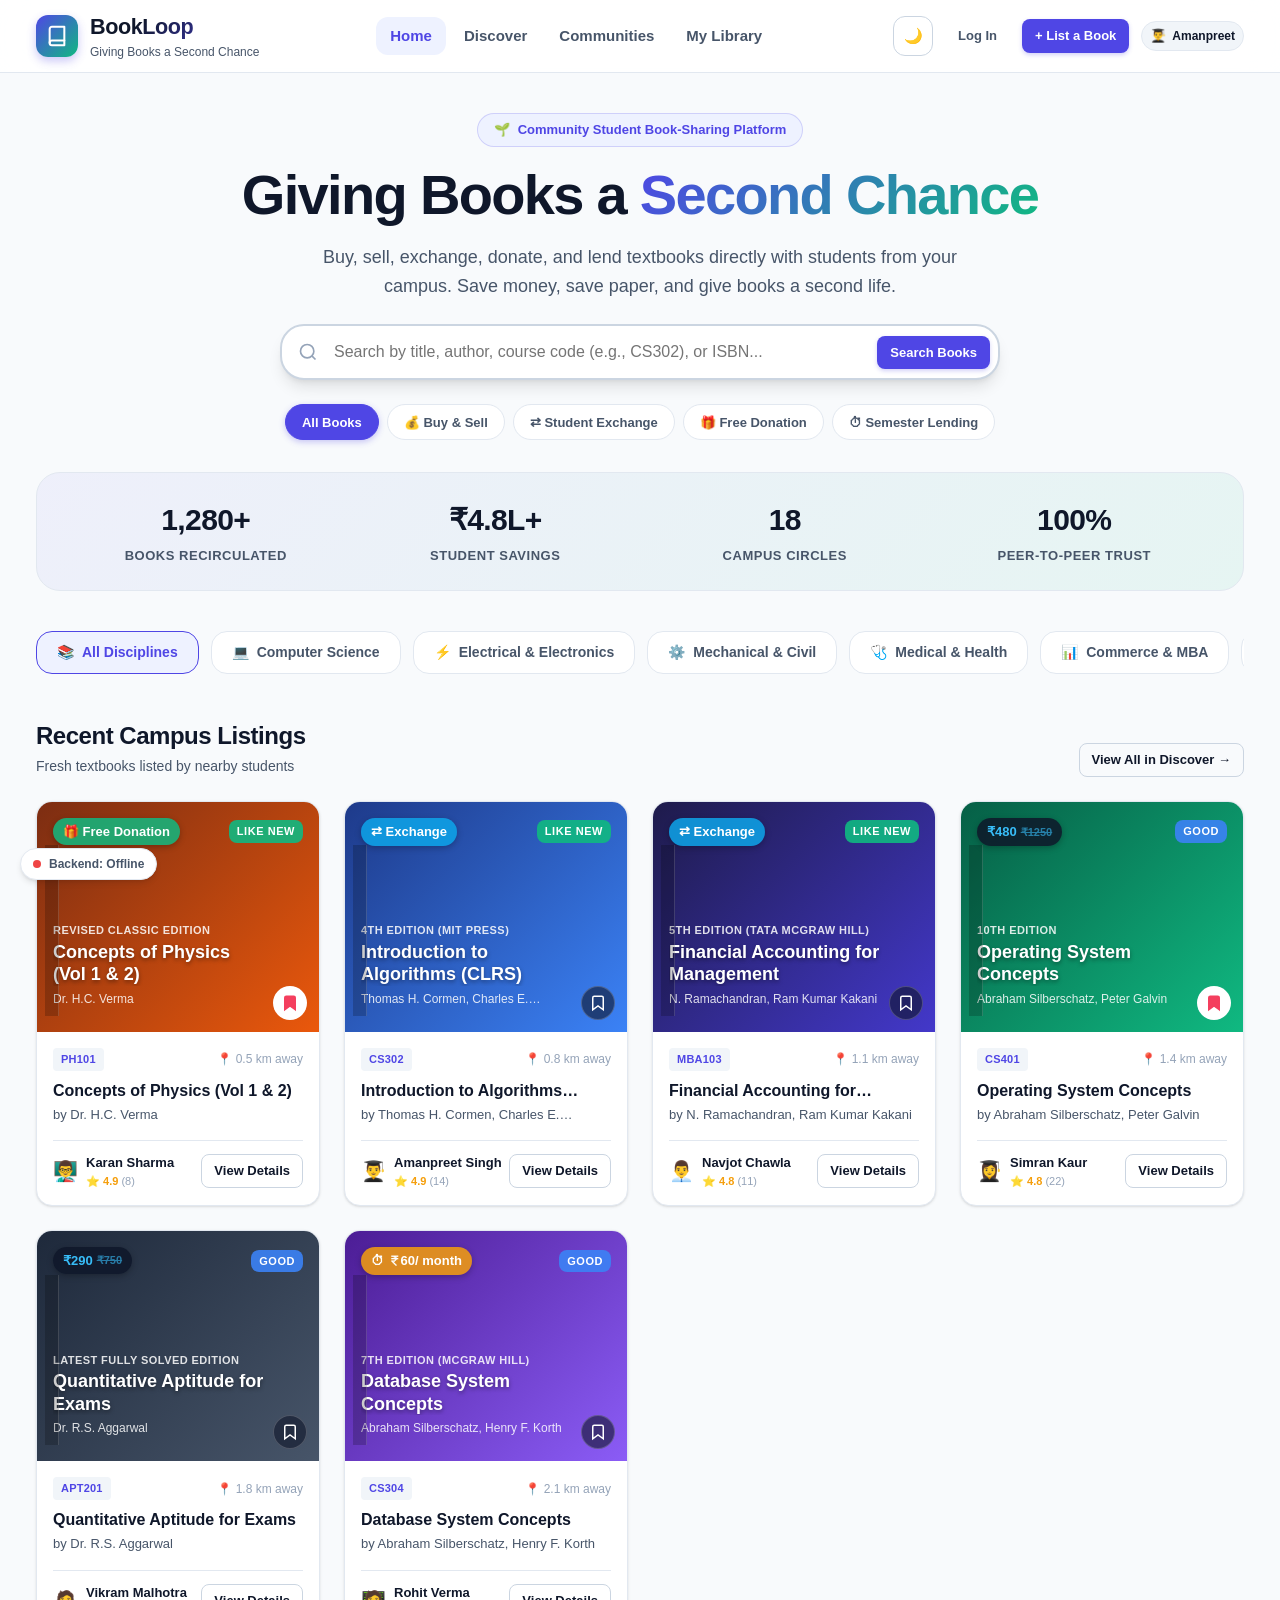
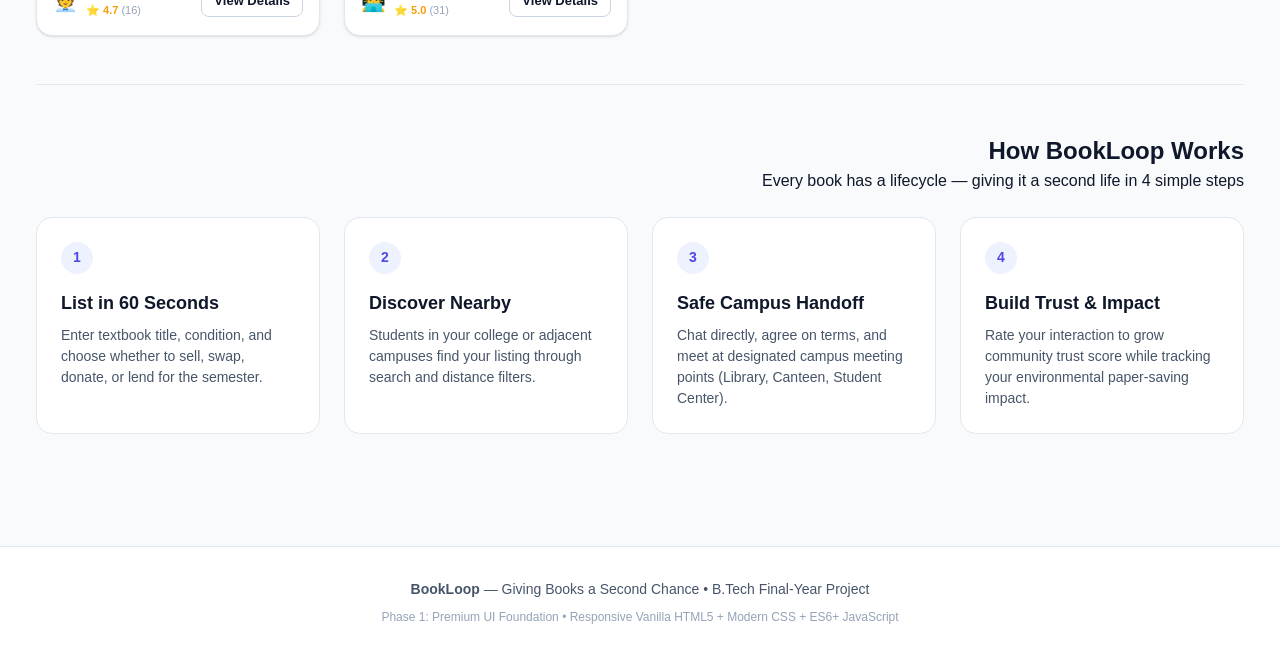
==== frontend/index.html @ 55fdfd6d "feat(phase-1): implement premium UI foundation with real student marketplace, attractive book cards," ====
<!DOCTYPE html>
<html lang="en">
<head>
  <meta charset="UTF-8">
  <meta name="viewport" content="width=device-width, initial-scale=1.0">
  <title>BookLoop — Giving Books a Second Chance</title>
  
  <!-- Modern Stylesheets -->
  <link rel="stylesheet" href="assets/css/variables.css">
  <link rel="stylesheet" href="assets/css/reset.css">
  <link rel="stylesheet" href="assets/css/components.css">
  <link rel="stylesheet" href="assets/css/style.css">
  
  <!-- Favicon -->
  <link rel="icon" href="data:image/svg+xml,<svg xmlns=%22http://www.w3.org/2000/svg%22 viewBox=%220 0 100 100%22><text y=%22.9em%22 font-size=%2290%22>📚</text></svg>">
</head>
<body>

  <!-- Splash Screen (Auto-fades out on load) -->
  <div id="splash-screen" class="splash-screen">
    <div class="splash-logo">📚</div>
    <div class="splash-title">BookLoop</div>
    <div class="splash-subtitle">Giving Books a Second Chance</div>
  </div>

  <!-- Sticky Modern Top Navigation -->
  <header class="app-header">
    <div class="app-container">
      <div class="nav-container">
        
        <!-- Brand Identity -->
        <a href="#/home" class="brand-group" title="BookLoop Home">
          <div class="brand-logo-icon">
            <svg width="22" height="22" viewBox="0 0 24 24" fill="none" stroke="currentColor" stroke-width="2.2" stroke-linecap="round" stroke-linejoin="round">
              <path d="M4 19.5A2.5 2.5 0 0 1 6.5 17H20"></path>
              <path d="M6.5 2H20v20H6.5A2.5 2.5 0 0 1 4 19.5v-15A2.5 2.5 0 0 1 6.5 2z"></path>
            </svg>
          </div>
          <div class="brand-info">
            <span class="brand-title">BookLoop</span>
            <span class="brand-tagline">Giving Books a Second Chance</span>
          </div>
        </a>

        <!-- Desktop Navigation Links -->
        <nav class="desktop-nav" aria-label="Main Navigation">
          <a href="#/home" class="nav-link active" data-nav-route="home">Home</a>
          <a href="#/discover" class="nav-link" data-nav-route="discover">Discover</a>
          <a href="#/communities" class="nav-link" data-nav-route="communities">Communities</a>
          <a href="#/profile" class="nav-link" data-nav-route="profile">My Library</a>
        </nav>

        <!-- Navigation Actions -->
        <div class="nav-actions">
          <!-- Theme Toggle -->
          <button id="theme-toggle-btn" class="btn btn-outline btn-icon" aria-label="Toggle Dark/Light Mode" title="Switch Theme">
            🌙
          </button>

          <!-- Auth Actions -->
          <button id="open-login-btn" class="btn btn-ghost btn-sm">Log In</button>
          <button id="open-signup-btn" class="btn btn-primary btn-sm">
            <span>+ List a Book</span>
          </button>

          <!-- User Profile Avatar Pill -->
          <a href="#/profile" class="user-avatar-pill" title="View Profile" style="display: flex; align-items: center; gap: 6px; padding: 4px 8px; border-radius: 9999px; background: var(--bg-surface-subtle); border: 1px solid var(--border-subtle); font-size: 0.8125rem; font-weight: 600;">
            <span>👨‍🎓</span>
            <span class="desktop-only" style="font-size: 0.75rem;">Amanpreet</span>
          </a>
        </div>

      </div>
    </div>
  </header>

  <!-- Main Views Container -->
  <main class="app-container" style="min-height: 75vh;">

    <!-- ====================================================================
         VIEW: HOME
         ==================================================================== -->
    <section id="view-home" class="app-view view-active">
      
      <!-- Hero Banner -->
      <div class="hero-section">
        <div class="hero-pill-badge">
          <span>🌱</span>
          <span>Community Student Book-Sharing Platform</span>
        </div>
        <h1 class="hero-title">
          Giving Books a <span>Second Chance</span>
        </h1>
        <p class="hero-desc">
          Buy, sell, exchange, donate, and lend textbooks directly with students from your campus. Save money, save paper, and give books a second life.
        </p>

        <!-- Search Bar -->
        <div class="hero-search-wrapper">
          <form id="hero-search-form" class="hero-search-box">
            <svg width="20" height="20" viewBox="0 0 24 24" fill="none" stroke="currentColor" stroke-width="2" style="color: var(--text-muted); margin-right: 8px;">
              <circle cx="11" cy="11" r="8"></circle>
              <line x1="21" y1="21" x2="16.65" y2="16.65"></line>
            </svg>
            <input type="text" id="hero-search-input" class="search-input-field" placeholder="Search by title, author, course code (e.g., CS302), or ISBN..." autocomplete="off">
            <button type="submit" class="btn btn-primary btn-sm">Search Books</button>
          </form>
        </div>

        <!-- Quick Listing Type Filter Pills -->
        <div class="hero-filter-pills">
          <button class="filter-pill active" data-type-filter="all">All Books</button>
          <button class="filter-pill" data-type-filter="sell">💰 Buy & Sell</button>
          <button class="filter-pill" data-type-filter="exchange">⇄ Student Exchange</button>
          <button class="filter-pill" data-type-filter="donate">🎁 Free Donation</button>
          <button class="filter-pill" data-type-filter="lend">⏱ Semester Lending</button>
        </div>
      </div>

      <!-- Campus Impact Micro-Banner -->
      <div class="impact-banner">
        <div class="impact-item">
          <span class="impact-num">1,280+</span>
          <span class="impact-label">Books Recirculated</span>
        </div>
        <div class="impact-item">
          <span class="impact-num">₹4.8L+</span>
          <span class="impact-label">Student Savings</span>
        </div>
        <div class="impact-item">
          <span class="impact-num">18</span>
          <span class="impact-label">Campus Circles</span>
        </div>
        <div class="impact-item">
          <span class="impact-num">100%</span>
          <span class="impact-label">Peer-to-Peer Trust</span>
        </div>
      </div>

      <!-- Disciplines / Category Carousel -->
      <div class="category-scroll-container" id="category-chips-bar">
        <!-- Injected via JS -->
      </div>

      <!-- Recent Listings Section -->
      <section style="margin-bottom: var(--space-12);">
        <div class="section-header">
          <div class="section-title-wrap">
            <h2>Recent Campus Listings</h2>
            <p>Fresh textbooks listed by nearby students</p>
          </div>
          <a href="#/discover" class="btn btn-outline btn-sm">View All in Discover →</a>
        </div>

        <!-- Book Cards Grid -->
        <div id="home-books-grid" class="book-grid">
          <!-- Injected via JS -->
        </div>
      </section>

      <!-- How BookLoop Works (Lifecycle) -->
      <section class="lifecycle-section">
        <div class="section-header" style="text-align: center; justify-content: center; flex-direction: column;">
          <h2>How BookLoop Works</h2>
          <p>Every book has a lifecycle — giving it a second life in 4 simple steps</p>
        </div>

        <div class="step-grid">
          <div class="step-card">
            <div class="step-number">1</div>
            <h3 class="step-title">List in 60 Seconds</h3>
            <p class="step-desc">Enter textbook title, condition, and choose whether to sell, swap, donate, or lend for the semester.</p>
          </div>
          <div class="step-card">
            <div class="step-number">2</div>
            <h3 class="step-title">Discover Nearby</h3>
            <p class="step-desc">Students in your college or adjacent campuses find your listing through search and distance filters.</p>
          </div>
          <div class="step-card">
            <div class="step-number">3</div>
            <h3 class="step-title">Safe Campus Handoff</h3>
            <p class="step-desc">Chat directly, agree on terms, and meet at designated campus meeting points (Library, Canteen, Student Center).</p>
          </div>
          <div class="step-card">
            <div class="step-number">4</div>
            <h3 class="step-title">Build Trust & Impact</h3>
            <p class="step-desc">Rate your interaction to grow community trust score while tracking your environmental paper-saving impact.</p>
          </div>
        </div>
      </section>

    </section>

    <!-- ====================================================================
         VIEW: DISCOVER
         ==================================================================== -->
    <section id="view-discover" class="app-view">
      <div class="section-header" style="margin-top: var(--space-6);">
        <div class="section-title-wrap">
          <h2>Discover Textbooks</h2>
          <p>Explore and filter books available across all student communities</p>
        </div>
        
        <!-- Skeleton Toggle for Testing Loading Animations -->
        <button id="toggle-skeleton-btn" class="btn btn-outline btn-sm" title="Preview Shimmer Loading Skeletons">
          <span>✨ Toggle Loading State</span>
        </button>
      </div>

      <!-- Discover Filter Bar -->
      <div class="discover-filter-bar">
        <div class="filter-left">
          <input type="text" id="discover-search-input" class="form-input" style="width: 240px; padding: 0.45rem 0.75rem;" placeholder="Search books...">
          
          <select id="filter-type-select" class="form-select" style="width: auto; padding: 0.45rem 0.75rem;">
            <option value="all">All Listing Types</option>
            <option value="sell">For Sale</option>
            <option value="exchange">Exchange</option>
            <option value="donate">Free Donation</option>
            <option value="lend">Semester Lending</option>
          </select>

          <select id="filter-category-select" class="form-select" style="width: auto; padding: 0.45rem 0.75rem;">
            <option value="all">All Disciplines</option>
            <option value="cse">Computer Science</option>
            <option value="ece-ee">Electrical & Electronics</option>
            <option value="mech-civil">Mechanical & Civil</option>
            <option value="medical">Medical & Health</option>
            <option value="commerce">Commerce & MBA</option>
            <option value="exams">GATE & Exams</option>
          </select>

          <select id="filter-condition-select" class="form-select" style="width: auto; padding: 0.45rem 0.75rem;">
            <option value="all">Any Condition</option>
            <option value="like_new">Like New</option>
            <option value="good">Good Condition</option>
            <option value="worn">Worn / Usable</option>
          </select>
        </div>

        <div class="filter-right">
          <select id="sort-by-select" class="form-select" style="width: auto; padding: 0.45rem 0.75rem;">
            <option value="nearest">Nearest First</option>
            <option value="price-low">Price: Low to High</option>
            <option value="price-high">Price: High to Low</option>
            <option value="rating">Highest Seller Trust</option>
          </select>
        </div>
      </div>

      <!-- Discover Books Grid -->
      <div id="discover-books-grid" class="book-grid">
        <!-- Injected via JS -->
      </div>

      <!-- Empty State -->
      <div id="discover-empty-state" class="empty-state" style="display: none;">
        <div class="empty-icon">🔍</div>
        <h3 class="empty-title">No matching books found</h3>
        <p class="empty-desc">Try loosening your search terms or clearing specific category and condition filters.</p>
        <button id="reset-filters-btn" class="btn btn-outline btn-sm">Reset All Filters</button>
      </div>
    </section>

    <!-- ====================================================================
         VIEW: COMMUNITIES
         ==================================================================== -->
    <section id="view-communities" class="app-view">
      <div class="section-header" style="margin-top: var(--space-6);">
        <div class="section-title-wrap">
          <h2>Student Communities</h2>
          <p>Join campus circles and subject groups to swap books directly with peers</p>
        </div>
        <button id="create-comm-btn" class="btn btn-primary btn-sm">+ Create Student Circle</button>
      </div>

      <div class="community-grid">
        <div class="community-card">
          <div class="comm-header">
            <div class="comm-icon">💻</div>
            <div>
              <span class="badge badge-emerald" style="margin-bottom: 4px;">Most Active</span>
              <h3 class="comm-title">B.Tech CSE Textbook Exchange</h3>
              <p class="comm-tagline">Algorithms, OS, DBMS, Compiler, and AI textbook exchanges across semesters.</p>
            </div>
          </div>
          <div class="comm-meta">
            <span>👥 420 Students</span>
            <span>📚 340 Books Swapped</span>
          </div>
          <button class="btn btn-primary btn-sm" onclick="alert('Community joined! You will now receive alerts for new CSE book listings.')">Join Community</button>
        </div>

        <div class="community-card">
          <div class="comm-header">
            <div class="comm-icon">📖</div>
            <div>
              <span class="badge badge-indigo" style="margin-bottom: 4px;">Literature & Novels</span>
              <h3 class="comm-title">Ludhiana Student Readers Circle</h3>
              <p class="comm-tagline">Non-fiction, self-growth, novels, and classics passed hand-to-hand.</p>
            </div>
          </div>
          <div class="comm-meta">
            <span>👥 285 Students</span>
            <span>📚 195 Books Swapped</span>
          </div>
          <button class="btn btn-outline btn-sm" onclick="alert('Community joined!')">Join Community</button>
        </div>

        <div class="community-card">
          <div class="comm-header">
            <div class="comm-icon">🎯</div>
            <div>
              <span class="badge badge-amber" style="margin-bottom: 4px;">Exam Prep</span>
              <h3 class="comm-title">GATE & Competitive Exam Aspirants</h3>
              <p class="comm-tagline">Previous Year Question banks, Made Easy notes, and aptitude reference materials.</p>
            </div>
          </div>
          <div class="comm-meta">
            <span>👥 512 Students</span>
            <span>📚 480 Books Swapped</span>
          </div>
          <button class="btn btn-outline btn-sm" onclick="alert('Community joined!')">Join Community</button>
        </div>
      </div>
    </section>

    <!-- ====================================================================
         VIEW: PROFILE / MY LIBRARY
         ==================================================================== -->
    <section id="view-profile" class="app-view">
      <div class="section-header" style="margin-top: var(--space-6);">
        <div class="section-title-wrap">
          <h2>Student Profile & Library</h2>
          <p>Manage your listed textbooks, saved wishlist, and personal green impact</p>
        </div>
      </div>

      <!-- Student Profile Card -->
      <div class="card" style="margin-bottom: var(--space-6);">
        <div style="display: flex; align-items: center; justify-content: space-between; flex-wrap: wrap; gap: var(--space-4);">
          <div style="display: flex; align-items: center; gap: var(--space-4);">
            <div style="width: 72px; height: 72px; border-radius: 50%; background: var(--primary-light); display: flex; align-items: center; justify-content: center; font-size: 2.25rem;">
              👨‍🎓
            </div>
            <div>
              <h3 style="font-size: 1.35rem; font-weight: 800; color: var(--text-primary);">Amanpreet Singh</h3>
              <p style="font-size: 0.875rem; color: var(--text-secondary);">GNDEC Ludhiana &bull; 3rd Year B.Tech Computer Science</p>
              <div style="display: flex; align-items: center; gap: var(--space-2); margin-top: 4px;">
                <span class="badge badge-emerald">Trust Score: ⭐ 4.9 (14 Reviews)</span>
                <span class="badge badge-indigo">Verified Student</span>
              </div>
            </div>
          </div>
          <div>
            <button class="btn btn-outline btn-sm" onclick="alert('Edit Profile modal scheduled for Phase 2!')">Edit Profile</button>
          </div>
        </div>

        <div class="impact-banner" style="margin-top: var(--space-6); margin-bottom: 0;">
          <div class="impact-item">
            <span class="impact-num">6</span>
            <span class="impact-label">Books Listed</span>
          </div>
          <div class="impact-item">
            <span class="impact-num">8</span>
            <span class="impact-label">Books Given Life</span>
          </div>
          <div class="impact-item">
            <span class="impact-num">3</span>
            <span class="impact-label">Saved Wishlist</span>
          </div>
          <div class="impact-item">
            <span class="impact-num">₹3,450</span>
            <span class="impact-label">Personal Savings</span>
          </div>
        </div>
      </div>

      <!-- Wishlist / My Books Section -->
      <div class="section-header">
        <div class="section-title-wrap">
          <h3 style="font-size: 1.125rem; font-weight: 700;">Saved Books (Wishlist)</h3>
        </div>
      </div>
      <div id="wishlist-books-grid" class="book-grid">
        <!-- Injected via JS -->
      </div>
    </section>

  </main>

  <!-- ====================================================================
       MODAL: Student Login & Sign Up (<dialog>)
       ==================================================================== -->
  <dialog id="auth-modal" class="app-modal">
    <div class="modal-box">
      <div class="modal-header">
        <div class="tabs-nav" style="width: 100%;">
          <button id="auth-tab-login" class="tab-btn active" data-auth-tab="login">Student Login</button>
          <button id="auth-tab-signup" class="tab-btn" data-auth-tab="signup">Create Account</button>
        </div>
        <button class="modal-close-btn" data-modal-close aria-label="Close Modal">&times;</button>
      </div>

      <div class="modal-body">
        <!-- Login Form -->
        <form id="login-form">
          <div class="form-group">
            <label class="form-label" for="login-email">Student Email Address</label>
            <input type="email" id="login-email" class="form-input" placeholder="student@college.edu" required>
          </div>
          <div class="form-group">
            <label class="form-label" for="login-password">Password</label>
            <input type="password" id="login-password" class="form-input" placeholder="••••••••" required>
          </div>
          <button type="submit" class="btn btn-primary" style="width: 100%; margin-top: var(--space-2);">Log In to BookLoop</button>
        </form>

        <!-- Sign-Up Form (Hidden initially) -->
        <form id="signup-form" style="display: none;">
          <div class="form-group">
            <label class="form-label" for="signup-name">Full Name</label>
            <input type="text" id="signup-name" class="form-input" placeholder="e.g. Amanpreet Singh" required>
          </div>
          <div class="form-group">
            <label class="form-label" for="signup-email">Student Email</label>
            <input type="email" id="signup-email" class="form-input" placeholder="student@college.edu" required>
          </div>
          <div class="form-row">
            <div class="form-group">
              <label class="form-label" for="signup-college">College / University</label>
              <input type="text" id="signup-college" class="form-input" placeholder="e.g. GNDEC Ludhiana" required>
            </div>
            <div class="form-group">
              <label class="form-label" for="signup-course">Degree / Course</label>
              <input type="text" id="signup-course" class="form-input" placeholder="e.g. B.Tech CSE" required>
            </div>
          </div>
          <div class="form-group">
            <label class="form-label" for="signup-password">Create Password</label>
            <input type="password" id="signup-password" class="form-input" placeholder="At least 8 characters" required>
          </div>
          <button type="submit" class="btn btn-secondary" style="width: 100%; margin-top: var(--space-2);">Join BookLoop Community</button>
        </form>
      </div>

      <div class="modal-footer" style="justify-content: center; font-size: 0.8125rem; color: var(--text-secondary);">
        <span>🔒 Secure verification designed for verified students</span>
      </div>
    </div>
  </dialog>

  <!-- ====================================================================
       MODAL: Book Details Preview (<dialog>)
       ==================================================================== -->
  <dialog id="book-detail-modal" class="app-modal" style="max-width: 620px;">
    <div class="modal-box">
      <div class="modal-header">
        <span id="detail-category-badge" class="badge badge-indigo">Category</span>
        <button class="modal-close-btn" data-modal-close aria-label="Close Details">&times;</button>
      </div>

      <div class="modal-body" id="book-detail-content">
        <!-- Injected via JS when clicking a book -->
      </div>
    </div>
  </dialog>

  <!-- ====================================================================
       MODAL: Developer Diagnostics Drawer (<dialog>)
       ==================================================================== -->
  <dialog id="dev-drawer-modal" class="app-modal" style="max-width: 680px;">
    <div class="modal-box">
      <div class="modal-header">
        <div class="card-title">
          <span class="pulse-indicator pulse-green"></span>
          System Foundation & Backend Monitor
        </div>
        <button class="modal-close-btn" data-modal-close aria-label="Close Developer Drawer">&times;</button>
      </div>
      <div class="modal-body">
        <p style="font-size: 0.8125rem; color: var(--text-secondary); margin-bottom: var(--space-4);">
          This diagnostics monitor is maintained for technical evaluation of the FastAPI + PostgreSQL + SQLAlchemy foundation.
        </p>
        <div class="stat-grid" style="margin-bottom: var(--space-4);">
          <div class="stat-tile">
            <span class="stat-label">FastAPI Status</span>
            <span id="dev-server-status" class="stat-value" style="font-size: 1rem;">Checking...</span>
          </div>
          <div class="stat-tile">
            <span class="stat-label">Latency</span>
            <span id="dev-server-latency" class="stat-value" style="font-size: 1rem;">—</span>
          </div>
          <div class="stat-tile">
            <span class="stat-label">PostgreSQL</span>
            <span id="dev-db-status" class="stat-value" style="font-size: 1rem;">—</span>
          </div>
        </div>
        <div class="card-title" style="font-size: 0.875rem; margin-bottom: var(--space-2);">Live JSON Payload (/api/v1/health)</div>
        <pre id="dev-json-box" class="code-box" style="max-height: 200px;">Connecting to backend...</pre>
      </div>
      <div class="modal-footer">
        <button id="dev-ping-btn" class="btn btn-primary btn-sm">Ping Again</button>
        <a href="http://127.0.0.1:8000/api/v1/docs" target="_blank" class="btn btn-outline btn-sm">Open Swagger Docs ↗</a>
      </div>
    </div>
  </dialog>

  <!-- ====================================================================
       Floating Developer Status Indicator (Non-intrusive)
       ==================================================================== -->
  <div id="floating-dev-badge" class="floating-dev-badge" title="Click to view Backend & Database Diagnostics">
    <span id="floating-status-pulse" class="pulse-indicator pulse-amber"></span>
    <span id="floating-status-text">Backend: Connecting...</span>
  </div>

  <!-- ====================================================================
       Mobile Bottom Navigation Bar
       ==================================================================== -->
  <nav class="mobile-bottom-nav">
    <a href="#/home" class="mobile-nav-item active" data-nav-route="home">
      <span>🏠</span>
      <span>Home</span>
    </a>
    <a href="#/discover" class="mobile-nav-item" data-nav-route="discover">
      <span>🔍</span>
      <span>Discover</span>
    </a>
    <a href="#/communities" class="mobile-nav-item" data-nav-route="communities">
      <span>👥</span>
      <span>Circles</span>
    </a>
    <a href="#/profile" class="mobile-nav-item" data-nav-route="profile">
      <span>📚</span>
      <span>Library</span>
    </a>
  </nav>

  <!-- Toast Notification Container -->
  <div id="toast-container" class="toast-container"></div>

  <!-- Footer -->
  <footer class="app-footer">
    <div class="app-container">
      <p><strong>BookLoop</strong> &mdash; Giving Books a Second Chance &bull; B.Tech Final-Year Project</p>
      <p style="font-size: 0.75rem; color: var(--text-muted); margin-top: var(--space-2);">
        Phase 1: Premium UI Foundation &bull; Responsive Vanilla HTML5 + Modern CSS + ES6+ JavaScript
      </p>
    </div>
  </footer>

  <!-- Main Application Script -->
  <script type="module" src="assets/js/app.js"></script>

</body>
</html>
---- frontend/assets/css/variables.css ----
/* BookLoop Design System — Modern CSS Variables & Design Tokens */

:root {
  /* Brand Palette */
  --primary: #4F46E5;
  --primary-hover: #4338CA;
  --primary-light: #EEF2FF;
  --primary-rgb: 79, 70, 229;

  /* Sustainability / Second Chance Green */
  --accent-green: #10B981;
  --accent-green-hover: #059669;
  --accent-green-light: #ECFDF5;
  --accent-green-rgb: 16, 185, 129;

  /* Secondary Accents */
  --accent-purple: #8B5CF6;
  --accent-amber: #F59E0B;
  --accent-sky: #0EA5E9;
  --accent-rose: #F43F5E;

  /* Listing Type Colors */
  --type-sell: #4F46E5;
  --type-sell-bg: #EEF2FF;
  --type-exchange: #0EA5E9;
  --type-exchange-bg: #E0F2FE;
  --type-donate: #10B981;
  --type-donate-bg: #ECFDF5;
  --type-lend: #F59E0B;
  --type-lend-bg: #FEF3C7;

  /* Condition Grades */
  --condition-new: #10B981;
  --condition-new-bg: #ECFDF5;
  --condition-good: #3B82F6;
  --condition-good-bg: #EFF6FF;
  --condition-worn: #8B5CF6;
  --condition-worn-bg: #F5F3FF;

  /* Status Colors */
  --color-success: #10B981;
  --color-warning: #F59E0B;
  --color-danger: #EF4444;
  --color-info: #3B82F6;

  /* Typography */
  --font-sans: 'Inter', -apple-system, BlinkMacSystemFont, 'Segoe UI', Roboto, 'Helvetica Neue', Arial, sans-serif;
  --font-mono: 'JetBrains Mono', 'Fira Code', Consolas, Monaco, monospace;

  /* Spacing Scale */
  --space-1: 0.25rem;
  --space-2: 0.5rem;
  --space-3: 0.75rem;
  --space-4: 1rem;
  --space-5: 1.25rem;
  --space-6: 1.5rem;
  --space-8: 2rem;
  --space-10: 2.5rem;
  --space-12: 3rem;
  --space-16: 4rem;

  /* Border Radii */
  --radius-xs: 4px;
  --radius-sm: 8px;
  --radius-md: 12px;
  --radius-lg: 16px;
  --radius-xl: 24px;
  --radius-full: 9999px;

  /* Shadows */
  --shadow-xs: 0 1px 2px 0 rgba(0, 0, 0, 0.05);
  --shadow-sm: 0 1px 3px 0 rgba(0, 0, 0, 0.1), 0 1px 2px -1px rgba(0, 0, 0, 0.1);
  --shadow-md: 0 4px 6px -1px rgba(0, 0, 0, 0.1), 0 2px 4px -2px rgba(0, 0, 0, 0.1);
  --shadow-lg: 0 10px 15px -3px rgba(0, 0, 0, 0.1), 0 4px 6px -4px rgba(0, 0, 0, 0.1);
  --shadow-xl: 0 20px 25px -5px rgba(0, 0, 0, 0.1), 0 8px 10px -6px rgba(0, 0, 0, 0.1);
  --shadow-glow: 0 0 20px rgba(79, 70, 229, 0.25);
  --shadow-cover: 0 8px 16px -4px rgba(0, 0, 0, 0.15), 0 2px 6px -1px rgba(0, 0, 0, 0.08);

  /* Transitions */
  --transition-fast: 150ms cubic-bezier(0.4, 0, 0.2, 1);
  --transition-normal: 250ms cubic-bezier(0.4, 0, 0.2, 1);
  --transition-slow: 350ms cubic-bezier(0.4, 0, 0.2, 1);

  /* Light Theme Palette (Default) */
  --bg-app: #F8FAFC;
  --bg-surface: #FFFFFF;
  --bg-surface-elevated: #FFFFFF;
  --bg-surface-subtle: #F1F5F9;
  --bg-glass: rgba(255, 255, 255, 0.88);

  --text-primary: #0F172A;
  --text-secondary: #475569;
  --text-muted: #94A3B8;
  --text-inverse: #FFFFFF;

  --border-subtle: #E2E8F0;
  --border-medium: #CBD5E1;
  --border-focus: #4F46E5;

  --shimmer-base: #E2E8F0;
  --shimmer-highlight: #F8FAFC;

  --code-bg: #1E293B;
  --code-text: #E2E8F0;
}

/* Dark Theme Palette */
[data-theme="dark"] {
  --bg-app: #0B0F19;
  --bg-surface: #111827;
  --bg-surface-elevated: #1F2937;
  --bg-surface-subtle: #182234;
  --bg-glass: rgba(17, 24, 39, 0.88);

  --text-primary: #F9FAFB;
  --text-secondary: #9CA3AF;
  --text-muted: #6B7280;
  --text-inverse: #111827;

  --border-subtle: #1F2937;
  --border-medium: #374151;
  --border-focus: #818CF8;

  --primary-light: rgba(79, 70, 229, 0.18);
  --accent-green-light: rgba(16, 185, 129, 0.18);

  --type-sell-bg: rgba(79, 70, 229, 0.2);
  --type-exchange-bg: rgba(14, 165, 233, 0.2);
  --type-donate-bg: rgba(16, 185, 129, 0.2);
  --type-lend-bg: rgba(245, 158, 11, 0.2);

  --condition-new-bg: rgba(16, 185, 129, 0.2);
  --condition-good-bg: rgba(59, 130, 246, 0.2);
  --condition-worn-bg: rgba(139, 92, 246, 0.2);

  --shadow-sm: 0 1px 3px 0 rgba(0, 0, 0, 0.5);
  --shadow-md: 0 4px 6px -1px rgba(0, 0, 0, 0.4);
  --shadow-lg: 0 10px 15px -3px rgba(0, 0, 0, 0.5);
  --shadow-xl: 0 20px 25px -5px rgba(0, 0, 0, 0.6);
  --shadow-glow: 0 0 25px rgba(99, 102, 241, 0.35);
  --shadow-cover: 0 8px 20px -4px rgba(0, 0, 0, 0.6);

  --shimmer-base: #1F2937;
  --shimmer-highlight: #374151;

  --code-bg: #030712;
  --code-text: #F3F4F6;
}
---- frontend/assets/css/components.css ----
/* BookLoop Reusable Component System — Phase 1 */

/* ==========================================================================
   Buttons
   ========================================================================== */
.btn {
  display: inline-flex;
  align-items: center;
  justify-content: center;
  gap: var(--space-2);
  padding: 0.625rem 1.25rem;
  font-size: 0.9375rem;
  font-weight: 600;
  border-radius: var(--radius-md);
  border: 1px solid transparent;
  transition: all var(--transition-fast);
  white-space: nowrap;
  user-select: none;
  cursor: pointer;
}

.btn:active {
  transform: translateY(1px);
}

.btn-primary {
  background-color: var(--primary);
  color: #FFFFFF;
  box-shadow: 0 2px 4px rgba(79, 70, 229, 0.25);
}

.btn-primary:hover {
  background-color: var(--primary-hover);
  box-shadow: 0 4px 10px rgba(79, 70, 229, 0.35);
}

.btn-secondary {
  background-color: var(--accent-green);
  color: #FFFFFF;
  box-shadow: 0 2px 4px rgba(16, 185, 129, 0.25);
}

.btn-secondary:hover {
  background-color: var(--accent-green-hover);
  box-shadow: 0 4px 10px rgba(16, 185, 129, 0.35);
}

.btn-outline {
  background-color: transparent;
  border-color: var(--border-medium);
  color: var(--text-primary);
}

.btn-outline:hover {
  background-color: var(--bg-surface-subtle);
  border-color: var(--text-muted);
}

.btn-ghost {
  background-color: transparent;
  color: var(--text-secondary);
}

.btn-ghost:hover {
  background-color: var(--bg-surface-subtle);
  color: var(--text-primary);
}

.btn-sm {
  padding: 0.375rem 0.75rem;
  font-size: 0.8125rem;
  border-radius: var(--radius-sm);
}

.btn-lg {
  padding: 0.875rem 1.75rem;
  font-size: 1.0625rem;
  border-radius: var(--radius-lg);
}

.btn-icon {
  width: 2.5rem;
  height: 2.5rem;
  padding: 0;
  border-radius: var(--radius-md);
}

/* ==========================================================================
   Badges, Tags & Chips
   ========================================================================== */
.badge {
  display: inline-flex;
  align-items: center;
  gap: var(--space-1);
  padding: 0.25rem 0.625rem;
  font-size: 0.75rem;
  font-weight: 600;
  border-radius: var(--radius-full);
  letter-spacing: 0.03em;
}

.badge-indigo {
  background-color: var(--primary-light);
  color: var(--primary);
}

.badge-emerald {
  background-color: var(--accent-green-light);
  color: var(--accent-green);
}

.badge-amber {
  background-color: rgba(245, 158, 11, 0.15);
  color: var(--color-warning);
}

.badge-rose {
  background-color: rgba(239, 68, 68, 0.15);
  color: var(--color-danger);
}

.badge-outline {
  border: 1px solid var(--border-medium);
  color: var(--text-secondary);
}

/* ==========================================================================
   Book Cards (Modern High Polish)
   ========================================================================== */
.book-grid {
  display: grid;
  grid-template-columns: repeat(auto-fill, minmax(270px, 1fr));
  gap: var(--space-6);
}

.book-card {
  background: var(--bg-surface);
  border: 1px solid var(--border-subtle);
  border-radius: var(--radius-lg);
  overflow: hidden;
  box-shadow: var(--shadow-sm);
  display: flex;
  flex-direction: column;
  transition: transform var(--transition-normal), box-shadow var(--transition-normal), border-color var(--transition-normal);
  position: relative;
}

.book-card:hover {
  transform: translateY(-5px);
  box-shadow: var(--shadow-xl);
  border-color: var(--border-medium);
}

/* Book Cover Styling */
.book-cover {
  position: relative;
  height: 230px;
  padding: var(--space-4);
  display: flex;
  flex-direction: column;
  justify-content: space-between;
  color: #FFFFFF;
  overflow: hidden;
}

.cover-top-bar {
  display: flex;
  align-items: center;
  justify-content: space-between;
  z-index: 2;
}

.book-badge {
  display: inline-flex;
  align-items: center;
  gap: var(--space-1);
  padding: 0.25rem 0.625rem;
  border-radius: var(--radius-full);
  font-size: 0.8125rem;
  font-weight: 700;
  backdrop-filter: blur(8px);
  -webkit-backdrop-filter: blur(8px);
  box-shadow: 0 2px 6px rgba(0, 0, 0, 0.25);
}

.badge-sell {
  background: rgba(15, 23, 42, 0.85);
  color: #38BDF8;
}

.badge-sell .price-orig {
  text-decoration: line-through;
  opacity: 0.6;
  font-size: 0.6875rem;
}

.badge-exchange {
  background: rgba(14, 165, 233, 0.85);
  color: #FFFFFF;
}

.badge-donate {
  background: rgba(16, 185, 129, 0.85);
  color: #FFFFFF;
}

.badge-lend {
  background: rgba(245, 158, 11, 0.85);
  color: #FFFFFF;
}

.condition-chip {
  font-size: 0.6875rem;
  font-weight: 700;
  padding: 0.2rem 0.5rem;
  border-radius: var(--radius-sm);
  text-transform: uppercase;
  letter-spacing: 0.05em;
}

.condition-new {
  background: rgba(16, 185, 129, 0.9);
  color: #FFFFFF;
}

.condition-good {
  background: rgba(59, 130, 246, 0.9);
  color: #FFFFFF;
}

.condition-worn {
  background: rgba(139, 92, 246, 0.9);
  color: #FFFFFF;
}

.cover-visual {
  position: relative;
  z-index: 1;
  display: flex;
  height: 100%;
  align-items: flex-end;
  padding-bottom: var(--space-2);
}

.cover-spine {
  position: absolute;
  top: 0;
  left: -8px;
  bottom: 0;
  width: 14px;
  background: rgba(0, 0, 0, 0.2);
  border-right: 1px solid rgba(255, 255, 255, 0.15);
}

.cover-title-block {
  max-width: 85%;
}

.cover-sub {
  font-size: 0.6875rem;
  opacity: 0.85;
  font-weight: 600;
  letter-spacing: 0.04em;
  text-transform: uppercase;
  display: block;
}

.cover-title {
  font-size: 1.125rem;
  font-weight: 800;
  line-height: 1.25;
  margin-top: 2px;
  text-shadow: 0 2px 4px rgba(0, 0, 0, 0.4);
  display: -webkit-box;
  -webkit-line-clamp: 2;
  -webkit-box-orient: vertical;
  overflow: hidden;
}

.cover-author {
  font-size: 0.75rem;
  opacity: 0.85;
  margin-top: 4px;
  display: -webkit-box;
  -webkit-line-clamp: 1;
  -webkit-box-orient: vertical;
  overflow: hidden;
}

.wishlist-btn {
  position: absolute;
  bottom: var(--space-3);
  right: var(--space-3);
  z-index: 3;
  width: 34px;
  height: 34px;
  border-radius: 50%;
  background: rgba(15, 23, 42, 0.6);
  backdrop-filter: blur(8px);
  -webkit-backdrop-filter: blur(8px);
  border: 1px solid rgba(255, 255, 255, 0.2);
  display: flex;
  align-items: center;
  justify-content: center;
  color: #FFFFFF;
  transition: all var(--transition-fast);
}

.wishlist-btn:hover {
  transform: scale(1.1);
  background: rgba(15, 23, 42, 0.9);
}

.wishlist-btn.active {
  color: var(--accent-rose);
  background: #FFFFFF;
}

/* Book Card Body */
.book-card-body {
  padding: var(--space-4);
  display: flex;
  flex-direction: column;
  flex-grow: 1;
}

.course-meta {
  display: flex;
  align-items: center;
  justify-content: space-between;
  margin-bottom: var(--space-2);
}

.course-tag {
  font-size: 0.6875rem;
  font-weight: 700;
  background: var(--bg-surface-subtle);
  padding: 0.2rem 0.5rem;
  border-radius: var(--radius-xs);
  color: var(--primary);
  letter-spacing: 0.02em;
}

.distance-tag {
  font-size: 0.75rem;
  font-weight: 500;
  color: var(--text-muted);
}

.book-card-title {
  font-size: 1rem;
  font-weight: 700;
  color: var(--text-primary);
  margin-bottom: 2px;
  display: -webkit-box;
  -webkit-line-clamp: 1;
  -webkit-box-orient: vertical;
  overflow: hidden;
}

.book-card-author {
  font-size: 0.8125rem;
  color: var(--text-secondary);
  margin-bottom: var(--space-4);
  display: -webkit-box;
  -webkit-line-clamp: 1;
  -webkit-box-orient: vertical;
  overflow: hidden;
}

.book-card-footer {
  margin-top: auto;
  display: flex;
  align-items: center;
  justify-content: space-between;
  padding-top: var(--space-3);
  border-top: 1px solid var(--border-subtle);
}

.seller-info {
  display: flex;
  align-items: center;
  gap: var(--space-2);
}

.seller-avatar {
  font-size: 1.25rem;
  line-height: 1;
}

.seller-text {
  display: flex;
  flex-direction: column;
}

.seller-name {
  font-size: 0.8125rem;
  font-weight: 600;
  color: var(--text-primary);
}

.seller-trust {
  font-size: 0.6875rem;
  font-weight: 600;
  color: var(--color-warning);
}

.seller-trust .reviews-count {
  color: var(--text-muted);
  font-weight: 400;
}

/* ==========================================================================
   Loading Skeletons (Smooth Shimmer Effect)
   ========================================================================== */
.skeleton {
  background: linear-gradient(90deg, var(--shimmer-base) 25%, var(--shimmer-highlight) 50%, var(--shimmer-base) 75%);
  background-size: 200% 100%;
  animation: shimmer 1.6s infinite;
  border-radius: var(--radius-sm);
}

@keyframes shimmer {
  0% { background-position: 200% 0; }
  100% { background-position: -200% 0; }
}

.skeleton-cover {
  height: 230px;
  border-top-left-radius: var(--radius-lg);
  border-top-right-radius: var(--radius-lg);
  border-bottom-left-radius: 0;
  border-bottom-right-radius: 0;
}

.skeleton-line {
  height: 16px;
}

/* ==========================================================================
   Modals & Dialogs (Modern Native HTML5 <dialog>)
   ========================================================================== */
dialog.app-modal {
  margin: auto;
  padding: 0;
  border: none;
  background: transparent;
  max-width: 540px;
  width: 90%;
  box-shadow: none;
  outline: none;
}

dialog.app-modal::backdrop {
  background: rgba(11, 15, 25, 0.7);
  backdrop-filter: blur(8px);
  -webkit-backdrop-filter: blur(8px);
  animation: fadeIn 0.2s ease-out;
}

dialog.app-modal .modal-box {
  background: var(--bg-surface);
  border: 1px solid var(--border-medium);
  border-radius: var(--radius-xl);
  box-shadow: var(--shadow-xl);
  overflow: hidden;
  animation: scaleIn 0.25s cubic-bezier(0.16, 1, 0.3, 1);
  display: flex;
  flex-direction: column;
}

@keyframes fadeIn {
  from { opacity: 0; }
  to { opacity: 1; }
}

@keyframes scaleIn {
  from { opacity: 0; transform: scale(0.94); }
  to { opacity: 1; transform: scale(1); }
}

.modal-header {
  padding: var(--space-5) var(--space-6);
  border-bottom: 1px solid var(--border-subtle);
  display: flex;
  align-items: center;
  justify-content: space-between;
}

.modal-title {
  font-size: 1.25rem;
  font-weight: 800;
  color: var(--text-primary);
}

.modal-close-btn {
  width: 32px;
  height: 32px;
  border-radius: 50%;
  display: flex;
  align-items: center;
  justify-content: center;
  font-size: 1.125rem;
  color: var(--text-muted);
  transition: all var(--transition-fast);
}

.modal-close-btn:hover {
  background: var(--bg-surface-subtle);
  color: var(--text-primary);
}

.modal-body {
  padding: var(--space-6);
  max-height: 80vh;
  overflow-y: auto;
}

.modal-footer {
  padding: var(--space-4) var(--space-6);
  border-top: 1px solid var(--border-subtle);
  display: flex;
  align-items: center;
  justify-content: flex-end;
  gap: var(--space-3);
  background: var(--bg-surface-subtle);
}

/* ==========================================================================
   Tabs
   ========================================================================== */
.tabs-nav {
  display: flex;
  background: var(--bg-surface-subtle);
  padding: 4px;
  border-radius: var(--radius-md);
  gap: 4px;
}

.tab-btn {
  flex: 1;
  padding: 0.5rem 1rem;
  font-size: 0.875rem;
  font-weight: 600;
  color: var(--text-secondary);
  border-radius: var(--radius-sm);
  transition: all var(--transition-fast);
  text-align: center;
}

.tab-btn.active {
  background: var(--bg-surface);
  color: var(--primary);
  box-shadow: var(--shadow-sm);
}

/* ==========================================================================
   Form Controls
   ========================================================================== */
.form-group {
  margin-bottom: var(--space-4);
}

.form-label {
  display: block;
  font-size: 0.8125rem;
  font-weight: 600;
  color: var(--text-secondary);
  margin-bottom: var(--space-1);
}

.form-input, .form-select {
  width: 100%;
  padding: 0.625rem 0.875rem;
  background: var(--bg-surface);
  border: 1px solid var(--border-medium);
  border-radius: var(--radius-md);
  color: var(--text-primary);
  font-size: 0.9375rem;
  transition: border-color var(--transition-fast), box-shadow var(--transition-fast);
}

.form-input:focus, .form-select:focus {
  outline: none;
  border-color: var(--primary);
  box-shadow: 0 0 0 3px var(--primary-light);
}

.form-row {
  display: grid;
  grid-template-columns: 1fr 1fr;
  gap: var(--space-3);
}

/* ==========================================================================
   Empty States
   ========================================================================== */
.empty-state {
  text-align: center;
  padding: var(--space-12) var(--space-4);
  background: var(--bg-surface);
  border: 1px dashed var(--border-medium);
  border-radius: var(--radius-xl);
  margin: var(--space-6) 0;
}

.empty-icon {
  font-size: 3rem;
  margin-bottom: var(--space-3);
}

.empty-title {
  font-size: 1.25rem;
  font-weight: 700;
  color: var(--text-primary);
  margin-bottom: var(--space-2);
}

.empty-desc {
  font-size: 0.9375rem;
  color: var(--text-secondary);
  max-width: 420px;
  margin: 0 auto var(--space-5);
}

/* ==========================================================================
   Floating Developer Indicator & Diagnostic Drawer
   ========================================================================== */
.floating-dev-badge {
  position: fixed;
  bottom: var(--space-5);
  left: var(--space-5);
  z-index: 900;
  display: flex;
  align-items: center;
  gap: var(--space-2);
  padding: 0.375rem 0.75rem;
  background: var(--bg-surface-elevated);
  border: 1px solid var(--border-subtle);
  border-radius: var(--radius-full);
  box-shadow: var(--shadow-md);
  font-size: 0.75rem;
  font-weight: 600;
  color: var(--text-secondary);
  cursor: pointer;
  transition: all var(--transition-fast);
}

.floating-dev-badge:hover {
  transform: translateY(-2px);
  border-color: var(--border-medium);
  box-shadow: var(--shadow-lg);
}

.pulse-indicator {
  position: relative;
  width: 8px;
  height: 8px;
  border-radius: 50%;
}

.pulse-green { background-color: var(--accent-green); }
.pulse-amber { background-color: var(--color-warning); }
.pulse-red { background-color: var(--color-danger); }
---- frontend/assets/css/style.css ----
/* BookLoop Main Application Styles — Phase 1 */

/* ==========================================================================
   Splash Screen / Initial Brand Reveal
   ========================================================================== */
.splash-screen {
  position: fixed;
  inset: 0;
  z-index: 9999;
  background: var(--bg-app);
  display: flex;
  flex-direction: column;
  align-items: center;
  justify-content: center;
  transition: opacity 0.5s cubic-bezier(0.4, 0, 0.2, 1), visibility 0.5s;
}

.splash-screen.fade-out {
  opacity: 0;
  visibility: hidden;
  pointer-events: none;
}

.splash-logo {
  width: 72px;
  height: 72px;
  background: linear-gradient(135deg, var(--primary) 0%, var(--accent-green) 100%);
  border-radius: var(--radius-xl);
  display: flex;
  align-items: center;
  justify-content: center;
  color: #FFFFFF;
  font-size: 2.25rem;
  box-shadow: var(--shadow-glow);
  animation: splashPulse 1.8s infinite alternate;
}

.splash-title {
  font-size: 1.75rem;
  font-weight: 800;
  margin-top: var(--space-4);
  background: linear-gradient(135deg, var(--text-primary) 30%, var(--primary) 100%);
  -webkit-background-clip: text;
  -webkit-text-fill-color: transparent;
}

.splash-subtitle {
  font-size: 0.875rem;
  color: var(--text-secondary);
  margin-top: var(--space-1);
}

@keyframes splashPulse {
  from { transform: scale(0.96); box-shadow: 0 0 15px rgba(79, 70, 229, 0.2); }
  to { transform: scale(1.04); box-shadow: 0 0 30px rgba(16, 185, 129, 0.4); }
}

/* ==========================================================================
   App Container & Header Navigation
   ========================================================================== */
.app-container {
  width: 100%;
  max-width: 1240px;
  margin: 0 auto;
  padding: 0 var(--space-4);
}

.app-header {
  position: sticky;
  top: 0;
  z-index: 100;
  background-color: var(--bg-glass);
  backdrop-filter: blur(16px);
  -webkit-backdrop-filter: blur(16px);
  border-bottom: 1px solid var(--border-subtle);
  transition: all var(--transition-normal);
}

.nav-container {
  display: flex;
  align-items: center;
  justify-content: space-between;
  height: 4.5rem;
  gap: var(--space-4);
}

.brand-group {
  display: flex;
  align-items: center;
  gap: var(--space-3);
  cursor: pointer;
  user-select: none;
}

.brand-logo-icon {
  width: 42px;
  height: 42px;
  background: linear-gradient(135deg, var(--primary) 0%, var(--accent-green) 100%);
  border-radius: var(--radius-md);
  display: flex;
  align-items: center;
  justify-content: center;
  color: #FFFFFF;
  box-shadow: 0 4px 10px rgba(79, 70, 229, 0.3);
}

.brand-info {
  display: flex;
  flex-direction: column;
}

.brand-title {
  font-size: 1.35rem;
  font-weight: 800;
  letter-spacing: -0.02em;
  background: linear-gradient(135deg, var(--text-primary) 30%, var(--primary) 100%);
  -webkit-background-clip: text;
  -webkit-text-fill-color: transparent;
}

.brand-tagline {
  font-size: 0.75rem;
  color: var(--text-secondary);
  font-weight: 500;
}

/* Nav Links */
.desktop-nav {
  display: flex;
  align-items: center;
  gap: var(--space-1);
}

.nav-link {
  padding: 0.5rem 0.875rem;
  font-size: 0.9375rem;
  font-weight: 600;
  color: var(--text-secondary);
  border-radius: var(--radius-md);
  transition: all var(--transition-fast);
}

.nav-link:hover {
  color: var(--text-primary);
  background: var(--bg-surface-subtle);
}

.nav-link.active {
  color: var(--primary);
  background: var(--primary-light);
}

/* Nav Actions */
.nav-actions {
  display: flex;
  align-items: center;
  gap: var(--space-3);
}

/* ==========================================================================
   Hero Section
   ========================================================================== */
.hero-section {
  padding: var(--space-10) 0 var(--space-8);
  text-align: center;
  position: relative;
}

.hero-pill-badge {
  display: inline-flex;
  align-items: center;
  gap: var(--space-2);
  padding: 0.375rem 1rem;
  background: var(--primary-light);
  border: 1px solid rgba(79, 70, 229, 0.2);
  border-radius: var(--radius-full);
  font-size: 0.8125rem;
  font-weight: 600;
  color: var(--primary);
  margin-bottom: var(--space-4);
}

.hero-title {
  font-size: clamp(2.1rem, 5vw, 3.5rem);
  font-weight: 800;
  line-height: 1.15;
  letter-spacing: -0.03em;
  color: var(--text-primary);
  max-width: 860px;
  margin: 0 auto var(--space-4);
}

.hero-title span {
  background: linear-gradient(135deg, var(--primary) 0%, var(--accent-green) 100%);
  -webkit-background-clip: text;
  -webkit-text-fill-color: transparent;
}

.hero-desc {
  font-size: 1.125rem;
  color: var(--text-secondary);
  max-width: 640px;
  margin: 0 auto var(--space-6);
  line-height: 1.6;
}

/* Hero Search Box */
.hero-search-wrapper {
  max-width: 720px;
  margin: 0 auto var(--space-6);
  position: relative;
}

.hero-search-box {
  display: flex;
  align-items: center;
  background: var(--bg-surface);
  border: 2px solid var(--border-medium);
  border-radius: var(--radius-xl);
  padding: 6px 8px 6px 16px;
  box-shadow: var(--shadow-lg);
  transition: all var(--transition-fast);
}

.hero-search-box:focus-within {
  border-color: var(--primary);
  box-shadow: 0 0 0 4px var(--primary-light), var(--shadow-xl);
}

.search-input-field {
  flex: 1;
  border: none;
  background: transparent;
  color: var(--text-primary);
  font-size: 1rem;
  padding: 0.5rem;
}

.search-input-field:focus {
  outline: none;
}

/* Quick Filter Pills Under Hero */
.hero-filter-pills {
  display: flex;
  align-items: center;
  justify-content: center;
  flex-wrap: wrap;
  gap: var(--space-2);
}

.filter-pill {
  padding: 0.45rem 1rem;
  background: var(--bg-surface);
  border: 1px solid var(--border-subtle);
  border-radius: var(--radius-full);
  font-size: 0.8125rem;
  font-weight: 600;
  color: var(--text-secondary);
  cursor: pointer;
  transition: all var(--transition-fast);
  user-select: none;
}

.filter-pill:hover {
  border-color: var(--border-medium);
  background: var(--bg-surface-subtle);
  color: var(--text-primary);
}

.filter-pill.active {
  background: var(--primary);
  color: #FFFFFF;
  border-color: var(--primary);
  box-shadow: 0 2px 6px rgba(79, 70, 229, 0.3);
}

/* ==========================================================================
   Campus Impact Banner
   ========================================================================== */
.impact-banner {
  background: linear-gradient(135deg, rgba(79, 70, 229, 0.06) 0%, rgba(16, 185, 129, 0.08) 100%);
  border: 1px solid var(--border-subtle);
  border-radius: var(--radius-xl);
  padding: var(--space-6) var(--space-8);
  margin-bottom: var(--space-10);
  display: grid;
  grid-template-columns: repeat(auto-fit, minmax(200px, 1fr));
  gap: var(--space-4);
  text-align: center;
}

.impact-item {
  display: flex;
  flex-direction: column;
  gap: var(--space-1);
}

.impact-num {
  font-size: 1.875rem;
  font-weight: 800;
  color: var(--text-primary);
  letter-spacing: -0.02em;
}

.impact-label {
  font-size: 0.8125rem;
  font-weight: 600;
  color: var(--text-secondary);
  text-transform: uppercase;
  letter-spacing: 0.04em;
}

/* ==========================================================================
   Categories Bar
   ========================================================================== */
.category-scroll-container {
  display: flex;
  gap: var(--space-3);
  overflow-x: auto;
  padding-bottom: var(--space-3);
  margin-bottom: var(--space-8);
  scrollbar-width: thin;
}

.category-chip {
  display: flex;
  align-items: center;
  gap: var(--space-2);
  padding: 0.625rem 1.25rem;
  background: var(--bg-surface);
  border: 1px solid var(--border-subtle);
  border-radius: var(--radius-lg);
  font-size: 0.875rem;
  font-weight: 600;
  color: var(--text-secondary);
  white-space: nowrap;
  cursor: pointer;
  transition: all var(--transition-fast);
}

.category-chip:hover {
  background: var(--bg-surface-subtle);
  border-color: var(--border-medium);
  color: var(--text-primary);
}

.category-chip.active {
  background: var(--primary-light);
  border-color: var(--primary);
  color: var(--primary);
}

/* ==========================================================================
   Section Headers
   ========================================================================== */
.section-header {
  display: flex;
  align-items: flex-end;
  justify-content: space-between;
  margin-bottom: var(--space-6);
}

.section-title-wrap h2 {
  font-size: 1.5rem;
  font-weight: 800;
  color: var(--text-primary);
  letter-spacing: -0.02em;
}

.section-title-wrap p {
  font-size: 0.875rem;
  color: var(--text-secondary);
  margin-top: 2px;
}

/* ==========================================================================
   How BookLoop Works (Lifecycle Section)
   ========================================================================== */
.lifecycle-section {
  padding: var(--space-12) 0;
  border-top: 1px solid var(--border-subtle);
  margin-top: var(--space-12);
}

.step-grid {
  display: grid;
  grid-template-columns: repeat(auto-fit, minmax(240px, 1fr));
  gap: var(--space-6);
}

.step-card {
  background: var(--bg-surface);
  border: 1px solid var(--border-subtle);
  border-radius: var(--radius-lg);
  padding: var(--space-6);
  position: relative;
  transition: all var(--transition-normal);
}

.step-card:hover {
  transform: translateY(-4px);
  box-shadow: var(--shadow-md);
}

.step-number {
  width: 32px;
  height: 32px;
  border-radius: 50%;
  background: var(--primary-light);
  color: var(--primary);
  font-weight: 800;
  font-size: 0.875rem;
  display: flex;
  align-items: center;
  justify-content: center;
  margin-bottom: var(--space-4);
}

.step-title {
  font-size: 1.125rem;
  font-weight: 700;
  color: var(--text-primary);
  margin-bottom: var(--space-2);
}

.step-desc {
  font-size: 0.875rem;
  color: var(--text-secondary);
  line-height: 1.5;
}

/* ==========================================================================
   Discover View Filter Controls
   ========================================================================== */
.discover-filter-bar {
  display: flex;
  align-items: center;
  justify-content: space-between;
  flex-wrap: wrap;
  gap: var(--space-4);
  background: var(--bg-surface);
  border: 1px solid var(--border-subtle);
  border-radius: var(--radius-lg);
  padding: var(--space-4);
  margin-bottom: var(--space-6);
}

.filter-left, .filter-right {
  display: flex;
  align-items: center;
  gap: var(--space-3);
  flex-wrap: wrap;
}

/* ==========================================================================
   Communities View Cards
   ========================================================================== */
.community-grid {
  display: grid;
  grid-template-columns: repeat(auto-fill, minmax(320px, 1fr));
  gap: var(--space-6);
}

.community-card {
  background: var(--bg-surface);
  border: 1px solid var(--border-subtle);
  border-radius: var(--radius-xl);
  padding: var(--space-6);
  box-shadow: var(--shadow-sm);
  display: flex;
  flex-direction: column;
  justify-content: space-between;
  gap: var(--space-4);
  transition: all var(--transition-normal);
}

.community-card:hover {
  transform: translateY(-3px);
  box-shadow: var(--shadow-md);
  border-color: var(--border-medium);
}

.comm-header {
  display: flex;
  align-items: flex-start;
  gap: var(--space-4);
}

.comm-icon {
  width: 52px;
  height: 52px;
  border-radius: var(--radius-lg);
  background: var(--primary-light);
  display: flex;
  align-items: center;
  justify-content: center;
  font-size: 1.75rem;
  flex-shrink: 0;
}

.comm-title {
  font-size: 1.125rem;
  font-weight: 700;
  color: var(--text-primary);
  margin-bottom: 2px;
}

.comm-tagline {
  font-size: 0.8125rem;
  color: var(--text-secondary);
}

.comm-meta {
  display: flex;
  align-items: center;
  gap: var(--space-4);
  font-size: 0.8125rem;
  color: var(--text-secondary);
}

/* ==========================================================================
   View Container / SPA Routing Views
   ========================================================================== */
.app-view {
  display: none;
}

.app-view.view-active {
  display: block;
  animation: viewFadeIn 0.25s ease-out;
}

@keyframes viewFadeIn {
  from { opacity: 0; transform: translateY(6px); }
  to { opacity: 1; transform: translateY(0); }
}

/* ==========================================================================
   Mobile Bottom Navigation
   ========================================================================== */
.mobile-bottom-nav {
  display: none;
  position: fixed;
  bottom: 0;
  left: 0;
  right: 0;
  height: 3.75rem;
  background: var(--bg-surface);
  border-top: 1px solid var(--border-subtle);
  z-index: 500;
  justify-content: space-around;
  align-items: center;
}

.mobile-nav-item {
  display: flex;
  flex-direction: column;
  align-items: center;
  justify-content: center;
  gap: 2px;
  font-size: 0.6875rem;
  font-weight: 600;
  color: var(--text-secondary);
}

.mobile-nav-item.active {
  color: var(--primary);
}

@media (max-width: 768px) {
  .desktop-nav { display: none; }
  .mobile-bottom-nav { display: flex; }
  body { padding-bottom: 4rem; }
}

/* ==========================================================================
   Footer
   ========================================================================== */
.app-footer {
  margin-top: var(--space-16);
  border-top: 1px solid var(--border-subtle);
  padding: var(--space-8) 0;
  background: var(--bg-surface);
  text-align: center;
  font-size: 0.875rem;
  color: var(--text-secondary);
}
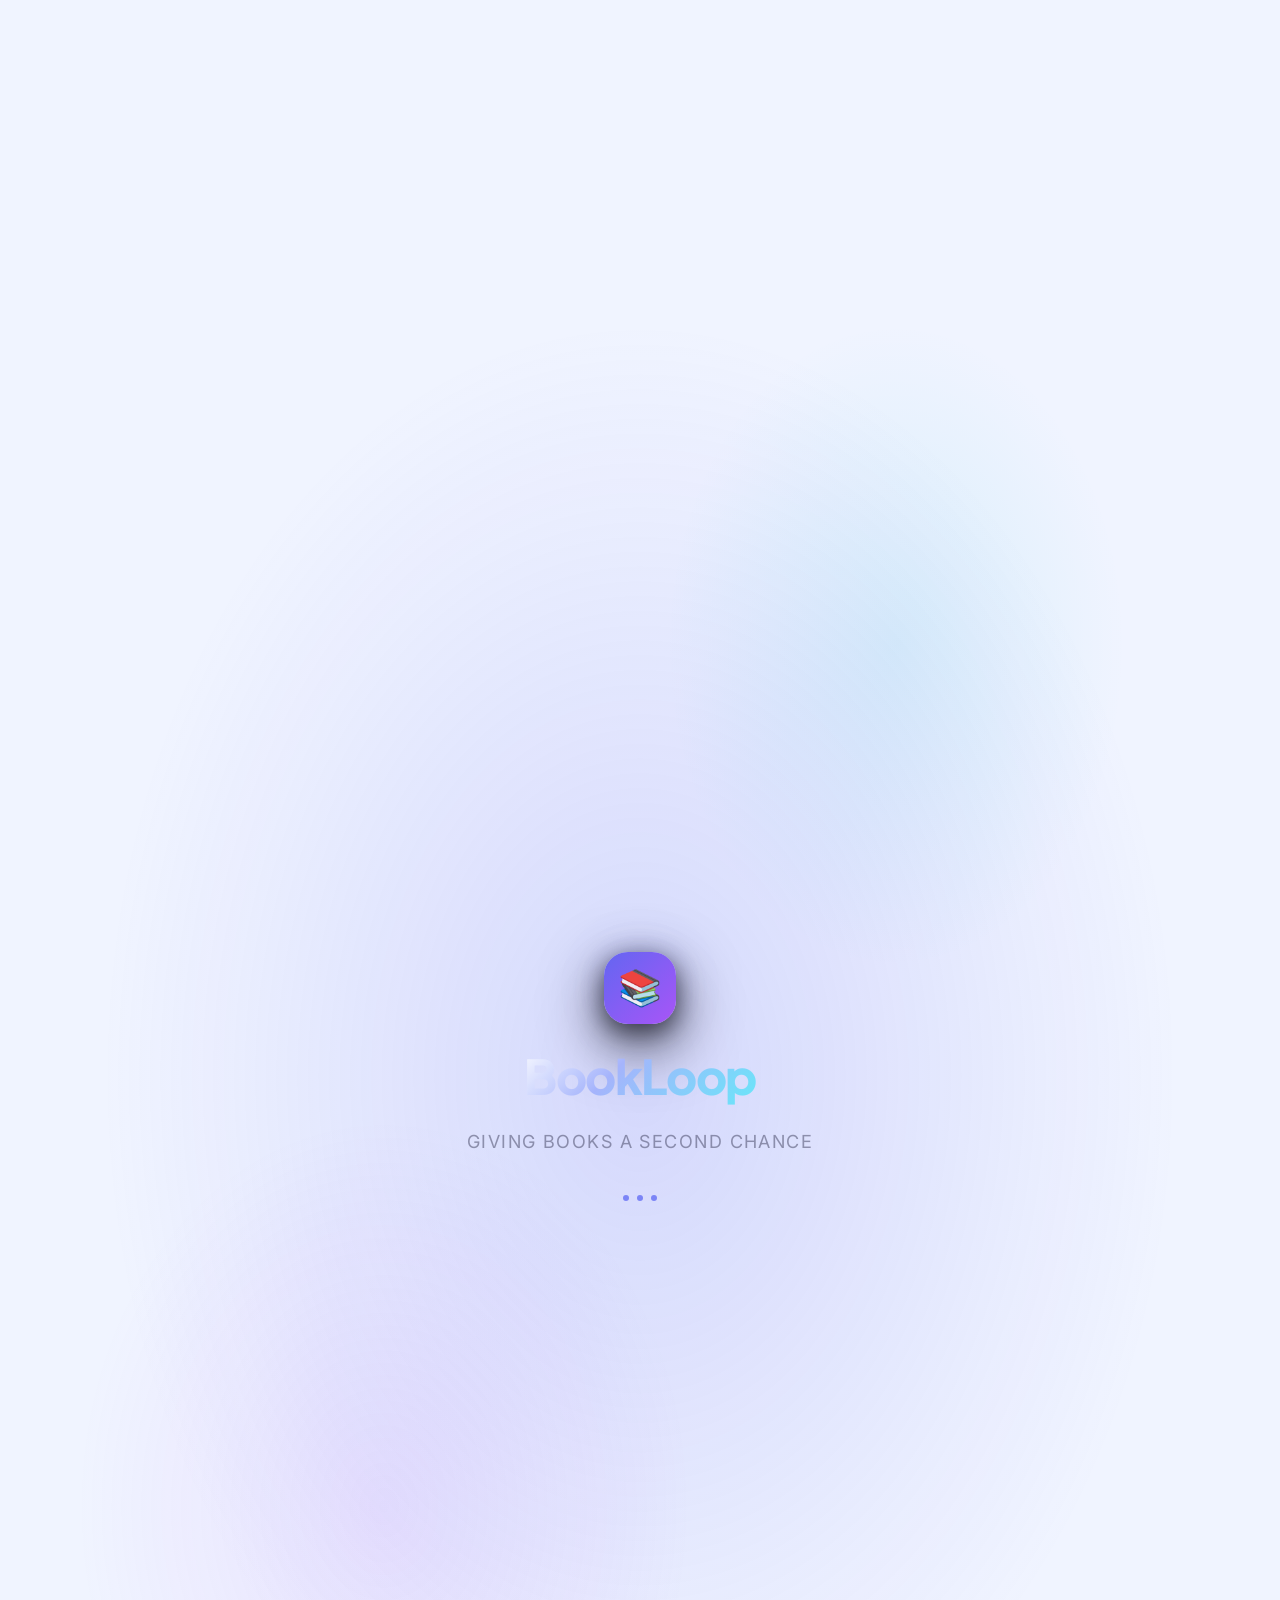
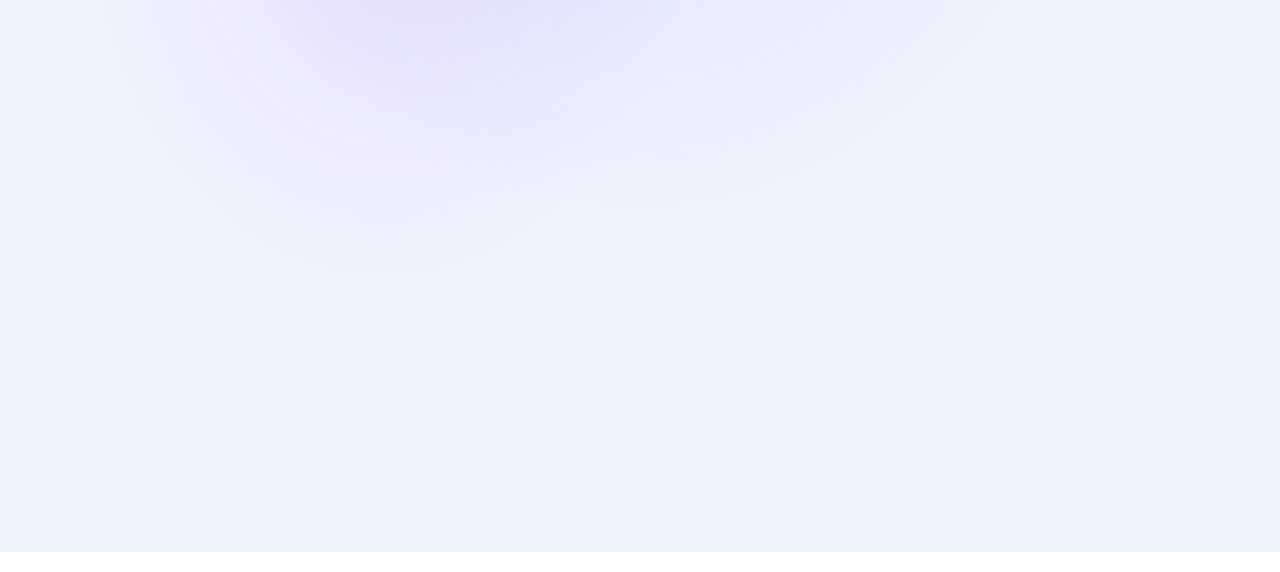
==== commit 32fc31fb: "Complete Phase 1 rebuild — premium animated glassmorphism frontend" ====
--- a/frontend/index.html
+++ b/frontend/index.html
@@ -1,557 +1,433 @@
 <!DOCTYPE html>
-<html lang="en">
+<html lang="en" data-theme="dark">
 <head>
   <meta charset="UTF-8">
   <meta name="viewport" content="width=device-width, initial-scale=1.0">
+  <meta name="theme-color" content="#070b18">
   <title>BookLoop — Giving Books a Second Chance</title>
-  
-  <!-- Modern Stylesheets -->
+  <meta name="description" content="BookLoop is a modern, student-driven book-sharing platform for buying, selling, exchanging, donating, and lending textbooks.">
+
+  <!-- Google Fonts: Plus Jakarta Sans & Inter & JetBrains Mono -->
+  <link rel="preconnect" href="https://fonts.googleapis.com">
+  <link rel="preconnect" href="https://fonts.gstatic.com" crossorigin>
+  <link href="https://fonts.googleapis.com/css2?family=Inter:wght@300;400;500;600;700&family=JetBrains+Mono:wght@400;500&family=Plus+Jakarta+Sans:wght@500;600;700;800&display=swap" rel="stylesheet">
+
+  <!-- Stylesheets -->
   <link rel="stylesheet" href="assets/css/variables.css">
   <link rel="stylesheet" href="assets/css/reset.css">
   <link rel="stylesheet" href="assets/css/components.css">
   <link rel="stylesheet" href="assets/css/style.css">
-  
+
   <!-- Favicon -->
   <link rel="icon" href="data:image/svg+xml,<svg xmlns=%22http://www.w3.org/2000/svg%22 viewBox=%220 0 100 100%22><text y=%22.9em%22 font-size=%2290%22>📚</text></svg>">
 </head>
 <body>
 
-  <!-- Splash Screen (Auto-fades out on load) -->
-  <div id="splash-screen" class="splash-screen">
-    <div class="splash-logo">📚</div>
-    <div class="splash-title">BookLoop</div>
-    <div class="splash-subtitle">Giving Books a Second Chance</div>
+  <!-- ============================================================
+       AURORA BACKGROUND CANVAS
+       ============================================================ -->
+  <div id="aurora-canvas" aria-hidden="true">
+    <div class="aurora-blob aurora-blob-1"></div>
+    <div class="aurora-blob aurora-blob-2"></div>
+    <div class="aurora-blob aurora-blob-3"></div>
+    <div class="aurora-blob aurora-blob-4"></div>
   </div>
 
-  <!-- Sticky Modern Top Navigation -->
-  <header class="app-header">
-    <div class="app-container">
-      <div class="nav-container">
-        
-        <!-- Brand Identity -->
-        <a href="#/home" class="brand-group" title="BookLoop Home">
-          <div class="brand-logo-icon">
-            <svg width="22" height="22" viewBox="0 0 24 24" fill="none" stroke="currentColor" stroke-width="2.2" stroke-linecap="round" stroke-linejoin="round">
-              <path d="M4 19.5A2.5 2.5 0 0 1 6.5 17H20"></path>
-              <path d="M6.5 2H20v20H6.5A2.5 2.5 0 0 1 4 19.5v-15A2.5 2.5 0 0 1 6.5 2z"></path>
-            </svg>
-          </div>
-          <div class="brand-info">
-            <span class="brand-title">BookLoop</span>
-            <span class="brand-tagline">Giving Books a Second Chance</span>
-          </div>
-        </a>
-
-        <!-- Desktop Navigation Links -->
-        <nav class="desktop-nav" aria-label="Main Navigation">
-          <a href="#/home" class="nav-link active" data-nav-route="home">Home</a>
-          <a href="#/discover" class="nav-link" data-nav-route="discover">Discover</a>
-          <a href="#/communities" class="nav-link" data-nav-route="communities">Communities</a>
-          <a href="#/profile" class="nav-link" data-nav-route="profile">My Library</a>
-        </nav>
-
-        <!-- Navigation Actions -->
-        <div class="nav-actions">
-          <!-- Theme Toggle -->
-          <button id="theme-toggle-btn" class="btn btn-outline btn-icon" aria-label="Toggle Dark/Light Mode" title="Switch Theme">
-            🌙
-          </button>
-
-          <!-- Auth Actions -->
-          <button id="open-login-btn" class="btn btn-ghost btn-sm">Log In</button>
-          <button id="open-signup-btn" class="btn btn-primary btn-sm">
-            <span>+ List a Book</span>
-          </button>
-
-          <!-- User Profile Avatar Pill -->
-          <a href="#/profile" class="user-avatar-pill" title="View Profile" style="display: flex; align-items: center; gap: 6px; padding: 4px 8px; border-radius: 9999px; background: var(--bg-surface-subtle); border: 1px solid var(--border-subtle); font-size: 0.8125rem; font-weight: 600;">
-            <span>👨‍🎓</span>
-            <span class="desktop-only" style="font-size: 0.75rem;">Amanpreet</span>
-          </a>
+  <!-- ============================================================
+       CINEMATIC SPLASH SCREEN (3-Step Brand Reveal)
+       ============================================================ -->
+  <div id="splash" aria-label="BookLoop Loading">
+    <div class="splash-ambient"></div>
+    <div class="splash-logo-wrap">
+      <div class="splash-icon">📚</div>
+      <div class="splash-name">BookLoop</div>
+      <div class="splash-tagline">Giving Books a Second Chance</div>
+    </div>
+    <div class="splash-dots">
+      <div class="splash-dot"></div>
+      <div class="splash-dot"></div>
+      <div class="splash-dot"></div>
+    </div>
+  </div>
+
+  <!-- ============================================================
+       FLOATING GLASS NAVIGATION PILL
+       ============================================================ -->
+  <nav id="nav-pill" class="nav-pill" aria-label="Main navigation">
+    <!-- Brand -->
+    <a href="#/home" class="nav-brand" title="BookLoop Home">
+      <div class="nav-brand-logo">📚</div>
+      <span class="nav-brand-text">BookLoop</span>
+    </a>
+
+    <!-- Nav links -->
+    <button class="nav-item active" data-route="home" title="Home View">
+      <span class="nav-item-icon">🏠</span>
+      <span class="nav-item-label">Home</span>
+    </button>
+
+    <button class="nav-item" data-route="discover" title="Discover Books">
+      <span class="nav-item-icon">🔍</span>
+      <span class="nav-item-label">Discover</span>
+    </button>
+
+    <button class="nav-item" data-route="communities" title="Student Communities">
+      <span class="nav-item-icon">👥</span>
+      <span class="nav-item-label">Communities</span>
+    </button>
+
+    <button class="nav-item" data-route="profile" title="My Profile & Library">
+      <span class="nav-item-icon">👤</span>
+      <span class="nav-item-label">Profile</span>
+    </button>
+
+    <!-- Actions -->
+    <div class="nav-actions">
+      <button id="theme-toggle" class="theme-toggle" title="Toggle theme" aria-label="Toggle dark/light mode">☀️</button>
+      <button class="btn btn-primary btn-sm" data-auth-signup>+ List Book</button>
+    </div>
+  </nav>
+
+  <!-- ============================================================
+       MAIN APP SHELL
+       ============================================================ -->
+  <div id="app">
+    <main id="main-content">
+      <div class="container">
+
+        <!-- ============================================================
+             VIEW 1: HOME
+             ============================================================ -->
+        <section id="view-home" class="view view-active">
+          
+          <!-- Hero Section -->
+          <div class="hero">
+            <!-- Left: Text & Search -->
+            <div class="hero-left">
+              <div class="hero-eyebrow">
+                <span>🌱</span> Student Book Exchange Platform
+              </div>
+              <h1 class="hero-title">
+                Give Books a <br>
+                <span class="hero-title-accent">Second Life</span>
+              </h1>
+              <p class="hero-subtitle">
+                Share, sell, exchange, or donate engineering, medical, and exam prep textbooks directly with students on your campus.
+              </p>
+
+              <!-- Hero Search Form -->
+              <form id="hero-search-form" class="hero-search-wrap">
+                <div class="hero-search">
+                  <span style="font-size:1.2rem;color:var(--text-tertiary);">🔍</span>
+                  <input type="text" id="hero-search-input" placeholder="Search title, author, course code (e.g. CS302)..." aria-label="Search books">
+                  <button type="submit" class="btn btn-primary btn-sm">Search</button>
+                </div>
+              </form>
+
+              <!-- Hero Pills -->
+              <div class="hero-pills">
+                <button class="filter-pill" data-hero-pill="exchange">🔄 Exchange</button>
+                <button class="filter-pill" data-hero-pill="donate">🎁 Free Donation</button>
+                <button class="filter-pill" data-hero-pill="lend">⏳ Lending</button>
+                <button class="filter-pill" data-hero-pill="cse">💻 B.Tech CSE</button>
+              </div>
+
+              <!-- Stats counters -->
+              <div class="stats-row">
+                <div class="stat-item">
+                  <span class="stat-value">1,420+</span>
+                  <span class="stat-label">Books Shared</span>
+                </div>
+                <div class="stat-divider"></div>
+                <div class="stat-item">
+                  <span class="stat-value">₹3.8L</span>
+                  <span class="stat-label">Student Savings</span>
+                </div>
+                <div class="stat-divider"></div>
+                <div class="stat-item">
+                  <span class="stat-value">98.4%</span>
+                  <span class="stat-label">Trust Score</span>
+                </div>
+              </div>
+            </div>
+
+            <!-- Right: Interactive 3D Showcase Card -->
+            <div class="hero-right">
+              <div class="hero-showcase">
+                <div class="hero-book-card">
+                  <span class="hero-book-emoji">📚</span>
+                  <div style="text-align:center;">
+                    <span class="badge badge-primary mb-6" style="margin-bottom:8px;">B.Tech Core Textbook</span>
+                    <h3 style="font-family:var(--font-display);font-size:var(--text-lg);font-weight:700;color:var(--text-primary);margin-bottom:4px;">Introduction to Algorithms</h3>
+                    <p style="font-size:var(--text-xs);color:var(--text-tertiary);margin-bottom:12px;">Thomas H. Cormen · 4th Edition</p>
+                    <div style="display:flex;align-items:center;justify-content:center;gap:8px;">
+                      <span class="badge badge-exchange">Exchange Available</span>
+                      <span style="font-size:var(--text-xs);color:var(--success-400);font-weight:600;">0.8 km away</span>
+                    </div>
+                  </div>
+                </div>
+
+                <!-- Floating satellite badges -->
+                <div class="badge-satellite badge-satellite-1">
+                  <span>👨‍🎓</span> Amanpreet · Trust 4.9 ★
+                </div>
+                <div class="badge-satellite badge-satellite-2">
+                  <span>⚡</span> Instant Chat Available
+                </div>
+                <div class="badge-satellite badge-satellite-3">
+                  <span>📍</span> GNDEC Campus
+                </div>
+              </div>
+            </div>
+          </div>
+
+          <div class="section-divider"></div>
+
+          <!-- Featured Listings Section -->
+          <div class="section">
+            <div class="section-header">
+              <div>
+                <h2 class="section-title">Recently Listed Books</h2>
+                <p class="section-subtitle">Freshly added by verified campus students near you</p>
+              </div>
+              <a href="#/discover" class="section-link">Explore all books →</a>
+            </div>
+
+            <div id="home-books-grid" class="books-grid">
+              <!-- Rendered via JS -->
+            </div>
+          </div>
+
+          <div class="section-divider"></div>
+
+          <!-- Impact Section -->
+          <div class="section">
+            <div class="impact-section">
+              <div class="demo-label" style="margin-bottom:16px;">
+                <span>📊</span> Platform Metrics · Real-time Impact
+              </div>
+              <h2 class="section-title" style="margin-bottom:8px;">BookLoop Impact Dashboard</h2>
+              <p class="section-subtitle" style="max-width:500px;margin:0 auto;">Giving textbooks a second life saves money, builds campus community, and reduces paper waste.</p>
+
+              <div class="impact-grid">
+                <div class="impact-item">
+                  <span class="impact-icon">♻️</span>
+                  <span class="impact-num">1,420</span>
+                  <span class="impact-lbl">Books Given Second Life</span>
+                </div>
+                <div class="impact-item">
+                  <span class="impact-icon">🌱</span>
+                  <span class="impact-num">4.2 Tons</span>
+                  <span class="impact-lbl">Paper Saved</span>
+                </div>
+                <div class="impact-item">
+                  <span class="impact-icon">🤝</span>
+                  <span class="impact-num">890+</span>
+                  <span class="impact-lbl">Students Connected</span>
+                </div>
+              </div>
+            </div>
+          </div>
+
+        </section>
+
+
+        <!-- ============================================================
+             VIEW 2: DISCOVER
+             ============================================================ -->
+        <section id="view-discover" class="view">
+          <div class="discover-header">
+            <h1 class="discover-title">Discover Textbooks</h1>
+            <p class="discover-subtitle">Filter by subject, course, price, distance, or listing type</p>
+
+            <!-- Search & Controls -->
+            <div class="discover-controls">
+              <div class="input-search-wrap discover-search">
+                <span class="search-icon">🔍</span>
+                <input type="text" id="discover-search-input" class="input" placeholder="Search by title, author, course, ISBN...">
+              </div>
+
+              <select id="discover-sort" class="discover-sort" aria-label="Sort books">
+                <option value="newest">✨ Newest First</option>
+                <option value="price-asc">🏷️ Price: Low to High</option>
+                <option value="price-desc">🏷️ Price: High to Low</option>
+                <option value="nearest">📍 Nearest First</option>
+              </select>
+            </div>
+
+            <!-- Filter Pills -->
+            <div id="discover-pills" class="filter-pills" style="margin-bottom:16px;">
+              <!-- Rendered via JS -->
+            </div>
+
+            <!-- Results count info -->
+            <div id="discover-result-info" class="discover-results-info">
+              Showing <span>8</span> listings · <span class="badge badge-demo">⚠️ Demo data</span>
+            </div>
+          </div>
+
+          <!-- Books Grid -->
+          <div id="discover-grid" class="books-grid">
+            <!-- Rendered via JS -->
+          </div>
+        </section>
+
+
+        <!-- ============================================================
+             VIEW 3: COMMUNITIES
+             ============================================================ -->
+        <section id="view-communities" class="view">
+          <div class="communities-header">
+            <div class="demo-label" style="margin-bottom:12px;">
+              <span>👥</span> Student Hubs · Campus Circles
+            </div>
+            <h1 class="discover-title">Student Communities</h1>
+            <p class="discover-subtitle">Join department & subject groups to request, exchange, and recommend books</p>
+          </div>
+
+          <div id="communities-list" class="communities-list">
+            <!-- Rendered via JS -->
+          </div>
+        </section>
+
+
+        <!-- ============================================================
+             VIEW 4: PROFILE
+             ============================================================ -->
+        <section id="view-profile" class="view">
+          <div class="profile-header">
+            <div class="profile-card reveal">
+              <div class="profile-avatar">👨‍🎓</div>
+              <div class="profile-info">
+                <h1 class="profile-name">Amanpreet Singh</h1>
+                <p class="profile-college">GNDEC Engineering College · Ludhiana</p>
+                <p class="profile-course">B.Tech Computer Science & Engineering (3rd Year)</p>
+                <div style="display:flex;gap:8px;margin-top:12px;flex-wrap:wrap;">
+                  <span class="badge badge-primary">★ 4.9 Trust Score</span>
+                  <span class="badge badge-success">14 Interactions</span>
+                  <span class="badge badge-cyan">CSE Member</span>
+                </div>
+              </div>
+              <button class="btn btn-glass btn-sm" data-auth-login style="align-self:flex-start;">Switch Persona</button>
+            </div>
+
+            <!-- Profile Stats -->
+            <div class="profile-stats reveal reveal-delay-1">
+              <div class="profile-stat-card">
+                <div class="profile-stat-num">8</div>
+                <div class="profile-stat-lbl">Books Shared</div>
+              </div>
+              <div class="profile-stat-card">
+                <div class="profile-stat-num">3</div>
+                <div class="profile-stat-lbl">Exchanges Made</div>
+              </div>
+              <div class="profile-stat-card">
+                <div class="profile-stat-num">₹2,400</div>
+                <div class="profile-stat-lbl">Saved on Books</div>
+              </div>
+            </div>
+
+            <!-- My Listings section preview -->
+            <div class="section reveal reveal-delay-2" style="padding-top:0;">
+              <div class="section-header">
+                <div>
+                  <h2 class="section-title" style="font-size:var(--text-xl);">My Active Listings</h2>
+                  <p class="section-subtitle">Books you currently have listed for swap or sale</p>
+                </div>
+                <button class="btn btn-primary btn-sm" data-auth-signup>+ New Listing</button>
+              </div>
+
+              <div class="card card-elevated" style="padding:var(--space-6);display:flex;align-items:center;gap:var(--space-4);">
+                <div style="font-size:2.5rem;">📖</div>
+                <div style="flex:1;">
+                  <h3 style="font-size:var(--text-base);font-weight:600;color:var(--text-primary);">Introduction to Algorithms (CLRS)</h3>
+                  <p style="font-size:var(--text-xs);color:var(--text-tertiary);">Exchange · 4th Edition · 89 views</p>
+                </div>
+                <span class="badge badge-success">Active</span>
+              </div>
+            </div>
+          </div>
+        </section>
+
+      </div>
+    </main>
+  </div>
+
+  <!-- ============================================================
+       STATUS INDICATOR (Bottom-left floating)
+       ============================================================ -->
+  <div id="status-dot" title="Click to view FastAPI backend diagnostic">
+    <div class="status-indicator degraded"></div>
+    <span class="status-label">API Health</span>
+  </div>
+
+  <!-- ============================================================
+       MODAL 1: AUTHENTICATION (Login / Sign Up)
+       ============================================================ -->
+  <dialog id="modal-auth" class="modal">
+    <div class="modal-panel">
+      <button class="modal-close" aria-label="Close modal">✕</button>
+
+      <div class="modal-header text-center">
+        <div style="font-size:2.5rem;margin-bottom:8px;">📚</div>
+        <h2 class="modal-title">Welcome to BookLoop</h2>
+        <p class="modal-subtitle">Give textbooks a second life on your campus</p>
+      </div>
+
+      <!-- Auth Tabs -->
+      <div class="auth-tabs">
+        <button class="auth-tab active" data-panel="login">Log In</button>
+        <button class="auth-tab" data-panel="signup">Create Account</button>
+      </div>
+
+      <!-- Login Form -->
+      <form id="auth-login-form">
+        <div class="input-group mb-4">
+          <label class="input-label" for="login-email">Student Email</label>
+          <input type="email" id="login-email" class="input" placeholder="student@gndec.ac.in" required>
         </div>
-
-      </div>
+        <div class="input-group mb-6">
+          <label class="input-label" for="login-pass">Password</label>
+          <input type="password" id="login-pass" class="input" placeholder="••••••••" required>
+        </div>
+        <button type="submit" class="btn btn-primary" style="width:100%;">Log In</button>
+      </form>
+
+      <!-- Signup Form -->
+      <form id="auth-signup-form" hidden>
+        <div class="input-group mb-4">
+          <label class="input-label" for="signup-name">Full Name</label>
+          <input type="text" id="signup-name" class="input" placeholder="Amanpreet Singh" required>
+        </div>
+        <div class="input-group mb-4">
+          <label class="input-label" for="signup-email">Student Email</label>
+          <input type="email" id="signup-email" class="input" placeholder="student@gndec.ac.in" required>
+        </div>
+        <div class="input-group mb-6">
+          <label class="input-label" for="signup-pass">Password</label>
+          <input type="password" id="signup-pass" class="input" placeholder="••••••••" required>
+        </div>
+        <button type="submit" class="btn btn-primary" style="width:100%;">Create Account</button>
+      </form>
+
+      <div class="divider"><span>DEMO MODE</span></div>
+      <p style="font-size:var(--text-xs);color:var(--text-tertiary);text-align:center;">Real user authentication will be wired in Phase 2.</p>
     </div>
-  </header>
-
-  <!-- Main Views Container -->
-  <main class="app-container" style="min-height: 75vh;">
-
-    <!-- ====================================================================
-         VIEW: HOME
-         ==================================================================== -->
-    <section id="view-home" class="app-view view-active">
-      
-      <!-- Hero Banner -->
-      <div class="hero-section">
-        <div class="hero-pill-badge">
-          <span>🌱</span>
-          <span>Community Student Book-Sharing Platform</span>
-        </div>
-        <h1 class="hero-title">
-          Giving Books a <span>Second Chance</span>
-        </h1>
-        <p class="hero-desc">
-          Buy, sell, exchange, donate, and lend textbooks directly with students from your campus. Save money, save paper, and give books a second life.
-        </p>
-
-        <!-- Search Bar -->
-        <div class="hero-search-wrapper">
-          <form id="hero-search-form" class="hero-search-box">
-            <svg width="20" height="20" viewBox="0 0 24 24" fill="none" stroke="currentColor" stroke-width="2" style="color: var(--text-muted); margin-right: 8px;">
-              <circle cx="11" cy="11" r="8"></circle>
-              <line x1="21" y1="21" x2="16.65" y2="16.65"></line>
-            </svg>
-            <input type="text" id="hero-search-input" class="search-input-field" placeholder="Search by title, author, course code (e.g., CS302), or ISBN..." autocomplete="off">
-            <button type="submit" class="btn btn-primary btn-sm">Search Books</button>
-          </form>
-        </div>
-
-        <!-- Quick Listing Type Filter Pills -->
-        <div class="hero-filter-pills">
-          <button class="filter-pill active" data-type-filter="all">All Books</button>
-          <button class="filter-pill" data-type-filter="sell">💰 Buy & Sell</button>
-          <button class="filter-pill" data-type-filter="exchange">⇄ Student Exchange</button>
-          <button class="filter-pill" data-type-filter="donate">🎁 Free Donation</button>
-          <button class="filter-pill" data-type-filter="lend">⏱ Semester Lending</button>
-        </div>
-      </div>
-
-      <!-- Campus Impact Micro-Banner -->
-      <div class="impact-banner">
-        <div class="impact-item">
-          <span class="impact-num">1,280+</span>
-          <span class="impact-label">Books Recirculated</span>
-        </div>
-        <div class="impact-item">
-          <span class="impact-num">₹4.8L+</span>
-          <span class="impact-label">Student Savings</span>
-        </div>
-        <div class="impact-item">
-          <span class="impact-num">18</span>
-          <span class="impact-label">Campus Circles</span>
-        </div>
-        <div class="impact-item">
-          <span class="impact-num">100%</span>
-          <span class="impact-label">Peer-to-Peer Trust</span>
-        </div>
-      </div>
-
-      <!-- Disciplines / Category Carousel -->
-      <div class="category-scroll-container" id="category-chips-bar">
-        <!-- Injected via JS -->
-      </div>
-
-      <!-- Recent Listings Section -->
-      <section style="margin-bottom: var(--space-12);">
-        <div class="section-header">
-          <div class="section-title-wrap">
-            <h2>Recent Campus Listings</h2>
-            <p>Fresh textbooks listed by nearby students</p>
-          </div>
-          <a href="#/discover" class="btn btn-outline btn-sm">View All in Discover →</a>
-        </div>
-
-        <!-- Book Cards Grid -->
-        <div id="home-books-grid" class="book-grid">
-          <!-- Injected via JS -->
-        </div>
-      </section>
-
-      <!-- How BookLoop Works (Lifecycle) -->
-      <section class="lifecycle-section">
-        <div class="section-header" style="text-align: center; justify-content: center; flex-direction: column;">
-          <h2>How BookLoop Works</h2>
-          <p>Every book has a lifecycle — giving it a second life in 4 simple steps</p>
-        </div>
-
-        <div class="step-grid">
-          <div class="step-card">
-            <div class="step-number">1</div>
-            <h3 class="step-title">List in 60 Seconds</h3>
-            <p class="step-desc">Enter textbook title, condition, and choose whether to sell, swap, donate, or lend for the semester.</p>
-          </div>
-          <div class="step-card">
-            <div class="step-number">2</div>
-            <h3 class="step-title">Discover Nearby</h3>
-            <p class="step-desc">Students in your college or adjacent campuses find your listing through search and distance filters.</p>
-          </div>
-          <div class="step-card">
-            <div class="step-number">3</div>
-            <h3 class="step-title">Safe Campus Handoff</h3>
-            <p class="step-desc">Chat directly, agree on terms, and meet at designated campus meeting points (Library, Canteen, Student Center).</p>
-          </div>
-          <div class="step-card">
-            <div class="step-number">4</div>
-            <h3 class="step-title">Build Trust & Impact</h3>
-            <p class="step-desc">Rate your interaction to grow community trust score while tracking your environmental paper-saving impact.</p>
-          </div>
-        </div>
-      </section>
-
-    </section>
-
-    <!-- ====================================================================
-         VIEW: DISCOVER
-         ==================================================================== -->
-    <section id="view-discover" class="app-view">
-      <div class="section-header" style="margin-top: var(--space-6);">
-        <div class="section-title-wrap">
-          <h2>Discover Textbooks</h2>
-          <p>Explore and filter books available across all student communities</p>
-        </div>
-        
-        <!-- Skeleton Toggle for Testing Loading Animations -->
-        <button id="toggle-skeleton-btn" class="btn btn-outline btn-sm" title="Preview Shimmer Loading Skeletons">
-          <span>✨ Toggle Loading State</span>
-        </button>
-      </div>
-
-      <!-- Discover Filter Bar -->
-      <div class="discover-filter-bar">
-        <div class="filter-left">
-          <input type="text" id="discover-search-input" class="form-input" style="width: 240px; padding: 0.45rem 0.75rem;" placeholder="Search books...">
-          
-          <select id="filter-type-select" class="form-select" style="width: auto; padding: 0.45rem 0.75rem;">
-            <option value="all">All Listing Types</option>
-            <option value="sell">For Sale</option>
-            <option value="exchange">Exchange</option>
-            <option value="donate">Free Donation</option>
-            <option value="lend">Semester Lending</option>
-          </select>
-
-          <select id="filter-category-select" class="form-select" style="width: auto; padding: 0.45rem 0.75rem;">
-            <option value="all">All Disciplines</option>
-            <option value="cse">Computer Science</option>
-            <option value="ece-ee">Electrical & Electronics</option>
-            <option value="mech-civil">Mechanical & Civil</option>
-            <option value="medical">Medical & Health</option>
-            <option value="commerce">Commerce & MBA</option>
-            <option value="exams">GATE & Exams</option>
-          </select>
-
-          <select id="filter-condition-select" class="form-select" style="width: auto; padding: 0.45rem 0.75rem;">
-            <option value="all">Any Condition</option>
-            <option value="like_new">Like New</option>
-            <option value="good">Good Condition</option>
-            <option value="worn">Worn / Usable</option>
-          </select>
-        </div>
-
-        <div class="filter-right">
-          <select id="sort-by-select" class="form-select" style="width: auto; padding: 0.45rem 0.75rem;">
-            <option value="nearest">Nearest First</option>
-            <option value="price-low">Price: Low to High</option>
-            <option value="price-high">Price: High to Low</option>
-            <option value="rating">Highest Seller Trust</option>
-          </select>
-        </div>
-      </div>
-
-      <!-- Discover Books Grid -->
-      <div id="discover-books-grid" class="book-grid">
-        <!-- Injected via JS -->
-      </div>
-
-      <!-- Empty State -->
-      <div id="discover-empty-state" class="empty-state" style="display: none;">
-        <div class="empty-icon">🔍</div>
-        <h3 class="empty-title">No matching books found</h3>
-        <p class="empty-desc">Try loosening your search terms or clearing specific category and condition filters.</p>
-        <button id="reset-filters-btn" class="btn btn-outline btn-sm">Reset All Filters</button>
-      </div>
-    </section>
-
-    <!-- ====================================================================
-         VIEW: COMMUNITIES
-         ==================================================================== -->
-    <section id="view-communities" class="app-view">
-      <div class="section-header" style="margin-top: var(--space-6);">
-        <div class="section-title-wrap">
-          <h2>Student Communities</h2>
-          <p>Join campus circles and subject groups to swap books directly with peers</p>
-        </div>
-        <button id="create-comm-btn" class="btn btn-primary btn-sm">+ Create Student Circle</button>
-      </div>
-
-      <div class="community-grid">
-        <div class="community-card">
-          <div class="comm-header">
-            <div class="comm-icon">💻</div>
-            <div>
-              <span class="badge badge-emerald" style="margin-bottom: 4px;">Most Active</span>
-              <h3 class="comm-title">B.Tech CSE Textbook Exchange</h3>
-              <p class="comm-tagline">Algorithms, OS, DBMS, Compiler, and AI textbook exchanges across semesters.</p>
-            </div>
-          </div>
-          <div class="comm-meta">
-            <span>👥 420 Students</span>
-            <span>📚 340 Books Swapped</span>
-          </div>
-          <button class="btn btn-primary btn-sm" onclick="alert('Community joined! You will now receive alerts for new CSE book listings.')">Join Community</button>
-        </div>
-
-        <div class="community-card">
-          <div class="comm-header">
-            <div class="comm-icon">📖</div>
-            <div>
-              <span class="badge badge-indigo" style="margin-bottom: 4px;">Literature & Novels</span>
-              <h3 class="comm-title">Ludhiana Student Readers Circle</h3>
-              <p class="comm-tagline">Non-fiction, self-growth, novels, and classics passed hand-to-hand.</p>
-            </div>
-          </div>
-          <div class="comm-meta">
-            <span>👥 285 Students</span>
-            <span>📚 195 Books Swapped</span>
-          </div>
-          <button class="btn btn-outline btn-sm" onclick="alert('Community joined!')">Join Community</button>
-        </div>
-
-        <div class="community-card">
-          <div class="comm-header">
-            <div class="comm-icon">🎯</div>
-            <div>
-              <span class="badge badge-amber" style="margin-bottom: 4px;">Exam Prep</span>
-              <h3 class="comm-title">GATE & Competitive Exam Aspirants</h3>
-              <p class="comm-tagline">Previous Year Question banks, Made Easy notes, and aptitude reference materials.</p>
-            </div>
-          </div>
-          <div class="comm-meta">
-            <span>👥 512 Students</span>
-            <span>📚 480 Books Swapped</span>
-          </div>
-          <button class="btn btn-outline btn-sm" onclick="alert('Community joined!')">Join Community</button>
-        </div>
-      </div>
-    </section>
-
-    <!-- ====================================================================
-         VIEW: PROFILE / MY LIBRARY
-         ==================================================================== -->
-    <section id="view-profile" class="app-view">
-      <div class="section-header" style="margin-top: var(--space-6);">
-        <div class="section-title-wrap">
-          <h2>Student Profile & Library</h2>
-          <p>Manage your listed textbooks, saved wishlist, and personal green impact</p>
-        </div>
-      </div>
-
-      <!-- Student Profile Card -->
-      <div class="card" style="margin-bottom: var(--space-6);">
-        <div style="display: flex; align-items: center; justify-content: space-between; flex-wrap: wrap; gap: var(--space-4);">
-          <div style="display: flex; align-items: center; gap: var(--space-4);">
-            <div style="width: 72px; height: 72px; border-radius: 50%; background: var(--primary-light); display: flex; align-items: center; justify-content: center; font-size: 2.25rem;">
-              👨‍🎓
-            </div>
-            <div>
-              <h3 style="font-size: 1.35rem; font-weight: 800; color: var(--text-primary);">Amanpreet Singh</h3>
-              <p style="font-size: 0.875rem; color: var(--text-secondary);">GNDEC Ludhiana &bull; 3rd Year B.Tech Computer Science</p>
-              <div style="display: flex; align-items: center; gap: var(--space-2); margin-top: 4px;">
-                <span class="badge badge-emerald">Trust Score: ⭐ 4.9 (14 Reviews)</span>
-                <span class="badge badge-indigo">Verified Student</span>
-              </div>
-            </div>
-          </div>
-          <div>
-            <button class="btn btn-outline btn-sm" onclick="alert('Edit Profile modal scheduled for Phase 2!')">Edit Profile</button>
-          </div>
-        </div>
-
-        <div class="impact-banner" style="margin-top: var(--space-6); margin-bottom: 0;">
-          <div class="impact-item">
-            <span class="impact-num">6</span>
-            <span class="impact-label">Books Listed</span>
-          </div>
-          <div class="impact-item">
-            <span class="impact-num">8</span>
-            <span class="impact-label">Books Given Life</span>
-          </div>
-          <div class="impact-item">
-            <span class="impact-num">3</span>
-            <span class="impact-label">Saved Wishlist</span>
-          </div>
-          <div class="impact-item">
-            <span class="impact-num">₹3,450</span>
-            <span class="impact-label">Personal Savings</span>
-          </div>
-        </div>
-      </div>
-
-      <!-- Wishlist / My Books Section -->
-      <div class="section-header">
-        <div class="section-title-wrap">
-          <h3 style="font-size: 1.125rem; font-weight: 700;">Saved Books (Wishlist)</h3>
-        </div>
-      </div>
-      <div id="wishlist-books-grid" class="book-grid">
-        <!-- Injected via JS -->
-      </div>
-    </section>
-
-  </main>
-
-  <!-- ====================================================================
-       MODAL: Student Login & Sign Up (<dialog>)
-       ==================================================================== -->
-  <dialog id="auth-modal" class="app-modal">
-    <div class="modal-box">
-      <div class="modal-header">
-        <div class="tabs-nav" style="width: 100%;">
-          <button id="auth-tab-login" class="tab-btn active" data-auth-tab="login">Student Login</button>
-          <button id="auth-tab-signup" class="tab-btn" data-auth-tab="signup">Create Account</button>
-        </div>
-        <button class="modal-close-btn" data-modal-close aria-label="Close Modal">&times;</button>
-      </div>
-
-      <div class="modal-body">
-        <!-- Login Form -->
-        <form id="login-form">
-          <div class="form-group">
-            <label class="form-label" for="login-email">Student Email Address</label>
-            <input type="email" id="login-email" class="form-input" placeholder="student@college.edu" required>
-          </div>
-          <div class="form-group">
-            <label class="form-label" for="login-password">Password</label>
-            <input type="password" id="login-password" class="form-input" placeholder="••••••••" required>
-          </div>
-          <button type="submit" class="btn btn-primary" style="width: 100%; margin-top: var(--space-2);">Log In to BookLoop</button>
-        </form>
-
-        <!-- Sign-Up Form (Hidden initially) -->
-        <form id="signup-form" style="display: none;">
-          <div class="form-group">
-            <label class="form-label" for="signup-name">Full Name</label>
-            <input type="text" id="signup-name" class="form-input" placeholder="e.g. Amanpreet Singh" required>
-          </div>
-          <div class="form-group">
-            <label class="form-label" for="signup-email">Student Email</label>
-            <input type="email" id="signup-email" class="form-input" placeholder="student@college.edu" required>
-          </div>
-          <div class="form-row">
-            <div class="form-group">
-              <label class="form-label" for="signup-college">College / University</label>
-              <input type="text" id="signup-college" class="form-input" placeholder="e.g. GNDEC Ludhiana" required>
-            </div>
-            <div class="form-group">
-              <label class="form-label" for="signup-course">Degree / Course</label>
-              <input type="text" id="signup-course" class="form-input" placeholder="e.g. B.Tech CSE" required>
-            </div>
-          </div>
-          <div class="form-group">
-            <label class="form-label" for="signup-password">Create Password</label>
-            <input type="password" id="signup-password" class="form-input" placeholder="At least 8 characters" required>
-          </div>
-          <button type="submit" class="btn btn-secondary" style="width: 100%; margin-top: var(--space-2);">Join BookLoop Community</button>
-        </form>
-      </div>
-
-      <div class="modal-footer" style="justify-content: center; font-size: 0.8125rem; color: var(--text-secondary);">
-        <span>🔒 Secure verification designed for verified students</span>
+  </dialog>
+
+  <!-- ============================================================
+       MODAL 2: BOOK DETAILS
+       ============================================================ -->
+  <dialog id="modal-book" class="modal" style="max-width:min(600px, calc(100vw - 2rem));">
+    <div class="modal-panel">
+      <button class="modal-close" aria-label="Close modal">✕</button>
+      <div id="modal-book-content">
+        <!-- Rendered via JS in modal.js -->
       </div>
     </div>
   </dialog>
 
-  <!-- ====================================================================
-       MODAL: Book Details Preview (<dialog>)
-       ==================================================================== -->
-  <dialog id="book-detail-modal" class="app-modal" style="max-width: 620px;">
-    <div class="modal-box">
-      <div class="modal-header">
-        <span id="detail-category-badge" class="badge badge-indigo">Category</span>
-        <button class="modal-close-btn" data-modal-close aria-label="Close Details">&times;</button>
-      </div>
-
-      <div class="modal-body" id="book-detail-content">
-        <!-- Injected via JS when clicking a book -->
-      </div>
-    </div>
-  </dialog>
-
-  <!-- ====================================================================
-       MODAL: Developer Diagnostics Drawer (<dialog>)
-       ==================================================================== -->
-  <dialog id="dev-drawer-modal" class="app-modal" style="max-width: 680px;">
-    <div class="modal-box">
-      <div class="modal-header">
-        <div class="card-title">
-          <span class="pulse-indicator pulse-green"></span>
-          System Foundation & Backend Monitor
-        </div>
-        <button class="modal-close-btn" data-modal-close aria-label="Close Developer Drawer">&times;</button>
-      </div>
-      <div class="modal-body">
-        <p style="font-size: 0.8125rem; color: var(--text-secondary); margin-bottom: var(--space-4);">
-          This diagnostics monitor is maintained for technical evaluation of the FastAPI + PostgreSQL + SQLAlchemy foundation.
-        </p>
-        <div class="stat-grid" style="margin-bottom: var(--space-4);">
-          <div class="stat-tile">
-            <span class="stat-label">FastAPI Status</span>
-            <span id="dev-server-status" class="stat-value" style="font-size: 1rem;">Checking...</span>
-          </div>
-          <div class="stat-tile">
-            <span class="stat-label">Latency</span>
-            <span id="dev-server-latency" class="stat-value" style="font-size: 1rem;">—</span>
-          </div>
-          <div class="stat-tile">
-            <span class="stat-label">PostgreSQL</span>
-            <span id="dev-db-status" class="stat-value" style="font-size: 1rem;">—</span>
-          </div>
-        </div>
-        <div class="card-title" style="font-size: 0.875rem; margin-bottom: var(--space-2);">Live JSON Payload (/api/v1/health)</div>
-        <pre id="dev-json-box" class="code-box" style="max-height: 200px;">Connecting to backend...</pre>
-      </div>
-      <div class="modal-footer">
-        <button id="dev-ping-btn" class="btn btn-primary btn-sm">Ping Again</button>
-        <a href="http://127.0.0.1:8000/api/v1/docs" target="_blank" class="btn btn-outline btn-sm">Open Swagger Docs ↗</a>
-      </div>
-    </div>
-  </dialog>
-
-  <!-- ====================================================================
-       Floating Developer Status Indicator (Non-intrusive)
-       ==================================================================== -->
-  <div id="floating-dev-badge" class="floating-dev-badge" title="Click to view Backend & Database Diagnostics">
-    <span id="floating-status-pulse" class="pulse-indicator pulse-amber"></span>
-    <span id="floating-status-text">Backend: Connecting...</span>
-  </div>
-
-  <!-- ====================================================================
-       Mobile Bottom Navigation Bar
-       ==================================================================== -->
-  <nav class="mobile-bottom-nav">
-    <a href="#/home" class="mobile-nav-item active" data-nav-route="home">
-      <span>🏠</span>
-      <span>Home</span>
-    </a>
-    <a href="#/discover" class="mobile-nav-item" data-nav-route="discover">
-      <span>🔍</span>
-      <span>Discover</span>
-    </a>
-    <a href="#/communities" class="mobile-nav-item" data-nav-route="communities">
-      <span>👥</span>
-      <span>Circles</span>
-    </a>
-    <a href="#/profile" class="mobile-nav-item" data-nav-route="profile">
-      <span>📚</span>
-      <span>Library</span>
-    </a>
-  </nav>
-
-  <!-- Toast Notification Container -->
-  <div id="toast-container" class="toast-container"></div>
-
-  <!-- Footer -->
-  <footer class="app-footer">
-    <div class="app-container">
-      <p><strong>BookLoop</strong> &mdash; Giving Books a Second Chance &bull; B.Tech Final-Year Project</p>
-      <p style="font-size: 0.75rem; color: var(--text-muted); margin-top: var(--space-2);">
-        Phase 1: Premium UI Foundation &bull; Responsive Vanilla HTML5 + Modern CSS + ES6+ JavaScript
-      </p>
-    </div>
-  </footer>
-
-  <!-- Main Application Script -->
+  <!-- Application Entry Point -->
   <script type="module" src="assets/js/app.js"></script>
-
 </body>
 </html>
--- a/frontend/assets/css/variables.css
+++ b/frontend/assets/css/variables.css
@@ -1,148 +1,197 @@
-/* BookLoop Design System — Modern CSS Variables & Design Tokens */
+/**
+ * BookLoop Design System — CSS Custom Properties
+ * Dark-first premium design with glassmorphism and aurora aesthetics.
+ * Phase 1 — Premium UI Foundation
+ */
 
 :root {
-  /* Brand Palette */
-  --primary: #4F46E5;
-  --primary-hover: #4338CA;
-  --primary-light: #EEF2FF;
-  --primary-rgb: 79, 70, 229;
+  /* ==================== AURORA COLOR PALETTE ==================== */
+  /* Background layers — deep midnight indigo */
+  --bg-void:        #04050d;
+  --bg-base:        #070b18;
+  --bg-surface:     #0b1023;
+  --bg-raised:      #0f1530;
+  --bg-overlay:     #141a38;
 
-  /* Sustainability / Second Chance Green */
-  --accent-green: #10B981;
-  --accent-green-hover: #059669;
-  --accent-green-light: #ECFDF5;
-  --accent-green-rgb: 16, 185, 129;
+  /* Glass surfaces */
+  --glass-1: rgba(255,255,255,0.04);
+  --glass-2: rgba(255,255,255,0.07);
+  --glass-3: rgba(255,255,255,0.10);
+  --glass-4: rgba(255,255,255,0.14);
+  --glass-border:   rgba(255,255,255,0.08);
+  --glass-border-h: rgba(255,255,255,0.16);
 
-  /* Secondary Accents */
-  --accent-purple: #8B5CF6;
-  --accent-amber: #F59E0B;
-  --accent-sky: #0EA5E9;
-  --accent-rose: #F43F5E;
+  /* Primary — electric indigo/violet */
+  --primary-50:  #eef2ff;
+  --primary-100: #e0e7ff;
+  --primary-200: #c7d2fe;
+  --primary-300: #a5b4fc;
+  --primary-400: #818cf8;
+  --primary-500: #6366f1;
+  --primary-600: #4f46e5;
+  --primary-700: #4338ca;
+  --primary-800: #3730a3;
+  --primary-900: #312e81;
 
-  /* Listing Type Colors */
-  --type-sell: #4F46E5;
-  --type-sell-bg: #EEF2FF;
-  --type-exchange: #0EA5E9;
-  --type-exchange-bg: #E0F2FE;
-  --type-donate: #10B981;
-  --type-donate-bg: #ECFDF5;
-  --type-lend: #F59E0B;
-  --type-lend-bg: #FEF3C7;
+  /* Accent — electric cyan */
+  --accent-cyan-300:  #67e8f9;
+  --accent-cyan-400:  #22d3ee;
+  --accent-cyan-500:  #06b6d4;
 
-  /* Condition Grades */
-  --condition-new: #10B981;
-  --condition-new-bg: #ECFDF5;
-  --condition-good: #3B82F6;
-  --condition-good-bg: #EFF6FF;
-  --condition-worn: #8B5CF6;
-  --condition-worn-bg: #F5F3FF;
+  /* Accent — neon purple */
+  --accent-purple-300: #d8b4fe;
+  --accent-purple-400: #c084fc;
+  --accent-purple-500: #a855f7;
+  --accent-purple-600: #9333ea;
 
-  /* Status Colors */
-  --color-success: #10B981;
-  --color-warning: #F59E0B;
-  --color-danger: #EF4444;
-  --color-info: #3B82F6;
+  /* Accent — magenta glow */
+  --accent-pink-300:  #f9a8d4;
+  --accent-pink-400:  #f472b6;
+  --accent-pink-500:  #ec4899;
 
-  /* Typography */
-  --font-sans: 'Inter', -apple-system, BlinkMacSystemFont, 'Segoe UI', Roboto, 'Helvetica Neue', Arial, sans-serif;
-  --font-mono: 'JetBrains Mono', 'Fira Code', Consolas, Monaco, monospace;
+  /* Semantic colors */
+  --success-400:  #4ade80;
+  --success-500:  #22c55e;
+  --warning-400:  #facc15;
+  --warning-500:  #eab308;
+  --danger-400:   #f87171;
+  --danger-500:   #ef4444;
+  --info-400:     #38bdf8;
+  --info-500:     #0ea5e9;
 
-  /* Spacing Scale */
-  --space-1: 0.25rem;
-  --space-2: 0.5rem;
-  --space-3: 0.75rem;
-  --space-4: 1rem;
-  --space-5: 1.25rem;
-  --space-6: 1.5rem;
-  --space-8: 2rem;
-  --space-10: 2.5rem;
-  --space-12: 3rem;
-  --space-16: 4rem;
+  /* ==================== AURORA BLOB COLORS ==================== */
+  --aurora-1: rgba(99, 102, 241, 0.35);   /* indigo */
+  --aurora-2: rgba(168, 85, 247, 0.25);   /* purple */
+  --aurora-3: rgba(6, 182, 212, 0.20);    /* cyan */
+  --aurora-4: rgba(236, 72, 153, 0.15);   /* pink */
 
-  /* Border Radii */
-  --radius-xs: 4px;
-  --radius-sm: 8px;
-  --radius-md: 12px;
-  --radius-lg: 16px;
-  --radius-xl: 24px;
-  --radius-full: 9999px;
+  /* ==================== TEXT COLORS ==================== */
+  --text-primary:    rgba(255,255,255,0.95);
+  --text-secondary:  rgba(255,255,255,0.65);
+  --text-tertiary:   rgba(255,255,255,0.40);
+  --text-muted:      rgba(255,255,255,0.25);
+  --text-inverse:    rgba(5,5,20,0.95);
 
-  /* Shadows */
-  --shadow-xs: 0 1px 2px 0 rgba(0, 0, 0, 0.05);
-  --shadow-sm: 0 1px 3px 0 rgba(0, 0, 0, 0.1), 0 1px 2px -1px rgba(0, 0, 0, 0.1);
-  --shadow-md: 0 4px 6px -1px rgba(0, 0, 0, 0.1), 0 2px 4px -2px rgba(0, 0, 0, 0.1);
-  --shadow-lg: 0 10px 15px -3px rgba(0, 0, 0, 0.1), 0 4px 6px -4px rgba(0, 0, 0, 0.1);
-  --shadow-xl: 0 20px 25px -5px rgba(0, 0, 0, 0.1), 0 8px 10px -6px rgba(0, 0, 0, 0.1);
-  --shadow-glow: 0 0 20px rgba(79, 70, 229, 0.25);
-  --shadow-cover: 0 8px 16px -4px rgba(0, 0, 0, 0.15), 0 2px 6px -1px rgba(0, 0, 0, 0.08);
+  /* ==================== TYPOGRAPHY ==================== */
+  --font-display:  'Plus Jakarta Sans', 'Inter', system-ui, sans-serif;
+  --font-body:     'Inter', system-ui, -apple-system, sans-serif;
+  --font-mono:     'JetBrains Mono', 'Fira Code', ui-monospace, monospace;
 
-  /* Transitions */
-  --transition-fast: 150ms cubic-bezier(0.4, 0, 0.2, 1);
-  --transition-normal: 250ms cubic-bezier(0.4, 0, 0.2, 1);
-  --transition-slow: 350ms cubic-bezier(0.4, 0, 0.2, 1);
+  --text-xs:   0.75rem;    /* 12px */
+  --text-sm:   0.875rem;   /* 14px */
+  --text-base: 1rem;       /* 16px */
+  --text-md:   1.125rem;   /* 18px */
+  --text-lg:   1.25rem;    /* 20px */
+  --text-xl:   1.5rem;     /* 24px */
+  --text-2xl:  1.875rem;   /* 30px */
+  --text-3xl:  2.25rem;    /* 36px */
+  --text-4xl:  3rem;       /* 48px */
+  --text-5xl:  3.75rem;    /* 60px */
+  --text-6xl:  4.5rem;     /* 72px */
 
-  /* Light Theme Palette (Default) */
-  --bg-app: #F8FAFC;
-  --bg-surface: #FFFFFF;
-  --bg-surface-elevated: #FFFFFF;
-  --bg-surface-subtle: #F1F5F9;
-  --bg-glass: rgba(255, 255, 255, 0.88);
+  --leading-tight:  1.2;
+  --leading-snug:   1.375;
+  --leading-normal: 1.5;
+  --leading-relaxed:1.65;
 
-  --text-primary: #0F172A;
-  --text-secondary: #475569;
-  --text-muted: #94A3B8;
-  --text-inverse: #FFFFFF;
+  --weight-light:   300;
+  --weight-normal:  400;
+  --weight-medium:  500;
+  --weight-semibold:600;
+  --weight-bold:    700;
+  --weight-extrabold:800;
 
-  --border-subtle: #E2E8F0;
-  --border-medium: #CBD5E1;
-  --border-focus: #4F46E5;
+  /* ==================== SPACING ==================== */
+  --space-1:  0.25rem;  /* 4px */
+  --space-2:  0.5rem;   /* 8px */
+  --space-3:  0.75rem;  /* 12px */
+  --space-4:  1rem;     /* 16px */
+  --space-5:  1.25rem;  /* 20px */
+  --space-6:  1.5rem;   /* 24px */
+  --space-8:  2rem;     /* 32px */
+  --space-10: 2.5rem;   /* 40px */
+  --space-12: 3rem;     /* 48px */
+  --space-14: 3.5rem;   /* 56px */
+  --space-16: 4rem;     /* 64px */
+  --space-20: 5rem;     /* 80px */
+  --space-24: 6rem;     /* 96px */
+  --space-32: 8rem;     /* 128px */
 
-  --shimmer-base: #E2E8F0;
-  --shimmer-highlight: #F8FAFC;
+  /* ==================== BORDER RADIUS ==================== */
+  --radius-sm:   0.375rem;  /* 6px */
+  --radius-md:   0.625rem;  /* 10px */
+  --radius-lg:   1rem;      /* 16px */
+  --radius-xl:   1.25rem;   /* 20px */
+  --radius-2xl:  1.5rem;    /* 24px */
+  --radius-3xl:  2rem;      /* 32px */
+  --radius-pill: 999px;
 
-  --code-bg: #1E293B;
-  --code-text: #E2E8F0;
+  /* ==================== SHADOWS & GLOWS ==================== */
+  --shadow-sm:  0 1px 3px rgba(0,0,0,0.4), 0 1px 2px rgba(0,0,0,0.3);
+  --shadow-md:  0 4px 16px rgba(0,0,0,0.5), 0 2px 6px rgba(0,0,0,0.4);
+  --shadow-lg:  0 10px 40px rgba(0,0,0,0.6), 0 4px 16px rgba(0,0,0,0.5);
+  --shadow-xl:  0 20px 60px rgba(0,0,0,0.7), 0 8px 24px rgba(0,0,0,0.5);
+
+  --glow-primary: 0 0 24px rgba(99,102,241,0.35), 0 0 60px rgba(99,102,241,0.15);
+  --glow-cyan:    0 0 24px rgba(6,182,212,0.35), 0 0 60px rgba(6,182,212,0.15);
+  --glow-purple:  0 0 24px rgba(168,85,247,0.35), 0 0 60px rgba(168,85,247,0.15);
+  --glow-pink:    0 0 24px rgba(236,72,153,0.30), 0 0 60px rgba(236,72,153,0.12);
+  --glow-card:    0 8px 32px rgba(0,0,0,0.5), 0 0 0 1px rgba(255,255,255,0.06);
+
+  /* ==================== ANIMATION ==================== */
+  --ease-out-expo:   cubic-bezier(0.16, 1, 0.3, 1);
+  --ease-out-quart:  cubic-bezier(0.25, 1, 0.5, 1);
+  --ease-in-out-circ:cubic-bezier(0.785, 0.135, 0.15, 0.86);
+  --ease-spring:     cubic-bezier(0.34, 1.56, 0.64, 1);
+
+  --dur-instant: 80ms;
+  --dur-fast:    150ms;
+  --dur-normal:  250ms;
+  --dur-slow:    400ms;
+  --dur-slower:  600ms;
+  --dur-slowest: 900ms;
+
+  /* ==================== Z-INDEX LAYERS ==================== */
+  --z-base:     0;
+  --z-raised:   10;
+  --z-overlay:  100;
+  --z-modal:    1000;
+  --z-toast:    2000;
+  --z-nav:      500;
+  --z-splash:   9999;
+
+  /* ==================== NAV ==================== */
+  --nav-height:  72px;
+  --nav-width:   260px;
 }
 
-/* Dark Theme Palette */
-[data-theme="dark"] {
-  --bg-app: #0B0F19;
-  --bg-surface: #111827;
-  --bg-surface-elevated: #1F2937;
-  --bg-surface-subtle: #182234;
-  --bg-glass: rgba(17, 24, 39, 0.88);
+/* ==================== LIGHT MODE ==================== */
+[data-theme="light"] {
+  --bg-void:     #f0f4ff;
+  --bg-base:     #f4f6fb;
+  --bg-surface:  #ffffff;
+  --bg-raised:   #f8f9ff;
+  --bg-overlay:  #eef0fa;
 
-  --text-primary: #F9FAFB;
-  --text-secondary: #9CA3AF;
-  --text-muted: #6B7280;
-  --text-inverse: #111827;
+  --glass-1: rgba(255,255,255,0.6);
+  --glass-2: rgba(255,255,255,0.75);
+  --glass-3: rgba(255,255,255,0.85);
+  --glass-4: rgba(255,255,255,0.95);
+  --glass-border:   rgba(99,102,241,0.12);
+  --glass-border-h: rgba(99,102,241,0.25);
 
-  --border-subtle: #1F2937;
-  --border-medium: #374151;
-  --border-focus: #818CF8;
+  --text-primary:   rgba(10,10,40,0.95);
+  --text-secondary: rgba(10,10,40,0.60);
+  --text-tertiary:  rgba(10,10,40,0.38);
+  --text-muted:     rgba(10,10,40,0.22);
 
-  --primary-light: rgba(79, 70, 229, 0.18);
-  --accent-green-light: rgba(16, 185, 129, 0.18);
+  --aurora-1: rgba(99, 102, 241, 0.12);
+  --aurora-2: rgba(168, 85, 247, 0.08);
+  --aurora-3: rgba(6, 182, 212, 0.08);
+  --aurora-4: rgba(236, 72, 153, 0.06);
 
-  --type-sell-bg: rgba(79, 70, 229, 0.2);
-  --type-exchange-bg: rgba(14, 165, 233, 0.2);
-  --type-donate-bg: rgba(16, 185, 129, 0.2);
-  --type-lend-bg: rgba(245, 158, 11, 0.2);
-
-  --condition-new-bg: rgba(16, 185, 129, 0.2);
-  --condition-good-bg: rgba(59, 130, 246, 0.2);
-  --condition-worn-bg: rgba(139, 92, 246, 0.2);
-
-  --shadow-sm: 0 1px 3px 0 rgba(0, 0, 0, 0.5);
-  --shadow-md: 0 4px 6px -1px rgba(0, 0, 0, 0.4);
-  --shadow-lg: 0 10px 15px -3px rgba(0, 0, 0, 0.5);
-  --shadow-xl: 0 20px 25px -5px rgba(0, 0, 0, 0.6);
-  --shadow-glow: 0 0 25px rgba(99, 102, 241, 0.35);
-  --shadow-cover: 0 8px 20px -4px rgba(0, 0, 0, 0.6);
-
-  --shimmer-base: #1F2937;
-  --shimmer-highlight: #374151;
-
-  --code-bg: #030712;
-  --code-text: #F3F4F6;
+  --glow-primary: 0 0 24px rgba(99,102,241,0.20), 0 0 60px rgba(99,102,241,0.08);
+  --glow-card:    0 4px 20px rgba(99,102,241,0.10), 0 0 0 1px rgba(99,102,241,0.08);
+  --shadow-md:  0 4px 16px rgba(99,102,241,0.10), 0 2px 6px rgba(0,0,0,0.06);
+  --shadow-lg:  0 10px 40px rgba(99,102,241,0.12), 0 4px 16px rgba(0,0,0,0.08);
 }
--- a/frontend/assets/css/components.css
+++ b/frontend/assets/css/components.css
@@ -1,664 +1,1000 @@
-/* BookLoop Reusable Component System — Phase 1 */
-
-/* ==========================================================================
-   Buttons
-   ========================================================================== */
+/**
+ * BookLoop Component Library
+ * Reusable UI components: buttons, cards, badges, inputs, modals, nav, toasts, skeletons.
+ * Phase 1 — Premium UI Foundation
+ */
+
+/* ============================================================
+   BUTTONS
+   ============================================================ */
+
 .btn {
   display: inline-flex;
   align-items: center;
   justify-content: center;
   gap: var(--space-2);
-  padding: 0.625rem 1.25rem;
-  font-size: 0.9375rem;
-  font-weight: 600;
-  border-radius: var(--radius-md);
-  border: 1px solid transparent;
-  transition: all var(--transition-fast);
+  padding: 0.625rem var(--space-5);
+  border-radius: var(--radius-pill);
+  font-weight: var(--weight-semibold);
+  font-size: var(--text-sm);
+  letter-spacing: 0.01em;
+  transition:
+    transform var(--dur-fast) var(--ease-spring),
+    box-shadow var(--dur-normal) ease,
+    background var(--dur-normal) ease,
+    opacity var(--dur-fast) ease;
   white-space: nowrap;
   user-select: none;
+  position: relative;
+  overflow: hidden;
+}
+
+.btn::after {
+  content: '';
+  position: absolute;
+  inset: 0;
+  opacity: 0;
+  background: rgba(255,255,255,0.12);
+  transition: opacity var(--dur-fast) ease;
+  border-radius: inherit;
+}
+
+.btn:hover::after { opacity: 1; }
+.btn:active { transform: scale(0.96); }
+
+/* Primary gradient */
+.btn-primary {
+  background: linear-gradient(135deg, var(--primary-500) 0%, var(--accent-purple-500) 100%);
+  color: white;
+  box-shadow: 0 4px 16px rgba(99,102,241,0.35), var(--glow-primary);
+}
+.btn-primary:hover {
+  transform: translateY(-2px);
+  box-shadow: 0 8px 28px rgba(99,102,241,0.50), var(--glow-primary);
+}
+
+/* Cyan accent */
+.btn-cyan {
+  background: linear-gradient(135deg, var(--accent-cyan-500) 0%, var(--primary-500) 100%);
+  color: white;
+  box-shadow: 0 4px 16px rgba(6,182,212,0.30);
+}
+.btn-cyan:hover { transform: translateY(-2px); box-shadow: 0 8px 28px rgba(6,182,212,0.45); }
+
+/* Glass / ghost */
+.btn-glass {
+  background: var(--glass-2);
+  color: var(--text-primary);
+  border: 1px solid var(--glass-border);
+  backdrop-filter: blur(12px);
+  -webkit-backdrop-filter: blur(12px);
+}
+.btn-glass:hover {
+  background: var(--glass-3);
+  border-color: var(--glass-border-h);
+  transform: translateY(-1px);
+}
+
+/* Outline */
+.btn-outline {
+  background: transparent;
+  color: var(--primary-400);
+  border: 1.5px solid rgba(99,102,241,0.45);
+}
+.btn-outline:hover {
+  background: rgba(99,102,241,0.10);
+  border-color: var(--primary-400);
+}
+
+/* Danger */
+.btn-danger {
+  background: linear-gradient(135deg, #dc2626, #ef4444);
+  color: white;
+  box-shadow: 0 4px 16px rgba(239,68,68,0.30);
+}
+
+/* Icon only */
+.btn-icon {
+  width: 40px; height: 40px;
+  padding: 0;
+  border-radius: var(--radius-lg);
+}
+
+/* Sizes */
+.btn-sm { padding: 0.45rem 0.9rem; font-size: var(--text-xs); }
+.btn-lg { padding: 0.875rem 2rem; font-size: var(--text-md); }
+.btn-xl { padding: 1.1rem 2.5rem; font-size: var(--text-lg); }
+
+/* Loading state */
+.btn.loading { pointer-events: none; opacity: 0.7; }
+.btn.loading::before {
+  content: '';
+  width: 14px; height: 14px;
+  border: 2px solid rgba(255,255,255,0.3);
+  border-top-color: white;
+  border-radius: 50%;
+  animation: spin 0.7s linear infinite;
+}
+
+@keyframes spin { to { transform: rotate(360deg); } }
+
+/* ============================================================
+   GLASS CARD
+   ============================================================ */
+
+.card {
+  background: var(--glass-1);
+  border: 1px solid var(--glass-border);
+  border-radius: var(--radius-2xl);
+  backdrop-filter: blur(20px);
+  -webkit-backdrop-filter: blur(20px);
+  overflow: hidden;
+  transition:
+    transform var(--dur-slow) var(--ease-out-expo),
+    box-shadow var(--dur-slow) ease,
+    border-color var(--dur-normal) ease;
+}
+
+.card:hover {
+  transform: translateY(-4px);
+  box-shadow: var(--shadow-lg), 0 0 40px rgba(99,102,241,0.12);
+  border-color: var(--glass-border-h);
+}
+
+.card-elevated {
+  background: var(--glass-2);
+  border-color: var(--glass-border-h);
+  box-shadow: var(--shadow-md);
+}
+
+/* ============================================================
+   BOOK CARD — THE STAR COMPONENT
+   ============================================================ */
+
+.book-card {
+  background: var(--glass-1);
+  border: 1px solid var(--glass-border);
+  border-radius: var(--radius-2xl);
+  backdrop-filter: blur(20px);
+  -webkit-backdrop-filter: blur(20px);
+  overflow: hidden;
+  display: flex;
+  flex-direction: column;
   cursor: pointer;
-}
-
-.btn:active {
-  transform: translateY(1px);
-}
-
-.btn-primary {
-  background-color: var(--primary);
-  color: #FFFFFF;
-  box-shadow: 0 2px 4px rgba(79, 70, 229, 0.25);
-}
-
-.btn-primary:hover {
-  background-color: var(--primary-hover);
-  box-shadow: 0 4px 10px rgba(79, 70, 229, 0.35);
-}
-
-.btn-secondary {
-  background-color: var(--accent-green);
-  color: #FFFFFF;
-  box-shadow: 0 2px 4px rgba(16, 185, 129, 0.25);
-}
-
-.btn-secondary:hover {
-  background-color: var(--accent-green-hover);
-  box-shadow: 0 4px 10px rgba(16, 185, 129, 0.35);
-}
-
-.btn-outline {
-  background-color: transparent;
-  border-color: var(--border-medium);
-  color: var(--text-primary);
-}
-
-.btn-outline:hover {
-  background-color: var(--bg-surface-subtle);
-  border-color: var(--text-muted);
-}
-
-.btn-ghost {
-  background-color: transparent;
-  color: var(--text-secondary);
-}
-
-.btn-ghost:hover {
-  background-color: var(--bg-surface-subtle);
-  color: var(--text-primary);
-}
-
-.btn-sm {
-  padding: 0.375rem 0.75rem;
-  font-size: 0.8125rem;
-  border-radius: var(--radius-sm);
-}
-
-.btn-lg {
-  padding: 0.875rem 1.75rem;
-  font-size: 1.0625rem;
-  border-radius: var(--radius-lg);
-}
-
-.btn-icon {
-  width: 2.5rem;
-  height: 2.5rem;
-  padding: 0;
-  border-radius: var(--radius-md);
-}
-
-/* ==========================================================================
-   Badges, Tags & Chips
-   ========================================================================== */
-.badge {
-  display: inline-flex;
-  align-items: center;
-  gap: var(--space-1);
-  padding: 0.25rem 0.625rem;
-  font-size: 0.75rem;
-  font-weight: 600;
-  border-radius: var(--radius-full);
-  letter-spacing: 0.03em;
-}
-
-.badge-indigo {
-  background-color: var(--primary-light);
-  color: var(--primary);
-}
-
-.badge-emerald {
-  background-color: var(--accent-green-light);
-  color: var(--accent-green);
-}
-
-.badge-amber {
-  background-color: rgba(245, 158, 11, 0.15);
-  color: var(--color-warning);
-}
-
-.badge-rose {
-  background-color: rgba(239, 68, 68, 0.15);
-  color: var(--color-danger);
-}
-
-.badge-outline {
-  border: 1px solid var(--border-medium);
-  color: var(--text-secondary);
-}
-
-/* ==========================================================================
-   Book Cards (Modern High Polish)
-   ========================================================================== */
-.book-grid {
-  display: grid;
-  grid-template-columns: repeat(auto-fill, minmax(270px, 1fr));
-  gap: var(--space-6);
-}
-
-.book-card {
-  background: var(--bg-surface);
-  border: 1px solid var(--border-subtle);
-  border-radius: var(--radius-lg);
-  overflow: hidden;
-  box-shadow: var(--shadow-sm);
-  display: flex;
-  flex-direction: column;
-  transition: transform var(--transition-normal), box-shadow var(--transition-normal), border-color var(--transition-normal);
+  transition:
+    transform var(--dur-slow) var(--ease-out-expo),
+    box-shadow var(--dur-slow) ease,
+    border-color var(--dur-normal) ease;
   position: relative;
 }
 
 .book-card:hover {
-  transform: translateY(-5px);
-  box-shadow: var(--shadow-xl);
-  border-color: var(--border-medium);
-}
-
-/* Book Cover Styling */
-.book-cover {
-  position: relative;
-  height: 230px;
-  padding: var(--space-4);
-  display: flex;
-  flex-direction: column;
-  justify-content: space-between;
-  color: #FFFFFF;
-  overflow: hidden;
-}
-
-.cover-top-bar {
-  display: flex;
-  align-items: center;
-  justify-content: space-between;
-  z-index: 2;
-}
-
-.book-badge {
-  display: inline-flex;
-  align-items: center;
-  gap: var(--space-1);
-  padding: 0.25rem 0.625rem;
-  border-radius: var(--radius-full);
-  font-size: 0.8125rem;
-  font-weight: 700;
+  transform: translateY(-8px);
+  box-shadow: var(--shadow-xl), 0 0 60px rgba(99,102,241,0.18);
+  border-color: rgba(99,102,241,0.30);
+}
+
+/* Wishlist corner button */
+.book-card__wishlist {
+  position: absolute;
+  top: var(--space-3);
+  right: var(--space-3);
+  width: 34px; height: 34px;
+  display: flex; align-items: center; justify-content: center;
+  background: rgba(0,0,0,0.40);
   backdrop-filter: blur(8px);
   -webkit-backdrop-filter: blur(8px);
-  box-shadow: 0 2px 6px rgba(0, 0, 0, 0.25);
-}
-
-.badge-sell {
-  background: rgba(15, 23, 42, 0.85);
-  color: #38BDF8;
-}
-
-.badge-sell .price-orig {
-  text-decoration: line-through;
-  opacity: 0.6;
-  font-size: 0.6875rem;
-}
-
-.badge-exchange {
-  background: rgba(14, 165, 233, 0.85);
-  color: #FFFFFF;
-}
-
-.badge-donate {
-  background: rgba(16, 185, 129, 0.85);
-  color: #FFFFFF;
-}
-
-.badge-lend {
-  background: rgba(245, 158, 11, 0.85);
-  color: #FFFFFF;
-}
-
-.condition-chip {
-  font-size: 0.6875rem;
-  font-weight: 700;
-  padding: 0.2rem 0.5rem;
-  border-radius: var(--radius-sm);
-  text-transform: uppercase;
-  letter-spacing: 0.05em;
-}
-
-.condition-new {
-  background: rgba(16, 185, 129, 0.9);
-  color: #FFFFFF;
-}
-
-.condition-good {
-  background: rgba(59, 130, 246, 0.9);
-  color: #FFFFFF;
-}
-
-.condition-worn {
-  background: rgba(139, 92, 246, 0.9);
-  color: #FFFFFF;
-}
-
-.cover-visual {
+  border-radius: 50%;
+  border: 1px solid rgba(255,255,255,0.12);
+  font-size: 16px;
+  z-index: 2;
+  transition: transform var(--dur-fast) var(--ease-spring), background var(--dur-fast) ease;
+  cursor: pointer;
+}
+.book-card__wishlist:hover { transform: scale(1.18); background: rgba(236,72,153,0.40); }
+.book-card__wishlist.active { background: rgba(236,72,153,0.55); }
+
+/* Cover area */
+.book-card__cover {
+  height: 180px;
+  position: relative;
+  display: flex;
+  align-items: center;
+  justify-content: center;
+  overflow: hidden;
+  flex-shrink: 0;
+}
+
+.book-card__cover-bg {
+  position: absolute; inset: 0;
+  background-size: cover; background-position: center;
+  transition: transform var(--dur-slower) var(--ease-out-expo);
+}
+.book-card:hover .book-card__cover-bg { transform: scale(1.06); }
+
+/* Frosted overlay on cover */
+.book-card__cover::after {
+  content: '';
+  position: absolute; inset: 0;
+  background: linear-gradient(to bottom, transparent 40%, rgba(0,0,0,0.55) 100%);
+}
+
+/* Book emoji / initials */
+.book-card__icon {
   position: relative;
   z-index: 1;
-  display: flex;
-  height: 100%;
-  align-items: flex-end;
-  padding-bottom: var(--space-2);
-}
-
-.cover-spine {
+  font-size: 3.5rem;
+  filter: drop-shadow(0 4px 16px rgba(0,0,0,0.5));
+  transition: transform var(--dur-slow) var(--ease-spring);
+}
+.book-card:hover .book-card__icon { transform: scale(1.10) rotate(-3deg); }
+
+/* Listing type badge on cover */
+.book-card__type-badge {
   position: absolute;
-  top: 0;
-  left: -8px;
-  bottom: 0;
-  width: 14px;
-  background: rgba(0, 0, 0, 0.2);
-  border-right: 1px solid rgba(255, 255, 255, 0.15);
-}
-
-.cover-title-block {
-  max-width: 85%;
-}
-
-.cover-sub {
-  font-size: 0.6875rem;
-  opacity: 0.85;
-  font-weight: 600;
-  letter-spacing: 0.04em;
-  text-transform: uppercase;
-  display: block;
-}
-
-.cover-title {
-  font-size: 1.125rem;
-  font-weight: 800;
-  line-height: 1.25;
-  margin-top: 2px;
-  text-shadow: 0 2px 4px rgba(0, 0, 0, 0.4);
+  bottom: var(--space-3);
+  left: var(--space-3);
+  z-index: 2;
+}
+
+/* Content area */
+.book-card__body {
+  padding: var(--space-4) var(--space-5) var(--space-5);
+  display: flex;
+  flex-direction: column;
+  gap: var(--space-3);
+  flex: 1;
+}
+
+.book-card__title {
+  font-family: var(--font-display);
+  font-weight: var(--weight-bold);
+  font-size: var(--text-base);
+  line-height: var(--leading-snug);
+  color: var(--text-primary);
   display: -webkit-box;
   -webkit-line-clamp: 2;
   -webkit-box-orient: vertical;
   overflow: hidden;
 }
 
-.cover-author {
-  font-size: 0.75rem;
-  opacity: 0.85;
-  margin-top: 4px;
-  display: -webkit-box;
-  -webkit-line-clamp: 1;
-  -webkit-box-orient: vertical;
+.book-card__author {
+  font-size: var(--text-xs);
+  color: var(--text-tertiary);
+  white-space: nowrap;
   overflow: hidden;
-}
-
-.wishlist-btn {
+  text-overflow: ellipsis;
+}
+
+.book-card__meta {
+  display: flex;
+  align-items: center;
+  gap: var(--space-2);
+  flex-wrap: wrap;
+}
+
+.book-card__price {
+  font-family: var(--font-display);
+  font-weight: var(--weight-bold);
+  font-size: var(--text-lg);
+  color: var(--text-primary);
+}
+.book-card__price.free { color: var(--success-400); }
+.book-card__price.lend { color: var(--accent-cyan-400); }
+
+.book-card__original-price {
+  font-size: var(--text-xs);
+  color: var(--text-muted);
+  text-decoration: line-through;
+}
+
+.book-card__distance {
+  margin-left: auto;
+  font-size: var(--text-xs);
+  color: var(--text-tertiary);
+  display: flex;
+  align-items: center;
+  gap: 3px;
+}
+
+/* Seller row */
+.book-card__seller {
+  display: flex;
+  align-items: center;
+  gap: var(--space-2);
+  padding-top: var(--space-3);
+  border-top: 1px solid var(--glass-border);
+}
+.book-card__seller-avatar {
+  width: 28px; height: 28px;
+  border-radius: 50%;
+  background: var(--glass-3);
+  display: flex; align-items: center; justify-content: center;
+  font-size: 14px;
+  flex-shrink: 0;
+}
+.book-card__seller-name {
+  font-size: var(--text-xs);
+  color: var(--text-secondary);
+  font-weight: var(--weight-medium);
+  flex: 1;
+  white-space: nowrap;
+  overflow: hidden;
+  text-overflow: ellipsis;
+}
+.book-card__seller-trust {
+  font-size: var(--text-xs);
+  color: var(--warning-400);
+  display: flex;
+  align-items: center;
+  gap: 2px;
+  flex-shrink: 0;
+}
+
+/* Action buttons revealed on card hover */
+.book-card__actions {
+  display: grid;
+  grid-template-columns: 1fr 1fr;
+  gap: var(--space-2);
+  padding: 0 var(--space-5) var(--space-4);
+  opacity: 0;
+  transform: translateY(8px);
+  transition:
+    opacity var(--dur-normal) ease,
+    transform var(--dur-normal) var(--ease-out-quart);
+  pointer-events: none;
+}
+.book-card:hover .book-card__actions {
+  opacity: 1;
+  transform: translateY(0);
+  pointer-events: auto;
+}
+
+/* ============================================================
+   BADGE / CHIP
+   ============================================================ */
+
+.badge {
+  display: inline-flex;
+  align-items: center;
+  gap: 4px;
+  padding: 0.2rem 0.55rem;
+  border-radius: var(--radius-pill);
+  font-size: var(--text-xs);
+  font-weight: var(--weight-semibold);
+  letter-spacing: 0.02em;
+  white-space: nowrap;
+}
+
+.badge-primary  { background: rgba(99,102,241,0.20);  color: var(--primary-300); border: 1px solid rgba(99,102,241,0.30); }
+.badge-cyan     { background: rgba(6,182,212,0.20);   color: var(--accent-cyan-300); border: 1px solid rgba(6,182,212,0.30); }
+.badge-purple   { background: rgba(168,85,247,0.20);  color: var(--accent-purple-300); border: 1px solid rgba(168,85,247,0.30); }
+.badge-pink     { background: rgba(236,72,153,0.20);  color: var(--accent-pink-300); border: 1px solid rgba(236,72,153,0.30); }
+.badge-success  { background: rgba(34,197,94,0.20);   color: var(--success-400); border: 1px solid rgba(34,197,94,0.30); }
+.badge-warning  { background: rgba(234,179,8,0.20);   color: var(--warning-400); border: 1px solid rgba(234,179,8,0.30); }
+.badge-danger   { background: rgba(239,68,68,0.20);   color: var(--danger-400); border: 1px solid rgba(239,68,68,0.30); }
+.badge-glass    { background: var(--glass-2); color: var(--text-secondary); border: 1px solid var(--glass-border); }
+.badge-demo     { background: rgba(234,179,8,0.15); color: var(--warning-400); border: 1px solid rgba(234,179,8,0.25); }
+
+/* Listing type badges */
+.badge-sell     { background: rgba(99,102,241,0.20); color: var(--primary-300);  border: 1px solid rgba(99,102,241,0.30); }
+.badge-exchange { background: rgba(6,182,212,0.20);  color: var(--accent-cyan-300); border: 1px solid rgba(6,182,212,0.30); }
+.badge-donate   { background: rgba(34,197,94,0.20);  color: var(--success-400); border: 1px solid rgba(34,197,94,0.30); }
+.badge-lend     { background: rgba(168,85,247,0.20); color: var(--accent-purple-300); border: 1px solid rgba(168,85,247,0.30); }
+
+/* Condition badges */
+.badge-like_new { background: rgba(34,197,94,0.15);  color: var(--success-400); }
+.badge-good     { background: rgba(234,179,8,0.15);   color: var(--warning-400); }
+.badge-worn     { background: rgba(239,68,68,0.15);   color: var(--danger-400); }
+
+/* ============================================================
+   FORM INPUTS
+   ============================================================ */
+
+.input-group { display: flex; flex-direction: column; gap: var(--space-2); }
+.input-label { font-size: var(--text-sm); font-weight: var(--weight-medium); color: var(--text-secondary); }
+
+.input {
+  width: 100%;
+  padding: 0.75rem var(--space-4);
+  background: var(--glass-2);
+  border: 1.5px solid var(--glass-border);
+  border-radius: var(--radius-lg);
+  color: var(--text-primary);
+  font-size: var(--text-base);
+  backdrop-filter: blur(12px);
+  -webkit-backdrop-filter: blur(12px);
+  transition: border-color var(--dur-fast) ease, box-shadow var(--dur-fast) ease, background var(--dur-fast) ease;
+  outline: none;
+}
+.input::placeholder { color: var(--text-muted); }
+.input:focus {
+  border-color: var(--primary-500);
+  background: var(--glass-3);
+  box-shadow: 0 0 0 3px rgba(99,102,241,0.18);
+}
+.input:hover:not(:focus) { border-color: var(--glass-border-h); }
+
+/* Search input with icon */
+.input-search-wrap {
+  position: relative;
+  display: flex;
+  align-items: center;
+}
+.input-search-wrap .search-icon {
   position: absolute;
-  bottom: var(--space-3);
-  right: var(--space-3);
-  z-index: 3;
-  width: 34px;
-  height: 34px;
+  left: var(--space-4);
+  color: var(--text-tertiary);
+  pointer-events: none;
+  font-size: 1.1rem;
+}
+.input-search-wrap .input { padding-left: 3rem; }
+
+/* ============================================================
+   FILTER PILLS / TABS
+   ============================================================ */
+
+.filter-pills {
+  display: flex;
+  gap: var(--space-2);
+  flex-wrap: wrap;
+}
+
+.filter-pill {
+  padding: 0.4rem 0.9rem;
+  border-radius: var(--radius-pill);
+  font-size: var(--text-sm);
+  font-weight: var(--weight-medium);
+  color: var(--text-secondary);
+  background: var(--glass-1);
+  border: 1px solid var(--glass-border);
+  cursor: pointer;
+  transition:
+    background var(--dur-fast) ease,
+    color var(--dur-fast) ease,
+    border-color var(--dur-fast) ease,
+    transform var(--dur-fast) var(--ease-spring),
+    box-shadow var(--dur-fast) ease;
+  user-select: none;
+}
+.filter-pill:hover {
+  background: var(--glass-2);
+  color: var(--text-primary);
+  transform: translateY(-1px);
+}
+.filter-pill.active {
+  background: rgba(99,102,241,0.20);
+  color: var(--primary-300);
+  border-color: rgba(99,102,241,0.40);
+  box-shadow: 0 0 12px rgba(99,102,241,0.20);
+}
+
+/* ============================================================
+   NAV PILL (floating glass navigation)
+   ============================================================ */
+
+.nav-pill {
+  position: fixed;
+  top: var(--space-5);
+  left: 50%;
+  transform: translateX(-50%);
+  z-index: var(--z-nav);
+  display: flex;
+  align-items: center;
+  gap: var(--space-1);
+  padding: var(--space-2) var(--space-3);
+  background: rgba(7,11,24,0.75);
+  backdrop-filter: blur(24px) saturate(180%);
+  -webkit-backdrop-filter: blur(24px) saturate(180%);
+  border: 1px solid var(--glass-border);
+  border-radius: var(--radius-pill);
+  box-shadow: var(--shadow-lg), 0 0 0 1px rgba(255,255,255,0.04);
+  transition: transform var(--dur-slow) var(--ease-out-expo), opacity var(--dur-slow) ease;
+}
+[data-theme="light"] .nav-pill {
+  background: rgba(255,255,255,0.80);
+  border-color: rgba(99,102,241,0.15);
+}
+
+.nav-pill.hidden { transform: translateX(-50%) translateY(-100px); opacity: 0; pointer-events: none; }
+
+/* Brand mark in nav */
+.nav-brand {
+  display: flex;
+  align-items: center;
+  gap: var(--space-2);
+  padding: var(--space-1) var(--space-3);
+  margin-right: var(--space-2);
+}
+.nav-brand-logo {
+  width: 28px; height: 28px;
+  background: linear-gradient(135deg, var(--primary-500), var(--accent-purple-500));
+  border-radius: var(--radius-md);
+  display: flex; align-items: center; justify-content: center;
+  font-size: 14px;
+  box-shadow: var(--glow-primary);
+}
+.nav-brand-text {
+  font-family: var(--font-display);
+  font-weight: var(--weight-extrabold);
+  font-size: var(--text-md);
+  background: linear-gradient(135deg, var(--primary-300), var(--accent-cyan-300));
+  -webkit-background-clip: text;
+  -webkit-text-fill-color: transparent;
+  background-clip: text;
+}
+
+/* Nav items */
+.nav-item {
+  display: flex;
+  flex-direction: column;
+  align-items: center;
+  gap: 2px;
+  padding: var(--space-2) var(--space-3);
+  border-radius: var(--radius-lg);
+  cursor: pointer;
+  transition:
+    background var(--dur-fast) ease,
+    transform var(--dur-fast) var(--ease-spring);
+  position: relative;
+  min-width: 52px;
+}
+.nav-item:hover { background: var(--glass-2); transform: translateY(-1px); }
+.nav-item.active { background: rgba(99,102,241,0.18); }
+.nav-item.active::after {
+  content: '';
+  position: absolute;
+  bottom: -8px;
+  left: 50%; transform: translateX(-50%);
+  width: 4px; height: 4px;
   border-radius: 50%;
-  background: rgba(15, 23, 42, 0.6);
+  background: var(--primary-400);
+  box-shadow: var(--glow-primary);
+}
+
+.nav-item-icon { font-size: 1.2rem; line-height: 1; }
+.nav-item-label {
+  font-size: 0.65rem;
+  font-weight: var(--weight-medium);
+  color: var(--text-tertiary);
+  letter-spacing: 0.03em;
+}
+.nav-item.active .nav-item-label { color: var(--primary-300); }
+.nav-item.active .nav-item-icon { filter: drop-shadow(0 0 6px rgba(99,102,241,0.6)); }
+
+/* Nav end actions */
+.nav-actions {
+  display: flex;
+  align-items: center;
+  gap: var(--space-1);
+  margin-left: var(--space-2);
+  padding-left: var(--space-2);
+  border-left: 1px solid var(--glass-border);
+}
+
+/* ============================================================
+   MODAL (native <dialog> element)
+   ============================================================ */
+
+dialog.modal {
+  border: none;
+  background: transparent;
+  padding: 0;
+  max-width: min(480px, calc(100vw - 2rem));
+  width: 100%;
+  border-radius: var(--radius-2xl);
+  box-shadow: var(--shadow-xl), 0 0 80px rgba(99,102,241,0.25);
+  outline: none;
+}
+dialog.modal::backdrop {
+  background: rgba(4,5,13,0.80);
   backdrop-filter: blur(8px);
   -webkit-backdrop-filter: blur(8px);
-  border: 1px solid rgba(255, 255, 255, 0.2);
-  display: flex;
-  align-items: center;
-  justify-content: center;
-  color: #FFFFFF;
-  transition: all var(--transition-fast);
-}
-
-.wishlist-btn:hover {
-  transform: scale(1.1);
-  background: rgba(15, 23, 42, 0.9);
-}
-
-.wishlist-btn.active {
-  color: var(--accent-rose);
-  background: #FFFFFF;
-}
-
-/* Book Card Body */
-.book-card-body {
-  padding: var(--space-4);
+  animation: fade-in var(--dur-normal) ease;
+}
+
+.modal-panel {
+  background: linear-gradient(145deg, var(--bg-raised) 0%, var(--bg-overlay) 100%);
+  border: 1px solid var(--glass-border-h);
+  border-radius: var(--radius-2xl);
+  padding: var(--space-8);
+  position: relative;
+  overflow: hidden;
+}
+[data-theme="light"] .modal-panel {
+  background: linear-gradient(145deg, #fff 0%, #f4f6ff 100%);
+}
+
+/* Aurora shimmer inside modal */
+.modal-panel::before {
+  content: '';
+  position: absolute;
+  top: -60%;
+  left: -30%;
+  width: 200%;
+  height: 200%;
+  background: conic-gradient(from 0deg at 50% 0%, rgba(99,102,241,0.08) 0deg, transparent 60deg, rgba(168,85,247,0.06) 120deg, transparent 180deg);
+  pointer-events: none;
+}
+
+.modal-close {
+  position: absolute;
+  top: var(--space-4);
+  right: var(--space-4);
+  width: 32px; height: 32px;
+  display: flex; align-items: center; justify-content: center;
+  background: var(--glass-2);
+  border: 1px solid var(--glass-border);
+  border-radius: 50%;
+  color: var(--text-secondary);
+  font-size: 1rem;
+  cursor: pointer;
+  transition: background var(--dur-fast) ease, transform var(--dur-fast) var(--ease-spring);
+}
+.modal-close:hover { background: var(--glass-3); transform: scale(1.1); }
+
+.modal-header {
   display: flex;
   flex-direction: column;
-  flex-grow: 1;
-}
-
-.course-meta {
-  display: flex;
-  align-items: center;
-  justify-content: space-between;
-  margin-bottom: var(--space-2);
-}
-
-.course-tag {
-  font-size: 0.6875rem;
-  font-weight: 700;
-  background: var(--bg-surface-subtle);
-  padding: 0.2rem 0.5rem;
-  border-radius: var(--radius-xs);
-  color: var(--primary);
-  letter-spacing: 0.02em;
-}
-
-.distance-tag {
-  font-size: 0.75rem;
-  font-weight: 500;
-  color: var(--text-muted);
-}
-
-.book-card-title {
-  font-size: 1rem;
-  font-weight: 700;
-  color: var(--text-primary);
-  margin-bottom: 2px;
-  display: -webkit-box;
-  -webkit-line-clamp: 1;
-  -webkit-box-orient: vertical;
-  overflow: hidden;
-}
-
-.book-card-author {
-  font-size: 0.8125rem;
-  color: var(--text-secondary);
-  margin-bottom: var(--space-4);
-  display: -webkit-box;
-  -webkit-line-clamp: 1;
-  -webkit-box-orient: vertical;
-  overflow: hidden;
-}
-
-.book-card-footer {
-  margin-top: auto;
-  display: flex;
-  align-items: center;
-  justify-content: space-between;
-  padding-top: var(--space-3);
-  border-top: 1px solid var(--border-subtle);
-}
-
-.seller-info {
-  display: flex;
-  align-items: center;
   gap: var(--space-2);
-}
-
-.seller-avatar {
-  font-size: 1.25rem;
-  line-height: 1;
-}
-
-.seller-text {
+  margin-bottom: var(--space-6);
+}
+.modal-title {
+  font-family: var(--font-display);
+  font-size: var(--text-2xl);
+  font-weight: var(--weight-bold);
+  color: var(--text-primary);
+}
+.modal-subtitle { font-size: var(--text-sm); color: var(--text-secondary); }
+
+/* Modal animation */
+@keyframes modal-in {
+  from { opacity: 0; transform: scale(0.93) translateY(20px); }
+  to   { opacity: 1; transform: scale(1) translateY(0); }
+}
+dialog.modal[open] { animation: modal-in var(--dur-slow) var(--ease-out-expo); }
+@keyframes fade-in { from { opacity: 0; } to { opacity: 1; } }
+
+/* Auth tabs inside modal */
+.auth-tabs { display: flex; gap: 0; border-radius: var(--radius-pill); background: var(--glass-1); padding: var(--space-1); margin-bottom: var(--space-6); }
+.auth-tab {
+  flex: 1; text-align: center; padding: 0.55rem;
+  border-radius: var(--radius-pill);
+  font-size: var(--text-sm); font-weight: var(--weight-medium);
+  color: var(--text-tertiary);
+  cursor: pointer;
+  transition: all var(--dur-fast) ease;
+}
+.auth-tab.active { background: rgba(99,102,241,0.25); color: var(--primary-300); }
+
+/* Divider with text */
+.divider {
+  display: flex; align-items: center; gap: var(--space-3); margin: var(--space-5) 0;
+}
+.divider::before, .divider::after { content: ''; flex: 1; height: 1px; background: var(--glass-border); }
+.divider span { font-size: var(--text-xs); color: var(--text-muted); }
+
+/* ============================================================
+   TOAST NOTIFICATION
+   ============================================================ */
+
+#toast-container {
+  position: fixed;
+  bottom: var(--space-6);
+  right: var(--space-6);
+  z-index: var(--z-toast);
   display: flex;
   flex-direction: column;
-}
-
-.seller-name {
-  font-size: 0.8125rem;
-  font-weight: 600;
-  color: var(--text-primary);
-}
-
-.seller-trust {
-  font-size: 0.6875rem;
-  font-weight: 600;
-  color: var(--color-warning);
-}
-
-.seller-trust .reviews-count {
-  color: var(--text-muted);
-  font-weight: 400;
-}
-
-/* ==========================================================================
-   Loading Skeletons (Smooth Shimmer Effect)
-   ========================================================================== */
-.skeleton {
-  background: linear-gradient(90deg, var(--shimmer-base) 25%, var(--shimmer-highlight) 50%, var(--shimmer-base) 75%);
-  background-size: 200% 100%;
-  animation: shimmer 1.6s infinite;
-  border-radius: var(--radius-sm);
-}
-
-@keyframes shimmer {
-  0% { background-position: 200% 0; }
-  100% { background-position: -200% 0; }
-}
-
-.skeleton-cover {
-  height: 230px;
-  border-top-left-radius: var(--radius-lg);
-  border-top-right-radius: var(--radius-lg);
-  border-bottom-left-radius: 0;
-  border-bottom-right-radius: 0;
-}
-
-.skeleton-line {
-  height: 16px;
-}
-
-/* ==========================================================================
-   Modals & Dialogs (Modern Native HTML5 <dialog>)
-   ========================================================================== */
-dialog.app-modal {
-  margin: auto;
-  padding: 0;
-  border: none;
-  background: transparent;
-  max-width: 540px;
-  width: 90%;
-  box-shadow: none;
-  outline: none;
-}
-
-dialog.app-modal::backdrop {
-  background: rgba(11, 15, 25, 0.7);
-  backdrop-filter: blur(8px);
-  -webkit-backdrop-filter: blur(8px);
-  animation: fadeIn 0.2s ease-out;
-}
-
-dialog.app-modal .modal-box {
-  background: var(--bg-surface);
-  border: 1px solid var(--border-medium);
+  gap: var(--space-3);
+  pointer-events: none;
+}
+
+.toast {
+  display: flex;
+  align-items: center;
+  gap: var(--space-3);
+  padding: var(--space-4) var(--space-5);
+  background: var(--bg-overlay);
+  border: 1px solid var(--glass-border);
   border-radius: var(--radius-xl);
   box-shadow: var(--shadow-xl);
+  backdrop-filter: blur(24px);
+  -webkit-backdrop-filter: blur(24px);
+  font-size: var(--text-sm);
+  color: var(--text-primary);
+  pointer-events: auto;
+  min-width: 260px;
+  max-width: 380px;
+  animation: toast-in var(--dur-slow) var(--ease-out-expo);
+}
+.toast.out { animation: toast-out var(--dur-normal) ease forwards; }
+
+@keyframes toast-in  { from { opacity: 0; transform: translateX(100%) scale(0.85); } to { opacity: 1; transform: translateX(0) scale(1); } }
+@keyframes toast-out { from { opacity: 1; transform: translateX(0) scale(1); }  to  { opacity: 0; transform: translateX(40px) scale(0.9); } }
+
+.toast-icon { font-size: 1.2rem; flex-shrink: 0; }
+.toast-msg  { flex: 1; line-height: var(--leading-snug); }
+.toast-success { border-color: rgba(34,197,94,0.30);  }
+.toast-error   { border-color: rgba(239,68,68,0.30);  }
+.toast-info    { border-color: rgba(99,102,241,0.30); }
+.toast-warning { border-color: rgba(234,179,8,0.30);  }
+
+/* ============================================================
+   SKELETON LOADER
+   ============================================================ */
+
+@keyframes shimmer {
+  from { background-position: -400px 0; }
+  to   { background-position: 400px 0; }
+}
+
+.skeleton {
+  border-radius: var(--radius-md);
+  background: linear-gradient(90deg,
+    var(--glass-1) 0%,
+    var(--glass-3) 30%,
+    var(--glass-1) 60%
+  );
+  background-size: 800px 100%;
+  animation: shimmer 1.6s ease-in-out infinite;
+}
+
+.skeleton-card {
+  background: var(--glass-1);
+  border: 1px solid var(--glass-border);
+  border-radius: var(--radius-2xl);
   overflow: hidden;
-  animation: scaleIn 0.25s cubic-bezier(0.16, 1, 0.3, 1);
   display: flex;
   flex-direction: column;
 }
 
-@keyframes fadeIn {
-  from { opacity: 0; }
-  to { opacity: 1; }
-}
-
-@keyframes scaleIn {
-  from { opacity: 0; transform: scale(0.94); }
-  to { opacity: 1; transform: scale(1); }
-}
-
-.modal-header {
+.skeleton-cover { height: 180px; background: var(--glass-2); }
+.skeleton-body  { padding: var(--space-4) var(--space-5); display: flex; flex-direction: column; gap: var(--space-3); }
+.skeleton-line  { height: 12px; border-radius: var(--radius-sm); }
+.skeleton-line-long  { width: 100%; }
+.skeleton-line-med   { width: 70%; }
+.skeleton-line-short { width: 40%; }
+
+/* ============================================================
+   SECTION HEADINGS & LAYOUT HELPERS
+   ============================================================ */
+
+.section-header {
+  display: flex;
+  align-items: flex-end;
+  justify-content: space-between;
+  gap: var(--space-4);
+  margin-bottom: var(--space-6);
+}
+.section-title {
+  font-family: var(--font-display);
+  font-size: var(--text-2xl);
+  font-weight: var(--weight-bold);
+  color: var(--text-primary);
+  line-height: var(--leading-tight);
+}
+.section-subtitle {
+  font-size: var(--text-sm);
+  color: var(--text-tertiary);
+  margin-top: var(--space-1);
+}
+.section-link {
+  font-size: var(--text-sm);
+  font-weight: var(--weight-semibold);
+  color: var(--primary-400);
+  display: flex; align-items: center; gap: 4px;
+  white-space: nowrap;
+  transition: color var(--dur-fast) ease;
+}
+.section-link:hover { color: var(--accent-cyan-400); }
+
+/* Grid layouts */
+.books-grid {
+  display: grid;
+  grid-template-columns: repeat(auto-fill, minmax(250px, 1fr));
+  gap: var(--space-5);
+}
+
+/* ============================================================
+   COMMUNITY CARD
+   ============================================================ */
+
+.community-card {
+  background: var(--glass-1);
+  border: 1px solid var(--glass-border);
+  border-radius: var(--radius-2xl);
   padding: var(--space-5) var(--space-6);
-  border-bottom: 1px solid var(--border-subtle);
-  display: flex;
-  align-items: center;
-  justify-content: space-between;
-}
-
-.modal-title {
-  font-size: 1.25rem;
-  font-weight: 800;
-  color: var(--text-primary);
-}
-
-.modal-close-btn {
-  width: 32px;
-  height: 32px;
-  border-radius: 50%;
-  display: flex;
+  display: flex;
+  align-items: center;
+  gap: var(--space-4);
+  cursor: pointer;
+  transition:
+    background var(--dur-normal) ease,
+    border-color var(--dur-normal) ease,
+    transform var(--dur-slow) var(--ease-out-expo),
+    box-shadow var(--dur-slow) ease;
+}
+.community-card:hover {
+  background: var(--glass-2);
+  border-color: rgba(99,102,241,0.25);
+  transform: translateX(6px);
+  box-shadow: var(--shadow-md);
+}
+
+.community-icon {
+  width: 52px; height: 52px;
+  border-radius: var(--radius-xl);
+  background: linear-gradient(135deg, rgba(99,102,241,0.25), rgba(168,85,247,0.25));
+  border: 1px solid rgba(99,102,241,0.20);
+  display: flex; align-items: center; justify-content: center;
+  font-size: 1.6rem;
+  flex-shrink: 0;
+}
+
+.community-info { flex: 1; min-width: 0; }
+.community-name {
+  font-family: var(--font-display);
+  font-weight: var(--weight-semibold);
+  font-size: var(--text-base);
+  color: var(--text-primary);
+  white-space: nowrap; overflow: hidden; text-overflow: ellipsis;
+}
+.community-tagline {
+  font-size: var(--text-xs);
+  color: var(--text-tertiary);
+  margin-top: 3px;
+  white-space: nowrap; overflow: hidden; text-overflow: ellipsis;
+}
+.community-stats {
+  display: flex;
+  flex-direction: column;
+  align-items: flex-end;
+  gap: 3px;
+  flex-shrink: 0;
+}
+.community-stat-val {
+  font-family: var(--font-display);
+  font-weight: var(--weight-bold);
+  font-size: var(--text-md);
+  color: var(--text-primary);
+}
+.community-stat-lbl {
+  font-size: var(--text-xs);
+  color: var(--text-muted);
+}
+
+/* ============================================================
+   EMPTY STATE
+   ============================================================ */
+
+.empty-state {
+  display: flex;
+  flex-direction: column;
   align-items: center;
   justify-content: center;
-  font-size: 1.125rem;
-  color: var(--text-muted);
-  transition: all var(--transition-fast);
-}
-
-.modal-close-btn:hover {
-  background: var(--bg-surface-subtle);
-  color: var(--text-primary);
-}
-
-.modal-body {
-  padding: var(--space-6);
-  max-height: 80vh;
-  overflow-y: auto;
-}
-
-.modal-footer {
-  padding: var(--space-4) var(--space-6);
-  border-top: 1px solid var(--border-subtle);
-  display: flex;
-  align-items: center;
-  justify-content: flex-end;
-  gap: var(--space-3);
-  background: var(--bg-surface-subtle);
-}
-
-/* ==========================================================================
-   Tabs
-   ========================================================================== */
-.tabs-nav {
-  display: flex;
-  background: var(--bg-surface-subtle);
-  padding: 4px;
-  border-radius: var(--radius-md);
-  gap: 4px;
-}
-
-.tab-btn {
-  flex: 1;
-  padding: 0.5rem 1rem;
-  font-size: 0.875rem;
-  font-weight: 600;
-  color: var(--text-secondary);
-  border-radius: var(--radius-sm);
-  transition: all var(--transition-fast);
+  gap: var(--space-4);
+  padding: var(--space-16) var(--space-8);
   text-align: center;
 }
-
-.tab-btn.active {
-  background: var(--bg-surface);
-  color: var(--primary);
-  box-shadow: var(--shadow-sm);
-}
-
-/* ==========================================================================
-   Form Controls
-   ========================================================================== */
-.form-group {
-  margin-bottom: var(--space-4);
-}
-
-.form-label {
-  display: block;
-  font-size: 0.8125rem;
-  font-weight: 600;
-  color: var(--text-secondary);
-  margin-bottom: var(--space-1);
-}
-
-.form-input, .form-select {
+.empty-state-icon { font-size: 4rem; opacity: 0.5; }
+.empty-state-title {
+  font-family: var(--font-display);
+  font-weight: var(--weight-bold);
+  font-size: var(--text-xl);
+  color: var(--text-primary);
+}
+.empty-state-desc { font-size: var(--text-sm); color: var(--text-tertiary); max-width: 320px; }
+
+/* ============================================================
+   HERO BOOK SHOWCASE CARD (right-side hero visual)
+   ============================================================ */
+
+.hero-showcase {
+  position: relative;
   width: 100%;
-  padding: 0.625rem 0.875rem;
-  background: var(--bg-surface);
-  border: 1px solid var(--border-medium);
-  border-radius: var(--radius-md);
-  color: var(--text-primary);
-  font-size: 0.9375rem;
-  transition: border-color var(--transition-fast), box-shadow var(--transition-fast);
-}
-
-.form-input:focus, .form-select:focus {
-  outline: none;
-  border-color: var(--primary);
-  box-shadow: 0 0 0 3px var(--primary-light);
-}
-
-.form-row {
-  display: grid;
-  grid-template-columns: 1fr 1fr;
-  gap: var(--space-3);
-}
-
-/* ==========================================================================
-   Empty States
-   ========================================================================== */
-.empty-state {
-  text-align: center;
-  padding: var(--space-12) var(--space-4);
-  background: var(--bg-surface);
-  border: 1px dashed var(--border-medium);
+  max-width: 400px;
+}
+
+.hero-book-card {
+  background: var(--glass-2);
+  border: 1px solid var(--glass-border-h);
+  border-radius: var(--radius-3xl);
+  padding: var(--space-8);
+  backdrop-filter: blur(24px);
+  -webkit-backdrop-filter: blur(24px);
+  box-shadow: var(--shadow-xl), var(--glow-purple);
+  position: relative;
+  overflow: hidden;
+  animation: float 5s ease-in-out infinite;
+}
+
+@keyframes float {
+  0%, 100% { transform: translateY(0px); }
+  50%       { transform: translateY(-12px); }
+}
+
+.hero-book-card::before {
+  content: '';
+  position: absolute;
+  top: -50%; left: -50%;
+  width: 200%; height: 200%;
+  background: conic-gradient(from 45deg at 50% 50%,
+    rgba(99,102,241,0.10) 0deg,
+    transparent 60deg,
+    rgba(168,85,247,0.08) 120deg,
+    transparent 180deg,
+    rgba(6,182,212,0.06) 240deg,
+    transparent 300deg
+  );
+  animation: rotate-glow 12s linear infinite;
+}
+@keyframes rotate-glow { to { transform: rotate(360deg); } }
+
+.hero-book-emoji { font-size: 5rem; text-align: center; display: block; margin-bottom: var(--space-4); filter: drop-shadow(0 8px 24px rgba(99,102,241,0.5)); animation: float 5s ease-in-out infinite; animation-delay: -2.5s; }
+
+/* Satellite info badges floating around */
+.badge-satellite {
+  position: absolute;
+  background: var(--glass-3);
+  border: 1px solid var(--glass-border-h);
   border-radius: var(--radius-xl);
-  margin: var(--space-6) 0;
-}
-
-.empty-icon {
-  font-size: 3rem;
-  margin-bottom: var(--space-3);
-}
-
-.empty-title {
-  font-size: 1.25rem;
-  font-weight: 700;
-  color: var(--text-primary);
-  margin-bottom: var(--space-2);
-}
-
-.empty-desc {
-  font-size: 0.9375rem;
-  color: var(--text-secondary);
-  max-width: 420px;
-  margin: 0 auto var(--space-5);
-}
-
-/* ==========================================================================
-   Floating Developer Indicator & Diagnostic Drawer
-   ========================================================================== */
-.floating-dev-badge {
-  position: fixed;
-  bottom: var(--space-5);
-  left: var(--space-5);
-  z-index: 900;
+  padding: var(--space-2) var(--space-3);
+  backdrop-filter: blur(16px);
+  -webkit-backdrop-filter: blur(16px);
+  font-size: var(--text-xs);
+  font-weight: var(--weight-semibold);
+  color: var(--text-primary);
   display: flex;
   align-items: center;
   gap: var(--space-2);
-  padding: 0.375rem 0.75rem;
-  background: var(--bg-surface-elevated);
-  border: 1px solid var(--border-subtle);
-  border-radius: var(--radius-full);
   box-shadow: var(--shadow-md);
-  font-size: 0.75rem;
-  font-weight: 600;
-  color: var(--text-secondary);
-  cursor: pointer;
-  transition: all var(--transition-fast);
-}
-
-.floating-dev-badge:hover {
-  transform: translateY(-2px);
-  border-color: var(--border-medium);
-  box-shadow: var(--shadow-lg);
-}
-
-.pulse-indicator {
-  position: relative;
-  width: 8px;
-  height: 8px;
-  border-radius: 50%;
-}
-
-.pulse-green { background-color: var(--accent-green); }
-.pulse-amber { background-color: var(--color-warning); }
-.pulse-red { background-color: var(--color-danger); }
+  white-space: nowrap;
+}
+.badge-satellite-1 { top: 8%; right: -18%; animation: float-badge1 4s ease-in-out infinite; }
+.badge-satellite-2 { bottom: 20%; left: -22%; animation: float-badge2 5s ease-in-out infinite; }
+.badge-satellite-3 { bottom: -6%; right: 10%; animation: float-badge1 6s ease-in-out infinite; animation-delay: -2s; }
+
+@keyframes float-badge1 { 0%,100%{transform:translateY(0) rotate(-2deg);} 50%{transform:translateY(-8px) rotate(1deg);} }
+@keyframes float-badge2 { 0%,100%{transform:translateY(0) rotate(2deg);}  50%{transform:translateY(-10px) rotate(-1deg);} }
+
+/* ============================================================
+   STAT COUNTERS (hero area)
+   ============================================================ */
+
+.stats-row {
+  display: flex;
+  gap: var(--space-6);
+  align-items: center;
+}
+.stat-item { display: flex; flex-direction: column; gap: 2px; }
+.stat-value {
+  font-family: var(--font-display);
+  font-weight: var(--weight-extrabold);
+  font-size: var(--text-2xl);
+  color: var(--text-primary);
+  line-height: 1;
+}
+.stat-label { font-size: var(--text-xs); color: var(--text-tertiary); letter-spacing: 0.04em; }
+
+.stat-divider { width: 1px; height: 40px; background: var(--glass-border); }
+
+/* ============================================================
+   SCROLL REVEAL ANIMATION
+   ============================================================ */
+
+.reveal {
+  opacity: 0;
+  transform: translateY(30px);
+  transition:
+    opacity var(--dur-slower) var(--ease-out-expo),
+    transform var(--dur-slower) var(--ease-out-expo);
+}
+.reveal.visible {
+  opacity: 1;
+  transform: translateY(0);
+}
+.reveal-delay-1 { transition-delay: 100ms; }
+.reveal-delay-2 { transition-delay: 200ms; }
+.reveal-delay-3 { transition-delay: 300ms; }
+.reveal-delay-4 { transition-delay: 400ms; }
+.reveal-delay-5 { transition-delay: 500ms; }
--- a/frontend/assets/css/style.css
+++ b/frontend/assets/css/style.css
@@ -1,588 +1,659 @@
-/* BookLoop Main Application Styles — Phase 1 */
-
-/* ==========================================================================
-   Splash Screen / Initial Brand Reveal
-   ========================================================================== */
-.splash-screen {
+/**
+ * BookLoop Main Layout & Section Styles
+ * Aurora background, splash, hero, views, and page-level layout.
+ * Phase 1 — Premium UI Foundation
+ */
+
+/* ============================================================
+   AURORA BACKGROUND CANVAS
+   ============================================================ */
+
+#aurora-canvas {
   position: fixed;
   inset: 0;
-  z-index: 9999;
-  background: var(--bg-app);
-  display: flex;
+  z-index: -1;
+  pointer-events: none;
+  overflow: hidden;
+}
+
+.aurora-blob {
+  position: absolute;
+  border-radius: 50%;
+  filter: blur(90px);
+  opacity: 0;
+  will-change: transform;
+  transition: opacity var(--dur-slowest) ease;
+}
+.aurora-blob.visible { opacity: 1; }
+
+.aurora-blob-1 {
+  width: 700px; height: 700px;
+  top: -20%; left: -10%;
+  background: radial-gradient(circle, var(--aurora-1) 0%, transparent 70%);
+  animation: aurora-drift-1 22s ease-in-out infinite;
+}
+.aurora-blob-2 {
+  width: 600px; height: 600px;
+  top: 10%; right: -15%;
+  background: radial-gradient(circle, var(--aurora-2) 0%, transparent 70%);
+  animation: aurora-drift-2 28s ease-in-out infinite;
+}
+.aurora-blob-3 {
+  width: 500px; height: 500px;
+  bottom: -10%; left: 30%;
+  background: radial-gradient(circle, var(--aurora-3) 0%, transparent 70%);
+  animation: aurora-drift-3 20s ease-in-out infinite;
+}
+.aurora-blob-4 {
+  width: 400px; height: 400px;
+  top: 50%; right: 20%;
+  background: radial-gradient(circle, var(--aurora-4) 0%, transparent 70%);
+  animation: aurora-drift-4 25s ease-in-out infinite;
+}
+
+@keyframes aurora-drift-1 {
+  0%   { transform: translate(0px, 0px) scale(1); }
+  33%  { transform: translate(60px, 40px) scale(1.08); }
+  66%  { transform: translate(-30px, 70px) scale(0.95); }
+  100% { transform: translate(0px, 0px) scale(1); }
+}
+@keyframes aurora-drift-2 {
+  0%   { transform: translate(0px, 0px) scale(1); }
+  33%  { transform: translate(-80px, 60px) scale(1.05); }
+  66%  { transform: translate(50px, -40px) scale(1.10); }
+  100% { transform: translate(0px, 0px) scale(1); }
+}
+@keyframes aurora-drift-3 {
+  0%   { transform: translate(0px, 0px) scale(1); }
+  50%  { transform: translate(70px, -50px) scale(1.12); }
+  100% { transform: translate(0px, 0px) scale(1); }
+}
+@keyframes aurora-drift-4 {
+  0%   { transform: translate(0px, 0px) scale(1); }
+  40%  { transform: translate(-60px, -30px) scale(0.90); }
+  80%  { transform: translate(40px, 60px) scale(1.08); }
+  100% { transform: translate(0px, 0px) scale(1); }
+}
+
+/* ============================================================
+   SPLASH SCREEN (STEP 1 — ambient dark → STEP 2 — brand reveal → STEP 3 — enter)
+   ============================================================ */
+
+#splash {
+  position: fixed;
+  inset: 0;
+  z-index: var(--z-splash);
+  display: flex;
+  align-items: center;
+  justify-content: center;
   flex-direction: column;
-  align-items: center;
-  justify-content: center;
-  transition: opacity 0.5s cubic-bezier(0.4, 0, 0.2, 1), visibility 0.5s;
-}
-
-.splash-screen.fade-out {
+  gap: var(--space-4);
+  background: var(--bg-void);
+  transition: opacity 0.8s ease, transform 0.8s var(--ease-out-expo);
+}
+#splash.exit {
   opacity: 0;
-  visibility: hidden;
+  transform: scale(1.04);
   pointer-events: none;
 }
-
-.splash-logo {
-  width: 72px;
-  height: 72px;
-  background: linear-gradient(135deg, var(--primary) 0%, var(--accent-green) 100%);
-  border-radius: var(--radius-xl);
-  display: flex;
-  align-items: center;
-  justify-content: center;
-  color: #FFFFFF;
-  font-size: 2.25rem;
-  box-shadow: var(--shadow-glow);
-  animation: splashPulse 1.8s infinite alternate;
-}
-
-.splash-title {
-  font-size: 1.75rem;
-  font-weight: 800;
-  margin-top: var(--space-4);
-  background: linear-gradient(135deg, var(--text-primary) 30%, var(--primary) 100%);
+#splash.done { display: none; }
+
+/* Ambient radial glow behind brand */
+.splash-ambient {
+  position: absolute;
+  inset: 0;
+  background:
+    radial-gradient(ellipse 60% 50% at 50% 50%, rgba(99,102,241,0.20) 0%, transparent 70%),
+    radial-gradient(ellipse 40% 30% at 30% 70%, rgba(168,85,247,0.12) 0%, transparent 60%),
+    radial-gradient(ellipse 30% 25% at 70% 30%, rgba(6,182,212,0.10) 0%, transparent 60%);
+  pointer-events: none;
+}
+
+/* Brand mark */
+.splash-logo-wrap {
+  position: relative;
+  z-index: 1;
+  display: flex;
+  flex-direction: column;
+  align-items: center;
+  gap: var(--space-4);
+  opacity: 0;
+  transform: translateY(20px) scale(0.95);
+  transition:
+    opacity 0.8s var(--ease-out-expo),
+    transform 0.8s var(--ease-out-expo);
+}
+.splash-logo-wrap.visible { opacity: 1; transform: translateY(0) scale(1); }
+
+.splash-icon {
+  width: 72px; height: 72px;
+  background: linear-gradient(135deg, var(--primary-500) 0%, var(--accent-purple-500) 100%);
+  border-radius: var(--radius-2xl);
+  display: flex; align-items: center; justify-content: center;
+  font-size: 2.2rem;
+  box-shadow: var(--shadow-xl), var(--glow-primary);
+  animation: pulse-glow 3s ease-in-out infinite;
+}
+@keyframes pulse-glow {
+  0%, 100% { box-shadow: var(--shadow-xl), 0 0 30px rgba(99,102,241,0.35), 0 0 80px rgba(99,102,241,0.12); }
+  50%       { box-shadow: var(--shadow-xl), 0 0 50px rgba(99,102,241,0.55), 0 0 120px rgba(99,102,241,0.20); }
+}
+
+.splash-name {
+  font-family: var(--font-display);
+  font-size: var(--text-4xl);
+  font-weight: var(--weight-extrabold);
+  letter-spacing: -0.03em;
+  background: linear-gradient(135deg, #fff 0%, var(--primary-300) 40%, var(--accent-cyan-300) 100%);
   -webkit-background-clip: text;
   -webkit-text-fill-color: transparent;
-}
-
-.splash-subtitle {
-  font-size: 0.875rem;
+  background-clip: text;
+}
+
+.splash-tagline {
+  font-size: var(--text-md);
+  color: var(--text-tertiary);
+  letter-spacing: 0.08em;
+  text-transform: uppercase;
+}
+
+/* Loading dots */
+.splash-dots {
+  display: flex; gap: var(--space-2); margin-top: var(--space-6);
+  opacity: 0;
+  transition: opacity 0.5s ease 0.6s;
+}
+.splash-dots.visible { opacity: 1; }
+.splash-dot {
+  width: 6px; height: 6px;
+  border-radius: 50%;
+  background: var(--primary-400);
+  animation: dot-bounce 1.2s ease-in-out infinite;
+}
+.splash-dot:nth-child(2) { animation-delay: 0.2s; }
+.splash-dot:nth-child(3) { animation-delay: 0.4s; }
+@keyframes dot-bounce { 0%,100%{transform:translateY(0);opacity:0.4;} 50%{transform:translateY(-8px);opacity:1;} }
+
+/* ============================================================
+   APP SHELL
+   ============================================================ */
+
+#app {
+  opacity: 0;
+  transform: translateY(20px);
+  transition: opacity 0.8s var(--ease-out-expo), transform 0.8s var(--ease-out-expo);
+  min-height: 100dvh;
+}
+#app.visible { opacity: 1; transform: translateY(0); }
+
+/* Main content area — padded for nav pill at top */
+#main-content {
+  padding-top: calc(var(--nav-height) + var(--space-10));
+  min-height: 100dvh;
+}
+
+/* Container widths */
+.container {
+  width: 100%;
+  max-width: 1280px;
+  margin: 0 auto;
+  padding: 0 var(--space-6);
+}
+.container-sm  { max-width: 720px; }
+.container-md  { max-width: 960px; }
+.container-lg  { max-width: 1120px; }
+
+/* ============================================================
+   VIEW SYSTEM (hash-based router)
+   ============================================================ */
+
+.view {
+  display: none;
+  animation: view-enter var(--dur-slow) var(--ease-out-expo) both;
+}
+.view.view-active { display: block; }
+
+@keyframes view-enter {
+  from { opacity: 0; transform: translateY(16px); }
+  to   { opacity: 1; transform: translateY(0); }
+}
+
+/* ============================================================
+   HOME VIEW — HERO SECTION
+   ============================================================ */
+
+.hero {
+  min-height: calc(100dvh - var(--nav-height) - var(--space-10));
+  display: grid;
+  grid-template-columns: 1fr 1fr;
+  align-items: center;
+  gap: var(--space-16);
+  padding: var(--space-16) 0 var(--space-24);
+}
+
+@media (max-width: 900px) {
+  .hero {
+    grid-template-columns: 1fr;
+    text-align: center;
+    gap: var(--space-12);
+    padding: var(--space-10) 0 var(--space-16);
+  }
+  .hero-right { order: -1; display: flex; justify-content: center; }
+  .stats-row  { justify-content: center; }
+  .hero-actions { justify-content: center; }
+}
+
+/* Left — text content */
+.hero-eyebrow {
+  display: inline-flex;
+  align-items: center;
+  gap: var(--space-2);
+  padding: 0.35rem 0.9rem;
+  border-radius: var(--radius-pill);
+  background: rgba(99,102,241,0.12);
+  border: 1px solid rgba(99,102,241,0.25);
+  font-size: var(--text-xs);
+  font-weight: var(--weight-semibold);
+  color: var(--primary-300);
+  letter-spacing: 0.06em;
+  text-transform: uppercase;
+  margin-bottom: var(--space-5);
+}
+
+.hero-title {
+  font-family: var(--font-display);
+  font-size: clamp(var(--text-3xl), 5vw, var(--text-6xl));
+  font-weight: var(--weight-extrabold);
+  line-height: 1.07;
+  letter-spacing: -0.03em;
+  color: var(--text-primary);
+  margin-bottom: var(--space-6);
+}
+
+.hero-title-accent {
+  background: linear-gradient(135deg, var(--primary-300) 0%, var(--accent-cyan-300) 50%, var(--accent-purple-300) 100%);
+  -webkit-background-clip: text;
+  -webkit-text-fill-color: transparent;
+  background-clip: text;
+}
+
+.hero-subtitle {
+  font-size: clamp(var(--text-base), 1.5vw, var(--text-lg));
   color: var(--text-secondary);
-  margin-top: var(--space-1);
-}
-
-@keyframes splashPulse {
-  from { transform: scale(0.96); box-shadow: 0 0 15px rgba(79, 70, 229, 0.2); }
-  to { transform: scale(1.04); box-shadow: 0 0 30px rgba(16, 185, 129, 0.4); }
-}
-
-/* ==========================================================================
-   App Container & Header Navigation
-   ========================================================================== */
-.app-container {
-  width: 100%;
-  max-width: 1240px;
-  margin: 0 auto;
-  padding: 0 var(--space-4);
-}
-
-.app-header {
-  position: sticky;
-  top: 0;
-  z-index: 100;
-  background-color: var(--bg-glass);
+  line-height: var(--leading-relaxed);
+  margin-bottom: var(--space-6);
+  max-width: 480px;
+}
+
+.hero-search-wrap {
+  margin-bottom: var(--space-6);
+  max-width: 520px;
+}
+.hero-search {
+  display: flex;
+  align-items: center;
+  background: var(--glass-2);
+  border: 1.5px solid var(--glass-border);
+  border-radius: var(--radius-pill);
+  padding: var(--space-2) var(--space-2) var(--space-2) var(--space-6);
+  gap: var(--space-2);
+  backdrop-filter: blur(20px);
+  -webkit-backdrop-filter: blur(20px);
+  transition: border-color var(--dur-fast) ease, box-shadow var(--dur-fast) ease;
+}
+.hero-search:focus-within {
+  border-color: var(--primary-500);
+  box-shadow: 0 0 0 3px rgba(99,102,241,0.18), var(--shadow-lg);
+}
+.hero-search input {
+  flex: 1;
+  background: none;
+  border: none;
+  outline: none;
+  color: var(--text-primary);
+  font-size: var(--text-base);
+}
+.hero-search input::placeholder { color: var(--text-muted); }
+
+.hero-pills {
+  display: flex;
+  gap: var(--space-2);
+  flex-wrap: wrap;
+  margin-bottom: var(--space-8);
+}
+
+.hero-actions {
+  display: flex;
+  align-items: center;
+  gap: var(--space-4);
+  flex-wrap: wrap;
+}
+
+/* ============================================================
+   FEATURED LISTINGS SECTION
+   ============================================================ */
+
+.section {
+  padding: var(--space-16) 0;
+}
+.section-divider {
+  height: 1px;
+  background: linear-gradient(90deg, transparent, var(--glass-border) 30%, var(--glass-border) 70%, transparent);
+  margin: var(--space-2) 0;
+}
+
+/* ============================================================
+   DISCOVER VIEW
+   ============================================================ */
+
+.discover-header {
+  padding: var(--space-10) 0 var(--space-6);
+}
+.discover-title {
+  font-family: var(--font-display);
+  font-size: var(--text-3xl);
+  font-weight: var(--weight-bold);
+  color: var(--text-primary);
+  margin-bottom: var(--space-2);
+}
+.discover-subtitle { font-size: var(--text-sm); color: var(--text-tertiary); margin-bottom: var(--space-5); }
+
+.discover-controls {
+  display: flex;
+  gap: var(--space-3);
+  align-items: center;
+  flex-wrap: wrap;
+  margin-bottom: var(--space-5);
+}
+
+.discover-search { flex: 1; min-width: 240px; }
+
+.discover-sort {
+  padding: 0.65rem var(--space-4);
+  background: var(--glass-2);
+  border: 1.5px solid var(--glass-border);
+  border-radius: var(--radius-lg);
+  color: var(--text-primary);
+  font-size: var(--text-sm);
+  outline: none;
+  cursor: pointer;
+  backdrop-filter: blur(12px);
+  -webkit-backdrop-filter: blur(12px);
+  transition: border-color var(--dur-fast) ease;
+  -webkit-appearance: none;
+  appearance: none;
+  background-image: url("data:image/svg+xml,%3Csvg xmlns='http://www.w3.org/2000/svg' width='12' height='12' viewBox='0 0 24 24' fill='none' stroke='rgba(255,255,255,0.4)' stroke-width='2'%3E%3Cpolyline points='6 9 12 15 18 9'%3E%3C/polyline%3E%3C/svg%3E");
+  background-repeat: no-repeat;
+  background-position: right 12px center;
+  padding-right: 36px;
+}
+.discover-sort:focus { border-color: var(--primary-500); }
+[data-theme="light"] .discover-sort {
+  background-image: url("data:image/svg+xml,%3Csvg xmlns='http://www.w3.org/2000/svg' width='12' height='12' viewBox='0 0 24 24' fill='none' stroke='rgba(10,10,40,0.5)' stroke-width='2'%3E%3Cpolyline points='6 9 12 15 18 9'%3E%3C/polyline%3E%3C/svg%3E");
+}
+
+/* Results count */
+.discover-results-info {
+  font-size: var(--text-sm);
+  color: var(--text-tertiary);
+  margin-bottom: var(--space-5);
+}
+.discover-results-info span { color: var(--primary-300); font-weight: var(--weight-semibold); }
+
+/* ============================================================
+   COMMUNITIES VIEW
+   ============================================================ */
+
+.communities-header { padding: var(--space-10) 0 var(--space-6); }
+.communities-list { display: flex; flex-direction: column; gap: var(--space-4); }
+
+/* ============================================================
+   PROFILE VIEW
+   ============================================================ */
+
+.profile-header {
+  padding: var(--space-10) 0 var(--space-6);
+}
+.profile-card {
+  background: var(--glass-1);
+  border: 1px solid var(--glass-border);
+  border-radius: var(--radius-3xl);
+  padding: var(--space-10) var(--space-8);
+  display: flex;
+  align-items: center;
+  gap: var(--space-8);
+  backdrop-filter: blur(20px);
+  -webkit-backdrop-filter: blur(20px);
+  margin-bottom: var(--space-8);
+  flex-wrap: wrap;
+}
+.profile-avatar {
+  width: 90px; height: 90px;
+  border-radius: 50%;
+  background: linear-gradient(135deg, var(--primary-600), var(--accent-purple-600));
+  display: flex; align-items: center; justify-content: center;
+  font-size: 2.5rem;
+  box-shadow: var(--glow-primary);
+  flex-shrink: 0;
+}
+.profile-info { flex: 1; min-width: 0; }
+.profile-name {
+  font-family: var(--font-display);
+  font-size: var(--text-2xl);
+  font-weight: var(--weight-bold);
+  color: var(--text-primary);
+  margin-bottom: var(--space-1);
+}
+.profile-college, .profile-course { font-size: var(--text-sm); color: var(--text-secondary); }
+
+.profile-stats {
+  display: grid;
+  grid-template-columns: repeat(3, 1fr);
+  gap: var(--space-4);
+  margin-bottom: var(--space-8);
+}
+.profile-stat-card {
+  background: var(--glass-1);
+  border: 1px solid var(--glass-border);
+  border-radius: var(--radius-xl);
+  padding: var(--space-5);
+  text-align: center;
   backdrop-filter: blur(16px);
   -webkit-backdrop-filter: blur(16px);
-  border-bottom: 1px solid var(--border-subtle);
-  transition: all var(--transition-normal);
-}
-
-.nav-container {
-  display: flex;
-  align-items: center;
-  justify-content: space-between;
-  height: 4.5rem;
-  gap: var(--space-4);
-}
-
-.brand-group {
-  display: flex;
-  align-items: center;
-  gap: var(--space-3);
-  cursor: pointer;
-  user-select: none;
-}
-
-.brand-logo-icon {
-  width: 42px;
-  height: 42px;
-  background: linear-gradient(135deg, var(--primary) 0%, var(--accent-green) 100%);
-  border-radius: var(--radius-md);
-  display: flex;
-  align-items: center;
-  justify-content: center;
-  color: #FFFFFF;
-  box-shadow: 0 4px 10px rgba(79, 70, 229, 0.3);
-}
-
-.brand-info {
-  display: flex;
-  flex-direction: column;
-}
-
-.brand-title {
-  font-size: 1.35rem;
-  font-weight: 800;
-  letter-spacing: -0.02em;
-  background: linear-gradient(135deg, var(--text-primary) 30%, var(--primary) 100%);
+  transition: transform var(--dur-slow) var(--ease-out-expo), border-color var(--dur-normal) ease;
+}
+.profile-stat-card:hover { transform: translateY(-3px); border-color: rgba(99,102,241,0.25); }
+.profile-stat-num {
+  font-family: var(--font-display);
+  font-size: var(--text-3xl);
+  font-weight: var(--weight-extrabold);
+  color: var(--text-primary);
+  line-height: 1;
+  margin-bottom: var(--space-1);
+}
+.profile-stat-lbl { font-size: var(--text-xs); color: var(--text-tertiary); }
+
+/* ============================================================
+   IMPACT SECTION
+   ============================================================ */
+
+.impact-section {
+  background: linear-gradient(135deg, rgba(99,102,241,0.08) 0%, rgba(168,85,247,0.05) 50%, rgba(6,182,212,0.05) 100%);
+  border: 1px solid rgba(99,102,241,0.12);
+  border-radius: var(--radius-3xl);
+  padding: var(--space-12) var(--space-8);
+  text-align: center;
+  position: relative;
+  overflow: hidden;
+}
+.impact-section::before {
+  content: '';
+  position: absolute; inset: 0;
+  background: url("data:image/svg+xml,%3Csvg xmlns='http://www.w3.org/2000/svg' width='60' height='60' viewBox='0 0 60 60'%3E%3Ccircle cx='30' cy='30' r='1' fill='rgba(255,255,255,0.04)'/%3E%3C/svg%3E");
+  pointer-events: none;
+}
+.impact-grid {
+  display: grid;
+  grid-template-columns: repeat(3, 1fr);
+  gap: var(--space-6);
+  margin-top: var(--space-10);
+}
+@media (max-width: 640px) { .impact-grid { grid-template-columns: 1fr; gap: var(--space-4); } }
+.impact-item { display: flex; flex-direction: column; align-items: center; gap: var(--space-2); }
+.impact-icon { font-size: 2.2rem; filter: drop-shadow(0 0 12px rgba(99,102,241,0.5)); }
+.impact-num {
+  font-family: var(--font-display);
+  font-size: var(--text-4xl);
+  font-weight: var(--weight-extrabold);
+  background: linear-gradient(135deg, var(--primary-300), var(--accent-cyan-300));
   -webkit-background-clip: text;
   -webkit-text-fill-color: transparent;
-}
-
-.brand-tagline {
-  font-size: 0.75rem;
-  color: var(--text-secondary);
-  font-weight: 500;
-}
-
-/* Nav Links */
-.desktop-nav {
-  display: flex;
-  align-items: center;
-  gap: var(--space-1);
-}
-
-.nav-link {
-  padding: 0.5rem 0.875rem;
-  font-size: 0.9375rem;
-  font-weight: 600;
-  color: var(--text-secondary);
-  border-radius: var(--radius-md);
-  transition: all var(--transition-fast);
-}
-
-.nav-link:hover {
-  color: var(--text-primary);
-  background: var(--bg-surface-subtle);
-}
-
-.nav-link.active {
-  color: var(--primary);
-  background: var(--primary-light);
-}
-
-/* Nav Actions */
-.nav-actions {
-  display: flex;
-  align-items: center;
-  gap: var(--space-3);
-}
-
-/* ==========================================================================
-   Hero Section
-   ========================================================================== */
-.hero-section {
-  padding: var(--space-10) 0 var(--space-8);
-  text-align: center;
-  position: relative;
-}
-
-.hero-pill-badge {
+  background-clip: text;
+  line-height: 1;
+}
+.impact-lbl { font-size: var(--text-sm); color: var(--text-tertiary); }
+
+/* ============================================================
+   DEMO DATA LABEL
+   ============================================================ */
+
+.demo-label {
   display: inline-flex;
   align-items: center;
   gap: var(--space-2);
-  padding: 0.375rem 1rem;
-  background: var(--primary-light);
-  border: 1px solid rgba(79, 70, 229, 0.2);
-  border-radius: var(--radius-full);
-  font-size: 0.8125rem;
-  font-weight: 600;
-  color: var(--primary);
+  padding: 0.3rem 0.7rem;
+  background: rgba(234,179,8,0.10);
+  border: 1px solid rgba(234,179,8,0.25);
+  border-radius: var(--radius-pill);
+  font-size: var(--text-xs);
+  font-weight: var(--weight-medium);
+  color: var(--warning-400);
   margin-bottom: var(--space-4);
 }
 
-.hero-title {
-  font-size: clamp(2.1rem, 5vw, 3.5rem);
-  font-weight: 800;
-  line-height: 1.15;
-  letter-spacing: -0.03em;
-  color: var(--text-primary);
-  max-width: 860px;
-  margin: 0 auto var(--space-4);
-}
-
-.hero-title span {
-  background: linear-gradient(135deg, var(--primary) 0%, var(--accent-green) 100%);
+/* ============================================================
+   STATUS INDICATOR (bottom-left floating, subtle)
+   ============================================================ */
+
+#status-dot {
+  position: fixed;
+  bottom: var(--space-5);
+  left: var(--space-5);
+  z-index: var(--z-overlay);
+  display: flex;
+  align-items: center;
+  gap: var(--space-2);
+  padding: 0.3rem 0.7rem 0.3rem 0.5rem;
+  background: rgba(7,11,24,0.70);
+  border: 1px solid var(--glass-border);
+  border-radius: var(--radius-pill);
+  backdrop-filter: blur(16px);
+  -webkit-backdrop-filter: blur(16px);
+  font-size: var(--text-xs);
+  color: var(--text-tertiary);
+  cursor: pointer;
+  transition: background var(--dur-fast) ease, opacity var(--dur-fast) ease;
+  opacity: 0.6;
+}
+#status-dot:hover { opacity: 1; }
+[data-theme="light"] #status-dot { background: rgba(240,244,255,0.85); }
+.status-indicator {
+  width: 7px; height: 7px;
+  border-radius: 50%;
+  flex-shrink: 0;
+}
+.status-indicator.ok       { background: var(--success-400); box-shadow: 0 0 6px var(--success-400); animation: pulse-dot 2s ease-in-out infinite; }
+.status-indicator.degraded { background: var(--warning-400); box-shadow: 0 0 6px var(--warning-400); animation: pulse-dot 2s ease-in-out infinite; }
+.status-indicator.error    { background: var(--danger-400); box-shadow: 0 0 6px var(--danger-400); }
+@keyframes pulse-dot { 0%,100%{opacity:1;} 50%{opacity:0.4;} }
+
+/* ============================================================
+   THEME TOGGLE
+   ============================================================ */
+
+.theme-toggle {
+  width: 38px; height: 38px;
+  display: flex; align-items: center; justify-content: center;
+  border-radius: var(--radius-lg);
+  background: var(--glass-1);
+  border: 1px solid var(--glass-border);
+  cursor: pointer;
+  font-size: 1.1rem;
+  transition: background var(--dur-fast) ease, transform var(--dur-fast) var(--ease-spring);
+}
+.theme-toggle:hover { background: var(--glass-3); transform: scale(1.1) rotate(15deg); }
+
+/* ============================================================
+   RESPONSIVE — MOBILE ADJUSTMENTS
+   ============================================================ */
+
+@media (max-width: 768px) {
+  .nav-pill {
+    left: var(--space-4);
+    right: var(--space-4);
+    transform: none;
+    top: var(--space-3);
+  }
+  .nav-pill.hidden { transform: translateY(-100px); }
+
+  .nav-item-label { display: none; }
+  .nav-item { min-width: 40px; padding: var(--space-2); }
+
+  .books-grid { grid-template-columns: repeat(auto-fill, minmax(200px, 1fr)); gap: var(--space-4); }
+
+  .hero { padding: var(--space-8) 0 var(--space-12); }
+
+  .hero-title { font-size: var(--text-3xl); }
+
+  .profile-stats { grid-template-columns: repeat(2, 1fr); }
+
+  .impact-grid { grid-template-columns: repeat(2, 1fr); }
+
+  #toast-container { bottom: var(--space-4); right: var(--space-4); left: var(--space-4); }
+  .toast { min-width: unset; max-width: unset; }
+
+  .badge-satellite { display: none; }
+
+  .hero-showcase { max-width: 280px; }
+
+  .container { padding: 0 var(--space-4); }
+}
+
+@media (max-width: 480px) {
+  .books-grid { grid-template-columns: 1fr 1fr; }
+  .profile-stats { grid-template-columns: 1fr 1fr 1fr; }
+  .nav-brand-text { display: none; }
+}
+
+/* ============================================================
+   UTILITY CLASSES
+   ============================================================ */
+
+.flex         { display: flex; }
+.flex-center  { display: flex; align-items: center; justify-content: center; }
+.flex-between { display: flex; align-items: center; justify-content: space-between; }
+.flex-col     { display: flex; flex-direction: column; }
+.gap-2        { gap: var(--space-2); }
+.gap-3        { gap: var(--space-3); }
+.gap-4        { gap: var(--space-4); }
+.gap-5        { gap: var(--space-5); }
+.gap-6        { gap: var(--space-6); }
+
+.mt-4  { margin-top: var(--space-4); }
+.mt-6  { margin-top: var(--space-6); }
+.mt-8  { margin-top: var(--space-8); }
+.mt-10 { margin-top: var(--space-10); }
+.mb-4  { margin-bottom: var(--space-4); }
+.mb-6  { margin-bottom: var(--space-6); }
+
+.text-center { text-align: center; }
+.text-right  { text-align: right; }
+.sr-only { position: absolute; width: 1px; height: 1px; padding: 0; margin: -1px; overflow: hidden; clip: rect(0,0,0,0); white-space: nowrap; border-width: 0; }
+
+/* gradient text helper */
+.gradient-text {
+  background: linear-gradient(135deg, var(--primary-300) 0%, var(--accent-cyan-300) 60%, var(--accent-purple-300) 100%);
   -webkit-background-clip: text;
   -webkit-text-fill-color: transparent;
-}
-
-.hero-desc {
-  font-size: 1.125rem;
-  color: var(--text-secondary);
-  max-width: 640px;
-  margin: 0 auto var(--space-6);
-  line-height: 1.6;
-}
-
-/* Hero Search Box */
-.hero-search-wrapper {
-  max-width: 720px;
-  margin: 0 auto var(--space-6);
-  position: relative;
-}
-
-.hero-search-box {
-  display: flex;
-  align-items: center;
-  background: var(--bg-surface);
-  border: 2px solid var(--border-medium);
-  border-radius: var(--radius-xl);
-  padding: 6px 8px 6px 16px;
-  box-shadow: var(--shadow-lg);
-  transition: all var(--transition-fast);
-}
-
-.hero-search-box:focus-within {
-  border-color: var(--primary);
-  box-shadow: 0 0 0 4px var(--primary-light), var(--shadow-xl);
-}
-
-.search-input-field {
-  flex: 1;
-  border: none;
-  background: transparent;
-  color: var(--text-primary);
-  font-size: 1rem;
-  padding: 0.5rem;
-}
-
-.search-input-field:focus {
-  outline: none;
-}
-
-/* Quick Filter Pills Under Hero */
-.hero-filter-pills {
-  display: flex;
-  align-items: center;
-  justify-content: center;
-  flex-wrap: wrap;
-  gap: var(--space-2);
-}
-
-.filter-pill {
-  padding: 0.45rem 1rem;
-  background: var(--bg-surface);
-  border: 1px solid var(--border-subtle);
-  border-radius: var(--radius-full);
-  font-size: 0.8125rem;
-  font-weight: 600;
-  color: var(--text-secondary);
-  cursor: pointer;
-  transition: all var(--transition-fast);
-  user-select: none;
-}
-
-.filter-pill:hover {
-  border-color: var(--border-medium);
-  background: var(--bg-surface-subtle);
-  color: var(--text-primary);
-}
-
-.filter-pill.active {
-  background: var(--primary);
-  color: #FFFFFF;
-  border-color: var(--primary);
-  box-shadow: 0 2px 6px rgba(79, 70, 229, 0.3);
-}
-
-/* ==========================================================================
-   Campus Impact Banner
-   ========================================================================== */
-.impact-banner {
-  background: linear-gradient(135deg, rgba(79, 70, 229, 0.06) 0%, rgba(16, 185, 129, 0.08) 100%);
-  border: 1px solid var(--border-subtle);
-  border-radius: var(--radius-xl);
-  padding: var(--space-6) var(--space-8);
-  margin-bottom: var(--space-10);
-  display: grid;
-  grid-template-columns: repeat(auto-fit, minmax(200px, 1fr));
-  gap: var(--space-4);
-  text-align: center;
-}
-
-.impact-item {
-  display: flex;
-  flex-direction: column;
-  gap: var(--space-1);
-}
-
-.impact-num {
-  font-size: 1.875rem;
-  font-weight: 800;
-  color: var(--text-primary);
-  letter-spacing: -0.02em;
-}
-
-.impact-label {
-  font-size: 0.8125rem;
-  font-weight: 600;
-  color: var(--text-secondary);
-  text-transform: uppercase;
-  letter-spacing: 0.04em;
-}
-
-/* ==========================================================================
-   Categories Bar
-   ========================================================================== */
-.category-scroll-container {
-  display: flex;
-  gap: var(--space-3);
-  overflow-x: auto;
-  padding-bottom: var(--space-3);
-  margin-bottom: var(--space-8);
-  scrollbar-width: thin;
-}
-
-.category-chip {
-  display: flex;
-  align-items: center;
-  gap: var(--space-2);
-  padding: 0.625rem 1.25rem;
-  background: var(--bg-surface);
-  border: 1px solid var(--border-subtle);
-  border-radius: var(--radius-lg);
-  font-size: 0.875rem;
-  font-weight: 600;
-  color: var(--text-secondary);
-  white-space: nowrap;
-  cursor: pointer;
-  transition: all var(--transition-fast);
-}
-
-.category-chip:hover {
-  background: var(--bg-surface-subtle);
-  border-color: var(--border-medium);
-  color: var(--text-primary);
-}
-
-.category-chip.active {
-  background: var(--primary-light);
-  border-color: var(--primary);
-  color: var(--primary);
-}
-
-/* ==========================================================================
-   Section Headers
-   ========================================================================== */
-.section-header {
-  display: flex;
-  align-items: flex-end;
-  justify-content: space-between;
-  margin-bottom: var(--space-6);
-}
-
-.section-title-wrap h2 {
-  font-size: 1.5rem;
-  font-weight: 800;
-  color: var(--text-primary);
-  letter-spacing: -0.02em;
-}
-
-.section-title-wrap p {
-  font-size: 0.875rem;
-  color: var(--text-secondary);
-  margin-top: 2px;
-}
-
-/* ==========================================================================
-   How BookLoop Works (Lifecycle Section)
-   ========================================================================== */
-.lifecycle-section {
-  padding: var(--space-12) 0;
-  border-top: 1px solid var(--border-subtle);
-  margin-top: var(--space-12);
-}
-
-.step-grid {
-  display: grid;
-  grid-template-columns: repeat(auto-fit, minmax(240px, 1fr));
-  gap: var(--space-6);
-}
-
-.step-card {
-  background: var(--bg-surface);
-  border: 1px solid var(--border-subtle);
-  border-radius: var(--radius-lg);
-  padding: var(--space-6);
-  position: relative;
-  transition: all var(--transition-normal);
-}
-
-.step-card:hover {
-  transform: translateY(-4px);
-  box-shadow: var(--shadow-md);
-}
-
-.step-number {
-  width: 32px;
-  height: 32px;
-  border-radius: 50%;
-  background: var(--primary-light);
-  color: var(--primary);
-  font-weight: 800;
-  font-size: 0.875rem;
-  display: flex;
-  align-items: center;
-  justify-content: center;
-  margin-bottom: var(--space-4);
-}
-
-.step-title {
-  font-size: 1.125rem;
-  font-weight: 700;
-  color: var(--text-primary);
-  margin-bottom: var(--space-2);
-}
-
-.step-desc {
-  font-size: 0.875rem;
-  color: var(--text-secondary);
-  line-height: 1.5;
-}
-
-/* ==========================================================================
-   Discover View Filter Controls
-   ========================================================================== */
-.discover-filter-bar {
-  display: flex;
-  align-items: center;
-  justify-content: space-between;
-  flex-wrap: wrap;
-  gap: var(--space-4);
-  background: var(--bg-surface);
-  border: 1px solid var(--border-subtle);
-  border-radius: var(--radius-lg);
-  padding: var(--space-4);
-  margin-bottom: var(--space-6);
-}
-
-.filter-left, .filter-right {
-  display: flex;
-  align-items: center;
-  gap: var(--space-3);
-  flex-wrap: wrap;
-}
-
-/* ==========================================================================
-   Communities View Cards
-   ========================================================================== */
-.community-grid {
-  display: grid;
-  grid-template-columns: repeat(auto-fill, minmax(320px, 1fr));
-  gap: var(--space-6);
-}
-
-.community-card {
-  background: var(--bg-surface);
-  border: 1px solid var(--border-subtle);
-  border-radius: var(--radius-xl);
-  padding: var(--space-6);
-  box-shadow: var(--shadow-sm);
-  display: flex;
-  flex-direction: column;
-  justify-content: space-between;
-  gap: var(--space-4);
-  transition: all var(--transition-normal);
-}
-
-.community-card:hover {
-  transform: translateY(-3px);
-  box-shadow: var(--shadow-md);
-  border-color: var(--border-medium);
-}
-
-.comm-header {
-  display: flex;
-  align-items: flex-start;
-  gap: var(--space-4);
-}
-
-.comm-icon {
-  width: 52px;
-  height: 52px;
-  border-radius: var(--radius-lg);
-  background: var(--primary-light);
-  display: flex;
-  align-items: center;
-  justify-content: center;
-  font-size: 1.75rem;
-  flex-shrink: 0;
-}
-
-.comm-title {
-  font-size: 1.125rem;
-  font-weight: 700;
-  color: var(--text-primary);
-  margin-bottom: 2px;
-}
-
-.comm-tagline {
-  font-size: 0.8125rem;
-  color: var(--text-secondary);
-}
-
-.comm-meta {
-  display: flex;
-  align-items: center;
-  gap: var(--space-4);
-  font-size: 0.8125rem;
-  color: var(--text-secondary);
-}
-
-/* ==========================================================================
-   View Container / SPA Routing Views
-   ========================================================================== */
-.app-view {
-  display: none;
-}
-
-.app-view.view-active {
-  display: block;
-  animation: viewFadeIn 0.25s ease-out;
-}
-
-@keyframes viewFadeIn {
-  from { opacity: 0; transform: translateY(6px); }
-  to { opacity: 1; transform: translateY(0); }
-}
-
-/* ==========================================================================
-   Mobile Bottom Navigation
-   ========================================================================== */
-.mobile-bottom-nav {
-  display: none;
-  position: fixed;
-  bottom: 0;
-  left: 0;
-  right: 0;
-  height: 3.75rem;
-  background: var(--bg-surface);
-  border-top: 1px solid var(--border-subtle);
-  z-index: 500;
-  justify-content: space-around;
-  align-items: center;
-}
-
-.mobile-nav-item {
-  display: flex;
-  flex-direction: column;
-  align-items: center;
-  justify-content: center;
-  gap: 2px;
-  font-size: 0.6875rem;
-  font-weight: 600;
-  color: var(--text-secondary);
-}
-
-.mobile-nav-item.active {
-  color: var(--primary);
-}
-
-@media (max-width: 768px) {
-  .desktop-nav { display: none; }
-  .mobile-bottom-nav { display: flex; }
-  body { padding-bottom: 4rem; }
-}
-
-/* ==========================================================================
-   Footer
-   ========================================================================== */
-.app-footer {
-  margin-top: var(--space-16);
-  border-top: 1px solid var(--border-subtle);
-  padding: var(--space-8) 0;
-  background: var(--bg-surface);
-  text-align: center;
-  font-size: 0.875rem;
-  color: var(--text-secondary);
-}
+  background-clip: text;
+}
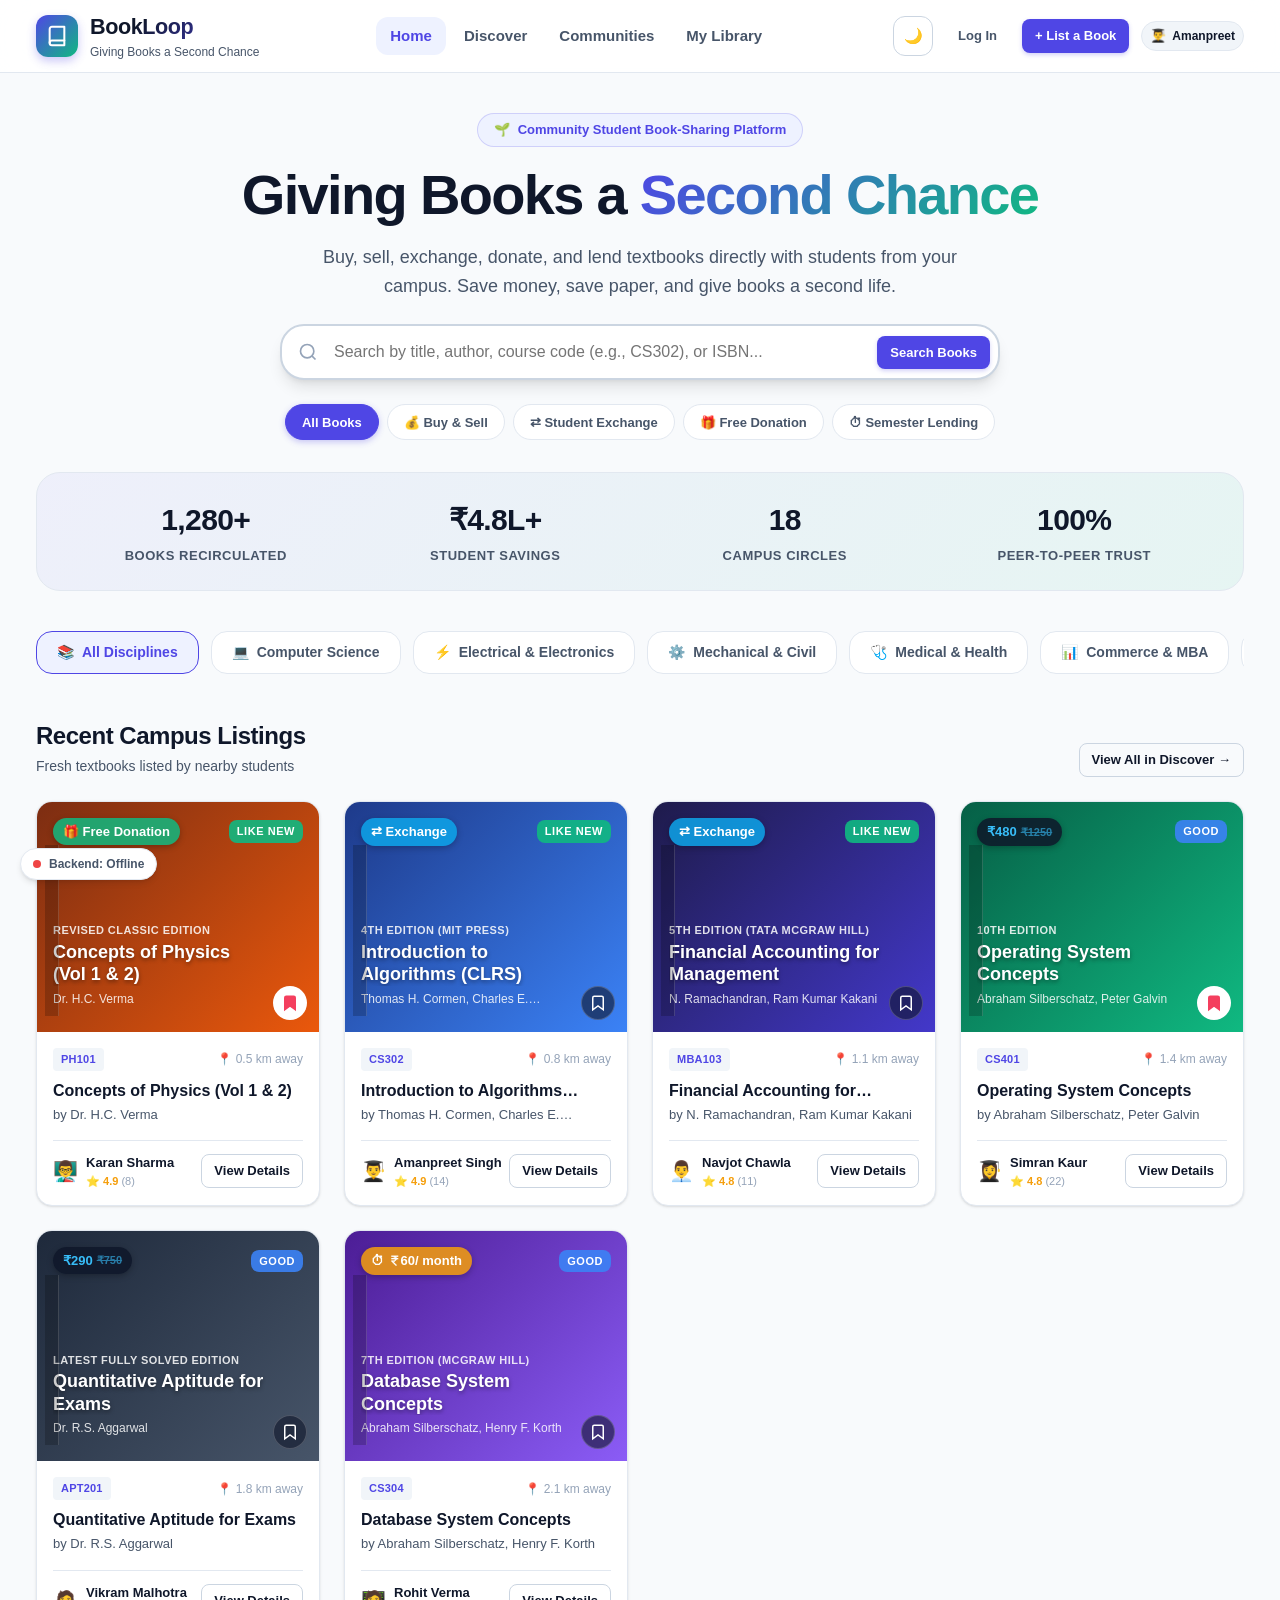
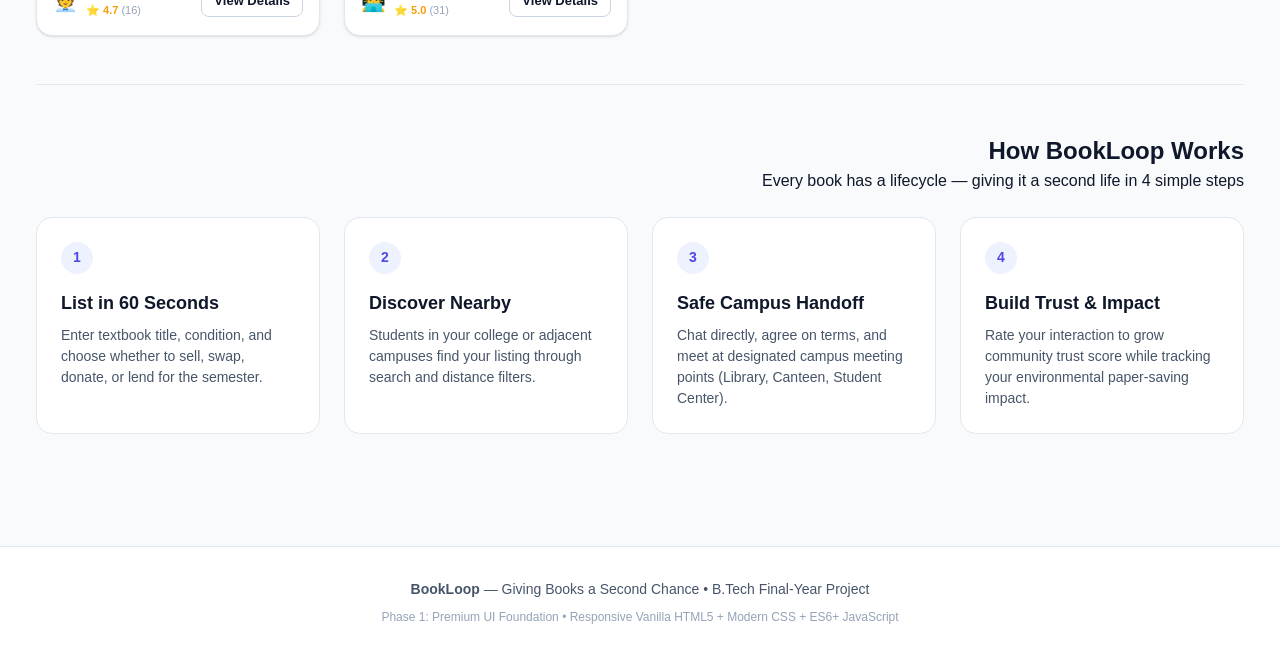
==== commit 4a5cffc2: "Restore original clean Phase 1 student marketplace frontend" ====
--- a/frontend/index.html
+++ b/frontend/index.html
@@ -1,433 +1,557 @@
 <!DOCTYPE html>
-<html lang="en" data-theme="dark">
+<html lang="en">
 <head>
   <meta charset="UTF-8">
   <meta name="viewport" content="width=device-width, initial-scale=1.0">
-  <meta name="theme-color" content="#070b18">
   <title>BookLoop — Giving Books a Second Chance</title>
-  <meta name="description" content="BookLoop is a modern, student-driven book-sharing platform for buying, selling, exchanging, donating, and lending textbooks.">
-
-  <!-- Google Fonts: Plus Jakarta Sans & Inter & JetBrains Mono -->
-  <link rel="preconnect" href="https://fonts.googleapis.com">
-  <link rel="preconnect" href="https://fonts.gstatic.com" crossorigin>
-  <link href="https://fonts.googleapis.com/css2?family=Inter:wght@300;400;500;600;700&family=JetBrains+Mono:wght@400;500&family=Plus+Jakarta+Sans:wght@500;600;700;800&display=swap" rel="stylesheet">
-
-  <!-- Stylesheets -->
+  
+  <!-- Modern Stylesheets -->
   <link rel="stylesheet" href="assets/css/variables.css">
   <link rel="stylesheet" href="assets/css/reset.css">
   <link rel="stylesheet" href="assets/css/components.css">
   <link rel="stylesheet" href="assets/css/style.css">
-
+  
   <!-- Favicon -->
   <link rel="icon" href="data:image/svg+xml,<svg xmlns=%22http://www.w3.org/2000/svg%22 viewBox=%220 0 100 100%22><text y=%22.9em%22 font-size=%2290%22>📚</text></svg>">
 </head>
 <body>
 
-  <!-- ============================================================
-       AURORA BACKGROUND CANVAS
-       ============================================================ -->
-  <div id="aurora-canvas" aria-hidden="true">
-    <div class="aurora-blob aurora-blob-1"></div>
-    <div class="aurora-blob aurora-blob-2"></div>
-    <div class="aurora-blob aurora-blob-3"></div>
-    <div class="aurora-blob aurora-blob-4"></div>
+  <!-- Splash Screen (Auto-fades out on load) -->
+  <div id="splash-screen" class="splash-screen">
+    <div class="splash-logo">📚</div>
+    <div class="splash-title">BookLoop</div>
+    <div class="splash-subtitle">Giving Books a Second Chance</div>
   </div>
 
-  <!-- ============================================================
-       CINEMATIC SPLASH SCREEN (3-Step Brand Reveal)
-       ============================================================ -->
-  <div id="splash" aria-label="BookLoop Loading">
-    <div class="splash-ambient"></div>
-    <div class="splash-logo-wrap">
-      <div class="splash-icon">📚</div>
-      <div class="splash-name">BookLoop</div>
-      <div class="splash-tagline">Giving Books a Second Chance</div>
+  <!-- Sticky Modern Top Navigation -->
+  <header class="app-header">
+    <div class="app-container">
+      <div class="nav-container">
+        
+        <!-- Brand Identity -->
+        <a href="#/home" class="brand-group" title="BookLoop Home">
+          <div class="brand-logo-icon">
+            <svg width="22" height="22" viewBox="0 0 24 24" fill="none" stroke="currentColor" stroke-width="2.2" stroke-linecap="round" stroke-linejoin="round">
+              <path d="M4 19.5A2.5 2.5 0 0 1 6.5 17H20"></path>
+              <path d="M6.5 2H20v20H6.5A2.5 2.5 0 0 1 4 19.5v-15A2.5 2.5 0 0 1 6.5 2z"></path>
+            </svg>
+          </div>
+          <div class="brand-info">
+            <span class="brand-title">BookLoop</span>
+            <span class="brand-tagline">Giving Books a Second Chance</span>
+          </div>
+        </a>
+
+        <!-- Desktop Navigation Links -->
+        <nav class="desktop-nav" aria-label="Main Navigation">
+          <a href="#/home" class="nav-link active" data-nav-route="home">Home</a>
+          <a href="#/discover" class="nav-link" data-nav-route="discover">Discover</a>
+          <a href="#/communities" class="nav-link" data-nav-route="communities">Communities</a>
+          <a href="#/profile" class="nav-link" data-nav-route="profile">My Library</a>
+        </nav>
+
+        <!-- Navigation Actions -->
+        <div class="nav-actions">
+          <!-- Theme Toggle -->
+          <button id="theme-toggle-btn" class="btn btn-outline btn-icon" aria-label="Toggle Dark/Light Mode" title="Switch Theme">
+            🌙
+          </button>
+
+          <!-- Auth Actions -->
+          <button id="open-login-btn" class="btn btn-ghost btn-sm">Log In</button>
+          <button id="open-signup-btn" class="btn btn-primary btn-sm">
+            <span>+ List a Book</span>
+          </button>
+
+          <!-- User Profile Avatar Pill -->
+          <a href="#/profile" class="user-avatar-pill" title="View Profile" style="display: flex; align-items: center; gap: 6px; padding: 4px 8px; border-radius: 9999px; background: var(--bg-surface-subtle); border: 1px solid var(--border-subtle); font-size: 0.8125rem; font-weight: 600;">
+            <span>👨‍🎓</span>
+            <span class="desktop-only" style="font-size: 0.75rem;">Amanpreet</span>
+          </a>
+        </div>
+
+      </div>
     </div>
-    <div class="splash-dots">
-      <div class="splash-dot"></div>
-      <div class="splash-dot"></div>
-      <div class="splash-dot"></div>
-    </div>
-  </div>
-
-  <!-- ============================================================
-       FLOATING GLASS NAVIGATION PILL
-       ============================================================ -->
-  <nav id="nav-pill" class="nav-pill" aria-label="Main navigation">
-    <!-- Brand -->
-    <a href="#/home" class="nav-brand" title="BookLoop Home">
-      <div class="nav-brand-logo">📚</div>
-      <span class="nav-brand-text">BookLoop</span>
-    </a>
-
-    <!-- Nav links -->
-    <button class="nav-item active" data-route="home" title="Home View">
-      <span class="nav-item-icon">🏠</span>
-      <span class="nav-item-label">Home</span>
-    </button>
-
-    <button class="nav-item" data-route="discover" title="Discover Books">
-      <span class="nav-item-icon">🔍</span>
-      <span class="nav-item-label">Discover</span>
-    </button>
-
-    <button class="nav-item" data-route="communities" title="Student Communities">
-      <span class="nav-item-icon">👥</span>
-      <span class="nav-item-label">Communities</span>
-    </button>
-
-    <button class="nav-item" data-route="profile" title="My Profile & Library">
-      <span class="nav-item-icon">👤</span>
-      <span class="nav-item-label">Profile</span>
-    </button>
-
-    <!-- Actions -->
-    <div class="nav-actions">
-      <button id="theme-toggle" class="theme-toggle" title="Toggle theme" aria-label="Toggle dark/light mode">☀️</button>
-      <button class="btn btn-primary btn-sm" data-auth-signup>+ List Book</button>
-    </div>
-  </nav>
-
-  <!-- ============================================================
-       MAIN APP SHELL
-       ============================================================ -->
-  <div id="app">
-    <main id="main-content">
-      <div class="container">
-
-        <!-- ============================================================
-             VIEW 1: HOME
-             ============================================================ -->
-        <section id="view-home" class="view view-active">
+  </header>
+
+  <!-- Main Views Container -->
+  <main class="app-container" style="min-height: 75vh;">
+
+    <!-- ====================================================================
+         VIEW: HOME
+         ==================================================================== -->
+    <section id="view-home" class="app-view view-active">
+      
+      <!-- Hero Banner -->
+      <div class="hero-section">
+        <div class="hero-pill-badge">
+          <span>🌱</span>
+          <span>Community Student Book-Sharing Platform</span>
+        </div>
+        <h1 class="hero-title">
+          Giving Books a <span>Second Chance</span>
+        </h1>
+        <p class="hero-desc">
+          Buy, sell, exchange, donate, and lend textbooks directly with students from your campus. Save money, save paper, and give books a second life.
+        </p>
+
+        <!-- Search Bar -->
+        <div class="hero-search-wrapper">
+          <form id="hero-search-form" class="hero-search-box">
+            <svg width="20" height="20" viewBox="0 0 24 24" fill="none" stroke="currentColor" stroke-width="2" style="color: var(--text-muted); margin-right: 8px;">
+              <circle cx="11" cy="11" r="8"></circle>
+              <line x1="21" y1="21" x2="16.65" y2="16.65"></line>
+            </svg>
+            <input type="text" id="hero-search-input" class="search-input-field" placeholder="Search by title, author, course code (e.g., CS302), or ISBN..." autocomplete="off">
+            <button type="submit" class="btn btn-primary btn-sm">Search Books</button>
+          </form>
+        </div>
+
+        <!-- Quick Listing Type Filter Pills -->
+        <div class="hero-filter-pills">
+          <button class="filter-pill active" data-type-filter="all">All Books</button>
+          <button class="filter-pill" data-type-filter="sell">💰 Buy & Sell</button>
+          <button class="filter-pill" data-type-filter="exchange">⇄ Student Exchange</button>
+          <button class="filter-pill" data-type-filter="donate">🎁 Free Donation</button>
+          <button class="filter-pill" data-type-filter="lend">⏱ Semester Lending</button>
+        </div>
+      </div>
+
+      <!-- Campus Impact Micro-Banner -->
+      <div class="impact-banner">
+        <div class="impact-item">
+          <span class="impact-num">1,280+</span>
+          <span class="impact-label">Books Recirculated</span>
+        </div>
+        <div class="impact-item">
+          <span class="impact-num">₹4.8L+</span>
+          <span class="impact-label">Student Savings</span>
+        </div>
+        <div class="impact-item">
+          <span class="impact-num">18</span>
+          <span class="impact-label">Campus Circles</span>
+        </div>
+        <div class="impact-item">
+          <span class="impact-num">100%</span>
+          <span class="impact-label">Peer-to-Peer Trust</span>
+        </div>
+      </div>
+
+      <!-- Disciplines / Category Carousel -->
+      <div class="category-scroll-container" id="category-chips-bar">
+        <!-- Injected via JS -->
+      </div>
+
+      <!-- Recent Listings Section -->
+      <section style="margin-bottom: var(--space-12);">
+        <div class="section-header">
+          <div class="section-title-wrap">
+            <h2>Recent Campus Listings</h2>
+            <p>Fresh textbooks listed by nearby students</p>
+          </div>
+          <a href="#/discover" class="btn btn-outline btn-sm">View All in Discover →</a>
+        </div>
+
+        <!-- Book Cards Grid -->
+        <div id="home-books-grid" class="book-grid">
+          <!-- Injected via JS -->
+        </div>
+      </section>
+
+      <!-- How BookLoop Works (Lifecycle) -->
+      <section class="lifecycle-section">
+        <div class="section-header" style="text-align: center; justify-content: center; flex-direction: column;">
+          <h2>How BookLoop Works</h2>
+          <p>Every book has a lifecycle — giving it a second life in 4 simple steps</p>
+        </div>
+
+        <div class="step-grid">
+          <div class="step-card">
+            <div class="step-number">1</div>
+            <h3 class="step-title">List in 60 Seconds</h3>
+            <p class="step-desc">Enter textbook title, condition, and choose whether to sell, swap, donate, or lend for the semester.</p>
+          </div>
+          <div class="step-card">
+            <div class="step-number">2</div>
+            <h3 class="step-title">Discover Nearby</h3>
+            <p class="step-desc">Students in your college or adjacent campuses find your listing through search and distance filters.</p>
+          </div>
+          <div class="step-card">
+            <div class="step-number">3</div>
+            <h3 class="step-title">Safe Campus Handoff</h3>
+            <p class="step-desc">Chat directly, agree on terms, and meet at designated campus meeting points (Library, Canteen, Student Center).</p>
+          </div>
+          <div class="step-card">
+            <div class="step-number">4</div>
+            <h3 class="step-title">Build Trust & Impact</h3>
+            <p class="step-desc">Rate your interaction to grow community trust score while tracking your environmental paper-saving impact.</p>
+          </div>
+        </div>
+      </section>
+
+    </section>
+
+    <!-- ====================================================================
+         VIEW: DISCOVER
+         ==================================================================== -->
+    <section id="view-discover" class="app-view">
+      <div class="section-header" style="margin-top: var(--space-6);">
+        <div class="section-title-wrap">
+          <h2>Discover Textbooks</h2>
+          <p>Explore and filter books available across all student communities</p>
+        </div>
+        
+        <!-- Skeleton Toggle for Testing Loading Animations -->
+        <button id="toggle-skeleton-btn" class="btn btn-outline btn-sm" title="Preview Shimmer Loading Skeletons">
+          <span>✨ Toggle Loading State</span>
+        </button>
+      </div>
+
+      <!-- Discover Filter Bar -->
+      <div class="discover-filter-bar">
+        <div class="filter-left">
+          <input type="text" id="discover-search-input" class="form-input" style="width: 240px; padding: 0.45rem 0.75rem;" placeholder="Search books...">
           
-          <!-- Hero Section -->
-          <div class="hero">
-            <!-- Left: Text & Search -->
-            <div class="hero-left">
-              <div class="hero-eyebrow">
-                <span>🌱</span> Student Book Exchange Platform
+          <select id="filter-type-select" class="form-select" style="width: auto; padding: 0.45rem 0.75rem;">
+            <option value="all">All Listing Types</option>
+            <option value="sell">For Sale</option>
+            <option value="exchange">Exchange</option>
+            <option value="donate">Free Donation</option>
+            <option value="lend">Semester Lending</option>
+          </select>
+
+          <select id="filter-category-select" class="form-select" style="width: auto; padding: 0.45rem 0.75rem;">
+            <option value="all">All Disciplines</option>
+            <option value="cse">Computer Science</option>
+            <option value="ece-ee">Electrical & Electronics</option>
+            <option value="mech-civil">Mechanical & Civil</option>
+            <option value="medical">Medical & Health</option>
+            <option value="commerce">Commerce & MBA</option>
+            <option value="exams">GATE & Exams</option>
+          </select>
+
+          <select id="filter-condition-select" class="form-select" style="width: auto; padding: 0.45rem 0.75rem;">
+            <option value="all">Any Condition</option>
+            <option value="like_new">Like New</option>
+            <option value="good">Good Condition</option>
+            <option value="worn">Worn / Usable</option>
+          </select>
+        </div>
+
+        <div class="filter-right">
+          <select id="sort-by-select" class="form-select" style="width: auto; padding: 0.45rem 0.75rem;">
+            <option value="nearest">Nearest First</option>
+            <option value="price-low">Price: Low to High</option>
+            <option value="price-high">Price: High to Low</option>
+            <option value="rating">Highest Seller Trust</option>
+          </select>
+        </div>
+      </div>
+
+      <!-- Discover Books Grid -->
+      <div id="discover-books-grid" class="book-grid">
+        <!-- Injected via JS -->
+      </div>
+
+      <!-- Empty State -->
+      <div id="discover-empty-state" class="empty-state" style="display: none;">
+        <div class="empty-icon">🔍</div>
+        <h3 class="empty-title">No matching books found</h3>
+        <p class="empty-desc">Try loosening your search terms or clearing specific category and condition filters.</p>
+        <button id="reset-filters-btn" class="btn btn-outline btn-sm">Reset All Filters</button>
+      </div>
+    </section>
+
+    <!-- ====================================================================
+         VIEW: COMMUNITIES
+         ==================================================================== -->
+    <section id="view-communities" class="app-view">
+      <div class="section-header" style="margin-top: var(--space-6);">
+        <div class="section-title-wrap">
+          <h2>Student Communities</h2>
+          <p>Join campus circles and subject groups to swap books directly with peers</p>
+        </div>
+        <button id="create-comm-btn" class="btn btn-primary btn-sm">+ Create Student Circle</button>
+      </div>
+
+      <div class="community-grid">
+        <div class="community-card">
+          <div class="comm-header">
+            <div class="comm-icon">💻</div>
+            <div>
+              <span class="badge badge-emerald" style="margin-bottom: 4px;">Most Active</span>
+              <h3 class="comm-title">B.Tech CSE Textbook Exchange</h3>
+              <p class="comm-tagline">Algorithms, OS, DBMS, Compiler, and AI textbook exchanges across semesters.</p>
+            </div>
+          </div>
+          <div class="comm-meta">
+            <span>👥 420 Students</span>
+            <span>📚 340 Books Swapped</span>
+          </div>
+          <button class="btn btn-primary btn-sm" onclick="alert('Community joined! You will now receive alerts for new CSE book listings.')">Join Community</button>
+        </div>
+
+        <div class="community-card">
+          <div class="comm-header">
+            <div class="comm-icon">📖</div>
+            <div>
+              <span class="badge badge-indigo" style="margin-bottom: 4px;">Literature & Novels</span>
+              <h3 class="comm-title">Ludhiana Student Readers Circle</h3>
+              <p class="comm-tagline">Non-fiction, self-growth, novels, and classics passed hand-to-hand.</p>
+            </div>
+          </div>
+          <div class="comm-meta">
+            <span>👥 285 Students</span>
+            <span>📚 195 Books Swapped</span>
+          </div>
+          <button class="btn btn-outline btn-sm" onclick="alert('Community joined!')">Join Community</button>
+        </div>
+
+        <div class="community-card">
+          <div class="comm-header">
+            <div class="comm-icon">🎯</div>
+            <div>
+              <span class="badge badge-amber" style="margin-bottom: 4px;">Exam Prep</span>
+              <h3 class="comm-title">GATE & Competitive Exam Aspirants</h3>
+              <p class="comm-tagline">Previous Year Question banks, Made Easy notes, and aptitude reference materials.</p>
+            </div>
+          </div>
+          <div class="comm-meta">
+            <span>👥 512 Students</span>
+            <span>📚 480 Books Swapped</span>
+          </div>
+          <button class="btn btn-outline btn-sm" onclick="alert('Community joined!')">Join Community</button>
+        </div>
+      </div>
+    </section>
+
+    <!-- ====================================================================
+         VIEW: PROFILE / MY LIBRARY
+         ==================================================================== -->
+    <section id="view-profile" class="app-view">
+      <div class="section-header" style="margin-top: var(--space-6);">
+        <div class="section-title-wrap">
+          <h2>Student Profile & Library</h2>
+          <p>Manage your listed textbooks, saved wishlist, and personal green impact</p>
+        </div>
+      </div>
+
+      <!-- Student Profile Card -->
+      <div class="card" style="margin-bottom: var(--space-6);">
+        <div style="display: flex; align-items: center; justify-content: space-between; flex-wrap: wrap; gap: var(--space-4);">
+          <div style="display: flex; align-items: center; gap: var(--space-4);">
+            <div style="width: 72px; height: 72px; border-radius: 50%; background: var(--primary-light); display: flex; align-items: center; justify-content: center; font-size: 2.25rem;">
+              👨‍🎓
+            </div>
+            <div>
+              <h3 style="font-size: 1.35rem; font-weight: 800; color: var(--text-primary);">Amanpreet Singh</h3>
+              <p style="font-size: 0.875rem; color: var(--text-secondary);">GNDEC Ludhiana &bull; 3rd Year B.Tech Computer Science</p>
+              <div style="display: flex; align-items: center; gap: var(--space-2); margin-top: 4px;">
+                <span class="badge badge-emerald">Trust Score: ⭐ 4.9 (14 Reviews)</span>
+                <span class="badge badge-indigo">Verified Student</span>
               </div>
-              <h1 class="hero-title">
-                Give Books a <br>
-                <span class="hero-title-accent">Second Life</span>
-              </h1>
-              <p class="hero-subtitle">
-                Share, sell, exchange, or donate engineering, medical, and exam prep textbooks directly with students on your campus.
-              </p>
-
-              <!-- Hero Search Form -->
-              <form id="hero-search-form" class="hero-search-wrap">
-                <div class="hero-search">
-                  <span style="font-size:1.2rem;color:var(--text-tertiary);">🔍</span>
-                  <input type="text" id="hero-search-input" placeholder="Search title, author, course code (e.g. CS302)..." aria-label="Search books">
-                  <button type="submit" class="btn btn-primary btn-sm">Search</button>
-                </div>
-              </form>
-
-              <!-- Hero Pills -->
-              <div class="hero-pills">
-                <button class="filter-pill" data-hero-pill="exchange">🔄 Exchange</button>
-                <button class="filter-pill" data-hero-pill="donate">🎁 Free Donation</button>
-                <button class="filter-pill" data-hero-pill="lend">⏳ Lending</button>
-                <button class="filter-pill" data-hero-pill="cse">💻 B.Tech CSE</button>
-              </div>
-
-              <!-- Stats counters -->
-              <div class="stats-row">
-                <div class="stat-item">
-                  <span class="stat-value">1,420+</span>
-                  <span class="stat-label">Books Shared</span>
-                </div>
-                <div class="stat-divider"></div>
-                <div class="stat-item">
-                  <span class="stat-value">₹3.8L</span>
-                  <span class="stat-label">Student Savings</span>
-                </div>
-                <div class="stat-divider"></div>
-                <div class="stat-item">
-                  <span class="stat-value">98.4%</span>
-                  <span class="stat-label">Trust Score</span>
-                </div>
-              </div>
-            </div>
-
-            <!-- Right: Interactive 3D Showcase Card -->
-            <div class="hero-right">
-              <div class="hero-showcase">
-                <div class="hero-book-card">
-                  <span class="hero-book-emoji">📚</span>
-                  <div style="text-align:center;">
-                    <span class="badge badge-primary mb-6" style="margin-bottom:8px;">B.Tech Core Textbook</span>
-                    <h3 style="font-family:var(--font-display);font-size:var(--text-lg);font-weight:700;color:var(--text-primary);margin-bottom:4px;">Introduction to Algorithms</h3>
-                    <p style="font-size:var(--text-xs);color:var(--text-tertiary);margin-bottom:12px;">Thomas H. Cormen · 4th Edition</p>
-                    <div style="display:flex;align-items:center;justify-content:center;gap:8px;">
-                      <span class="badge badge-exchange">Exchange Available</span>
-                      <span style="font-size:var(--text-xs);color:var(--success-400);font-weight:600;">0.8 km away</span>
-                    </div>
-                  </div>
-                </div>
-
-                <!-- Floating satellite badges -->
-                <div class="badge-satellite badge-satellite-1">
-                  <span>👨‍🎓</span> Amanpreet · Trust 4.9 ★
-                </div>
-                <div class="badge-satellite badge-satellite-2">
-                  <span>⚡</span> Instant Chat Available
-                </div>
-                <div class="badge-satellite badge-satellite-3">
-                  <span>📍</span> GNDEC Campus
-                </div>
-              </div>
-            </div>
-          </div>
-
-          <div class="section-divider"></div>
-
-          <!-- Featured Listings Section -->
-          <div class="section">
-            <div class="section-header">
-              <div>
-                <h2 class="section-title">Recently Listed Books</h2>
-                <p class="section-subtitle">Freshly added by verified campus students near you</p>
-              </div>
-              <a href="#/discover" class="section-link">Explore all books →</a>
-            </div>
-
-            <div id="home-books-grid" class="books-grid">
-              <!-- Rendered via JS -->
-            </div>
-          </div>
-
-          <div class="section-divider"></div>
-
-          <!-- Impact Section -->
-          <div class="section">
-            <div class="impact-section">
-              <div class="demo-label" style="margin-bottom:16px;">
-                <span>📊</span> Platform Metrics · Real-time Impact
-              </div>
-              <h2 class="section-title" style="margin-bottom:8px;">BookLoop Impact Dashboard</h2>
-              <p class="section-subtitle" style="max-width:500px;margin:0 auto;">Giving textbooks a second life saves money, builds campus community, and reduces paper waste.</p>
-
-              <div class="impact-grid">
-                <div class="impact-item">
-                  <span class="impact-icon">♻️</span>
-                  <span class="impact-num">1,420</span>
-                  <span class="impact-lbl">Books Given Second Life</span>
-                </div>
-                <div class="impact-item">
-                  <span class="impact-icon">🌱</span>
-                  <span class="impact-num">4.2 Tons</span>
-                  <span class="impact-lbl">Paper Saved</span>
-                </div>
-                <div class="impact-item">
-                  <span class="impact-icon">🤝</span>
-                  <span class="impact-num">890+</span>
-                  <span class="impact-lbl">Students Connected</span>
-                </div>
-              </div>
-            </div>
-          </div>
-
-        </section>
-
-
-        <!-- ============================================================
-             VIEW 2: DISCOVER
-             ============================================================ -->
-        <section id="view-discover" class="view">
-          <div class="discover-header">
-            <h1 class="discover-title">Discover Textbooks</h1>
-            <p class="discover-subtitle">Filter by subject, course, price, distance, or listing type</p>
-
-            <!-- Search & Controls -->
-            <div class="discover-controls">
-              <div class="input-search-wrap discover-search">
-                <span class="search-icon">🔍</span>
-                <input type="text" id="discover-search-input" class="input" placeholder="Search by title, author, course, ISBN...">
-              </div>
-
-              <select id="discover-sort" class="discover-sort" aria-label="Sort books">
-                <option value="newest">✨ Newest First</option>
-                <option value="price-asc">🏷️ Price: Low to High</option>
-                <option value="price-desc">🏷️ Price: High to Low</option>
-                <option value="nearest">📍 Nearest First</option>
-              </select>
-            </div>
-
-            <!-- Filter Pills -->
-            <div id="discover-pills" class="filter-pills" style="margin-bottom:16px;">
-              <!-- Rendered via JS -->
-            </div>
-
-            <!-- Results count info -->
-            <div id="discover-result-info" class="discover-results-info">
-              Showing <span>8</span> listings · <span class="badge badge-demo">⚠️ Demo data</span>
-            </div>
-          </div>
-
-          <!-- Books Grid -->
-          <div id="discover-grid" class="books-grid">
-            <!-- Rendered via JS -->
-          </div>
-        </section>
-
-
-        <!-- ============================================================
-             VIEW 3: COMMUNITIES
-             ============================================================ -->
-        <section id="view-communities" class="view">
-          <div class="communities-header">
-            <div class="demo-label" style="margin-bottom:12px;">
-              <span>👥</span> Student Hubs · Campus Circles
-            </div>
-            <h1 class="discover-title">Student Communities</h1>
-            <p class="discover-subtitle">Join department & subject groups to request, exchange, and recommend books</p>
-          </div>
-
-          <div id="communities-list" class="communities-list">
-            <!-- Rendered via JS -->
-          </div>
-        </section>
-
-
-        <!-- ============================================================
-             VIEW 4: PROFILE
-             ============================================================ -->
-        <section id="view-profile" class="view">
-          <div class="profile-header">
-            <div class="profile-card reveal">
-              <div class="profile-avatar">👨‍🎓</div>
-              <div class="profile-info">
-                <h1 class="profile-name">Amanpreet Singh</h1>
-                <p class="profile-college">GNDEC Engineering College · Ludhiana</p>
-                <p class="profile-course">B.Tech Computer Science & Engineering (3rd Year)</p>
-                <div style="display:flex;gap:8px;margin-top:12px;flex-wrap:wrap;">
-                  <span class="badge badge-primary">★ 4.9 Trust Score</span>
-                  <span class="badge badge-success">14 Interactions</span>
-                  <span class="badge badge-cyan">CSE Member</span>
-                </div>
-              </div>
-              <button class="btn btn-glass btn-sm" data-auth-login style="align-self:flex-start;">Switch Persona</button>
-            </div>
-
-            <!-- Profile Stats -->
-            <div class="profile-stats reveal reveal-delay-1">
-              <div class="profile-stat-card">
-                <div class="profile-stat-num">8</div>
-                <div class="profile-stat-lbl">Books Shared</div>
-              </div>
-              <div class="profile-stat-card">
-                <div class="profile-stat-num">3</div>
-                <div class="profile-stat-lbl">Exchanges Made</div>
-              </div>
-              <div class="profile-stat-card">
-                <div class="profile-stat-num">₹2,400</div>
-                <div class="profile-stat-lbl">Saved on Books</div>
-              </div>
-            </div>
-
-            <!-- My Listings section preview -->
-            <div class="section reveal reveal-delay-2" style="padding-top:0;">
-              <div class="section-header">
-                <div>
-                  <h2 class="section-title" style="font-size:var(--text-xl);">My Active Listings</h2>
-                  <p class="section-subtitle">Books you currently have listed for swap or sale</p>
-                </div>
-                <button class="btn btn-primary btn-sm" data-auth-signup>+ New Listing</button>
-              </div>
-
-              <div class="card card-elevated" style="padding:var(--space-6);display:flex;align-items:center;gap:var(--space-4);">
-                <div style="font-size:2.5rem;">📖</div>
-                <div style="flex:1;">
-                  <h3 style="font-size:var(--text-base);font-weight:600;color:var(--text-primary);">Introduction to Algorithms (CLRS)</h3>
-                  <p style="font-size:var(--text-xs);color:var(--text-tertiary);">Exchange · 4th Edition · 89 views</p>
-                </div>
-                <span class="badge badge-success">Active</span>
-              </div>
-            </div>
-          </div>
-        </section>
-
-      </div>
-    </main>
-  </div>
-
-  <!-- ============================================================
-       STATUS INDICATOR (Bottom-left floating)
-       ============================================================ -->
-  <div id="status-dot" title="Click to view FastAPI backend diagnostic">
-    <div class="status-indicator degraded"></div>
-    <span class="status-label">API Health</span>
-  </div>
-
-  <!-- ============================================================
-       MODAL 1: AUTHENTICATION (Login / Sign Up)
-       ============================================================ -->
-  <dialog id="modal-auth" class="modal">
-    <div class="modal-panel">
-      <button class="modal-close" aria-label="Close modal">✕</button>
-
-      <div class="modal-header text-center">
-        <div style="font-size:2.5rem;margin-bottom:8px;">📚</div>
-        <h2 class="modal-title">Welcome to BookLoop</h2>
-        <p class="modal-subtitle">Give textbooks a second life on your campus</p>
-      </div>
-
-      <!-- Auth Tabs -->
-      <div class="auth-tabs">
-        <button class="auth-tab active" data-panel="login">Log In</button>
-        <button class="auth-tab" data-panel="signup">Create Account</button>
-      </div>
-
-      <!-- Login Form -->
-      <form id="auth-login-form">
-        <div class="input-group mb-4">
-          <label class="input-label" for="login-email">Student Email</label>
-          <input type="email" id="login-email" class="input" placeholder="student@gndec.ac.in" required>
-        </div>
-        <div class="input-group mb-6">
-          <label class="input-label" for="login-pass">Password</label>
-          <input type="password" id="login-pass" class="input" placeholder="••••••••" required>
-        </div>
-        <button type="submit" class="btn btn-primary" style="width:100%;">Log In</button>
-      </form>
-
-      <!-- Signup Form -->
-      <form id="auth-signup-form" hidden>
-        <div class="input-group mb-4">
-          <label class="input-label" for="signup-name">Full Name</label>
-          <input type="text" id="signup-name" class="input" placeholder="Amanpreet Singh" required>
-        </div>
-        <div class="input-group mb-4">
-          <label class="input-label" for="signup-email">Student Email</label>
-          <input type="email" id="signup-email" class="input" placeholder="student@gndec.ac.in" required>
-        </div>
-        <div class="input-group mb-6">
-          <label class="input-label" for="signup-pass">Password</label>
-          <input type="password" id="signup-pass" class="input" placeholder="••••••••" required>
-        </div>
-        <button type="submit" class="btn btn-primary" style="width:100%;">Create Account</button>
-      </form>
-
-      <div class="divider"><span>DEMO MODE</span></div>
-      <p style="font-size:var(--text-xs);color:var(--text-tertiary);text-align:center;">Real user authentication will be wired in Phase 2.</p>
+            </div>
+          </div>
+          <div>
+            <button class="btn btn-outline btn-sm" onclick="alert('Edit Profile modal scheduled for Phase 2!')">Edit Profile</button>
+          </div>
+        </div>
+
+        <div class="impact-banner" style="margin-top: var(--space-6); margin-bottom: 0;">
+          <div class="impact-item">
+            <span class="impact-num">6</span>
+            <span class="impact-label">Books Listed</span>
+          </div>
+          <div class="impact-item">
+            <span class="impact-num">8</span>
+            <span class="impact-label">Books Given Life</span>
+          </div>
+          <div class="impact-item">
+            <span class="impact-num">3</span>
+            <span class="impact-label">Saved Wishlist</span>
+          </div>
+          <div class="impact-item">
+            <span class="impact-num">₹3,450</span>
+            <span class="impact-label">Personal Savings</span>
+          </div>
+        </div>
+      </div>
+
+      <!-- Wishlist / My Books Section -->
+      <div class="section-header">
+        <div class="section-title-wrap">
+          <h3 style="font-size: 1.125rem; font-weight: 700;">Saved Books (Wishlist)</h3>
+        </div>
+      </div>
+      <div id="wishlist-books-grid" class="book-grid">
+        <!-- Injected via JS -->
+      </div>
+    </section>
+
+  </main>
+
+  <!-- ====================================================================
+       MODAL: Student Login & Sign Up (<dialog>)
+       ==================================================================== -->
+  <dialog id="auth-modal" class="app-modal">
+    <div class="modal-box">
+      <div class="modal-header">
+        <div class="tabs-nav" style="width: 100%;">
+          <button id="auth-tab-login" class="tab-btn active" data-auth-tab="login">Student Login</button>
+          <button id="auth-tab-signup" class="tab-btn" data-auth-tab="signup">Create Account</button>
+        </div>
+        <button class="modal-close-btn" data-modal-close aria-label="Close Modal">&times;</button>
+      </div>
+
+      <div class="modal-body">
+        <!-- Login Form -->
+        <form id="login-form">
+          <div class="form-group">
+            <label class="form-label" for="login-email">Student Email Address</label>
+            <input type="email" id="login-email" class="form-input" placeholder="student@college.edu" required>
+          </div>
+          <div class="form-group">
+            <label class="form-label" for="login-password">Password</label>
+            <input type="password" id="login-password" class="form-input" placeholder="••••••••" required>
+          </div>
+          <button type="submit" class="btn btn-primary" style="width: 100%; margin-top: var(--space-2);">Log In to BookLoop</button>
+        </form>
+
+        <!-- Sign-Up Form (Hidden initially) -->
+        <form id="signup-form" style="display: none;">
+          <div class="form-group">
+            <label class="form-label" for="signup-name">Full Name</label>
+            <input type="text" id="signup-name" class="form-input" placeholder="e.g. Amanpreet Singh" required>
+          </div>
+          <div class="form-group">
+            <label class="form-label" for="signup-email">Student Email</label>
+            <input type="email" id="signup-email" class="form-input" placeholder="student@college.edu" required>
+          </div>
+          <div class="form-row">
+            <div class="form-group">
+              <label class="form-label" for="signup-college">College / University</label>
+              <input type="text" id="signup-college" class="form-input" placeholder="e.g. GNDEC Ludhiana" required>
+            </div>
+            <div class="form-group">
+              <label class="form-label" for="signup-course">Degree / Course</label>
+              <input type="text" id="signup-course" class="form-input" placeholder="e.g. B.Tech CSE" required>
+            </div>
+          </div>
+          <div class="form-group">
+            <label class="form-label" for="signup-password">Create Password</label>
+            <input type="password" id="signup-password" class="form-input" placeholder="At least 8 characters" required>
+          </div>
+          <button type="submit" class="btn btn-secondary" style="width: 100%; margin-top: var(--space-2);">Join BookLoop Community</button>
+        </form>
+      </div>
+
+      <div class="modal-footer" style="justify-content: center; font-size: 0.8125rem; color: var(--text-secondary);">
+        <span>🔒 Secure verification designed for verified students</span>
+      </div>
     </div>
   </dialog>
 
-  <!-- ============================================================
-       MODAL 2: BOOK DETAILS
-       ============================================================ -->
-  <dialog id="modal-book" class="modal" style="max-width:min(600px, calc(100vw - 2rem));">
-    <div class="modal-panel">
-      <button class="modal-close" aria-label="Close modal">✕</button>
-      <div id="modal-book-content">
-        <!-- Rendered via JS in modal.js -->
+  <!-- ====================================================================
+       MODAL: Book Details Preview (<dialog>)
+       ==================================================================== -->
+  <dialog id="book-detail-modal" class="app-modal" style="max-width: 620px;">
+    <div class="modal-box">
+      <div class="modal-header">
+        <span id="detail-category-badge" class="badge badge-indigo">Category</span>
+        <button class="modal-close-btn" data-modal-close aria-label="Close Details">&times;</button>
+      </div>
+
+      <div class="modal-body" id="book-detail-content">
+        <!-- Injected via JS when clicking a book -->
       </div>
     </div>
   </dialog>
 
-  <!-- Application Entry Point -->
+  <!-- ====================================================================
+       MODAL: Developer Diagnostics Drawer (<dialog>)
+       ==================================================================== -->
+  <dialog id="dev-drawer-modal" class="app-modal" style="max-width: 680px;">
+    <div class="modal-box">
+      <div class="modal-header">
+        <div class="card-title">
+          <span class="pulse-indicator pulse-green"></span>
+          System Foundation & Backend Monitor
+        </div>
+        <button class="modal-close-btn" data-modal-close aria-label="Close Developer Drawer">&times;</button>
+      </div>
+      <div class="modal-body">
+        <p style="font-size: 0.8125rem; color: var(--text-secondary); margin-bottom: var(--space-4);">
+          This diagnostics monitor is maintained for technical evaluation of the FastAPI + PostgreSQL + SQLAlchemy foundation.
+        </p>
+        <div class="stat-grid" style="margin-bottom: var(--space-4);">
+          <div class="stat-tile">
+            <span class="stat-label">FastAPI Status</span>
+            <span id="dev-server-status" class="stat-value" style="font-size: 1rem;">Checking...</span>
+          </div>
+          <div class="stat-tile">
+            <span class="stat-label">Latency</span>
+            <span id="dev-server-latency" class="stat-value" style="font-size: 1rem;">—</span>
+          </div>
+          <div class="stat-tile">
+            <span class="stat-label">PostgreSQL</span>
+            <span id="dev-db-status" class="stat-value" style="font-size: 1rem;">—</span>
+          </div>
+        </div>
+        <div class="card-title" style="font-size: 0.875rem; margin-bottom: var(--space-2);">Live JSON Payload (/api/v1/health)</div>
+        <pre id="dev-json-box" class="code-box" style="max-height: 200px;">Connecting to backend...</pre>
+      </div>
+      <div class="modal-footer">
+        <button id="dev-ping-btn" class="btn btn-primary btn-sm">Ping Again</button>
+        <a href="http://127.0.0.1:8000/api/v1/docs" target="_blank" class="btn btn-outline btn-sm">Open Swagger Docs ↗</a>
+      </div>
+    </div>
+  </dialog>
+
+  <!-- ====================================================================
+       Floating Developer Status Indicator (Non-intrusive)
+       ==================================================================== -->
+  <div id="floating-dev-badge" class="floating-dev-badge" title="Click to view Backend & Database Diagnostics">
+    <span id="floating-status-pulse" class="pulse-indicator pulse-amber"></span>
+    <span id="floating-status-text">Backend: Connecting...</span>
+  </div>
+
+  <!-- ====================================================================
+       Mobile Bottom Navigation Bar
+       ==================================================================== -->
+  <nav class="mobile-bottom-nav">
+    <a href="#/home" class="mobile-nav-item active" data-nav-route="home">
+      <span>🏠</span>
+      <span>Home</span>
+    </a>
+    <a href="#/discover" class="mobile-nav-item" data-nav-route="discover">
+      <span>🔍</span>
+      <span>Discover</span>
+    </a>
+    <a href="#/communities" class="mobile-nav-item" data-nav-route="communities">
+      <span>👥</span>
+      <span>Circles</span>
+    </a>
+    <a href="#/profile" class="mobile-nav-item" data-nav-route="profile">
+      <span>📚</span>
+      <span>Library</span>
+    </a>
+  </nav>
+
+  <!-- Toast Notification Container -->
+  <div id="toast-container" class="toast-container"></div>
+
+  <!-- Footer -->
+  <footer class="app-footer">
+    <div class="app-container">
+      <p><strong>BookLoop</strong> &mdash; Giving Books a Second Chance &bull; B.Tech Final-Year Project</p>
+      <p style="font-size: 0.75rem; color: var(--text-muted); margin-top: var(--space-2);">
+        Phase 1: Premium UI Foundation &bull; Responsive Vanilla HTML5 + Modern CSS + ES6+ JavaScript
+      </p>
+    </div>
+  </footer>
+
+  <!-- Main Application Script -->
   <script type="module" src="assets/js/app.js"></script>
+
 </body>
 </html>
--- a/frontend/assets/css/variables.css
+++ b/frontend/assets/css/variables.css
@@ -1,197 +1,148 @@
-/**
- * BookLoop Design System — CSS Custom Properties
- * Dark-first premium design with glassmorphism and aurora aesthetics.
- * Phase 1 — Premium UI Foundation
- */
+/* BookLoop Design System — Modern CSS Variables & Design Tokens */
 
 :root {
-  /* ==================== AURORA COLOR PALETTE ==================== */
-  /* Background layers — deep midnight indigo */
-  --bg-void:        #04050d;
-  --bg-base:        #070b18;
-  --bg-surface:     #0b1023;
-  --bg-raised:      #0f1530;
-  --bg-overlay:     #141a38;
+  /* Brand Palette */
+  --primary: #4F46E5;
+  --primary-hover: #4338CA;
+  --primary-light: #EEF2FF;
+  --primary-rgb: 79, 70, 229;
 
-  /* Glass surfaces */
-  --glass-1: rgba(255,255,255,0.04);
-  --glass-2: rgba(255,255,255,0.07);
-  --glass-3: rgba(255,255,255,0.10);
-  --glass-4: rgba(255,255,255,0.14);
-  --glass-border:   rgba(255,255,255,0.08);
-  --glass-border-h: rgba(255,255,255,0.16);
+  /* Sustainability / Second Chance Green */
+  --accent-green: #10B981;
+  --accent-green-hover: #059669;
+  --accent-green-light: #ECFDF5;
+  --accent-green-rgb: 16, 185, 129;
 
-  /* Primary — electric indigo/violet */
-  --primary-50:  #eef2ff;
-  --primary-100: #e0e7ff;
-  --primary-200: #c7d2fe;
-  --primary-300: #a5b4fc;
-  --primary-400: #818cf8;
-  --primary-500: #6366f1;
-  --primary-600: #4f46e5;
-  --primary-700: #4338ca;
-  --primary-800: #3730a3;
-  --primary-900: #312e81;
+  /* Secondary Accents */
+  --accent-purple: #8B5CF6;
+  --accent-amber: #F59E0B;
+  --accent-sky: #0EA5E9;
+  --accent-rose: #F43F5E;
 
-  /* Accent — electric cyan */
-  --accent-cyan-300:  #67e8f9;
-  --accent-cyan-400:  #22d3ee;
-  --accent-cyan-500:  #06b6d4;
+  /* Listing Type Colors */
+  --type-sell: #4F46E5;
+  --type-sell-bg: #EEF2FF;
+  --type-exchange: #0EA5E9;
+  --type-exchange-bg: #E0F2FE;
+  --type-donate: #10B981;
+  --type-donate-bg: #ECFDF5;
+  --type-lend: #F59E0B;
+  --type-lend-bg: #FEF3C7;
 
-  /* Accent — neon purple */
-  --accent-purple-300: #d8b4fe;
-  --accent-purple-400: #c084fc;
-  --accent-purple-500: #a855f7;
-  --accent-purple-600: #9333ea;
+  /* Condition Grades */
+  --condition-new: #10B981;
+  --condition-new-bg: #ECFDF5;
+  --condition-good: #3B82F6;
+  --condition-good-bg: #EFF6FF;
+  --condition-worn: #8B5CF6;
+  --condition-worn-bg: #F5F3FF;
 
-  /* Accent — magenta glow */
-  --accent-pink-300:  #f9a8d4;
-  --accent-pink-400:  #f472b6;
-  --accent-pink-500:  #ec4899;
+  /* Status Colors */
+  --color-success: #10B981;
+  --color-warning: #F59E0B;
+  --color-danger: #EF4444;
+  --color-info: #3B82F6;
 
-  /* Semantic colors */
-  --success-400:  #4ade80;
-  --success-500:  #22c55e;
-  --warning-400:  #facc15;
-  --warning-500:  #eab308;
-  --danger-400:   #f87171;
-  --danger-500:   #ef4444;
-  --info-400:     #38bdf8;
-  --info-500:     #0ea5e9;
+  /* Typography */
+  --font-sans: 'Inter', -apple-system, BlinkMacSystemFont, 'Segoe UI', Roboto, 'Helvetica Neue', Arial, sans-serif;
+  --font-mono: 'JetBrains Mono', 'Fira Code', Consolas, Monaco, monospace;
 
-  /* ==================== AURORA BLOB COLORS ==================== */
-  --aurora-1: rgba(99, 102, 241, 0.35);   /* indigo */
-  --aurora-2: rgba(168, 85, 247, 0.25);   /* purple */
-  --aurora-3: rgba(6, 182, 212, 0.20);    /* cyan */
-  --aurora-4: rgba(236, 72, 153, 0.15);   /* pink */
+  /* Spacing Scale */
+  --space-1: 0.25rem;
+  --space-2: 0.5rem;
+  --space-3: 0.75rem;
+  --space-4: 1rem;
+  --space-5: 1.25rem;
+  --space-6: 1.5rem;
+  --space-8: 2rem;
+  --space-10: 2.5rem;
+  --space-12: 3rem;
+  --space-16: 4rem;
 
-  /* ==================== TEXT COLORS ==================== */
-  --text-primary:    rgba(255,255,255,0.95);
-  --text-secondary:  rgba(255,255,255,0.65);
-  --text-tertiary:   rgba(255,255,255,0.40);
-  --text-muted:      rgba(255,255,255,0.25);
-  --text-inverse:    rgba(5,5,20,0.95);
+  /* Border Radii */
+  --radius-xs: 4px;
+  --radius-sm: 8px;
+  --radius-md: 12px;
+  --radius-lg: 16px;
+  --radius-xl: 24px;
+  --radius-full: 9999px;
 
-  /* ==================== TYPOGRAPHY ==================== */
-  --font-display:  'Plus Jakarta Sans', 'Inter', system-ui, sans-serif;
-  --font-body:     'Inter', system-ui, -apple-system, sans-serif;
-  --font-mono:     'JetBrains Mono', 'Fira Code', ui-monospace, monospace;
+  /* Shadows */
+  --shadow-xs: 0 1px 2px 0 rgba(0, 0, 0, 0.05);
+  --shadow-sm: 0 1px 3px 0 rgba(0, 0, 0, 0.1), 0 1px 2px -1px rgba(0, 0, 0, 0.1);
+  --shadow-md: 0 4px 6px -1px rgba(0, 0, 0, 0.1), 0 2px 4px -2px rgba(0, 0, 0, 0.1);
+  --shadow-lg: 0 10px 15px -3px rgba(0, 0, 0, 0.1), 0 4px 6px -4px rgba(0, 0, 0, 0.1);
+  --shadow-xl: 0 20px 25px -5px rgba(0, 0, 0, 0.1), 0 8px 10px -6px rgba(0, 0, 0, 0.1);
+  --shadow-glow: 0 0 20px rgba(79, 70, 229, 0.25);
+  --shadow-cover: 0 8px 16px -4px rgba(0, 0, 0, 0.15), 0 2px 6px -1px rgba(0, 0, 0, 0.08);
 
-  --text-xs:   0.75rem;    /* 12px */
-  --text-sm:   0.875rem;   /* 14px */
-  --text-base: 1rem;       /* 16px */
-  --text-md:   1.125rem;   /* 18px */
-  --text-lg:   1.25rem;    /* 20px */
-  --text-xl:   1.5rem;     /* 24px */
-  --text-2xl:  1.875rem;   /* 30px */
-  --text-3xl:  2.25rem;    /* 36px */
-  --text-4xl:  3rem;       /* 48px */
-  --text-5xl:  3.75rem;    /* 60px */
-  --text-6xl:  4.5rem;     /* 72px */
+  /* Transitions */
+  --transition-fast: 150ms cubic-bezier(0.4, 0, 0.2, 1);
+  --transition-normal: 250ms cubic-bezier(0.4, 0, 0.2, 1);
+  --transition-slow: 350ms cubic-bezier(0.4, 0, 0.2, 1);
 
-  --leading-tight:  1.2;
-  --leading-snug:   1.375;
-  --leading-normal: 1.5;
-  --leading-relaxed:1.65;
+  /* Light Theme Palette (Default) */
+  --bg-app: #F8FAFC;
+  --bg-surface: #FFFFFF;
+  --bg-surface-elevated: #FFFFFF;
+  --bg-surface-subtle: #F1F5F9;
+  --bg-glass: rgba(255, 255, 255, 0.88);
 
-  --weight-light:   300;
-  --weight-normal:  400;
-  --weight-medium:  500;
-  --weight-semibold:600;
-  --weight-bold:    700;
-  --weight-extrabold:800;
+  --text-primary: #0F172A;
+  --text-secondary: #475569;
+  --text-muted: #94A3B8;
+  --text-inverse: #FFFFFF;
 
-  /* ==================== SPACING ==================== */
-  --space-1:  0.25rem;  /* 4px */
-  --space-2:  0.5rem;   /* 8px */
-  --space-3:  0.75rem;  /* 12px */
-  --space-4:  1rem;     /* 16px */
-  --space-5:  1.25rem;  /* 20px */
-  --space-6:  1.5rem;   /* 24px */
-  --space-8:  2rem;     /* 32px */
-  --space-10: 2.5rem;   /* 40px */
-  --space-12: 3rem;     /* 48px */
-  --space-14: 3.5rem;   /* 56px */
-  --space-16: 4rem;     /* 64px */
-  --space-20: 5rem;     /* 80px */
-  --space-24: 6rem;     /* 96px */
-  --space-32: 8rem;     /* 128px */
+  --border-subtle: #E2E8F0;
+  --border-medium: #CBD5E1;
+  --border-focus: #4F46E5;
 
-  /* ==================== BORDER RADIUS ==================== */
-  --radius-sm:   0.375rem;  /* 6px */
-  --radius-md:   0.625rem;  /* 10px */
-  --radius-lg:   1rem;      /* 16px */
-  --radius-xl:   1.25rem;   /* 20px */
-  --radius-2xl:  1.5rem;    /* 24px */
-  --radius-3xl:  2rem;      /* 32px */
-  --radius-pill: 999px;
+  --shimmer-base: #E2E8F0;
+  --shimmer-highlight: #F8FAFC;
 
-  /* ==================== SHADOWS & GLOWS ==================== */
-  --shadow-sm:  0 1px 3px rgba(0,0,0,0.4), 0 1px 2px rgba(0,0,0,0.3);
-  --shadow-md:  0 4px 16px rgba(0,0,0,0.5), 0 2px 6px rgba(0,0,0,0.4);
-  --shadow-lg:  0 10px 40px rgba(0,0,0,0.6), 0 4px 16px rgba(0,0,0,0.5);
-  --shadow-xl:  0 20px 60px rgba(0,0,0,0.7), 0 8px 24px rgba(0,0,0,0.5);
-
-  --glow-primary: 0 0 24px rgba(99,102,241,0.35), 0 0 60px rgba(99,102,241,0.15);
-  --glow-cyan:    0 0 24px rgba(6,182,212,0.35), 0 0 60px rgba(6,182,212,0.15);
-  --glow-purple:  0 0 24px rgba(168,85,247,0.35), 0 0 60px rgba(168,85,247,0.15);
-  --glow-pink:    0 0 24px rgba(236,72,153,0.30), 0 0 60px rgba(236,72,153,0.12);
-  --glow-card:    0 8px 32px rgba(0,0,0,0.5), 0 0 0 1px rgba(255,255,255,0.06);
-
-  /* ==================== ANIMATION ==================== */
-  --ease-out-expo:   cubic-bezier(0.16, 1, 0.3, 1);
-  --ease-out-quart:  cubic-bezier(0.25, 1, 0.5, 1);
-  --ease-in-out-circ:cubic-bezier(0.785, 0.135, 0.15, 0.86);
-  --ease-spring:     cubic-bezier(0.34, 1.56, 0.64, 1);
-
-  --dur-instant: 80ms;
-  --dur-fast:    150ms;
-  --dur-normal:  250ms;
-  --dur-slow:    400ms;
-  --dur-slower:  600ms;
-  --dur-slowest: 900ms;
-
-  /* ==================== Z-INDEX LAYERS ==================== */
-  --z-base:     0;
-  --z-raised:   10;
-  --z-overlay:  100;
-  --z-modal:    1000;
-  --z-toast:    2000;
-  --z-nav:      500;
-  --z-splash:   9999;
-
-  /* ==================== NAV ==================== */
-  --nav-height:  72px;
-  --nav-width:   260px;
+  --code-bg: #1E293B;
+  --code-text: #E2E8F0;
 }
 
-/* ==================== LIGHT MODE ==================== */
-[data-theme="light"] {
-  --bg-void:     #f0f4ff;
-  --bg-base:     #f4f6fb;
-  --bg-surface:  #ffffff;
-  --bg-raised:   #f8f9ff;
-  --bg-overlay:  #eef0fa;
+/* Dark Theme Palette */
+[data-theme="dark"] {
+  --bg-app: #0B0F19;
+  --bg-surface: #111827;
+  --bg-surface-elevated: #1F2937;
+  --bg-surface-subtle: #182234;
+  --bg-glass: rgba(17, 24, 39, 0.88);
 
-  --glass-1: rgba(255,255,255,0.6);
-  --glass-2: rgba(255,255,255,0.75);
-  --glass-3: rgba(255,255,255,0.85);
-  --glass-4: rgba(255,255,255,0.95);
-  --glass-border:   rgba(99,102,241,0.12);
-  --glass-border-h: rgba(99,102,241,0.25);
+  --text-primary: #F9FAFB;
+  --text-secondary: #9CA3AF;
+  --text-muted: #6B7280;
+  --text-inverse: #111827;
 
-  --text-primary:   rgba(10,10,40,0.95);
-  --text-secondary: rgba(10,10,40,0.60);
-  --text-tertiary:  rgba(10,10,40,0.38);
-  --text-muted:     rgba(10,10,40,0.22);
+  --border-subtle: #1F2937;
+  --border-medium: #374151;
+  --border-focus: #818CF8;
 
-  --aurora-1: rgba(99, 102, 241, 0.12);
-  --aurora-2: rgba(168, 85, 247, 0.08);
-  --aurora-3: rgba(6, 182, 212, 0.08);
-  --aurora-4: rgba(236, 72, 153, 0.06);
+  --primary-light: rgba(79, 70, 229, 0.18);
+  --accent-green-light: rgba(16, 185, 129, 0.18);
 
-  --glow-primary: 0 0 24px rgba(99,102,241,0.20), 0 0 60px rgba(99,102,241,0.08);
-  --glow-card:    0 4px 20px rgba(99,102,241,0.10), 0 0 0 1px rgba(99,102,241,0.08);
-  --shadow-md:  0 4px 16px rgba(99,102,241,0.10), 0 2px 6px rgba(0,0,0,0.06);
-  --shadow-lg:  0 10px 40px rgba(99,102,241,0.12), 0 4px 16px rgba(0,0,0,0.08);
+  --type-sell-bg: rgba(79, 70, 229, 0.2);
+  --type-exchange-bg: rgba(14, 165, 233, 0.2);
+  --type-donate-bg: rgba(16, 185, 129, 0.2);
+  --type-lend-bg: rgba(245, 158, 11, 0.2);
+
+  --condition-new-bg: rgba(16, 185, 129, 0.2);
+  --condition-good-bg: rgba(59, 130, 246, 0.2);
+  --condition-worn-bg: rgba(139, 92, 246, 0.2);
+
+  --shadow-sm: 0 1px 3px 0 rgba(0, 0, 0, 0.5);
+  --shadow-md: 0 4px 6px -1px rgba(0, 0, 0, 0.4);
+  --shadow-lg: 0 10px 15px -3px rgba(0, 0, 0, 0.5);
+  --shadow-xl: 0 20px 25px -5px rgba(0, 0, 0, 0.6);
+  --shadow-glow: 0 0 25px rgba(99, 102, 241, 0.35);
+  --shadow-cover: 0 8px 20px -4px rgba(0, 0, 0, 0.6);
+
+  --shimmer-base: #1F2937;
+  --shimmer-highlight: #374151;
+
+  --code-bg: #030712;
+  --code-text: #F3F4F6;
 }
--- a/frontend/assets/css/components.css
+++ b/frontend/assets/css/components.css
@@ -1,1000 +1,664 @@
-/**
- * BookLoop Component Library
- * Reusable UI components: buttons, cards, badges, inputs, modals, nav, toasts, skeletons.
- * Phase 1 — Premium UI Foundation
- */
-
-/* ============================================================
-   BUTTONS
-   ============================================================ */
-
+/* BookLoop Reusable Component System — Phase 1 */
+
+/* ==========================================================================
+   Buttons
+   ========================================================================== */
 .btn {
   display: inline-flex;
   align-items: center;
   justify-content: center;
   gap: var(--space-2);
-  padding: 0.625rem var(--space-5);
-  border-radius: var(--radius-pill);
-  font-weight: var(--weight-semibold);
-  font-size: var(--text-sm);
-  letter-spacing: 0.01em;
-  transition:
-    transform var(--dur-fast) var(--ease-spring),
-    box-shadow var(--dur-normal) ease,
-    background var(--dur-normal) ease,
-    opacity var(--dur-fast) ease;
+  padding: 0.625rem 1.25rem;
+  font-size: 0.9375rem;
+  font-weight: 600;
+  border-radius: var(--radius-md);
+  border: 1px solid transparent;
+  transition: all var(--transition-fast);
   white-space: nowrap;
   user-select: none;
+  cursor: pointer;
+}
+
+.btn:active {
+  transform: translateY(1px);
+}
+
+.btn-primary {
+  background-color: var(--primary);
+  color: #FFFFFF;
+  box-shadow: 0 2px 4px rgba(79, 70, 229, 0.25);
+}
+
+.btn-primary:hover {
+  background-color: var(--primary-hover);
+  box-shadow: 0 4px 10px rgba(79, 70, 229, 0.35);
+}
+
+.btn-secondary {
+  background-color: var(--accent-green);
+  color: #FFFFFF;
+  box-shadow: 0 2px 4px rgba(16, 185, 129, 0.25);
+}
+
+.btn-secondary:hover {
+  background-color: var(--accent-green-hover);
+  box-shadow: 0 4px 10px rgba(16, 185, 129, 0.35);
+}
+
+.btn-outline {
+  background-color: transparent;
+  border-color: var(--border-medium);
+  color: var(--text-primary);
+}
+
+.btn-outline:hover {
+  background-color: var(--bg-surface-subtle);
+  border-color: var(--text-muted);
+}
+
+.btn-ghost {
+  background-color: transparent;
+  color: var(--text-secondary);
+}
+
+.btn-ghost:hover {
+  background-color: var(--bg-surface-subtle);
+  color: var(--text-primary);
+}
+
+.btn-sm {
+  padding: 0.375rem 0.75rem;
+  font-size: 0.8125rem;
+  border-radius: var(--radius-sm);
+}
+
+.btn-lg {
+  padding: 0.875rem 1.75rem;
+  font-size: 1.0625rem;
+  border-radius: var(--radius-lg);
+}
+
+.btn-icon {
+  width: 2.5rem;
+  height: 2.5rem;
+  padding: 0;
+  border-radius: var(--radius-md);
+}
+
+/* ==========================================================================
+   Badges, Tags & Chips
+   ========================================================================== */
+.badge {
+  display: inline-flex;
+  align-items: center;
+  gap: var(--space-1);
+  padding: 0.25rem 0.625rem;
+  font-size: 0.75rem;
+  font-weight: 600;
+  border-radius: var(--radius-full);
+  letter-spacing: 0.03em;
+}
+
+.badge-indigo {
+  background-color: var(--primary-light);
+  color: var(--primary);
+}
+
+.badge-emerald {
+  background-color: var(--accent-green-light);
+  color: var(--accent-green);
+}
+
+.badge-amber {
+  background-color: rgba(245, 158, 11, 0.15);
+  color: var(--color-warning);
+}
+
+.badge-rose {
+  background-color: rgba(239, 68, 68, 0.15);
+  color: var(--color-danger);
+}
+
+.badge-outline {
+  border: 1px solid var(--border-medium);
+  color: var(--text-secondary);
+}
+
+/* ==========================================================================
+   Book Cards (Modern High Polish)
+   ========================================================================== */
+.book-grid {
+  display: grid;
+  grid-template-columns: repeat(auto-fill, minmax(270px, 1fr));
+  gap: var(--space-6);
+}
+
+.book-card {
+  background: var(--bg-surface);
+  border: 1px solid var(--border-subtle);
+  border-radius: var(--radius-lg);
+  overflow: hidden;
+  box-shadow: var(--shadow-sm);
+  display: flex;
+  flex-direction: column;
+  transition: transform var(--transition-normal), box-shadow var(--transition-normal), border-color var(--transition-normal);
   position: relative;
+}
+
+.book-card:hover {
+  transform: translateY(-5px);
+  box-shadow: var(--shadow-xl);
+  border-color: var(--border-medium);
+}
+
+/* Book Cover Styling */
+.book-cover {
+  position: relative;
+  height: 230px;
+  padding: var(--space-4);
+  display: flex;
+  flex-direction: column;
+  justify-content: space-between;
+  color: #FFFFFF;
   overflow: hidden;
 }
 
-.btn::after {
-  content: '';
-  position: absolute;
-  inset: 0;
-  opacity: 0;
-  background: rgba(255,255,255,0.12);
-  transition: opacity var(--dur-fast) ease;
-  border-radius: inherit;
-}
-
-.btn:hover::after { opacity: 1; }
-.btn:active { transform: scale(0.96); }
-
-/* Primary gradient */
-.btn-primary {
-  background: linear-gradient(135deg, var(--primary-500) 0%, var(--accent-purple-500) 100%);
-  color: white;
-  box-shadow: 0 4px 16px rgba(99,102,241,0.35), var(--glow-primary);
-}
-.btn-primary:hover {
-  transform: translateY(-2px);
-  box-shadow: 0 8px 28px rgba(99,102,241,0.50), var(--glow-primary);
-}
-
-/* Cyan accent */
-.btn-cyan {
-  background: linear-gradient(135deg, var(--accent-cyan-500) 0%, var(--primary-500) 100%);
-  color: white;
-  box-shadow: 0 4px 16px rgba(6,182,212,0.30);
-}
-.btn-cyan:hover { transform: translateY(-2px); box-shadow: 0 8px 28px rgba(6,182,212,0.45); }
-
-/* Glass / ghost */
-.btn-glass {
-  background: var(--glass-2);
-  color: var(--text-primary);
-  border: 1px solid var(--glass-border);
-  backdrop-filter: blur(12px);
-  -webkit-backdrop-filter: blur(12px);
-}
-.btn-glass:hover {
-  background: var(--glass-3);
-  border-color: var(--glass-border-h);
-  transform: translateY(-1px);
-}
-
-/* Outline */
-.btn-outline {
-  background: transparent;
-  color: var(--primary-400);
-  border: 1.5px solid rgba(99,102,241,0.45);
-}
-.btn-outline:hover {
-  background: rgba(99,102,241,0.10);
-  border-color: var(--primary-400);
-}
-
-/* Danger */
-.btn-danger {
-  background: linear-gradient(135deg, #dc2626, #ef4444);
-  color: white;
-  box-shadow: 0 4px 16px rgba(239,68,68,0.30);
-}
-
-/* Icon only */
-.btn-icon {
-  width: 40px; height: 40px;
-  padding: 0;
-  border-radius: var(--radius-lg);
-}
-
-/* Sizes */
-.btn-sm { padding: 0.45rem 0.9rem; font-size: var(--text-xs); }
-.btn-lg { padding: 0.875rem 2rem; font-size: var(--text-md); }
-.btn-xl { padding: 1.1rem 2.5rem; font-size: var(--text-lg); }
-
-/* Loading state */
-.btn.loading { pointer-events: none; opacity: 0.7; }
-.btn.loading::before {
-  content: '';
-  width: 14px; height: 14px;
-  border: 2px solid rgba(255,255,255,0.3);
-  border-top-color: white;
-  border-radius: 50%;
-  animation: spin 0.7s linear infinite;
-}
-
-@keyframes spin { to { transform: rotate(360deg); } }
-
-/* ============================================================
-   GLASS CARD
-   ============================================================ */
-
-.card {
-  background: var(--glass-1);
-  border: 1px solid var(--glass-border);
-  border-radius: var(--radius-2xl);
-  backdrop-filter: blur(20px);
-  -webkit-backdrop-filter: blur(20px);
-  overflow: hidden;
-  transition:
-    transform var(--dur-slow) var(--ease-out-expo),
-    box-shadow var(--dur-slow) ease,
-    border-color var(--dur-normal) ease;
-}
-
-.card:hover {
-  transform: translateY(-4px);
-  box-shadow: var(--shadow-lg), 0 0 40px rgba(99,102,241,0.12);
-  border-color: var(--glass-border-h);
-}
-
-.card-elevated {
-  background: var(--glass-2);
-  border-color: var(--glass-border-h);
-  box-shadow: var(--shadow-md);
-}
-
-/* ============================================================
-   BOOK CARD — THE STAR COMPONENT
-   ============================================================ */
-
-.book-card {
-  background: var(--glass-1);
-  border: 1px solid var(--glass-border);
-  border-radius: var(--radius-2xl);
-  backdrop-filter: blur(20px);
-  -webkit-backdrop-filter: blur(20px);
-  overflow: hidden;
-  display: flex;
-  flex-direction: column;
-  cursor: pointer;
-  transition:
-    transform var(--dur-slow) var(--ease-out-expo),
-    box-shadow var(--dur-slow) ease,
-    border-color var(--dur-normal) ease;
-  position: relative;
-}
-
-.book-card:hover {
-  transform: translateY(-8px);
-  box-shadow: var(--shadow-xl), 0 0 60px rgba(99,102,241,0.18);
-  border-color: rgba(99,102,241,0.30);
-}
-
-/* Wishlist corner button */
-.book-card__wishlist {
-  position: absolute;
-  top: var(--space-3);
-  right: var(--space-3);
-  width: 34px; height: 34px;
-  display: flex; align-items: center; justify-content: center;
-  background: rgba(0,0,0,0.40);
+.cover-top-bar {
+  display: flex;
+  align-items: center;
+  justify-content: space-between;
+  z-index: 2;
+}
+
+.book-badge {
+  display: inline-flex;
+  align-items: center;
+  gap: var(--space-1);
+  padding: 0.25rem 0.625rem;
+  border-radius: var(--radius-full);
+  font-size: 0.8125rem;
+  font-weight: 700;
   backdrop-filter: blur(8px);
   -webkit-backdrop-filter: blur(8px);
-  border-radius: 50%;
-  border: 1px solid rgba(255,255,255,0.12);
-  font-size: 16px;
-  z-index: 2;
-  transition: transform var(--dur-fast) var(--ease-spring), background var(--dur-fast) ease;
-  cursor: pointer;
-}
-.book-card__wishlist:hover { transform: scale(1.18); background: rgba(236,72,153,0.40); }
-.book-card__wishlist.active { background: rgba(236,72,153,0.55); }
-
-/* Cover area */
-.book-card__cover {
-  height: 180px;
-  position: relative;
-  display: flex;
-  align-items: center;
-  justify-content: center;
-  overflow: hidden;
-  flex-shrink: 0;
-}
-
-.book-card__cover-bg {
-  position: absolute; inset: 0;
-  background-size: cover; background-position: center;
-  transition: transform var(--dur-slower) var(--ease-out-expo);
-}
-.book-card:hover .book-card__cover-bg { transform: scale(1.06); }
-
-/* Frosted overlay on cover */
-.book-card__cover::after {
-  content: '';
-  position: absolute; inset: 0;
-  background: linear-gradient(to bottom, transparent 40%, rgba(0,0,0,0.55) 100%);
-}
-
-/* Book emoji / initials */
-.book-card__icon {
+  box-shadow: 0 2px 6px rgba(0, 0, 0, 0.25);
+}
+
+.badge-sell {
+  background: rgba(15, 23, 42, 0.85);
+  color: #38BDF8;
+}
+
+.badge-sell .price-orig {
+  text-decoration: line-through;
+  opacity: 0.6;
+  font-size: 0.6875rem;
+}
+
+.badge-exchange {
+  background: rgba(14, 165, 233, 0.85);
+  color: #FFFFFF;
+}
+
+.badge-donate {
+  background: rgba(16, 185, 129, 0.85);
+  color: #FFFFFF;
+}
+
+.badge-lend {
+  background: rgba(245, 158, 11, 0.85);
+  color: #FFFFFF;
+}
+
+.condition-chip {
+  font-size: 0.6875rem;
+  font-weight: 700;
+  padding: 0.2rem 0.5rem;
+  border-radius: var(--radius-sm);
+  text-transform: uppercase;
+  letter-spacing: 0.05em;
+}
+
+.condition-new {
+  background: rgba(16, 185, 129, 0.9);
+  color: #FFFFFF;
+}
+
+.condition-good {
+  background: rgba(59, 130, 246, 0.9);
+  color: #FFFFFF;
+}
+
+.condition-worn {
+  background: rgba(139, 92, 246, 0.9);
+  color: #FFFFFF;
+}
+
+.cover-visual {
   position: relative;
   z-index: 1;
-  font-size: 3.5rem;
-  filter: drop-shadow(0 4px 16px rgba(0,0,0,0.5));
-  transition: transform var(--dur-slow) var(--ease-spring);
-}
-.book-card:hover .book-card__icon { transform: scale(1.10) rotate(-3deg); }
-
-/* Listing type badge on cover */
-.book-card__type-badge {
+  display: flex;
+  height: 100%;
+  align-items: flex-end;
+  padding-bottom: var(--space-2);
+}
+
+.cover-spine {
   position: absolute;
-  bottom: var(--space-3);
-  left: var(--space-3);
-  z-index: 2;
-}
-
-/* Content area */
-.book-card__body {
-  padding: var(--space-4) var(--space-5) var(--space-5);
-  display: flex;
-  flex-direction: column;
-  gap: var(--space-3);
-  flex: 1;
-}
-
-.book-card__title {
-  font-family: var(--font-display);
-  font-weight: var(--weight-bold);
-  font-size: var(--text-base);
-  line-height: var(--leading-snug);
-  color: var(--text-primary);
+  top: 0;
+  left: -8px;
+  bottom: 0;
+  width: 14px;
+  background: rgba(0, 0, 0, 0.2);
+  border-right: 1px solid rgba(255, 255, 255, 0.15);
+}
+
+.cover-title-block {
+  max-width: 85%;
+}
+
+.cover-sub {
+  font-size: 0.6875rem;
+  opacity: 0.85;
+  font-weight: 600;
+  letter-spacing: 0.04em;
+  text-transform: uppercase;
+  display: block;
+}
+
+.cover-title {
+  font-size: 1.125rem;
+  font-weight: 800;
+  line-height: 1.25;
+  margin-top: 2px;
+  text-shadow: 0 2px 4px rgba(0, 0, 0, 0.4);
   display: -webkit-box;
   -webkit-line-clamp: 2;
   -webkit-box-orient: vertical;
   overflow: hidden;
 }
 
-.book-card__author {
-  font-size: var(--text-xs);
-  color: var(--text-tertiary);
-  white-space: nowrap;
+.cover-author {
+  font-size: 0.75rem;
+  opacity: 0.85;
+  margin-top: 4px;
+  display: -webkit-box;
+  -webkit-line-clamp: 1;
+  -webkit-box-orient: vertical;
   overflow: hidden;
-  text-overflow: ellipsis;
-}
-
-.book-card__meta {
+}
+
+.wishlist-btn {
+  position: absolute;
+  bottom: var(--space-3);
+  right: var(--space-3);
+  z-index: 3;
+  width: 34px;
+  height: 34px;
+  border-radius: 50%;
+  background: rgba(15, 23, 42, 0.6);
+  backdrop-filter: blur(8px);
+  -webkit-backdrop-filter: blur(8px);
+  border: 1px solid rgba(255, 255, 255, 0.2);
+  display: flex;
+  align-items: center;
+  justify-content: center;
+  color: #FFFFFF;
+  transition: all var(--transition-fast);
+}
+
+.wishlist-btn:hover {
+  transform: scale(1.1);
+  background: rgba(15, 23, 42, 0.9);
+}
+
+.wishlist-btn.active {
+  color: var(--accent-rose);
+  background: #FFFFFF;
+}
+
+/* Book Card Body */
+.book-card-body {
+  padding: var(--space-4);
+  display: flex;
+  flex-direction: column;
+  flex-grow: 1;
+}
+
+.course-meta {
+  display: flex;
+  align-items: center;
+  justify-content: space-between;
+  margin-bottom: var(--space-2);
+}
+
+.course-tag {
+  font-size: 0.6875rem;
+  font-weight: 700;
+  background: var(--bg-surface-subtle);
+  padding: 0.2rem 0.5rem;
+  border-radius: var(--radius-xs);
+  color: var(--primary);
+  letter-spacing: 0.02em;
+}
+
+.distance-tag {
+  font-size: 0.75rem;
+  font-weight: 500;
+  color: var(--text-muted);
+}
+
+.book-card-title {
+  font-size: 1rem;
+  font-weight: 700;
+  color: var(--text-primary);
+  margin-bottom: 2px;
+  display: -webkit-box;
+  -webkit-line-clamp: 1;
+  -webkit-box-orient: vertical;
+  overflow: hidden;
+}
+
+.book-card-author {
+  font-size: 0.8125rem;
+  color: var(--text-secondary);
+  margin-bottom: var(--space-4);
+  display: -webkit-box;
+  -webkit-line-clamp: 1;
+  -webkit-box-orient: vertical;
+  overflow: hidden;
+}
+
+.book-card-footer {
+  margin-top: auto;
+  display: flex;
+  align-items: center;
+  justify-content: space-between;
+  padding-top: var(--space-3);
+  border-top: 1px solid var(--border-subtle);
+}
+
+.seller-info {
   display: flex;
   align-items: center;
   gap: var(--space-2);
-  flex-wrap: wrap;
-}
-
-.book-card__price {
-  font-family: var(--font-display);
-  font-weight: var(--weight-bold);
-  font-size: var(--text-lg);
-  color: var(--text-primary);
-}
-.book-card__price.free { color: var(--success-400); }
-.book-card__price.lend { color: var(--accent-cyan-400); }
-
-.book-card__original-price {
-  font-size: var(--text-xs);
+}
+
+.seller-avatar {
+  font-size: 1.25rem;
+  line-height: 1;
+}
+
+.seller-text {
+  display: flex;
+  flex-direction: column;
+}
+
+.seller-name {
+  font-size: 0.8125rem;
+  font-weight: 600;
+  color: var(--text-primary);
+}
+
+.seller-trust {
+  font-size: 0.6875rem;
+  font-weight: 600;
+  color: var(--color-warning);
+}
+
+.seller-trust .reviews-count {
   color: var(--text-muted);
-  text-decoration: line-through;
-}
-
-.book-card__distance {
-  margin-left: auto;
-  font-size: var(--text-xs);
-  color: var(--text-tertiary);
-  display: flex;
-  align-items: center;
-  gap: 3px;
-}
-
-/* Seller row */
-.book-card__seller {
-  display: flex;
-  align-items: center;
-  gap: var(--space-2);
-  padding-top: var(--space-3);
-  border-top: 1px solid var(--glass-border);
-}
-.book-card__seller-avatar {
-  width: 28px; height: 28px;
+  font-weight: 400;
+}
+
+/* ==========================================================================
+   Loading Skeletons (Smooth Shimmer Effect)
+   ========================================================================== */
+.skeleton {
+  background: linear-gradient(90deg, var(--shimmer-base) 25%, var(--shimmer-highlight) 50%, var(--shimmer-base) 75%);
+  background-size: 200% 100%;
+  animation: shimmer 1.6s infinite;
+  border-radius: var(--radius-sm);
+}
+
+@keyframes shimmer {
+  0% { background-position: 200% 0; }
+  100% { background-position: -200% 0; }
+}
+
+.skeleton-cover {
+  height: 230px;
+  border-top-left-radius: var(--radius-lg);
+  border-top-right-radius: var(--radius-lg);
+  border-bottom-left-radius: 0;
+  border-bottom-right-radius: 0;
+}
+
+.skeleton-line {
+  height: 16px;
+}
+
+/* ==========================================================================
+   Modals & Dialogs (Modern Native HTML5 <dialog>)
+   ========================================================================== */
+dialog.app-modal {
+  margin: auto;
+  padding: 0;
+  border: none;
+  background: transparent;
+  max-width: 540px;
+  width: 90%;
+  box-shadow: none;
+  outline: none;
+}
+
+dialog.app-modal::backdrop {
+  background: rgba(11, 15, 25, 0.7);
+  backdrop-filter: blur(8px);
+  -webkit-backdrop-filter: blur(8px);
+  animation: fadeIn 0.2s ease-out;
+}
+
+dialog.app-modal .modal-box {
+  background: var(--bg-surface);
+  border: 1px solid var(--border-medium);
+  border-radius: var(--radius-xl);
+  box-shadow: var(--shadow-xl);
+  overflow: hidden;
+  animation: scaleIn 0.25s cubic-bezier(0.16, 1, 0.3, 1);
+  display: flex;
+  flex-direction: column;
+}
+
+@keyframes fadeIn {
+  from { opacity: 0; }
+  to { opacity: 1; }
+}
+
+@keyframes scaleIn {
+  from { opacity: 0; transform: scale(0.94); }
+  to { opacity: 1; transform: scale(1); }
+}
+
+.modal-header {
+  padding: var(--space-5) var(--space-6);
+  border-bottom: 1px solid var(--border-subtle);
+  display: flex;
+  align-items: center;
+  justify-content: space-between;
+}
+
+.modal-title {
+  font-size: 1.25rem;
+  font-weight: 800;
+  color: var(--text-primary);
+}
+
+.modal-close-btn {
+  width: 32px;
+  height: 32px;
   border-radius: 50%;
-  background: var(--glass-3);
-  display: flex; align-items: center; justify-content: center;
-  font-size: 14px;
-  flex-shrink: 0;
-}
-.book-card__seller-name {
-  font-size: var(--text-xs);
+  display: flex;
+  align-items: center;
+  justify-content: center;
+  font-size: 1.125rem;
+  color: var(--text-muted);
+  transition: all var(--transition-fast);
+}
+
+.modal-close-btn:hover {
+  background: var(--bg-surface-subtle);
+  color: var(--text-primary);
+}
+
+.modal-body {
+  padding: var(--space-6);
+  max-height: 80vh;
+  overflow-y: auto;
+}
+
+.modal-footer {
+  padding: var(--space-4) var(--space-6);
+  border-top: 1px solid var(--border-subtle);
+  display: flex;
+  align-items: center;
+  justify-content: flex-end;
+  gap: var(--space-3);
+  background: var(--bg-surface-subtle);
+}
+
+/* ==========================================================================
+   Tabs
+   ========================================================================== */
+.tabs-nav {
+  display: flex;
+  background: var(--bg-surface-subtle);
+  padding: 4px;
+  border-radius: var(--radius-md);
+  gap: 4px;
+}
+
+.tab-btn {
+  flex: 1;
+  padding: 0.5rem 1rem;
+  font-size: 0.875rem;
+  font-weight: 600;
   color: var(--text-secondary);
-  font-weight: var(--weight-medium);
-  flex: 1;
-  white-space: nowrap;
-  overflow: hidden;
-  text-overflow: ellipsis;
-}
-.book-card__seller-trust {
-  font-size: var(--text-xs);
-  color: var(--warning-400);
-  display: flex;
-  align-items: center;
-  gap: 2px;
-  flex-shrink: 0;
-}
-
-/* Action buttons revealed on card hover */
-.book-card__actions {
+  border-radius: var(--radius-sm);
+  transition: all var(--transition-fast);
+  text-align: center;
+}
+
+.tab-btn.active {
+  background: var(--bg-surface);
+  color: var(--primary);
+  box-shadow: var(--shadow-sm);
+}
+
+/* ==========================================================================
+   Form Controls
+   ========================================================================== */
+.form-group {
+  margin-bottom: var(--space-4);
+}
+
+.form-label {
+  display: block;
+  font-size: 0.8125rem;
+  font-weight: 600;
+  color: var(--text-secondary);
+  margin-bottom: var(--space-1);
+}
+
+.form-input, .form-select {
+  width: 100%;
+  padding: 0.625rem 0.875rem;
+  background: var(--bg-surface);
+  border: 1px solid var(--border-medium);
+  border-radius: var(--radius-md);
+  color: var(--text-primary);
+  font-size: 0.9375rem;
+  transition: border-color var(--transition-fast), box-shadow var(--transition-fast);
+}
+
+.form-input:focus, .form-select:focus {
+  outline: none;
+  border-color: var(--primary);
+  box-shadow: 0 0 0 3px var(--primary-light);
+}
+
+.form-row {
   display: grid;
   grid-template-columns: 1fr 1fr;
+  gap: var(--space-3);
+}
+
+/* ==========================================================================
+   Empty States
+   ========================================================================== */
+.empty-state {
+  text-align: center;
+  padding: var(--space-12) var(--space-4);
+  background: var(--bg-surface);
+  border: 1px dashed var(--border-medium);
+  border-radius: var(--radius-xl);
+  margin: var(--space-6) 0;
+}
+
+.empty-icon {
+  font-size: 3rem;
+  margin-bottom: var(--space-3);
+}
+
+.empty-title {
+  font-size: 1.25rem;
+  font-weight: 700;
+  color: var(--text-primary);
+  margin-bottom: var(--space-2);
+}
+
+.empty-desc {
+  font-size: 0.9375rem;
+  color: var(--text-secondary);
+  max-width: 420px;
+  margin: 0 auto var(--space-5);
+}
+
+/* ==========================================================================
+   Floating Developer Indicator & Diagnostic Drawer
+   ========================================================================== */
+.floating-dev-badge {
+  position: fixed;
+  bottom: var(--space-5);
+  left: var(--space-5);
+  z-index: 900;
+  display: flex;
+  align-items: center;
   gap: var(--space-2);
-  padding: 0 var(--space-5) var(--space-4);
-  opacity: 0;
-  transform: translateY(8px);
-  transition:
-    opacity var(--dur-normal) ease,
-    transform var(--dur-normal) var(--ease-out-quart);
-  pointer-events: none;
-}
-.book-card:hover .book-card__actions {
-  opacity: 1;
-  transform: translateY(0);
-  pointer-events: auto;
-}
-
-/* ============================================================
-   BADGE / CHIP
-   ============================================================ */
-
-.badge {
-  display: inline-flex;
-  align-items: center;
-  gap: 4px;
-  padding: 0.2rem 0.55rem;
-  border-radius: var(--radius-pill);
-  font-size: var(--text-xs);
-  font-weight: var(--weight-semibold);
-  letter-spacing: 0.02em;
-  white-space: nowrap;
-}
-
-.badge-primary  { background: rgba(99,102,241,0.20);  color: var(--primary-300); border: 1px solid rgba(99,102,241,0.30); }
-.badge-cyan     { background: rgba(6,182,212,0.20);   color: var(--accent-cyan-300); border: 1px solid rgba(6,182,212,0.30); }
-.badge-purple   { background: rgba(168,85,247,0.20);  color: var(--accent-purple-300); border: 1px solid rgba(168,85,247,0.30); }
-.badge-pink     { background: rgba(236,72,153,0.20);  color: var(--accent-pink-300); border: 1px solid rgba(236,72,153,0.30); }
-.badge-success  { background: rgba(34,197,94,0.20);   color: var(--success-400); border: 1px solid rgba(34,197,94,0.30); }
-.badge-warning  { background: rgba(234,179,8,0.20);   color: var(--warning-400); border: 1px solid rgba(234,179,8,0.30); }
-.badge-danger   { background: rgba(239,68,68,0.20);   color: var(--danger-400); border: 1px solid rgba(239,68,68,0.30); }
-.badge-glass    { background: var(--glass-2); color: var(--text-secondary); border: 1px solid var(--glass-border); }
-.badge-demo     { background: rgba(234,179,8,0.15); color: var(--warning-400); border: 1px solid rgba(234,179,8,0.25); }
-
-/* Listing type badges */
-.badge-sell     { background: rgba(99,102,241,0.20); color: var(--primary-300);  border: 1px solid rgba(99,102,241,0.30); }
-.badge-exchange { background: rgba(6,182,212,0.20);  color: var(--accent-cyan-300); border: 1px solid rgba(6,182,212,0.30); }
-.badge-donate   { background: rgba(34,197,94,0.20);  color: var(--success-400); border: 1px solid rgba(34,197,94,0.30); }
-.badge-lend     { background: rgba(168,85,247,0.20); color: var(--accent-purple-300); border: 1px solid rgba(168,85,247,0.30); }
-
-/* Condition badges */
-.badge-like_new { background: rgba(34,197,94,0.15);  color: var(--success-400); }
-.badge-good     { background: rgba(234,179,8,0.15);   color: var(--warning-400); }
-.badge-worn     { background: rgba(239,68,68,0.15);   color: var(--danger-400); }
-
-/* ============================================================
-   FORM INPUTS
-   ============================================================ */
-
-.input-group { display: flex; flex-direction: column; gap: var(--space-2); }
-.input-label { font-size: var(--text-sm); font-weight: var(--weight-medium); color: var(--text-secondary); }
-
-.input {
-  width: 100%;
-  padding: 0.75rem var(--space-4);
-  background: var(--glass-2);
-  border: 1.5px solid var(--glass-border);
-  border-radius: var(--radius-lg);
-  color: var(--text-primary);
-  font-size: var(--text-base);
-  backdrop-filter: blur(12px);
-  -webkit-backdrop-filter: blur(12px);
-  transition: border-color var(--dur-fast) ease, box-shadow var(--dur-fast) ease, background var(--dur-fast) ease;
-  outline: none;
-}
-.input::placeholder { color: var(--text-muted); }
-.input:focus {
-  border-color: var(--primary-500);
-  background: var(--glass-3);
-  box-shadow: 0 0 0 3px rgba(99,102,241,0.18);
-}
-.input:hover:not(:focus) { border-color: var(--glass-border-h); }
-
-/* Search input with icon */
-.input-search-wrap {
+  padding: 0.375rem 0.75rem;
+  background: var(--bg-surface-elevated);
+  border: 1px solid var(--border-subtle);
+  border-radius: var(--radius-full);
+  box-shadow: var(--shadow-md);
+  font-size: 0.75rem;
+  font-weight: 600;
+  color: var(--text-secondary);
+  cursor: pointer;
+  transition: all var(--transition-fast);
+}
+
+.floating-dev-badge:hover {
+  transform: translateY(-2px);
+  border-color: var(--border-medium);
+  box-shadow: var(--shadow-lg);
+}
+
+.pulse-indicator {
   position: relative;
-  display: flex;
-  align-items: center;
-}
-.input-search-wrap .search-icon {
-  position: absolute;
-  left: var(--space-4);
-  color: var(--text-tertiary);
-  pointer-events: none;
-  font-size: 1.1rem;
-}
-.input-search-wrap .input { padding-left: 3rem; }
-
-/* ============================================================
-   FILTER PILLS / TABS
-   ============================================================ */
-
-.filter-pills {
-  display: flex;
-  gap: var(--space-2);
-  flex-wrap: wrap;
-}
-
-.filter-pill {
-  padding: 0.4rem 0.9rem;
-  border-radius: var(--radius-pill);
-  font-size: var(--text-sm);
-  font-weight: var(--weight-medium);
-  color: var(--text-secondary);
-  background: var(--glass-1);
-  border: 1px solid var(--glass-border);
-  cursor: pointer;
-  transition:
-    background var(--dur-fast) ease,
-    color var(--dur-fast) ease,
-    border-color var(--dur-fast) ease,
-    transform var(--dur-fast) var(--ease-spring),
-    box-shadow var(--dur-fast) ease;
-  user-select: none;
-}
-.filter-pill:hover {
-  background: var(--glass-2);
-  color: var(--text-primary);
-  transform: translateY(-1px);
-}
-.filter-pill.active {
-  background: rgba(99,102,241,0.20);
-  color: var(--primary-300);
-  border-color: rgba(99,102,241,0.40);
-  box-shadow: 0 0 12px rgba(99,102,241,0.20);
-}
-
-/* ============================================================
-   NAV PILL (floating glass navigation)
-   ============================================================ */
-
-.nav-pill {
-  position: fixed;
-  top: var(--space-5);
-  left: 50%;
-  transform: translateX(-50%);
-  z-index: var(--z-nav);
-  display: flex;
-  align-items: center;
-  gap: var(--space-1);
-  padding: var(--space-2) var(--space-3);
-  background: rgba(7,11,24,0.75);
-  backdrop-filter: blur(24px) saturate(180%);
-  -webkit-backdrop-filter: blur(24px) saturate(180%);
-  border: 1px solid var(--glass-border);
-  border-radius: var(--radius-pill);
-  box-shadow: var(--shadow-lg), 0 0 0 1px rgba(255,255,255,0.04);
-  transition: transform var(--dur-slow) var(--ease-out-expo), opacity var(--dur-slow) ease;
-}
-[data-theme="light"] .nav-pill {
-  background: rgba(255,255,255,0.80);
-  border-color: rgba(99,102,241,0.15);
-}
-
-.nav-pill.hidden { transform: translateX(-50%) translateY(-100px); opacity: 0; pointer-events: none; }
-
-/* Brand mark in nav */
-.nav-brand {
-  display: flex;
-  align-items: center;
-  gap: var(--space-2);
-  padding: var(--space-1) var(--space-3);
-  margin-right: var(--space-2);
-}
-.nav-brand-logo {
-  width: 28px; height: 28px;
-  background: linear-gradient(135deg, var(--primary-500), var(--accent-purple-500));
-  border-radius: var(--radius-md);
-  display: flex; align-items: center; justify-content: center;
-  font-size: 14px;
-  box-shadow: var(--glow-primary);
-}
-.nav-brand-text {
-  font-family: var(--font-display);
-  font-weight: var(--weight-extrabold);
-  font-size: var(--text-md);
-  background: linear-gradient(135deg, var(--primary-300), var(--accent-cyan-300));
-  -webkit-background-clip: text;
-  -webkit-text-fill-color: transparent;
-  background-clip: text;
-}
-
-/* Nav items */
-.nav-item {
-  display: flex;
-  flex-direction: column;
-  align-items: center;
-  gap: 2px;
-  padding: var(--space-2) var(--space-3);
-  border-radius: var(--radius-lg);
-  cursor: pointer;
-  transition:
-    background var(--dur-fast) ease,
-    transform var(--dur-fast) var(--ease-spring);
-  position: relative;
-  min-width: 52px;
-}
-.nav-item:hover { background: var(--glass-2); transform: translateY(-1px); }
-.nav-item.active { background: rgba(99,102,241,0.18); }
-.nav-item.active::after {
-  content: '';
-  position: absolute;
-  bottom: -8px;
-  left: 50%; transform: translateX(-50%);
-  width: 4px; height: 4px;
+  width: 8px;
+  height: 8px;
   border-radius: 50%;
-  background: var(--primary-400);
-  box-shadow: var(--glow-primary);
-}
-
-.nav-item-icon { font-size: 1.2rem; line-height: 1; }
-.nav-item-label {
-  font-size: 0.65rem;
-  font-weight: var(--weight-medium);
-  color: var(--text-tertiary);
-  letter-spacing: 0.03em;
-}
-.nav-item.active .nav-item-label { color: var(--primary-300); }
-.nav-item.active .nav-item-icon { filter: drop-shadow(0 0 6px rgba(99,102,241,0.6)); }
-
-/* Nav end actions */
-.nav-actions {
-  display: flex;
-  align-items: center;
-  gap: var(--space-1);
-  margin-left: var(--space-2);
-  padding-left: var(--space-2);
-  border-left: 1px solid var(--glass-border);
-}
-
-/* ============================================================
-   MODAL (native <dialog> element)
-   ============================================================ */
-
-dialog.modal {
-  border: none;
-  background: transparent;
-  padding: 0;
-  max-width: min(480px, calc(100vw - 2rem));
-  width: 100%;
-  border-radius: var(--radius-2xl);
-  box-shadow: var(--shadow-xl), 0 0 80px rgba(99,102,241,0.25);
-  outline: none;
-}
-dialog.modal::backdrop {
-  background: rgba(4,5,13,0.80);
-  backdrop-filter: blur(8px);
-  -webkit-backdrop-filter: blur(8px);
-  animation: fade-in var(--dur-normal) ease;
-}
-
-.modal-panel {
-  background: linear-gradient(145deg, var(--bg-raised) 0%, var(--bg-overlay) 100%);
-  border: 1px solid var(--glass-border-h);
-  border-radius: var(--radius-2xl);
-  padding: var(--space-8);
-  position: relative;
-  overflow: hidden;
-}
-[data-theme="light"] .modal-panel {
-  background: linear-gradient(145deg, #fff 0%, #f4f6ff 100%);
-}
-
-/* Aurora shimmer inside modal */
-.modal-panel::before {
-  content: '';
-  position: absolute;
-  top: -60%;
-  left: -30%;
-  width: 200%;
-  height: 200%;
-  background: conic-gradient(from 0deg at 50% 0%, rgba(99,102,241,0.08) 0deg, transparent 60deg, rgba(168,85,247,0.06) 120deg, transparent 180deg);
-  pointer-events: none;
-}
-
-.modal-close {
-  position: absolute;
-  top: var(--space-4);
-  right: var(--space-4);
-  width: 32px; height: 32px;
-  display: flex; align-items: center; justify-content: center;
-  background: var(--glass-2);
-  border: 1px solid var(--glass-border);
-  border-radius: 50%;
-  color: var(--text-secondary);
-  font-size: 1rem;
-  cursor: pointer;
-  transition: background var(--dur-fast) ease, transform var(--dur-fast) var(--ease-spring);
-}
-.modal-close:hover { background: var(--glass-3); transform: scale(1.1); }
-
-.modal-header {
-  display: flex;
-  flex-direction: column;
-  gap: var(--space-2);
-  margin-bottom: var(--space-6);
-}
-.modal-title {
-  font-family: var(--font-display);
-  font-size: var(--text-2xl);
-  font-weight: var(--weight-bold);
-  color: var(--text-primary);
-}
-.modal-subtitle { font-size: var(--text-sm); color: var(--text-secondary); }
-
-/* Modal animation */
-@keyframes modal-in {
-  from { opacity: 0; transform: scale(0.93) translateY(20px); }
-  to   { opacity: 1; transform: scale(1) translateY(0); }
-}
-dialog.modal[open] { animation: modal-in var(--dur-slow) var(--ease-out-expo); }
-@keyframes fade-in { from { opacity: 0; } to { opacity: 1; } }
-
-/* Auth tabs inside modal */
-.auth-tabs { display: flex; gap: 0; border-radius: var(--radius-pill); background: var(--glass-1); padding: var(--space-1); margin-bottom: var(--space-6); }
-.auth-tab {
-  flex: 1; text-align: center; padding: 0.55rem;
-  border-radius: var(--radius-pill);
-  font-size: var(--text-sm); font-weight: var(--weight-medium);
-  color: var(--text-tertiary);
-  cursor: pointer;
-  transition: all var(--dur-fast) ease;
-}
-.auth-tab.active { background: rgba(99,102,241,0.25); color: var(--primary-300); }
-
-/* Divider with text */
-.divider {
-  display: flex; align-items: center; gap: var(--space-3); margin: var(--space-5) 0;
-}
-.divider::before, .divider::after { content: ''; flex: 1; height: 1px; background: var(--glass-border); }
-.divider span { font-size: var(--text-xs); color: var(--text-muted); }
-
-/* ============================================================
-   TOAST NOTIFICATION
-   ============================================================ */
-
-#toast-container {
-  position: fixed;
-  bottom: var(--space-6);
-  right: var(--space-6);
-  z-index: var(--z-toast);
-  display: flex;
-  flex-direction: column;
-  gap: var(--space-3);
-  pointer-events: none;
-}
-
-.toast {
-  display: flex;
-  align-items: center;
-  gap: var(--space-3);
-  padding: var(--space-4) var(--space-5);
-  background: var(--bg-overlay);
-  border: 1px solid var(--glass-border);
-  border-radius: var(--radius-xl);
-  box-shadow: var(--shadow-xl);
-  backdrop-filter: blur(24px);
-  -webkit-backdrop-filter: blur(24px);
-  font-size: var(--text-sm);
-  color: var(--text-primary);
-  pointer-events: auto;
-  min-width: 260px;
-  max-width: 380px;
-  animation: toast-in var(--dur-slow) var(--ease-out-expo);
-}
-.toast.out { animation: toast-out var(--dur-normal) ease forwards; }
-
-@keyframes toast-in  { from { opacity: 0; transform: translateX(100%) scale(0.85); } to { opacity: 1; transform: translateX(0) scale(1); } }
-@keyframes toast-out { from { opacity: 1; transform: translateX(0) scale(1); }  to  { opacity: 0; transform: translateX(40px) scale(0.9); } }
-
-.toast-icon { font-size: 1.2rem; flex-shrink: 0; }
-.toast-msg  { flex: 1; line-height: var(--leading-snug); }
-.toast-success { border-color: rgba(34,197,94,0.30);  }
-.toast-error   { border-color: rgba(239,68,68,0.30);  }
-.toast-info    { border-color: rgba(99,102,241,0.30); }
-.toast-warning { border-color: rgba(234,179,8,0.30);  }
-
-/* ============================================================
-   SKELETON LOADER
-   ============================================================ */
-
-@keyframes shimmer {
-  from { background-position: -400px 0; }
-  to   { background-position: 400px 0; }
-}
-
-.skeleton {
-  border-radius: var(--radius-md);
-  background: linear-gradient(90deg,
-    var(--glass-1) 0%,
-    var(--glass-3) 30%,
-    var(--glass-1) 60%
-  );
-  background-size: 800px 100%;
-  animation: shimmer 1.6s ease-in-out infinite;
-}
-
-.skeleton-card {
-  background: var(--glass-1);
-  border: 1px solid var(--glass-border);
-  border-radius: var(--radius-2xl);
-  overflow: hidden;
-  display: flex;
-  flex-direction: column;
-}
-
-.skeleton-cover { height: 180px; background: var(--glass-2); }
-.skeleton-body  { padding: var(--space-4) var(--space-5); display: flex; flex-direction: column; gap: var(--space-3); }
-.skeleton-line  { height: 12px; border-radius: var(--radius-sm); }
-.skeleton-line-long  { width: 100%; }
-.skeleton-line-med   { width: 70%; }
-.skeleton-line-short { width: 40%; }
-
-/* ============================================================
-   SECTION HEADINGS & LAYOUT HELPERS
-   ============================================================ */
-
-.section-header {
-  display: flex;
-  align-items: flex-end;
-  justify-content: space-between;
-  gap: var(--space-4);
-  margin-bottom: var(--space-6);
-}
-.section-title {
-  font-family: var(--font-display);
-  font-size: var(--text-2xl);
-  font-weight: var(--weight-bold);
-  color: var(--text-primary);
-  line-height: var(--leading-tight);
-}
-.section-subtitle {
-  font-size: var(--text-sm);
-  color: var(--text-tertiary);
-  margin-top: var(--space-1);
-}
-.section-link {
-  font-size: var(--text-sm);
-  font-weight: var(--weight-semibold);
-  color: var(--primary-400);
-  display: flex; align-items: center; gap: 4px;
-  white-space: nowrap;
-  transition: color var(--dur-fast) ease;
-}
-.section-link:hover { color: var(--accent-cyan-400); }
-
-/* Grid layouts */
-.books-grid {
-  display: grid;
-  grid-template-columns: repeat(auto-fill, minmax(250px, 1fr));
-  gap: var(--space-5);
-}
-
-/* ============================================================
-   COMMUNITY CARD
-   ============================================================ */
-
-.community-card {
-  background: var(--glass-1);
-  border: 1px solid var(--glass-border);
-  border-radius: var(--radius-2xl);
-  padding: var(--space-5) var(--space-6);
-  display: flex;
-  align-items: center;
-  gap: var(--space-4);
-  cursor: pointer;
-  transition:
-    background var(--dur-normal) ease,
-    border-color var(--dur-normal) ease,
-    transform var(--dur-slow) var(--ease-out-expo),
-    box-shadow var(--dur-slow) ease;
-}
-.community-card:hover {
-  background: var(--glass-2);
-  border-color: rgba(99,102,241,0.25);
-  transform: translateX(6px);
-  box-shadow: var(--shadow-md);
-}
-
-.community-icon {
-  width: 52px; height: 52px;
-  border-radius: var(--radius-xl);
-  background: linear-gradient(135deg, rgba(99,102,241,0.25), rgba(168,85,247,0.25));
-  border: 1px solid rgba(99,102,241,0.20);
-  display: flex; align-items: center; justify-content: center;
-  font-size: 1.6rem;
-  flex-shrink: 0;
-}
-
-.community-info { flex: 1; min-width: 0; }
-.community-name {
-  font-family: var(--font-display);
-  font-weight: var(--weight-semibold);
-  font-size: var(--text-base);
-  color: var(--text-primary);
-  white-space: nowrap; overflow: hidden; text-overflow: ellipsis;
-}
-.community-tagline {
-  font-size: var(--text-xs);
-  color: var(--text-tertiary);
-  margin-top: 3px;
-  white-space: nowrap; overflow: hidden; text-overflow: ellipsis;
-}
-.community-stats {
-  display: flex;
-  flex-direction: column;
-  align-items: flex-end;
-  gap: 3px;
-  flex-shrink: 0;
-}
-.community-stat-val {
-  font-family: var(--font-display);
-  font-weight: var(--weight-bold);
-  font-size: var(--text-md);
-  color: var(--text-primary);
-}
-.community-stat-lbl {
-  font-size: var(--text-xs);
-  color: var(--text-muted);
-}
-
-/* ============================================================
-   EMPTY STATE
-   ============================================================ */
-
-.empty-state {
-  display: flex;
-  flex-direction: column;
-  align-items: center;
-  justify-content: center;
-  gap: var(--space-4);
-  padding: var(--space-16) var(--space-8);
-  text-align: center;
-}
-.empty-state-icon { font-size: 4rem; opacity: 0.5; }
-.empty-state-title {
-  font-family: var(--font-display);
-  font-weight: var(--weight-bold);
-  font-size: var(--text-xl);
-  color: var(--text-primary);
-}
-.empty-state-desc { font-size: var(--text-sm); color: var(--text-tertiary); max-width: 320px; }
-
-/* ============================================================
-   HERO BOOK SHOWCASE CARD (right-side hero visual)
-   ============================================================ */
-
-.hero-showcase {
-  position: relative;
-  width: 100%;
-  max-width: 400px;
-}
-
-.hero-book-card {
-  background: var(--glass-2);
-  border: 1px solid var(--glass-border-h);
-  border-radius: var(--radius-3xl);
-  padding: var(--space-8);
-  backdrop-filter: blur(24px);
-  -webkit-backdrop-filter: blur(24px);
-  box-shadow: var(--shadow-xl), var(--glow-purple);
-  position: relative;
-  overflow: hidden;
-  animation: float 5s ease-in-out infinite;
-}
-
-@keyframes float {
-  0%, 100% { transform: translateY(0px); }
-  50%       { transform: translateY(-12px); }
-}
-
-.hero-book-card::before {
-  content: '';
-  position: absolute;
-  top: -50%; left: -50%;
-  width: 200%; height: 200%;
-  background: conic-gradient(from 45deg at 50% 50%,
-    rgba(99,102,241,0.10) 0deg,
-    transparent 60deg,
-    rgba(168,85,247,0.08) 120deg,
-    transparent 180deg,
-    rgba(6,182,212,0.06) 240deg,
-    transparent 300deg
-  );
-  animation: rotate-glow 12s linear infinite;
-}
-@keyframes rotate-glow { to { transform: rotate(360deg); } }
-
-.hero-book-emoji { font-size: 5rem; text-align: center; display: block; margin-bottom: var(--space-4); filter: drop-shadow(0 8px 24px rgba(99,102,241,0.5)); animation: float 5s ease-in-out infinite; animation-delay: -2.5s; }
-
-/* Satellite info badges floating around */
-.badge-satellite {
-  position: absolute;
-  background: var(--glass-3);
-  border: 1px solid var(--glass-border-h);
-  border-radius: var(--radius-xl);
-  padding: var(--space-2) var(--space-3);
-  backdrop-filter: blur(16px);
-  -webkit-backdrop-filter: blur(16px);
-  font-size: var(--text-xs);
-  font-weight: var(--weight-semibold);
-  color: var(--text-primary);
-  display: flex;
-  align-items: center;
-  gap: var(--space-2);
-  box-shadow: var(--shadow-md);
-  white-space: nowrap;
-}
-.badge-satellite-1 { top: 8%; right: -18%; animation: float-badge1 4s ease-in-out infinite; }
-.badge-satellite-2 { bottom: 20%; left: -22%; animation: float-badge2 5s ease-in-out infinite; }
-.badge-satellite-3 { bottom: -6%; right: 10%; animation: float-badge1 6s ease-in-out infinite; animation-delay: -2s; }
-
-@keyframes float-badge1 { 0%,100%{transform:translateY(0) rotate(-2deg);} 50%{transform:translateY(-8px) rotate(1deg);} }
-@keyframes float-badge2 { 0%,100%{transform:translateY(0) rotate(2deg);}  50%{transform:translateY(-10px) rotate(-1deg);} }
-
-/* ============================================================
-   STAT COUNTERS (hero area)
-   ============================================================ */
-
-.stats-row {
-  display: flex;
-  gap: var(--space-6);
-  align-items: center;
-}
-.stat-item { display: flex; flex-direction: column; gap: 2px; }
-.stat-value {
-  font-family: var(--font-display);
-  font-weight: var(--weight-extrabold);
-  font-size: var(--text-2xl);
-  color: var(--text-primary);
-  line-height: 1;
-}
-.stat-label { font-size: var(--text-xs); color: var(--text-tertiary); letter-spacing: 0.04em; }
-
-.stat-divider { width: 1px; height: 40px; background: var(--glass-border); }
-
-/* ============================================================
-   SCROLL REVEAL ANIMATION
-   ============================================================ */
-
-.reveal {
-  opacity: 0;
-  transform: translateY(30px);
-  transition:
-    opacity var(--dur-slower) var(--ease-out-expo),
-    transform var(--dur-slower) var(--ease-out-expo);
-}
-.reveal.visible {
-  opacity: 1;
-  transform: translateY(0);
-}
-.reveal-delay-1 { transition-delay: 100ms; }
-.reveal-delay-2 { transition-delay: 200ms; }
-.reveal-delay-3 { transition-delay: 300ms; }
-.reveal-delay-4 { transition-delay: 400ms; }
-.reveal-delay-5 { transition-delay: 500ms; }
+}
+
+.pulse-green { background-color: var(--accent-green); }
+.pulse-amber { background-color: var(--color-warning); }
+.pulse-red { background-color: var(--color-danger); }
--- a/frontend/assets/css/style.css
+++ b/frontend/assets/css/style.css
@@ -1,659 +1,588 @@
-/**
- * BookLoop Main Layout & Section Styles
- * Aurora background, splash, hero, views, and page-level layout.
- * Phase 1 — Premium UI Foundation
- */
-
-/* ============================================================
-   AURORA BACKGROUND CANVAS
-   ============================================================ */
-
-#aurora-canvas {
+/* BookLoop Main Application Styles — Phase 1 */
+
+/* ==========================================================================
+   Splash Screen / Initial Brand Reveal
+   ========================================================================== */
+.splash-screen {
   position: fixed;
   inset: 0;
-  z-index: -1;
+  z-index: 9999;
+  background: var(--bg-app);
+  display: flex;
+  flex-direction: column;
+  align-items: center;
+  justify-content: center;
+  transition: opacity 0.5s cubic-bezier(0.4, 0, 0.2, 1), visibility 0.5s;
+}
+
+.splash-screen.fade-out {
+  opacity: 0;
+  visibility: hidden;
   pointer-events: none;
-  overflow: hidden;
-}
-
-.aurora-blob {
-  position: absolute;
-  border-radius: 50%;
-  filter: blur(90px);
-  opacity: 0;
-  will-change: transform;
-  transition: opacity var(--dur-slowest) ease;
-}
-.aurora-blob.visible { opacity: 1; }
-
-.aurora-blob-1 {
-  width: 700px; height: 700px;
-  top: -20%; left: -10%;
-  background: radial-gradient(circle, var(--aurora-1) 0%, transparent 70%);
-  animation: aurora-drift-1 22s ease-in-out infinite;
-}
-.aurora-blob-2 {
-  width: 600px; height: 600px;
-  top: 10%; right: -15%;
-  background: radial-gradient(circle, var(--aurora-2) 0%, transparent 70%);
-  animation: aurora-drift-2 28s ease-in-out infinite;
-}
-.aurora-blob-3 {
-  width: 500px; height: 500px;
-  bottom: -10%; left: 30%;
-  background: radial-gradient(circle, var(--aurora-3) 0%, transparent 70%);
-  animation: aurora-drift-3 20s ease-in-out infinite;
-}
-.aurora-blob-4 {
-  width: 400px; height: 400px;
-  top: 50%; right: 20%;
-  background: radial-gradient(circle, var(--aurora-4) 0%, transparent 70%);
-  animation: aurora-drift-4 25s ease-in-out infinite;
-}
-
-@keyframes aurora-drift-1 {
-  0%   { transform: translate(0px, 0px) scale(1); }
-  33%  { transform: translate(60px, 40px) scale(1.08); }
-  66%  { transform: translate(-30px, 70px) scale(0.95); }
-  100% { transform: translate(0px, 0px) scale(1); }
-}
-@keyframes aurora-drift-2 {
-  0%   { transform: translate(0px, 0px) scale(1); }
-  33%  { transform: translate(-80px, 60px) scale(1.05); }
-  66%  { transform: translate(50px, -40px) scale(1.10); }
-  100% { transform: translate(0px, 0px) scale(1); }
-}
-@keyframes aurora-drift-3 {
-  0%   { transform: translate(0px, 0px) scale(1); }
-  50%  { transform: translate(70px, -50px) scale(1.12); }
-  100% { transform: translate(0px, 0px) scale(1); }
-}
-@keyframes aurora-drift-4 {
-  0%   { transform: translate(0px, 0px) scale(1); }
-  40%  { transform: translate(-60px, -30px) scale(0.90); }
-  80%  { transform: translate(40px, 60px) scale(1.08); }
-  100% { transform: translate(0px, 0px) scale(1); }
-}
-
-/* ============================================================
-   SPLASH SCREEN (STEP 1 — ambient dark → STEP 2 — brand reveal → STEP 3 — enter)
-   ============================================================ */
-
-#splash {
-  position: fixed;
-  inset: 0;
-  z-index: var(--z-splash);
-  display: flex;
-  align-items: center;
-  justify-content: center;
-  flex-direction: column;
-  gap: var(--space-4);
-  background: var(--bg-void);
-  transition: opacity 0.8s ease, transform 0.8s var(--ease-out-expo);
-}
-#splash.exit {
-  opacity: 0;
-  transform: scale(1.04);
-  pointer-events: none;
-}
-#splash.done { display: none; }
-
-/* Ambient radial glow behind brand */
-.splash-ambient {
-  position: absolute;
-  inset: 0;
-  background:
-    radial-gradient(ellipse 60% 50% at 50% 50%, rgba(99,102,241,0.20) 0%, transparent 70%),
-    radial-gradient(ellipse 40% 30% at 30% 70%, rgba(168,85,247,0.12) 0%, transparent 60%),
-    radial-gradient(ellipse 30% 25% at 70% 30%, rgba(6,182,212,0.10) 0%, transparent 60%);
-  pointer-events: none;
-}
-
-/* Brand mark */
-.splash-logo-wrap {
-  position: relative;
-  z-index: 1;
-  display: flex;
-  flex-direction: column;
-  align-items: center;
-  gap: var(--space-4);
-  opacity: 0;
-  transform: translateY(20px) scale(0.95);
-  transition:
-    opacity 0.8s var(--ease-out-expo),
-    transform 0.8s var(--ease-out-expo);
-}
-.splash-logo-wrap.visible { opacity: 1; transform: translateY(0) scale(1); }
-
-.splash-icon {
-  width: 72px; height: 72px;
-  background: linear-gradient(135deg, var(--primary-500) 0%, var(--accent-purple-500) 100%);
-  border-radius: var(--radius-2xl);
-  display: flex; align-items: center; justify-content: center;
-  font-size: 2.2rem;
-  box-shadow: var(--shadow-xl), var(--glow-primary);
-  animation: pulse-glow 3s ease-in-out infinite;
-}
-@keyframes pulse-glow {
-  0%, 100% { box-shadow: var(--shadow-xl), 0 0 30px rgba(99,102,241,0.35), 0 0 80px rgba(99,102,241,0.12); }
-  50%       { box-shadow: var(--shadow-xl), 0 0 50px rgba(99,102,241,0.55), 0 0 120px rgba(99,102,241,0.20); }
-}
-
-.splash-name {
-  font-family: var(--font-display);
-  font-size: var(--text-4xl);
-  font-weight: var(--weight-extrabold);
-  letter-spacing: -0.03em;
-  background: linear-gradient(135deg, #fff 0%, var(--primary-300) 40%, var(--accent-cyan-300) 100%);
+}
+
+.splash-logo {
+  width: 72px;
+  height: 72px;
+  background: linear-gradient(135deg, var(--primary) 0%, var(--accent-green) 100%);
+  border-radius: var(--radius-xl);
+  display: flex;
+  align-items: center;
+  justify-content: center;
+  color: #FFFFFF;
+  font-size: 2.25rem;
+  box-shadow: var(--shadow-glow);
+  animation: splashPulse 1.8s infinite alternate;
+}
+
+.splash-title {
+  font-size: 1.75rem;
+  font-weight: 800;
+  margin-top: var(--space-4);
+  background: linear-gradient(135deg, var(--text-primary) 30%, var(--primary) 100%);
   -webkit-background-clip: text;
   -webkit-text-fill-color: transparent;
-  background-clip: text;
-}
-
-.splash-tagline {
-  font-size: var(--text-md);
-  color: var(--text-tertiary);
-  letter-spacing: 0.08em;
-  text-transform: uppercase;
-}
-
-/* Loading dots */
-.splash-dots {
-  display: flex; gap: var(--space-2); margin-top: var(--space-6);
-  opacity: 0;
-  transition: opacity 0.5s ease 0.6s;
-}
-.splash-dots.visible { opacity: 1; }
-.splash-dot {
-  width: 6px; height: 6px;
-  border-radius: 50%;
-  background: var(--primary-400);
-  animation: dot-bounce 1.2s ease-in-out infinite;
-}
-.splash-dot:nth-child(2) { animation-delay: 0.2s; }
-.splash-dot:nth-child(3) { animation-delay: 0.4s; }
-@keyframes dot-bounce { 0%,100%{transform:translateY(0);opacity:0.4;} 50%{transform:translateY(-8px);opacity:1;} }
-
-/* ============================================================
-   APP SHELL
-   ============================================================ */
-
-#app {
-  opacity: 0;
-  transform: translateY(20px);
-  transition: opacity 0.8s var(--ease-out-expo), transform 0.8s var(--ease-out-expo);
-  min-height: 100dvh;
-}
-#app.visible { opacity: 1; transform: translateY(0); }
-
-/* Main content area — padded for nav pill at top */
-#main-content {
-  padding-top: calc(var(--nav-height) + var(--space-10));
-  min-height: 100dvh;
-}
-
-/* Container widths */
-.container {
+}
+
+.splash-subtitle {
+  font-size: 0.875rem;
+  color: var(--text-secondary);
+  margin-top: var(--space-1);
+}
+
+@keyframes splashPulse {
+  from { transform: scale(0.96); box-shadow: 0 0 15px rgba(79, 70, 229, 0.2); }
+  to { transform: scale(1.04); box-shadow: 0 0 30px rgba(16, 185, 129, 0.4); }
+}
+
+/* ==========================================================================
+   App Container & Header Navigation
+   ========================================================================== */
+.app-container {
   width: 100%;
-  max-width: 1280px;
+  max-width: 1240px;
   margin: 0 auto;
-  padding: 0 var(--space-6);
-}
-.container-sm  { max-width: 720px; }
-.container-md  { max-width: 960px; }
-.container-lg  { max-width: 1120px; }
-
-/* ============================================================
-   VIEW SYSTEM (hash-based router)
-   ============================================================ */
-
-.view {
-  display: none;
-  animation: view-enter var(--dur-slow) var(--ease-out-expo) both;
-}
-.view.view-active { display: block; }
-
-@keyframes view-enter {
-  from { opacity: 0; transform: translateY(16px); }
-  to   { opacity: 1; transform: translateY(0); }
-}
-
-/* ============================================================
-   HOME VIEW — HERO SECTION
-   ============================================================ */
-
-.hero {
-  min-height: calc(100dvh - var(--nav-height) - var(--space-10));
-  display: grid;
-  grid-template-columns: 1fr 1fr;
-  align-items: center;
-  gap: var(--space-16);
-  padding: var(--space-16) 0 var(--space-24);
-}
-
-@media (max-width: 900px) {
-  .hero {
-    grid-template-columns: 1fr;
-    text-align: center;
-    gap: var(--space-12);
-    padding: var(--space-10) 0 var(--space-16);
-  }
-  .hero-right { order: -1; display: flex; justify-content: center; }
-  .stats-row  { justify-content: center; }
-  .hero-actions { justify-content: center; }
-}
-
-/* Left — text content */
-.hero-eyebrow {
-  display: inline-flex;
-  align-items: center;
-  gap: var(--space-2);
-  padding: 0.35rem 0.9rem;
-  border-radius: var(--radius-pill);
-  background: rgba(99,102,241,0.12);
-  border: 1px solid rgba(99,102,241,0.25);
-  font-size: var(--text-xs);
-  font-weight: var(--weight-semibold);
-  color: var(--primary-300);
-  letter-spacing: 0.06em;
-  text-transform: uppercase;
-  margin-bottom: var(--space-5);
-}
-
-.hero-title {
-  font-family: var(--font-display);
-  font-size: clamp(var(--text-3xl), 5vw, var(--text-6xl));
-  font-weight: var(--weight-extrabold);
-  line-height: 1.07;
-  letter-spacing: -0.03em;
-  color: var(--text-primary);
-  margin-bottom: var(--space-6);
-}
-
-.hero-title-accent {
-  background: linear-gradient(135deg, var(--primary-300) 0%, var(--accent-cyan-300) 50%, var(--accent-purple-300) 100%);
+  padding: 0 var(--space-4);
+}
+
+.app-header {
+  position: sticky;
+  top: 0;
+  z-index: 100;
+  background-color: var(--bg-glass);
+  backdrop-filter: blur(16px);
+  -webkit-backdrop-filter: blur(16px);
+  border-bottom: 1px solid var(--border-subtle);
+  transition: all var(--transition-normal);
+}
+
+.nav-container {
+  display: flex;
+  align-items: center;
+  justify-content: space-between;
+  height: 4.5rem;
+  gap: var(--space-4);
+}
+
+.brand-group {
+  display: flex;
+  align-items: center;
+  gap: var(--space-3);
+  cursor: pointer;
+  user-select: none;
+}
+
+.brand-logo-icon {
+  width: 42px;
+  height: 42px;
+  background: linear-gradient(135deg, var(--primary) 0%, var(--accent-green) 100%);
+  border-radius: var(--radius-md);
+  display: flex;
+  align-items: center;
+  justify-content: center;
+  color: #FFFFFF;
+  box-shadow: 0 4px 10px rgba(79, 70, 229, 0.3);
+}
+
+.brand-info {
+  display: flex;
+  flex-direction: column;
+}
+
+.brand-title {
+  font-size: 1.35rem;
+  font-weight: 800;
+  letter-spacing: -0.02em;
+  background: linear-gradient(135deg, var(--text-primary) 30%, var(--primary) 100%);
   -webkit-background-clip: text;
   -webkit-text-fill-color: transparent;
-  background-clip: text;
-}
-
-.hero-subtitle {
-  font-size: clamp(var(--text-base), 1.5vw, var(--text-lg));
-  color: var(--text-secondary);
-  line-height: var(--leading-relaxed);
-  margin-bottom: var(--space-6);
-  max-width: 480px;
-}
-
-.hero-search-wrap {
-  margin-bottom: var(--space-6);
-  max-width: 520px;
-}
-.hero-search {
-  display: flex;
-  align-items: center;
-  background: var(--glass-2);
-  border: 1.5px solid var(--glass-border);
-  border-radius: var(--radius-pill);
-  padding: var(--space-2) var(--space-2) var(--space-2) var(--space-6);
-  gap: var(--space-2);
-  backdrop-filter: blur(20px);
-  -webkit-backdrop-filter: blur(20px);
-  transition: border-color var(--dur-fast) ease, box-shadow var(--dur-fast) ease;
-}
-.hero-search:focus-within {
-  border-color: var(--primary-500);
-  box-shadow: 0 0 0 3px rgba(99,102,241,0.18), var(--shadow-lg);
-}
-.hero-search input {
-  flex: 1;
-  background: none;
-  border: none;
-  outline: none;
-  color: var(--text-primary);
-  font-size: var(--text-base);
-}
-.hero-search input::placeholder { color: var(--text-muted); }
-
-.hero-pills {
-  display: flex;
-  gap: var(--space-2);
-  flex-wrap: wrap;
-  margin-bottom: var(--space-8);
-}
-
-.hero-actions {
-  display: flex;
-  align-items: center;
-  gap: var(--space-4);
-  flex-wrap: wrap;
-}
-
-/* ============================================================
-   FEATURED LISTINGS SECTION
-   ============================================================ */
-
-.section {
-  padding: var(--space-16) 0;
-}
-.section-divider {
-  height: 1px;
-  background: linear-gradient(90deg, transparent, var(--glass-border) 30%, var(--glass-border) 70%, transparent);
-  margin: var(--space-2) 0;
-}
-
-/* ============================================================
-   DISCOVER VIEW
-   ============================================================ */
-
-.discover-header {
-  padding: var(--space-10) 0 var(--space-6);
-}
-.discover-title {
-  font-family: var(--font-display);
-  font-size: var(--text-3xl);
-  font-weight: var(--weight-bold);
-  color: var(--text-primary);
-  margin-bottom: var(--space-2);
-}
-.discover-subtitle { font-size: var(--text-sm); color: var(--text-tertiary); margin-bottom: var(--space-5); }
-
-.discover-controls {
-  display: flex;
+}
+
+.brand-tagline {
+  font-size: 0.75rem;
+  color: var(--text-secondary);
+  font-weight: 500;
+}
+
+/* Nav Links */
+.desktop-nav {
+  display: flex;
+  align-items: center;
+  gap: var(--space-1);
+}
+
+.nav-link {
+  padding: 0.5rem 0.875rem;
+  font-size: 0.9375rem;
+  font-weight: 600;
+  color: var(--text-secondary);
+  border-radius: var(--radius-md);
+  transition: all var(--transition-fast);
+}
+
+.nav-link:hover {
+  color: var(--text-primary);
+  background: var(--bg-surface-subtle);
+}
+
+.nav-link.active {
+  color: var(--primary);
+  background: var(--primary-light);
+}
+
+/* Nav Actions */
+.nav-actions {
+  display: flex;
+  align-items: center;
   gap: var(--space-3);
-  align-items: center;
-  flex-wrap: wrap;
-  margin-bottom: var(--space-5);
-}
-
-.discover-search { flex: 1; min-width: 240px; }
-
-.discover-sort {
-  padding: 0.65rem var(--space-4);
-  background: var(--glass-2);
-  border: 1.5px solid var(--glass-border);
-  border-radius: var(--radius-lg);
-  color: var(--text-primary);
-  font-size: var(--text-sm);
-  outline: none;
-  cursor: pointer;
-  backdrop-filter: blur(12px);
-  -webkit-backdrop-filter: blur(12px);
-  transition: border-color var(--dur-fast) ease;
-  -webkit-appearance: none;
-  appearance: none;
-  background-image: url("data:image/svg+xml,%3Csvg xmlns='http://www.w3.org/2000/svg' width='12' height='12' viewBox='0 0 24 24' fill='none' stroke='rgba(255,255,255,0.4)' stroke-width='2'%3E%3Cpolyline points='6 9 12 15 18 9'%3E%3C/polyline%3E%3C/svg%3E");
-  background-repeat: no-repeat;
-  background-position: right 12px center;
-  padding-right: 36px;
-}
-.discover-sort:focus { border-color: var(--primary-500); }
-[data-theme="light"] .discover-sort {
-  background-image: url("data:image/svg+xml,%3Csvg xmlns='http://www.w3.org/2000/svg' width='12' height='12' viewBox='0 0 24 24' fill='none' stroke='rgba(10,10,40,0.5)' stroke-width='2'%3E%3Cpolyline points='6 9 12 15 18 9'%3E%3C/polyline%3E%3C/svg%3E");
-}
-
-/* Results count */
-.discover-results-info {
-  font-size: var(--text-sm);
-  color: var(--text-tertiary);
-  margin-bottom: var(--space-5);
-}
-.discover-results-info span { color: var(--primary-300); font-weight: var(--weight-semibold); }
-
-/* ============================================================
-   COMMUNITIES VIEW
-   ============================================================ */
-
-.communities-header { padding: var(--space-10) 0 var(--space-6); }
-.communities-list { display: flex; flex-direction: column; gap: var(--space-4); }
-
-/* ============================================================
-   PROFILE VIEW
-   ============================================================ */
-
-.profile-header {
-  padding: var(--space-10) 0 var(--space-6);
-}
-.profile-card {
-  background: var(--glass-1);
-  border: 1px solid var(--glass-border);
-  border-radius: var(--radius-3xl);
-  padding: var(--space-10) var(--space-8);
-  display: flex;
-  align-items: center;
-  gap: var(--space-8);
-  backdrop-filter: blur(20px);
-  -webkit-backdrop-filter: blur(20px);
-  margin-bottom: var(--space-8);
-  flex-wrap: wrap;
-}
-.profile-avatar {
-  width: 90px; height: 90px;
-  border-radius: 50%;
-  background: linear-gradient(135deg, var(--primary-600), var(--accent-purple-600));
-  display: flex; align-items: center; justify-content: center;
-  font-size: 2.5rem;
-  box-shadow: var(--glow-primary);
-  flex-shrink: 0;
-}
-.profile-info { flex: 1; min-width: 0; }
-.profile-name {
-  font-family: var(--font-display);
-  font-size: var(--text-2xl);
-  font-weight: var(--weight-bold);
-  color: var(--text-primary);
-  margin-bottom: var(--space-1);
-}
-.profile-college, .profile-course { font-size: var(--text-sm); color: var(--text-secondary); }
-
-.profile-stats {
-  display: grid;
-  grid-template-columns: repeat(3, 1fr);
-  gap: var(--space-4);
-  margin-bottom: var(--space-8);
-}
-.profile-stat-card {
-  background: var(--glass-1);
-  border: 1px solid var(--glass-border);
-  border-radius: var(--radius-xl);
-  padding: var(--space-5);
-  text-align: center;
-  backdrop-filter: blur(16px);
-  -webkit-backdrop-filter: blur(16px);
-  transition: transform var(--dur-slow) var(--ease-out-expo), border-color var(--dur-normal) ease;
-}
-.profile-stat-card:hover { transform: translateY(-3px); border-color: rgba(99,102,241,0.25); }
-.profile-stat-num {
-  font-family: var(--font-display);
-  font-size: var(--text-3xl);
-  font-weight: var(--weight-extrabold);
-  color: var(--text-primary);
-  line-height: 1;
-  margin-bottom: var(--space-1);
-}
-.profile-stat-lbl { font-size: var(--text-xs); color: var(--text-tertiary); }
-
-/* ============================================================
-   IMPACT SECTION
-   ============================================================ */
-
-.impact-section {
-  background: linear-gradient(135deg, rgba(99,102,241,0.08) 0%, rgba(168,85,247,0.05) 50%, rgba(6,182,212,0.05) 100%);
-  border: 1px solid rgba(99,102,241,0.12);
-  border-radius: var(--radius-3xl);
-  padding: var(--space-12) var(--space-8);
+}
+
+/* ==========================================================================
+   Hero Section
+   ========================================================================== */
+.hero-section {
+  padding: var(--space-10) 0 var(--space-8);
   text-align: center;
   position: relative;
-  overflow: hidden;
-}
-.impact-section::before {
-  content: '';
-  position: absolute; inset: 0;
-  background: url("data:image/svg+xml,%3Csvg xmlns='http://www.w3.org/2000/svg' width='60' height='60' viewBox='0 0 60 60'%3E%3Ccircle cx='30' cy='30' r='1' fill='rgba(255,255,255,0.04)'/%3E%3C/svg%3E");
-  pointer-events: none;
-}
-.impact-grid {
-  display: grid;
-  grid-template-columns: repeat(3, 1fr);
-  gap: var(--space-6);
-  margin-top: var(--space-10);
-}
-@media (max-width: 640px) { .impact-grid { grid-template-columns: 1fr; gap: var(--space-4); } }
-.impact-item { display: flex; flex-direction: column; align-items: center; gap: var(--space-2); }
-.impact-icon { font-size: 2.2rem; filter: drop-shadow(0 0 12px rgba(99,102,241,0.5)); }
-.impact-num {
-  font-family: var(--font-display);
-  font-size: var(--text-4xl);
-  font-weight: var(--weight-extrabold);
-  background: linear-gradient(135deg, var(--primary-300), var(--accent-cyan-300));
+}
+
+.hero-pill-badge {
+  display: inline-flex;
+  align-items: center;
+  gap: var(--space-2);
+  padding: 0.375rem 1rem;
+  background: var(--primary-light);
+  border: 1px solid rgba(79, 70, 229, 0.2);
+  border-radius: var(--radius-full);
+  font-size: 0.8125rem;
+  font-weight: 600;
+  color: var(--primary);
+  margin-bottom: var(--space-4);
+}
+
+.hero-title {
+  font-size: clamp(2.1rem, 5vw, 3.5rem);
+  font-weight: 800;
+  line-height: 1.15;
+  letter-spacing: -0.03em;
+  color: var(--text-primary);
+  max-width: 860px;
+  margin: 0 auto var(--space-4);
+}
+
+.hero-title span {
+  background: linear-gradient(135deg, var(--primary) 0%, var(--accent-green) 100%);
   -webkit-background-clip: text;
   -webkit-text-fill-color: transparent;
-  background-clip: text;
-  line-height: 1;
-}
-.impact-lbl { font-size: var(--text-sm); color: var(--text-tertiary); }
-
-/* ============================================================
-   DEMO DATA LABEL
-   ============================================================ */
-
-.demo-label {
-  display: inline-flex;
-  align-items: center;
+}
+
+.hero-desc {
+  font-size: 1.125rem;
+  color: var(--text-secondary);
+  max-width: 640px;
+  margin: 0 auto var(--space-6);
+  line-height: 1.6;
+}
+
+/* Hero Search Box */
+.hero-search-wrapper {
+  max-width: 720px;
+  margin: 0 auto var(--space-6);
+  position: relative;
+}
+
+.hero-search-box {
+  display: flex;
+  align-items: center;
+  background: var(--bg-surface);
+  border: 2px solid var(--border-medium);
+  border-radius: var(--radius-xl);
+  padding: 6px 8px 6px 16px;
+  box-shadow: var(--shadow-lg);
+  transition: all var(--transition-fast);
+}
+
+.hero-search-box:focus-within {
+  border-color: var(--primary);
+  box-shadow: 0 0 0 4px var(--primary-light), var(--shadow-xl);
+}
+
+.search-input-field {
+  flex: 1;
+  border: none;
+  background: transparent;
+  color: var(--text-primary);
+  font-size: 1rem;
+  padding: 0.5rem;
+}
+
+.search-input-field:focus {
+  outline: none;
+}
+
+/* Quick Filter Pills Under Hero */
+.hero-filter-pills {
+  display: flex;
+  align-items: center;
+  justify-content: center;
+  flex-wrap: wrap;
   gap: var(--space-2);
-  padding: 0.3rem 0.7rem;
-  background: rgba(234,179,8,0.10);
-  border: 1px solid rgba(234,179,8,0.25);
-  border-radius: var(--radius-pill);
-  font-size: var(--text-xs);
-  font-weight: var(--weight-medium);
-  color: var(--warning-400);
+}
+
+.filter-pill {
+  padding: 0.45rem 1rem;
+  background: var(--bg-surface);
+  border: 1px solid var(--border-subtle);
+  border-radius: var(--radius-full);
+  font-size: 0.8125rem;
+  font-weight: 600;
+  color: var(--text-secondary);
+  cursor: pointer;
+  transition: all var(--transition-fast);
+  user-select: none;
+}
+
+.filter-pill:hover {
+  border-color: var(--border-medium);
+  background: var(--bg-surface-subtle);
+  color: var(--text-primary);
+}
+
+.filter-pill.active {
+  background: var(--primary);
+  color: #FFFFFF;
+  border-color: var(--primary);
+  box-shadow: 0 2px 6px rgba(79, 70, 229, 0.3);
+}
+
+/* ==========================================================================
+   Campus Impact Banner
+   ========================================================================== */
+.impact-banner {
+  background: linear-gradient(135deg, rgba(79, 70, 229, 0.06) 0%, rgba(16, 185, 129, 0.08) 100%);
+  border: 1px solid var(--border-subtle);
+  border-radius: var(--radius-xl);
+  padding: var(--space-6) var(--space-8);
+  margin-bottom: var(--space-10);
+  display: grid;
+  grid-template-columns: repeat(auto-fit, minmax(200px, 1fr));
+  gap: var(--space-4);
+  text-align: center;
+}
+
+.impact-item {
+  display: flex;
+  flex-direction: column;
+  gap: var(--space-1);
+}
+
+.impact-num {
+  font-size: 1.875rem;
+  font-weight: 800;
+  color: var(--text-primary);
+  letter-spacing: -0.02em;
+}
+
+.impact-label {
+  font-size: 0.8125rem;
+  font-weight: 600;
+  color: var(--text-secondary);
+  text-transform: uppercase;
+  letter-spacing: 0.04em;
+}
+
+/* ==========================================================================
+   Categories Bar
+   ========================================================================== */
+.category-scroll-container {
+  display: flex;
+  gap: var(--space-3);
+  overflow-x: auto;
+  padding-bottom: var(--space-3);
+  margin-bottom: var(--space-8);
+  scrollbar-width: thin;
+}
+
+.category-chip {
+  display: flex;
+  align-items: center;
+  gap: var(--space-2);
+  padding: 0.625rem 1.25rem;
+  background: var(--bg-surface);
+  border: 1px solid var(--border-subtle);
+  border-radius: var(--radius-lg);
+  font-size: 0.875rem;
+  font-weight: 600;
+  color: var(--text-secondary);
+  white-space: nowrap;
+  cursor: pointer;
+  transition: all var(--transition-fast);
+}
+
+.category-chip:hover {
+  background: var(--bg-surface-subtle);
+  border-color: var(--border-medium);
+  color: var(--text-primary);
+}
+
+.category-chip.active {
+  background: var(--primary-light);
+  border-color: var(--primary);
+  color: var(--primary);
+}
+
+/* ==========================================================================
+   Section Headers
+   ========================================================================== */
+.section-header {
+  display: flex;
+  align-items: flex-end;
+  justify-content: space-between;
+  margin-bottom: var(--space-6);
+}
+
+.section-title-wrap h2 {
+  font-size: 1.5rem;
+  font-weight: 800;
+  color: var(--text-primary);
+  letter-spacing: -0.02em;
+}
+
+.section-title-wrap p {
+  font-size: 0.875rem;
+  color: var(--text-secondary);
+  margin-top: 2px;
+}
+
+/* ==========================================================================
+   How BookLoop Works (Lifecycle Section)
+   ========================================================================== */
+.lifecycle-section {
+  padding: var(--space-12) 0;
+  border-top: 1px solid var(--border-subtle);
+  margin-top: var(--space-12);
+}
+
+.step-grid {
+  display: grid;
+  grid-template-columns: repeat(auto-fit, minmax(240px, 1fr));
+  gap: var(--space-6);
+}
+
+.step-card {
+  background: var(--bg-surface);
+  border: 1px solid var(--border-subtle);
+  border-radius: var(--radius-lg);
+  padding: var(--space-6);
+  position: relative;
+  transition: all var(--transition-normal);
+}
+
+.step-card:hover {
+  transform: translateY(-4px);
+  box-shadow: var(--shadow-md);
+}
+
+.step-number {
+  width: 32px;
+  height: 32px;
+  border-radius: 50%;
+  background: var(--primary-light);
+  color: var(--primary);
+  font-weight: 800;
+  font-size: 0.875rem;
+  display: flex;
+  align-items: center;
+  justify-content: center;
   margin-bottom: var(--space-4);
 }
 
-/* ============================================================
-   STATUS INDICATOR (bottom-left floating, subtle)
-   ============================================================ */
-
-#status-dot {
+.step-title {
+  font-size: 1.125rem;
+  font-weight: 700;
+  color: var(--text-primary);
+  margin-bottom: var(--space-2);
+}
+
+.step-desc {
+  font-size: 0.875rem;
+  color: var(--text-secondary);
+  line-height: 1.5;
+}
+
+/* ==========================================================================
+   Discover View Filter Controls
+   ========================================================================== */
+.discover-filter-bar {
+  display: flex;
+  align-items: center;
+  justify-content: space-between;
+  flex-wrap: wrap;
+  gap: var(--space-4);
+  background: var(--bg-surface);
+  border: 1px solid var(--border-subtle);
+  border-radius: var(--radius-lg);
+  padding: var(--space-4);
+  margin-bottom: var(--space-6);
+}
+
+.filter-left, .filter-right {
+  display: flex;
+  align-items: center;
+  gap: var(--space-3);
+  flex-wrap: wrap;
+}
+
+/* ==========================================================================
+   Communities View Cards
+   ========================================================================== */
+.community-grid {
+  display: grid;
+  grid-template-columns: repeat(auto-fill, minmax(320px, 1fr));
+  gap: var(--space-6);
+}
+
+.community-card {
+  background: var(--bg-surface);
+  border: 1px solid var(--border-subtle);
+  border-radius: var(--radius-xl);
+  padding: var(--space-6);
+  box-shadow: var(--shadow-sm);
+  display: flex;
+  flex-direction: column;
+  justify-content: space-between;
+  gap: var(--space-4);
+  transition: all var(--transition-normal);
+}
+
+.community-card:hover {
+  transform: translateY(-3px);
+  box-shadow: var(--shadow-md);
+  border-color: var(--border-medium);
+}
+
+.comm-header {
+  display: flex;
+  align-items: flex-start;
+  gap: var(--space-4);
+}
+
+.comm-icon {
+  width: 52px;
+  height: 52px;
+  border-radius: var(--radius-lg);
+  background: var(--primary-light);
+  display: flex;
+  align-items: center;
+  justify-content: center;
+  font-size: 1.75rem;
+  flex-shrink: 0;
+}
+
+.comm-title {
+  font-size: 1.125rem;
+  font-weight: 700;
+  color: var(--text-primary);
+  margin-bottom: 2px;
+}
+
+.comm-tagline {
+  font-size: 0.8125rem;
+  color: var(--text-secondary);
+}
+
+.comm-meta {
+  display: flex;
+  align-items: center;
+  gap: var(--space-4);
+  font-size: 0.8125rem;
+  color: var(--text-secondary);
+}
+
+/* ==========================================================================
+   View Container / SPA Routing Views
+   ========================================================================== */
+.app-view {
+  display: none;
+}
+
+.app-view.view-active {
+  display: block;
+  animation: viewFadeIn 0.25s ease-out;
+}
+
+@keyframes viewFadeIn {
+  from { opacity: 0; transform: translateY(6px); }
+  to { opacity: 1; transform: translateY(0); }
+}
+
+/* ==========================================================================
+   Mobile Bottom Navigation
+   ========================================================================== */
+.mobile-bottom-nav {
+  display: none;
   position: fixed;
-  bottom: var(--space-5);
-  left: var(--space-5);
-  z-index: var(--z-overlay);
-  display: flex;
-  align-items: center;
-  gap: var(--space-2);
-  padding: 0.3rem 0.7rem 0.3rem 0.5rem;
-  background: rgba(7,11,24,0.70);
-  border: 1px solid var(--glass-border);
-  border-radius: var(--radius-pill);
-  backdrop-filter: blur(16px);
-  -webkit-backdrop-filter: blur(16px);
-  font-size: var(--text-xs);
-  color: var(--text-tertiary);
-  cursor: pointer;
-  transition: background var(--dur-fast) ease, opacity var(--dur-fast) ease;
-  opacity: 0.6;
-}
-#status-dot:hover { opacity: 1; }
-[data-theme="light"] #status-dot { background: rgba(240,244,255,0.85); }
-.status-indicator {
-  width: 7px; height: 7px;
-  border-radius: 50%;
-  flex-shrink: 0;
-}
-.status-indicator.ok       { background: var(--success-400); box-shadow: 0 0 6px var(--success-400); animation: pulse-dot 2s ease-in-out infinite; }
-.status-indicator.degraded { background: var(--warning-400); box-shadow: 0 0 6px var(--warning-400); animation: pulse-dot 2s ease-in-out infinite; }
-.status-indicator.error    { background: var(--danger-400); box-shadow: 0 0 6px var(--danger-400); }
-@keyframes pulse-dot { 0%,100%{opacity:1;} 50%{opacity:0.4;} }
-
-/* ============================================================
-   THEME TOGGLE
-   ============================================================ */
-
-.theme-toggle {
-  width: 38px; height: 38px;
-  display: flex; align-items: center; justify-content: center;
-  border-radius: var(--radius-lg);
-  background: var(--glass-1);
-  border: 1px solid var(--glass-border);
-  cursor: pointer;
-  font-size: 1.1rem;
-  transition: background var(--dur-fast) ease, transform var(--dur-fast) var(--ease-spring);
-}
-.theme-toggle:hover { background: var(--glass-3); transform: scale(1.1) rotate(15deg); }
-
-/* ============================================================
-   RESPONSIVE — MOBILE ADJUSTMENTS
-   ============================================================ */
+  bottom: 0;
+  left: 0;
+  right: 0;
+  height: 3.75rem;
+  background: var(--bg-surface);
+  border-top: 1px solid var(--border-subtle);
+  z-index: 500;
+  justify-content: space-around;
+  align-items: center;
+}
+
+.mobile-nav-item {
+  display: flex;
+  flex-direction: column;
+  align-items: center;
+  justify-content: center;
+  gap: 2px;
+  font-size: 0.6875rem;
+  font-weight: 600;
+  color: var(--text-secondary);
+}
+
+.mobile-nav-item.active {
+  color: var(--primary);
+}
 
 @media (max-width: 768px) {
-  .nav-pill {
-    left: var(--space-4);
-    right: var(--space-4);
-    transform: none;
-    top: var(--space-3);
-  }
-  .nav-pill.hidden { transform: translateY(-100px); }
-
-  .nav-item-label { display: none; }
-  .nav-item { min-width: 40px; padding: var(--space-2); }
-
-  .books-grid { grid-template-columns: repeat(auto-fill, minmax(200px, 1fr)); gap: var(--space-4); }
-
-  .hero { padding: var(--space-8) 0 var(--space-12); }
-
-  .hero-title { font-size: var(--text-3xl); }
-
-  .profile-stats { grid-template-columns: repeat(2, 1fr); }
-
-  .impact-grid { grid-template-columns: repeat(2, 1fr); }
-
-  #toast-container { bottom: var(--space-4); right: var(--space-4); left: var(--space-4); }
-  .toast { min-width: unset; max-width: unset; }
-
-  .badge-satellite { display: none; }
-
-  .hero-showcase { max-width: 280px; }
-
-  .container { padding: 0 var(--space-4); }
-}
-
-@media (max-width: 480px) {
-  .books-grid { grid-template-columns: 1fr 1fr; }
-  .profile-stats { grid-template-columns: 1fr 1fr 1fr; }
-  .nav-brand-text { display: none; }
-}
-
-/* ============================================================
-   UTILITY CLASSES
-   ============================================================ */
-
-.flex         { display: flex; }
-.flex-center  { display: flex; align-items: center; justify-content: center; }
-.flex-between { display: flex; align-items: center; justify-content: space-between; }
-.flex-col     { display: flex; flex-direction: column; }
-.gap-2        { gap: var(--space-2); }
-.gap-3        { gap: var(--space-3); }
-.gap-4        { gap: var(--space-4); }
-.gap-5        { gap: var(--space-5); }
-.gap-6        { gap: var(--space-6); }
-
-.mt-4  { margin-top: var(--space-4); }
-.mt-6  { margin-top: var(--space-6); }
-.mt-8  { margin-top: var(--space-8); }
-.mt-10 { margin-top: var(--space-10); }
-.mb-4  { margin-bottom: var(--space-4); }
-.mb-6  { margin-bottom: var(--space-6); }
-
-.text-center { text-align: center; }
-.text-right  { text-align: right; }
-.sr-only { position: absolute; width: 1px; height: 1px; padding: 0; margin: -1px; overflow: hidden; clip: rect(0,0,0,0); white-space: nowrap; border-width: 0; }
-
-/* gradient text helper */
-.gradient-text {
-  background: linear-gradient(135deg, var(--primary-300) 0%, var(--accent-cyan-300) 60%, var(--accent-purple-300) 100%);
-  -webkit-background-clip: text;
-  -webkit-text-fill-color: transparent;
-  background-clip: text;
-}
+  .desktop-nav { display: none; }
+  .mobile-bottom-nav { display: flex; }
+  body { padding-bottom: 4rem; }
+}
+
+/* ==========================================================================
+   Footer
+   ========================================================================== */
+.app-footer {
+  margin-top: var(--space-16);
+  border-top: 1px solid var(--border-subtle);
+  padding: var(--space-8) 0;
+  background: var(--bg-surface);
+  text-align: center;
+  font-size: 0.875rem;
+  color: var(--text-secondary);
+}
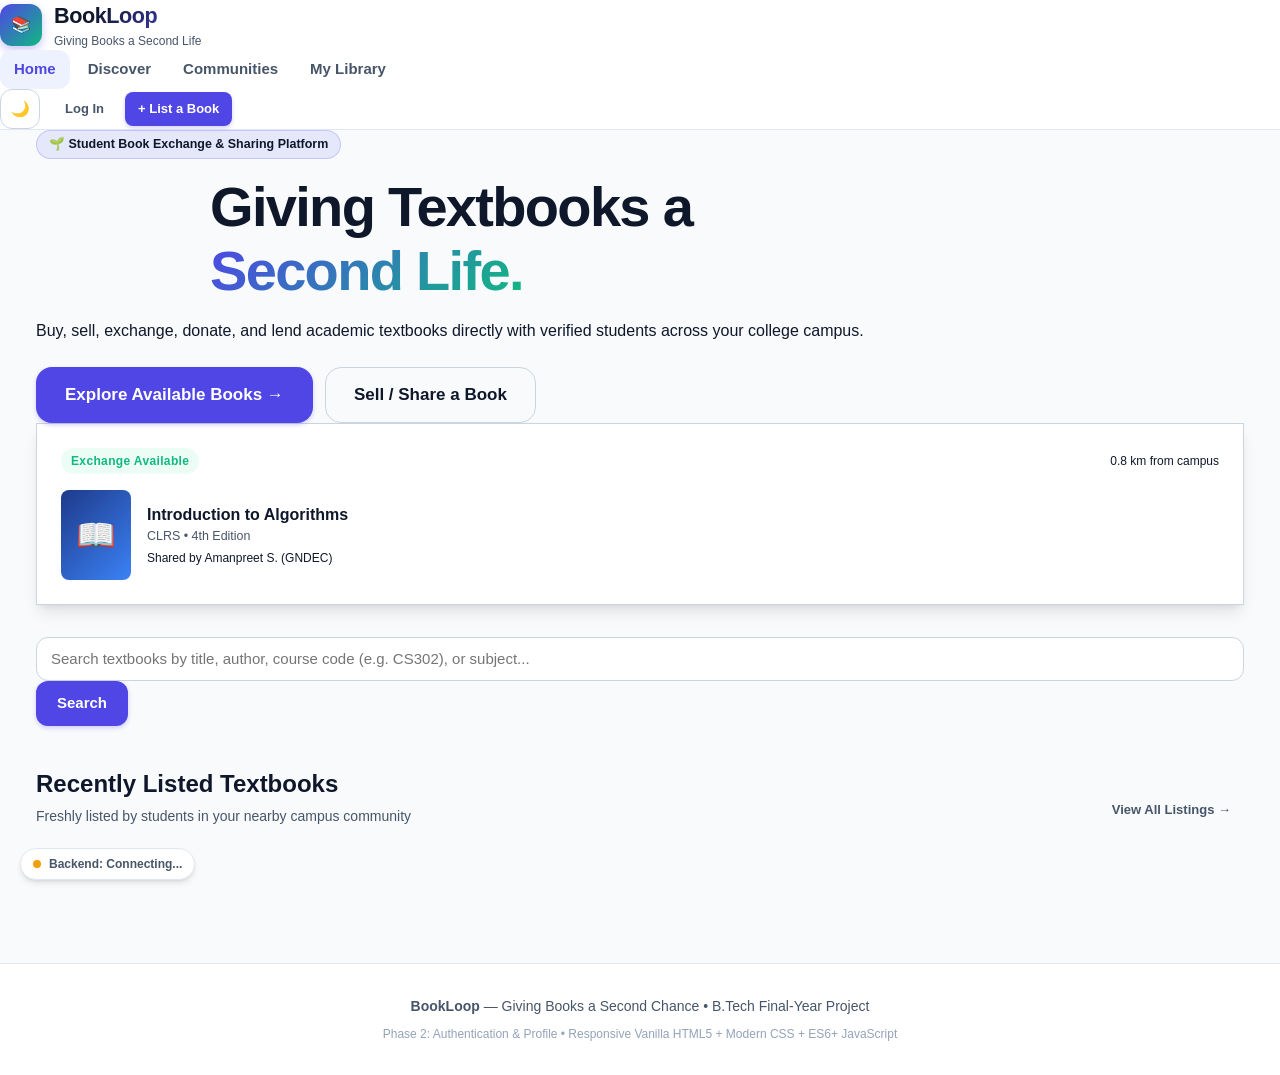
==== commit 5613b50b: "feat(phase-2): implement student authentication, JWT security, password reset, and dynamic user prof" ====
--- a/frontend/index.html
+++ b/frontend/index.html
@@ -3,7 +3,7 @@
 <head>
   <meta charset="UTF-8">
   <meta name="viewport" content="width=device-width, initial-scale=1.0">
-  <title>BookLoop — Giving Books a Second Chance</title>
+  <title>BookLoop — Giving Books a Second Life</title>
   
   <!-- Modern Stylesheets -->
   <link rel="stylesheet" href="assets/css/variables.css">
@@ -16,375 +16,205 @@
 </head>
 <body>
 
-  <!-- Splash Screen (Auto-fades out on load) -->
-  <div id="splash-screen" class="splash-screen">
-    <div class="splash-logo">📚</div>
-    <div class="splash-title">BookLoop</div>
-    <div class="splash-subtitle">Giving Books a Second Chance</div>
-  </div>
-
-  <!-- Sticky Modern Top Navigation -->
+  <!-- ====================================================================
+       Floating Glass Top Navigation Bar
+       ==================================================================== -->
   <header class="app-header">
-    <div class="app-container">
-      <div class="nav-container">
-        
-        <!-- Brand Identity -->
-        <a href="#/home" class="brand-group" title="BookLoop Home">
-          <div class="brand-logo-icon">
-            <svg width="22" height="22" viewBox="0 0 24 24" fill="none" stroke="currentColor" stroke-width="2.2" stroke-linecap="round" stroke-linejoin="round">
-              <path d="M4 19.5A2.5 2.5 0 0 1 6.5 17H20"></path>
-              <path d="M6.5 2H20v20H6.5A2.5 2.5 0 0 1 4 19.5v-15A2.5 2.5 0 0 1 6.5 2z"></path>
-            </svg>
-          </div>
-          <div class="brand-info">
-            <span class="brand-title">BookLoop</span>
-            <span class="brand-tagline">Giving Books a Second Chance</span>
-          </div>
-        </a>
-
-        <!-- Desktop Navigation Links -->
-        <nav class="desktop-nav" aria-label="Main Navigation">
-          <a href="#/home" class="nav-link active" data-nav-route="home">Home</a>
-          <a href="#/discover" class="nav-link" data-nav-route="discover">Discover</a>
-          <a href="#/communities" class="nav-link" data-nav-route="communities">Communities</a>
-          <a href="#/profile" class="nav-link" data-nav-route="profile">My Library</a>
-        </nav>
-
-        <!-- Navigation Actions -->
-        <div class="nav-actions">
-          <!-- Theme Toggle -->
-          <button id="theme-toggle-btn" class="btn btn-outline btn-icon" aria-label="Toggle Dark/Light Mode" title="Switch Theme">
-            🌙
-          </button>
-
-          <!-- Auth Actions -->
+    <div class="nav-glass-bar">
+      
+      <!-- Brand Logo & Identity -->
+      <a href="#/home" class="brand-group" title="BookLoop Home">
+        <div class="brand-logo-icon">📚</div>
+        <div class="brand-info">
+          <span class="brand-title">BookLoop</span>
+          <span class="brand-tagline">Giving Books a Second Life</span>
+        </div>
+      </a>
+
+      <!-- Desktop Nav Links -->
+      <nav class="desktop-nav" aria-label="Main Navigation">
+        <a href="#/home" class="nav-link active" data-nav-route="home">Home</a>
+        <a href="#/discover" class="nav-link" data-nav-route="discover">Discover</a>
+        <a href="#/communities" class="nav-link" data-nav-route="communities">Communities</a>
+        <a href="#/profile" class="nav-link" data-nav-route="profile">My Library</a>
+      </nav>
+
+      <!-- Nav Actions -->
+      <div class="nav-actions">
+        <!-- Theme Toggle -->
+        <button id="theme-toggle-btn" class="btn btn-outline btn-icon" aria-label="Toggle Theme" title="Toggle Light / Dark Mode">
+          🌙
+        </button>
+
+        <!-- Auth Buttons Container (Swaps dynamically based on auth state) -->
+        <div id="nav-guest-actions" style="display: flex; align-items: center; gap: var(--space-2);">
           <button id="open-login-btn" class="btn btn-ghost btn-sm">Log In</button>
           <button id="open-signup-btn" class="btn btn-primary btn-sm">
             <span>+ List a Book</span>
           </button>
-
-          <!-- User Profile Avatar Pill -->
-          <a href="#/profile" class="user-avatar-pill" title="View Profile" style="display: flex; align-items: center; gap: 6px; padding: 4px 8px; border-radius: 9999px; background: var(--bg-surface-subtle); border: 1px solid var(--border-subtle); font-size: 0.8125rem; font-weight: 600;">
-            <span>👨‍🎓</span>
-            <span class="desktop-only" style="font-size: 0.75rem;">Amanpreet</span>
+        </div>
+
+        <!-- Student Persona Pill (Revealed when logged in) -->
+        <div id="nav-user-actions" style="display: none; align-items: center; gap: var(--space-2);">
+          <a href="#/profile" class="user-avatar-pill" title="My Profile" style="display: flex; align-items: center; gap: 6px; padding: 4px 10px; border-radius: var(--radius-full); background: rgba(255,255,255,0.06); border: 1px solid var(--border-medium); font-size: 0.8125rem; font-weight: 600;">
+            <span id="nav-user-avatar">👨‍🎓</span>
+            <span id="nav-user-name" class="desktop-only" style="font-size: 0.78rem;">Student</span>
           </a>
-        </div>
-
-      </div>
+          <button id="nav-logout-btn" class="btn btn-ghost btn-sm" style="color: var(--text-tertiary);" title="Log Out">Log Out</button>
+        </div>
+
+      </div>
+
     </div>
   </header>
 
-  <!-- Main Views Container -->
-  <main class="app-container" style="min-height: 75vh;">
-
-    <!-- ====================================================================
+  <!-- ====================================================================
+       Main Application Views Container
+       ==================================================================== -->
+  <main class="app-container app-loaded-reveal" style="min-height: 75vh;">
+
+    <!-- ==================================================================
          VIEW: HOME
-         ==================================================================== -->
+         ================================================================== -->
     <section id="view-home" class="app-view view-active">
       
-      <!-- Hero Banner -->
-      <div class="hero-section">
-        <div class="hero-pill-badge">
-          <span>🌱</span>
-          <span>Community Student Book-Sharing Platform</span>
-        </div>
-        <h1 class="hero-title">
-          Giving Books a <span>Second Chance</span>
-        </h1>
-        <p class="hero-desc">
-          Buy, sell, exchange, donate, and lend textbooks directly with students from your campus. Save money, save paper, and give books a second life.
-        </p>
-
-        <!-- Search Bar -->
-        <div class="hero-search-wrapper">
-          <form id="hero-search-form" class="hero-search-box">
-            <svg width="20" height="20" viewBox="0 0 24 24" fill="none" stroke="currentColor" stroke-width="2" style="color: var(--text-muted); margin-right: 8px;">
-              <circle cx="11" cy="11" r="8"></circle>
-              <line x1="21" y1="21" x2="16.65" y2="16.65"></line>
-            </svg>
-            <input type="text" id="hero-search-input" class="search-input-field" placeholder="Search by title, author, course code (e.g., CS302), or ISBN..." autocomplete="off">
-            <button type="submit" class="btn btn-primary btn-sm">Search Books</button>
-          </form>
-        </div>
-
-        <!-- Quick Listing Type Filter Pills -->
-        <div class="hero-filter-pills">
-          <button class="filter-pill active" data-type-filter="all">All Books</button>
-          <button class="filter-pill" data-type-filter="sell">💰 Buy & Sell</button>
-          <button class="filter-pill" data-type-filter="exchange">⇄ Student Exchange</button>
-          <button class="filter-pill" data-type-filter="donate">🎁 Free Donation</button>
-          <button class="filter-pill" data-type-filter="lend">⏱ Semester Lending</button>
-        </div>
-      </div>
-
-      <!-- Campus Impact Micro-Banner -->
-      <div class="impact-banner">
-        <div class="impact-item">
-          <span class="impact-num">1,280+</span>
-          <span class="impact-label">Books Recirculated</span>
-        </div>
-        <div class="impact-item">
-          <span class="impact-num">₹4.8L+</span>
-          <span class="impact-label">Student Savings</span>
-        </div>
-        <div class="impact-item">
-          <span class="impact-num">18</span>
-          <span class="impact-label">Campus Circles</span>
-        </div>
-        <div class="impact-item">
-          <span class="impact-num">100%</span>
-          <span class="impact-label">Peer-to-Peer Trust</span>
-        </div>
-      </div>
-
-      <!-- Disciplines / Category Carousel -->
-      <div class="category-scroll-container" id="category-chips-bar">
-        <!-- Injected via JS -->
-      </div>
-
-      <!-- Recent Listings Section -->
+      <!-- Split Hero Showcase -->
+      <div class="hero-wrapper">
+        <div class="hero-left">
+          <div style="display: inline-flex; align-items: center; gap: var(--space-2); padding: 4px 12px; border-radius: var(--radius-full); background: rgba(99,102,241,0.12); border: 1px solid rgba(99,102,241,0.25); font-size: 0.78rem; font-weight: 600; color: var(--color-primary-light); margin-bottom: var(--space-4);">
+            🌱 Student Book Exchange & Sharing Platform
+          </div>
+
+          <h1 class="hero-title">
+            Giving Textbooks a <br>
+            <span style="color: var(--color-secondary);">Second Life.</span>
+          </h1>
+          <p class="hero-subtitle">
+            Buy, sell, exchange, donate, and lend academic textbooks directly with verified students across your college campus.
+          </p>
+
+          <div style="display: flex; gap: var(--space-3); margin-top: var(--space-6); flex-wrap: wrap;">
+            <a href="#/discover" class="btn btn-primary btn-lg">Explore Available Books →</a>
+            <button class="btn btn-outline btn-lg" onclick="document.getElementById('open-signup-btn').click()">Sell / Share a Book</button>
+          </div>
+        </div>
+
+        <!-- Hero Card Graphic -->
+        <div class="hero-right">
+          <div class="card" style="padding: var(--space-6); background: var(--bg-surface); border: 1px solid var(--border-medium); box-shadow: var(--shadow-lg);">
+            <div style="display: flex; align-items: center; justify-content: space-between; margin-bottom: var(--space-4);">
+              <span class="badge badge-emerald">Exchange Available</span>
+              <span style="font-size: 0.75rem; color: var(--text-tertiary);">0.8 km from campus</span>
+            </div>
+            <div style="display: flex; gap: var(--space-4); align-items: center;">
+              <div style="width: 70px; height: 90px; border-radius: var(--radius-sm); background: linear-gradient(135deg, #1E3A8A, #3B82F6); display: flex; align-items: center; justify-content: center; font-size: 2rem;">
+                📖
+              </div>
+              <div>
+                <h3 style="font-size: 1rem; font-weight: 700;">Introduction to Algorithms</h3>
+                <p style="font-size: 0.78rem; color: var(--text-secondary);">CLRS &bull; 4th Edition</p>
+                <p style="font-size: 0.75rem; color: var(--text-tertiary); margin-top: 4px;">Shared by Amanpreet S. (GNDEC)</p>
+              </div>
+            </div>
+          </div>
+        </div>
+      </div>
+
+      <!-- Quick Search & Category Bar -->
+      <div style="margin-top: var(--space-8); margin-bottom: var(--space-10);">
+        <div class="search-box-wrap" style="margin-bottom: var(--space-4);">
+          <input type="text" id="home-search-input" class="form-input search-input" placeholder="Search textbooks by title, author, course code (e.g. CS302), or subject...">
+          <button id="home-search-btn" class="btn btn-primary search-btn">Search</button>
+        </div>
+
+        <div class="category-pills" id="home-category-pills">
+          <!-- Rendered via JS -->
+        </div>
+      </div>
+
+      <!-- Recently Added Section -->
       <section style="margin-bottom: var(--space-12);">
         <div class="section-header">
-          <div class="section-title-wrap">
-            <h2>Recent Campus Listings</h2>
-            <p>Fresh textbooks listed by nearby students</p>
-          </div>
-          <a href="#/discover" class="btn btn-outline btn-sm">View All in Discover →</a>
-        </div>
-
-        <!-- Book Cards Grid -->
+          <div>
+            <h2 class="section-title">Recently Listed Textbooks</h2>
+            <p style="font-size: 0.875rem; color: var(--text-secondary); margin-top: var(--space-1);">
+              Freshly listed by students in your nearby campus community
+            </p>
+          </div>
+          <a href="#/discover" class="btn btn-ghost btn-sm">View All Listings →</a>
+        </div>
+
         <div id="home-books-grid" class="book-grid">
-          <!-- Injected via JS -->
+          <!-- Rendered via JS -->
         </div>
       </section>
 
-      <!-- How BookLoop Works (Lifecycle) -->
-      <section class="lifecycle-section">
-        <div class="section-header" style="text-align: center; justify-content: center; flex-direction: column;">
-          <h2>How BookLoop Works</h2>
-          <p>Every book has a lifecycle — giving it a second life in 4 simple steps</p>
-        </div>
-
-        <div class="step-grid">
-          <div class="step-card">
-            <div class="step-number">1</div>
-            <h3 class="step-title">List in 60 Seconds</h3>
-            <p class="step-desc">Enter textbook title, condition, and choose whether to sell, swap, donate, or lend for the semester.</p>
-          </div>
-          <div class="step-card">
-            <div class="step-number">2</div>
-            <h3 class="step-title">Discover Nearby</h3>
-            <p class="step-desc">Students in your college or adjacent campuses find your listing through search and distance filters.</p>
-          </div>
-          <div class="step-card">
-            <div class="step-number">3</div>
-            <h3 class="step-title">Safe Campus Handoff</h3>
-            <p class="step-desc">Chat directly, agree on terms, and meet at designated campus meeting points (Library, Canteen, Student Center).</p>
-          </div>
-          <div class="step-card">
-            <div class="step-number">4</div>
-            <h3 class="step-title">Build Trust & Impact</h3>
-            <p class="step-desc">Rate your interaction to grow community trust score while tracking your environmental paper-saving impact.</p>
-          </div>
-        </div>
-      </section>
-
     </section>
 
-    <!-- ====================================================================
+    <!-- ==================================================================
          VIEW: DISCOVER
-         ==================================================================== -->
+         ================================================================== -->
     <section id="view-discover" class="app-view">
-      <div class="section-header" style="margin-top: var(--space-6);">
-        <div class="section-title-wrap">
-          <h2>Discover Textbooks</h2>
-          <p>Explore and filter books available across all student communities</p>
-        </div>
-        
-        <!-- Skeleton Toggle for Testing Loading Animations -->
-        <button id="toggle-skeleton-btn" class="btn btn-outline btn-sm" title="Preview Shimmer Loading Skeletons">
-          <span>✨ Toggle Loading State</span>
-        </button>
-      </div>
-
-      <!-- Discover Filter Bar -->
-      <div class="discover-filter-bar">
-        <div class="filter-left">
-          <input type="text" id="discover-search-input" class="form-input" style="width: 240px; padding: 0.45rem 0.75rem;" placeholder="Search books...">
+      <div class="section-header" style="margin-bottom: var(--space-6);">
+        <div>
+          <h1 class="section-title">Discover Textbooks</h1>
+          <p style="font-size: 0.875rem; color: var(--text-secondary); margin-top: var(--space-1);">
+            Filter by course, subject, listing type, price, or distance
+          </p>
+        </div>
+      </div>
+
+      <!-- Search & Filters Toolbar -->
+      <div class="card" style="padding: var(--space-4); margin-bottom: var(--space-6);">
+        <div style="display: flex; gap: var(--space-3); flex-wrap: wrap;">
+          <input type="text" id="discover-search-input" class="form-input" placeholder="Search title, author, ISBN..." style="flex: 2; min-width: 200px;">
           
-          <select id="filter-type-select" class="form-select" style="width: auto; padding: 0.45rem 0.75rem;">
-            <option value="all">All Listing Types</option>
+          <select id="discover-type-filter" class="form-input" style="flex: 1; min-width: 140px;">
+            <option value="all">All Types (Sell/Swap/Free/Lend)</option>
             <option value="sell">For Sale</option>
             <option value="exchange">Exchange</option>
             <option value="donate">Free Donation</option>
-            <option value="lend">Semester Lending</option>
+            <option value="lend">Lending</option>
           </select>
 
-          <select id="filter-category-select" class="form-select" style="width: auto; padding: 0.45rem 0.75rem;">
-            <option value="all">All Disciplines</option>
-            <option value="cse">Computer Science</option>
-            <option value="ece-ee">Electrical & Electronics</option>
-            <option value="mech-civil">Mechanical & Civil</option>
-            <option value="medical">Medical & Health</option>
-            <option value="commerce">Commerce & MBA</option>
-            <option value="exams">GATE & Exams</option>
-          </select>
-
-          <select id="filter-condition-select" class="form-select" style="width: auto; padding: 0.45rem 0.75rem;">
-            <option value="all">Any Condition</option>
-            <option value="like_new">Like New</option>
-            <option value="good">Good Condition</option>
-            <option value="worn">Worn / Usable</option>
-          </select>
-        </div>
-
-        <div class="filter-right">
-          <select id="sort-by-select" class="form-select" style="width: auto; padding: 0.45rem 0.75rem;">
-            <option value="nearest">Nearest First</option>
+          <select id="discover-sort-filter" class="form-input" style="flex: 1; min-width: 140px;">
+            <option value="newest">Newest First</option>
+            <option value="nearest">Nearest (Distance)</option>
             <option value="price-low">Price: Low to High</option>
             <option value="price-high">Price: High to Low</option>
-            <option value="rating">Highest Seller Trust</option>
           </select>
         </div>
       </div>
 
-      <!-- Discover Books Grid -->
       <div id="discover-books-grid" class="book-grid">
-        <!-- Injected via JS -->
-      </div>
-
-      <!-- Empty State -->
-      <div id="discover-empty-state" class="empty-state" style="display: none;">
-        <div class="empty-icon">🔍</div>
-        <h3 class="empty-title">No matching books found</h3>
-        <p class="empty-desc">Try loosening your search terms or clearing specific category and condition filters.</p>
-        <button id="reset-filters-btn" class="btn btn-outline btn-sm">Reset All Filters</button>
+        <!-- Rendered via JS -->
       </div>
     </section>
 
-    <!-- ====================================================================
+    <!-- ==================================================================
          VIEW: COMMUNITIES
-         ==================================================================== -->
+         ================================================================== -->
     <section id="view-communities" class="app-view">
-      <div class="section-header" style="margin-top: var(--space-6);">
-        <div class="section-title-wrap">
-          <h2>Student Communities</h2>
-          <p>Join campus circles and subject groups to swap books directly with peers</p>
-        </div>
-        <button id="create-comm-btn" class="btn btn-primary btn-sm">+ Create Student Circle</button>
-      </div>
-
-      <div class="community-grid">
-        <div class="community-card">
-          <div class="comm-header">
-            <div class="comm-icon">💻</div>
-            <div>
-              <span class="badge badge-emerald" style="margin-bottom: 4px;">Most Active</span>
-              <h3 class="comm-title">B.Tech CSE Textbook Exchange</h3>
-              <p class="comm-tagline">Algorithms, OS, DBMS, Compiler, and AI textbook exchanges across semesters.</p>
-            </div>
-          </div>
-          <div class="comm-meta">
-            <span>👥 420 Students</span>
-            <span>📚 340 Books Swapped</span>
-          </div>
-          <button class="btn btn-primary btn-sm" onclick="alert('Community joined! You will now receive alerts for new CSE book listings.')">Join Community</button>
-        </div>
-
-        <div class="community-card">
-          <div class="comm-header">
-            <div class="comm-icon">📖</div>
-            <div>
-              <span class="badge badge-indigo" style="margin-bottom: 4px;">Literature & Novels</span>
-              <h3 class="comm-title">Ludhiana Student Readers Circle</h3>
-              <p class="comm-tagline">Non-fiction, self-growth, novels, and classics passed hand-to-hand.</p>
-            </div>
-          </div>
-          <div class="comm-meta">
-            <span>👥 285 Students</span>
-            <span>📚 195 Books Swapped</span>
-          </div>
-          <button class="btn btn-outline btn-sm" onclick="alert('Community joined!')">Join Community</button>
-        </div>
-
-        <div class="community-card">
-          <div class="comm-header">
-            <div class="comm-icon">🎯</div>
-            <div>
-              <span class="badge badge-amber" style="margin-bottom: 4px;">Exam Prep</span>
-              <h3 class="comm-title">GATE & Competitive Exam Aspirants</h3>
-              <p class="comm-tagline">Previous Year Question banks, Made Easy notes, and aptitude reference materials.</p>
-            </div>
-          </div>
-          <div class="comm-meta">
-            <span>👥 512 Students</span>
-            <span>📚 480 Books Swapped</span>
-          </div>
-          <button class="btn btn-outline btn-sm" onclick="alert('Community joined!')">Join Community</button>
-        </div>
+      <div class="section-header" style="margin-bottom: var(--space-6);">
+        <div>
+          <h1 class="section-title">Student Communities</h1>
+          <p style="font-size: 0.875rem; color: var(--text-secondary); margin-top: var(--space-1);">
+            Join campus book exchange circles and subject study groups
+          </p>
+        </div>
+      </div>
+
+      <div id="communities-grid" style="display: grid; grid-template-columns: repeat(auto-fill, minmax(300px, 1fr)); gap: var(--space-4);">
+        <!-- Rendered via JS -->
       </div>
     </section>
 
-    <!-- ====================================================================
+    <!-- ==================================================================
          VIEW: PROFILE / MY LIBRARY
-         ==================================================================== -->
+         ================================================================== -->
     <section id="view-profile" class="app-view">
-      <div class="section-header" style="margin-top: var(--space-6);">
-        <div class="section-title-wrap">
-          <h2>Student Profile & Library</h2>
-          <p>Manage your listed textbooks, saved wishlist, and personal green impact</p>
-        </div>
-      </div>
-
-      <!-- Student Profile Card -->
-      <div class="card" style="margin-bottom: var(--space-6);">
-        <div style="display: flex; align-items: center; justify-content: space-between; flex-wrap: wrap; gap: var(--space-4);">
-          <div style="display: flex; align-items: center; gap: var(--space-4);">
-            <div style="width: 72px; height: 72px; border-radius: 50%; background: var(--primary-light); display: flex; align-items: center; justify-content: center; font-size: 2.25rem;">
-              👨‍🎓
-            </div>
-            <div>
-              <h3 style="font-size: 1.35rem; font-weight: 800; color: var(--text-primary);">Amanpreet Singh</h3>
-              <p style="font-size: 0.875rem; color: var(--text-secondary);">GNDEC Ludhiana &bull; 3rd Year B.Tech Computer Science</p>
-              <div style="display: flex; align-items: center; gap: var(--space-2); margin-top: 4px;">
-                <span class="badge badge-emerald">Trust Score: ⭐ 4.9 (14 Reviews)</span>
-                <span class="badge badge-indigo">Verified Student</span>
-              </div>
-            </div>
-          </div>
-          <div>
-            <button class="btn btn-outline btn-sm" onclick="alert('Edit Profile modal scheduled for Phase 2!')">Edit Profile</button>
-          </div>
-        </div>
-
-        <div class="impact-banner" style="margin-top: var(--space-6); margin-bottom: 0;">
-          <div class="impact-item">
-            <span class="impact-num">6</span>
-            <span class="impact-label">Books Listed</span>
-          </div>
-          <div class="impact-item">
-            <span class="impact-num">8</span>
-            <span class="impact-label">Books Given Life</span>
-          </div>
-          <div class="impact-item">
-            <span class="impact-num">3</span>
-            <span class="impact-label">Saved Wishlist</span>
-          </div>
-          <div class="impact-item">
-            <span class="impact-num">₹3,450</span>
-            <span class="impact-label">Personal Savings</span>
-          </div>
-        </div>
-      </div>
-
-      <!-- Wishlist / My Books Section -->
-      <div class="section-header">
-        <div class="section-title-wrap">
-          <h3 style="font-size: 1.125rem; font-weight: 700;">Saved Books (Wishlist)</h3>
-        </div>
-      </div>
-      <div id="wishlist-books-grid" class="book-grid">
-        <!-- Injected via JS -->
+      <div id="profile-container">
+        <!-- Dynamic rendering via JS (Auth User vs Guest View) -->
       </div>
     </section>
 
@@ -397,8 +227,8 @@
     <div class="modal-box">
       <div class="modal-header">
         <div class="tabs-nav" style="width: 100%;">
-          <button id="auth-tab-login" class="tab-btn active" data-auth-tab="login">Student Login</button>
-          <button id="auth-tab-signup" class="tab-btn" data-auth-tab="signup">Create Account</button>
+          <button id="auth-tab-login" class="tab-btn active">Student Login</button>
+          <button id="auth-tab-signup" class="tab-btn">Create Account</button>
         </div>
         <button class="modal-close-btn" data-modal-close aria-label="Close Modal">&times;</button>
       </div>
@@ -414,7 +244,10 @@
             <label class="form-label" for="login-password">Password</label>
             <input type="password" id="login-password" class="form-input" placeholder="••••••••" required>
           </div>
-          <button type="submit" class="btn btn-primary" style="width: 100%; margin-top: var(--space-2);">Log In to BookLoop</button>
+          <div style="text-align: right; margin-bottom: var(--space-3);">
+            <a href="#" id="forgot-password-link" style="font-size: 0.78rem; color: var(--color-primary-light);">Forgot Password?</a>
+          </div>
+          <button type="submit" class="btn btn-primary" style="width: 100%;">Log In to BookLoop</button>
         </form>
 
         <!-- Sign-Up Form (Hidden initially) -->
@@ -439,14 +272,90 @@
           </div>
           <div class="form-group">
             <label class="form-label" for="signup-password">Create Password</label>
-            <input type="password" id="signup-password" class="form-input" placeholder="At least 8 characters" required>
+            <input type="password" id="signup-password" class="form-input" placeholder="At least 6 characters" required>
           </div>
           <button type="submit" class="btn btn-secondary" style="width: 100%; margin-top: var(--space-2);">Join BookLoop Community</button>
         </form>
+
+        <!-- Password Reset Form (Hidden initially) -->
+        <form id="reset-form" style="display: none;">
+          <div style="font-size: 0.875rem; font-weight: 600; color: var(--text-primary); margin-bottom: var(--space-2);">
+            Reset Student Password
+          </div>
+          <p style="font-size: 0.78rem; color: var(--text-secondary); margin-bottom: var(--space-4);">
+            Enter your student email address to request a password reset token.
+          </p>
+          <div class="form-group">
+            <label class="form-label" for="reset-email">Student Email</label>
+            <input type="email" id="reset-email" class="form-input" placeholder="student@college.edu">
+          </div>
+          
+          <div id="reset-token-wrap" style="display: none;">
+            <div class="form-group">
+              <label class="form-label" for="reset-token-input">Reset Token</label>
+              <input type="text" id="reset-token-input" class="form-input" placeholder="Enter token">
+            </div>
+            <div class="form-group">
+              <label class="form-label" for="reset-new-password">New Password</label>
+              <input type="password" id="reset-new-password" class="form-input" placeholder="New password">
+            </div>
+          </div>
+
+          <button type="submit" class="btn btn-primary" style="width: 100%; margin-top: var(--space-2);">Submit Reset Request</button>
+          <div style="text-align: center; margin-top: var(--space-3);">
+            <a href="#" id="back-to-login-link" style="font-size: 0.78rem; color: var(--text-secondary);">← Back to Login</a>
+          </div>
+        </form>
       </div>
 
       <div class="modal-footer" style="justify-content: center; font-size: 0.8125rem; color: var(--text-secondary);">
-        <span>🔒 Secure verification designed for verified students</span>
+        <span>🔒 Secure session authentication powered by FastAPI & JWT</span>
+      </div>
+    </div>
+  </dialog>
+
+  <!-- ====================================================================
+       MODAL: Edit Profile (<dialog>)
+       ==================================================================== -->
+  <dialog id="edit-profile-modal" class="app-modal" style="max-width: 520px;">
+    <div class="modal-box">
+      <div class="modal-header">
+        <h3 style="font-size: 1rem; font-weight: 700;">Edit Student Profile</h3>
+        <button class="modal-close-btn" data-modal-close aria-label="Close Modal">&times;</button>
+      </div>
+
+      <div class="modal-body">
+        <form id="edit-profile-form">
+          <div class="form-group">
+            <label class="form-label" for="edit-name">Full Name</label>
+            <input type="text" id="edit-name" class="form-input" required>
+          </div>
+          <div class="form-row">
+            <div class="form-group">
+              <label class="form-label" for="edit-college">University / College</label>
+              <input type="text" id="edit-college" class="form-input">
+            </div>
+            <div class="form-group">
+              <label class="form-label" for="edit-course">Course / Degree</label>
+              <input type="text" id="edit-course" class="form-input">
+            </div>
+          </div>
+          <div class="form-row">
+            <div class="form-group">
+              <label class="form-label" for="edit-year">Year of Study</label>
+              <input type="text" id="edit-year" class="form-input" placeholder="e.g. 3rd Year">
+            </div>
+            <div class="form-group">
+              <label class="form-label" for="edit-location">Campus / Location</label>
+              <input type="text" id="edit-location" class="form-input" placeholder="e.g. Ludhiana">
+            </div>
+          </div>
+          <div class="form-group">
+            <label class="form-label" for="edit-bio">Bio / About Yourself</label>
+            <textarea id="edit-bio" class="form-input" rows="3" placeholder="Tell other students about your reading interest or subjects..."></textarea>
+          </div>
+          <button type="submit" class="btn btn-primary" style="width: 100%; margin-top: var(--space-2);">Save Profile Updates</button>
+        </form>
       </div>
     </div>
   </dialog>
@@ -515,9 +424,7 @@
     <span id="floating-status-text">Backend: Connecting...</span>
   </div>
 
-  <!-- ====================================================================
-       Mobile Bottom Navigation Bar
-       ==================================================================== -->
+  <!-- Mobile Bottom Navigation Bar -->
   <nav class="mobile-bottom-nav">
     <a href="#/home" class="mobile-nav-item active" data-nav-route="home">
       <span>🏠</span>
@@ -545,7 +452,7 @@
     <div class="app-container">
       <p><strong>BookLoop</strong> &mdash; Giving Books a Second Chance &bull; B.Tech Final-Year Project</p>
       <p style="font-size: 0.75rem; color: var(--text-muted); margin-top: var(--space-2);">
-        Phase 1: Premium UI Foundation &bull; Responsive Vanilla HTML5 + Modern CSS + ES6+ JavaScript
+        Phase 2: Authentication & Profile &bull; Responsive Vanilla HTML5 + Modern CSS + ES6+ JavaScript
       </p>
     </div>
   </footer>
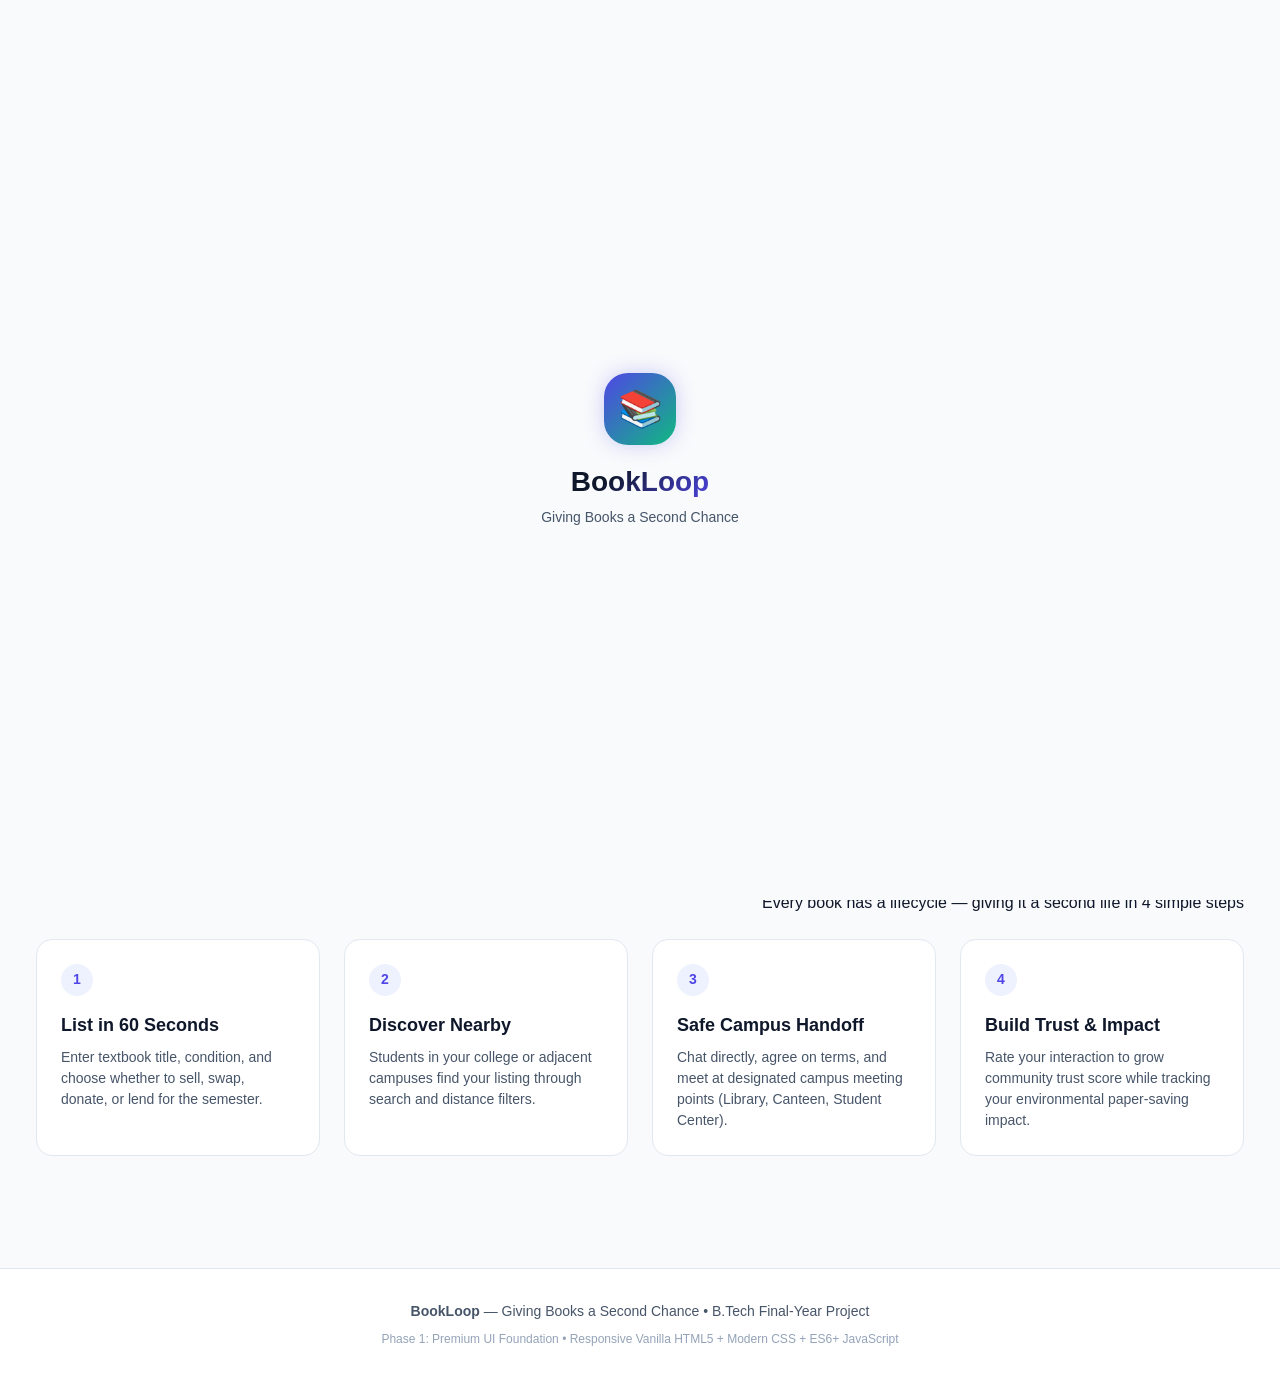
==== commit b4060a86: "fix(frontend): restore approved Phase 1 student marketplace layout and wire working Log In / List Bo" ====
--- a/frontend/index.html
+++ b/frontend/index.html
@@ -3,7 +3,7 @@
 <head>
   <meta charset="UTF-8">
   <meta name="viewport" content="width=device-width, initial-scale=1.0">
-  <title>BookLoop — Giving Books a Second Life</title>
+  <title>BookLoop — Giving Books a Second Chance</title>
   
   <!-- Modern Stylesheets -->
   <link rel="stylesheet" href="assets/css/variables.css">
@@ -16,205 +16,375 @@
 </head>
 <body>
 
-  <!-- ====================================================================
-       Floating Glass Top Navigation Bar
-       ==================================================================== -->
+  <!-- Splash Screen (Auto-fades out on load) -->
+  <div id="splash-screen" class="splash-screen">
+    <div class="splash-logo">📚</div>
+    <div class="splash-title">BookLoop</div>
+    <div class="splash-subtitle">Giving Books a Second Chance</div>
+  </div>
+
+  <!-- Sticky Modern Top Navigation -->
   <header class="app-header">
-    <div class="nav-glass-bar">
-      
-      <!-- Brand Logo & Identity -->
-      <a href="#/home" class="brand-group" title="BookLoop Home">
-        <div class="brand-logo-icon">📚</div>
-        <div class="brand-info">
-          <span class="brand-title">BookLoop</span>
-          <span class="brand-tagline">Giving Books a Second Life</span>
-        </div>
-      </a>
-
-      <!-- Desktop Nav Links -->
-      <nav class="desktop-nav" aria-label="Main Navigation">
-        <a href="#/home" class="nav-link active" data-nav-route="home">Home</a>
-        <a href="#/discover" class="nav-link" data-nav-route="discover">Discover</a>
-        <a href="#/communities" class="nav-link" data-nav-route="communities">Communities</a>
-        <a href="#/profile" class="nav-link" data-nav-route="profile">My Library</a>
-      </nav>
-
-      <!-- Nav Actions -->
-      <div class="nav-actions">
-        <!-- Theme Toggle -->
-        <button id="theme-toggle-btn" class="btn btn-outline btn-icon" aria-label="Toggle Theme" title="Toggle Light / Dark Mode">
-          🌙
-        </button>
-
-        <!-- Auth Buttons Container (Swaps dynamically based on auth state) -->
-        <div id="nav-guest-actions" style="display: flex; align-items: center; gap: var(--space-2);">
+    <div class="app-container">
+      <div class="nav-container">
+        
+        <!-- Brand Identity -->
+        <a href="#/home" class="brand-group" title="BookLoop Home">
+          <div class="brand-logo-icon">
+            <svg width="22" height="22" viewBox="0 0 24 24" fill="none" stroke="currentColor" stroke-width="2.2" stroke-linecap="round" stroke-linejoin="round">
+              <path d="M4 19.5A2.5 2.5 0 0 1 6.5 17H20"></path>
+              <path d="M6.5 2H20v20H6.5A2.5 2.5 0 0 1 4 19.5v-15A2.5 2.5 0 0 1 6.5 2z"></path>
+            </svg>
+          </div>
+          <div class="brand-info">
+            <span class="brand-title">BookLoop</span>
+            <span class="brand-tagline">Giving Books a Second Chance</span>
+          </div>
+        </a>
+
+        <!-- Desktop Navigation Links -->
+        <nav class="desktop-nav" aria-label="Main Navigation">
+          <a href="#/home" class="nav-link active" data-nav-route="home">Home</a>
+          <a href="#/discover" class="nav-link" data-nav-route="discover">Discover</a>
+          <a href="#/communities" class="nav-link" data-nav-route="communities">Communities</a>
+          <a href="#/profile" class="nav-link" data-nav-route="profile">My Library</a>
+        </nav>
+
+        <!-- Navigation Actions -->
+        <div class="nav-actions">
+          <!-- Theme Toggle -->
+          <button id="theme-toggle-btn" class="btn btn-outline btn-icon" aria-label="Toggle Dark/Light Mode" title="Switch Theme">
+            🌙
+          </button>
+
+          <!-- Auth Actions -->
           <button id="open-login-btn" class="btn btn-ghost btn-sm">Log In</button>
           <button id="open-signup-btn" class="btn btn-primary btn-sm">
             <span>+ List a Book</span>
           </button>
-        </div>
-
-        <!-- Student Persona Pill (Revealed when logged in) -->
-        <div id="nav-user-actions" style="display: none; align-items: center; gap: var(--space-2);">
-          <a href="#/profile" class="user-avatar-pill" title="My Profile" style="display: flex; align-items: center; gap: 6px; padding: 4px 10px; border-radius: var(--radius-full); background: rgba(255,255,255,0.06); border: 1px solid var(--border-medium); font-size: 0.8125rem; font-weight: 600;">
-            <span id="nav-user-avatar">👨‍🎓</span>
-            <span id="nav-user-name" class="desktop-only" style="font-size: 0.78rem;">Student</span>
+
+          <!-- User Profile Avatar Pill -->
+          <a href="#/profile" class="user-avatar-pill" title="View Profile" style="display: flex; align-items: center; gap: 6px; padding: 4px 8px; border-radius: 9999px; background: var(--bg-surface-subtle); border: 1px solid var(--border-subtle); font-size: 0.8125rem; font-weight: 600;">
+            <span>👨‍🎓</span>
+            <span class="desktop-only" style="font-size: 0.75rem;">Amanpreet</span>
           </a>
-          <button id="nav-logout-btn" class="btn btn-ghost btn-sm" style="color: var(--text-tertiary);" title="Log Out">Log Out</button>
-        </div>
-
-      </div>
-
+        </div>
+
+      </div>
     </div>
   </header>
 
-  <!-- ====================================================================
-       Main Application Views Container
-       ==================================================================== -->
-  <main class="app-container app-loaded-reveal" style="min-height: 75vh;">
-
-    <!-- ==================================================================
+  <!-- Main Views Container -->
+  <main class="app-container" style="min-height: 75vh;">
+
+    <!-- ====================================================================
          VIEW: HOME
-         ================================================================== -->
+         ==================================================================== -->
     <section id="view-home" class="app-view view-active">
       
-      <!-- Split Hero Showcase -->
-      <div class="hero-wrapper">
-        <div class="hero-left">
-          <div style="display: inline-flex; align-items: center; gap: var(--space-2); padding: 4px 12px; border-radius: var(--radius-full); background: rgba(99,102,241,0.12); border: 1px solid rgba(99,102,241,0.25); font-size: 0.78rem; font-weight: 600; color: var(--color-primary-light); margin-bottom: var(--space-4);">
-            🌱 Student Book Exchange & Sharing Platform
-          </div>
-
-          <h1 class="hero-title">
-            Giving Textbooks a <br>
-            <span style="color: var(--color-secondary);">Second Life.</span>
-          </h1>
-          <p class="hero-subtitle">
-            Buy, sell, exchange, donate, and lend academic textbooks directly with verified students across your college campus.
-          </p>
-
-          <div style="display: flex; gap: var(--space-3); margin-top: var(--space-6); flex-wrap: wrap;">
-            <a href="#/discover" class="btn btn-primary btn-lg">Explore Available Books →</a>
-            <button class="btn btn-outline btn-lg" onclick="document.getElementById('open-signup-btn').click()">Sell / Share a Book</button>
-          </div>
-        </div>
-
-        <!-- Hero Card Graphic -->
-        <div class="hero-right">
-          <div class="card" style="padding: var(--space-6); background: var(--bg-surface); border: 1px solid var(--border-medium); box-shadow: var(--shadow-lg);">
-            <div style="display: flex; align-items: center; justify-content: space-between; margin-bottom: var(--space-4);">
-              <span class="badge badge-emerald">Exchange Available</span>
-              <span style="font-size: 0.75rem; color: var(--text-tertiary);">0.8 km from campus</span>
-            </div>
-            <div style="display: flex; gap: var(--space-4); align-items: center;">
-              <div style="width: 70px; height: 90px; border-radius: var(--radius-sm); background: linear-gradient(135deg, #1E3A8A, #3B82F6); display: flex; align-items: center; justify-content: center; font-size: 2rem;">
-                📖
-              </div>
-              <div>
-                <h3 style="font-size: 1rem; font-weight: 700;">Introduction to Algorithms</h3>
-                <p style="font-size: 0.78rem; color: var(--text-secondary);">CLRS &bull; 4th Edition</p>
-                <p style="font-size: 0.75rem; color: var(--text-tertiary); margin-top: 4px;">Shared by Amanpreet S. (GNDEC)</p>
-              </div>
-            </div>
-          </div>
-        </div>
-      </div>
-
-      <!-- Quick Search & Category Bar -->
-      <div style="margin-top: var(--space-8); margin-bottom: var(--space-10);">
-        <div class="search-box-wrap" style="margin-bottom: var(--space-4);">
-          <input type="text" id="home-search-input" class="form-input search-input" placeholder="Search textbooks by title, author, course code (e.g. CS302), or subject...">
-          <button id="home-search-btn" class="btn btn-primary search-btn">Search</button>
-        </div>
-
-        <div class="category-pills" id="home-category-pills">
-          <!-- Rendered via JS -->
-        </div>
-      </div>
-
-      <!-- Recently Added Section -->
+      <!-- Hero Banner -->
+      <div class="hero-section">
+        <div class="hero-pill-badge">
+          <span>🌱</span>
+          <span>Community Student Book-Sharing Platform</span>
+        </div>
+        <h1 class="hero-title">
+          Giving Books a <span>Second Chance</span>
+        </h1>
+        <p class="hero-desc">
+          Buy, sell, exchange, donate, and lend textbooks directly with students from your campus. Save money, save paper, and give books a second life.
+        </p>
+
+        <!-- Search Bar -->
+        <div class="hero-search-wrapper">
+          <form id="hero-search-form" class="hero-search-box">
+            <svg width="20" height="20" viewBox="0 0 24 24" fill="none" stroke="currentColor" stroke-width="2" style="color: var(--text-muted); margin-right: 8px;">
+              <circle cx="11" cy="11" r="8"></circle>
+              <line x1="21" y1="21" x2="16.65" y2="16.65"></line>
+            </svg>
+            <input type="text" id="hero-search-input" class="search-input-field" placeholder="Search by title, author, course code (e.g., CS302), or ISBN..." autocomplete="off">
+            <button type="submit" class="btn btn-primary btn-sm">Search Books</button>
+          </form>
+        </div>
+
+        <!-- Quick Listing Type Filter Pills -->
+        <div class="hero-filter-pills">
+          <button class="filter-pill active" data-type-filter="all">All Books</button>
+          <button class="filter-pill" data-type-filter="sell">💰 Buy & Sell</button>
+          <button class="filter-pill" data-type-filter="exchange">⇄ Student Exchange</button>
+          <button class="filter-pill" data-type-filter="donate">🎁 Free Donation</button>
+          <button class="filter-pill" data-type-filter="lend">⏱ Semester Lending</button>
+        </div>
+      </div>
+
+      <!-- Campus Impact Micro-Banner -->
+      <div class="impact-banner">
+        <div class="impact-item">
+          <span class="impact-num">1,280+</span>
+          <span class="impact-label">Books Recirculated</span>
+        </div>
+        <div class="impact-item">
+          <span class="impact-num">₹4.8L+</span>
+          <span class="impact-label">Student Savings</span>
+        </div>
+        <div class="impact-item">
+          <span class="impact-num">18</span>
+          <span class="impact-label">Campus Circles</span>
+        </div>
+        <div class="impact-item">
+          <span class="impact-num">100%</span>
+          <span class="impact-label">Peer-to-Peer Trust</span>
+        </div>
+      </div>
+
+      <!-- Disciplines / Category Carousel -->
+      <div class="category-scroll-container" id="category-chips-bar">
+        <!-- Injected via JS -->
+      </div>
+
+      <!-- Recent Listings Section -->
       <section style="margin-bottom: var(--space-12);">
         <div class="section-header">
-          <div>
-            <h2 class="section-title">Recently Listed Textbooks</h2>
-            <p style="font-size: 0.875rem; color: var(--text-secondary); margin-top: var(--space-1);">
-              Freshly listed by students in your nearby campus community
-            </p>
-          </div>
-          <a href="#/discover" class="btn btn-ghost btn-sm">View All Listings →</a>
-        </div>
-
+          <div class="section-title-wrap">
+            <h2>Recent Campus Listings</h2>
+            <p>Fresh textbooks listed by nearby students</p>
+          </div>
+          <a href="#/discover" class="btn btn-outline btn-sm">View All in Discover →</a>
+        </div>
+
+        <!-- Book Cards Grid -->
         <div id="home-books-grid" class="book-grid">
-          <!-- Rendered via JS -->
+          <!-- Injected via JS -->
         </div>
       </section>
 
+      <!-- How BookLoop Works (Lifecycle) -->
+      <section class="lifecycle-section">
+        <div class="section-header" style="text-align: center; justify-content: center; flex-direction: column;">
+          <h2>How BookLoop Works</h2>
+          <p>Every book has a lifecycle — giving it a second life in 4 simple steps</p>
+        </div>
+
+        <div class="step-grid">
+          <div class="step-card">
+            <div class="step-number">1</div>
+            <h3 class="step-title">List in 60 Seconds</h3>
+            <p class="step-desc">Enter textbook title, condition, and choose whether to sell, swap, donate, or lend for the semester.</p>
+          </div>
+          <div class="step-card">
+            <div class="step-number">2</div>
+            <h3 class="step-title">Discover Nearby</h3>
+            <p class="step-desc">Students in your college or adjacent campuses find your listing through search and distance filters.</p>
+          </div>
+          <div class="step-card">
+            <div class="step-number">3</div>
+            <h3 class="step-title">Safe Campus Handoff</h3>
+            <p class="step-desc">Chat directly, agree on terms, and meet at designated campus meeting points (Library, Canteen, Student Center).</p>
+          </div>
+          <div class="step-card">
+            <div class="step-number">4</div>
+            <h3 class="step-title">Build Trust & Impact</h3>
+            <p class="step-desc">Rate your interaction to grow community trust score while tracking your environmental paper-saving impact.</p>
+          </div>
+        </div>
+      </section>
+
     </section>
 
-    <!-- ==================================================================
+    <!-- ====================================================================
          VIEW: DISCOVER
-         ================================================================== -->
+         ==================================================================== -->
     <section id="view-discover" class="app-view">
-      <div class="section-header" style="margin-bottom: var(--space-6);">
-        <div>
-          <h1 class="section-title">Discover Textbooks</h1>
-          <p style="font-size: 0.875rem; color: var(--text-secondary); margin-top: var(--space-1);">
-            Filter by course, subject, listing type, price, or distance
-          </p>
-        </div>
-      </div>
-
-      <!-- Search & Filters Toolbar -->
-      <div class="card" style="padding: var(--space-4); margin-bottom: var(--space-6);">
-        <div style="display: flex; gap: var(--space-3); flex-wrap: wrap;">
-          <input type="text" id="discover-search-input" class="form-input" placeholder="Search title, author, ISBN..." style="flex: 2; min-width: 200px;">
+      <div class="section-header" style="margin-top: var(--space-6);">
+        <div class="section-title-wrap">
+          <h2>Discover Textbooks</h2>
+          <p>Explore and filter books available across all student communities</p>
+        </div>
+        
+        <!-- Skeleton Toggle for Testing Loading Animations -->
+        <button id="toggle-skeleton-btn" class="btn btn-outline btn-sm" title="Preview Shimmer Loading Skeletons">
+          <span>✨ Toggle Loading State</span>
+        </button>
+      </div>
+
+      <!-- Discover Filter Bar -->
+      <div class="discover-filter-bar">
+        <div class="filter-left">
+          <input type="text" id="discover-search-input" class="form-input" style="width: 240px; padding: 0.45rem 0.75rem;" placeholder="Search books...">
           
-          <select id="discover-type-filter" class="form-input" style="flex: 1; min-width: 140px;">
-            <option value="all">All Types (Sell/Swap/Free/Lend)</option>
+          <select id="filter-type-select" class="form-select" style="width: auto; padding: 0.45rem 0.75rem;">
+            <option value="all">All Listing Types</option>
             <option value="sell">For Sale</option>
             <option value="exchange">Exchange</option>
             <option value="donate">Free Donation</option>
-            <option value="lend">Lending</option>
+            <option value="lend">Semester Lending</option>
           </select>
 
-          <select id="discover-sort-filter" class="form-input" style="flex: 1; min-width: 140px;">
-            <option value="newest">Newest First</option>
-            <option value="nearest">Nearest (Distance)</option>
+          <select id="filter-category-select" class="form-select" style="width: auto; padding: 0.45rem 0.75rem;">
+            <option value="all">All Disciplines</option>
+            <option value="cse">Computer Science</option>
+            <option value="ece-ee">Electrical & Electronics</option>
+            <option value="mech-civil">Mechanical & Civil</option>
+            <option value="medical">Medical & Health</option>
+            <option value="commerce">Commerce & MBA</option>
+            <option value="exams">GATE & Exams</option>
+          </select>
+
+          <select id="filter-condition-select" class="form-select" style="width: auto; padding: 0.45rem 0.75rem;">
+            <option value="all">Any Condition</option>
+            <option value="like_new">Like New</option>
+            <option value="good">Good Condition</option>
+            <option value="worn">Worn / Usable</option>
+          </select>
+        </div>
+
+        <div class="filter-right">
+          <select id="sort-by-select" class="form-select" style="width: auto; padding: 0.45rem 0.75rem;">
+            <option value="nearest">Nearest First</option>
             <option value="price-low">Price: Low to High</option>
             <option value="price-high">Price: High to Low</option>
+            <option value="rating">Highest Seller Trust</option>
           </select>
         </div>
       </div>
 
+      <!-- Discover Books Grid -->
       <div id="discover-books-grid" class="book-grid">
-        <!-- Rendered via JS -->
+        <!-- Injected via JS -->
+      </div>
+
+      <!-- Empty State -->
+      <div id="discover-empty-state" class="empty-state" style="display: none;">
+        <div class="empty-icon">🔍</div>
+        <h3 class="empty-title">No matching books found</h3>
+        <p class="empty-desc">Try loosening your search terms or clearing specific category and condition filters.</p>
+        <button id="reset-filters-btn" class="btn btn-outline btn-sm">Reset All Filters</button>
       </div>
     </section>
 
-    <!-- ==================================================================
+    <!-- ====================================================================
          VIEW: COMMUNITIES
-         ================================================================== -->
+         ==================================================================== -->
     <section id="view-communities" class="app-view">
-      <div class="section-header" style="margin-bottom: var(--space-6);">
-        <div>
-          <h1 class="section-title">Student Communities</h1>
-          <p style="font-size: 0.875rem; color: var(--text-secondary); margin-top: var(--space-1);">
-            Join campus book exchange circles and subject study groups
-          </p>
-        </div>
-      </div>
-
-      <div id="communities-grid" style="display: grid; grid-template-columns: repeat(auto-fill, minmax(300px, 1fr)); gap: var(--space-4);">
-        <!-- Rendered via JS -->
+      <div class="section-header" style="margin-top: var(--space-6);">
+        <div class="section-title-wrap">
+          <h2>Student Communities</h2>
+          <p>Join campus circles and subject groups to swap books directly with peers</p>
+        </div>
+        <button id="create-comm-btn" class="btn btn-primary btn-sm">+ Create Student Circle</button>
+      </div>
+
+      <div class="community-grid">
+        <div class="community-card">
+          <div class="comm-header">
+            <div class="comm-icon">💻</div>
+            <div>
+              <span class="badge badge-emerald" style="margin-bottom: 4px;">Most Active</span>
+              <h3 class="comm-title">B.Tech CSE Textbook Exchange</h3>
+              <p class="comm-tagline">Algorithms, OS, DBMS, Compiler, and AI textbook exchanges across semesters.</p>
+            </div>
+          </div>
+          <div class="comm-meta">
+            <span>👥 420 Students</span>
+            <span>📚 340 Books Swapped</span>
+          </div>
+          <button class="btn btn-primary btn-sm" onclick="alert('Community joined! You will now receive alerts for new CSE book listings.')">Join Community</button>
+        </div>
+
+        <div class="community-card">
+          <div class="comm-header">
+            <div class="comm-icon">📖</div>
+            <div>
+              <span class="badge badge-indigo" style="margin-bottom: 4px;">Literature & Novels</span>
+              <h3 class="comm-title">Ludhiana Student Readers Circle</h3>
+              <p class="comm-tagline">Non-fiction, self-growth, novels, and classics passed hand-to-hand.</p>
+            </div>
+          </div>
+          <div class="comm-meta">
+            <span>👥 285 Students</span>
+            <span>📚 195 Books Swapped</span>
+          </div>
+          <button class="btn btn-outline btn-sm" onclick="alert('Community joined!')">Join Community</button>
+        </div>
+
+        <div class="community-card">
+          <div class="comm-header">
+            <div class="comm-icon">🎯</div>
+            <div>
+              <span class="badge badge-amber" style="margin-bottom: 4px;">Exam Prep</span>
+              <h3 class="comm-title">GATE & Competitive Exam Aspirants</h3>
+              <p class="comm-tagline">Previous Year Question banks, Made Easy notes, and aptitude reference materials.</p>
+            </div>
+          </div>
+          <div class="comm-meta">
+            <span>👥 512 Students</span>
+            <span>📚 480 Books Swapped</span>
+          </div>
+          <button class="btn btn-outline btn-sm" onclick="alert('Community joined!')">Join Community</button>
+        </div>
       </div>
     </section>
 
-    <!-- ==================================================================
+    <!-- ====================================================================
          VIEW: PROFILE / MY LIBRARY
-         ================================================================== -->
+         ==================================================================== -->
     <section id="view-profile" class="app-view">
-      <div id="profile-container">
-        <!-- Dynamic rendering via JS (Auth User vs Guest View) -->
+      <div class="section-header" style="margin-top: var(--space-6);">
+        <div class="section-title-wrap">
+          <h2>Student Profile & Library</h2>
+          <p>Manage your listed textbooks, saved wishlist, and personal green impact</p>
+        </div>
+      </div>
+
+      <!-- Student Profile Card -->
+      <div class="card" style="margin-bottom: var(--space-6);">
+        <div style="display: flex; align-items: center; justify-content: space-between; flex-wrap: wrap; gap: var(--space-4);">
+          <div style="display: flex; align-items: center; gap: var(--space-4);">
+            <div style="width: 72px; height: 72px; border-radius: 50%; background: var(--primary-light); display: flex; align-items: center; justify-content: center; font-size: 2.25rem;">
+              👨‍🎓
+            </div>
+            <div>
+              <h3 style="font-size: 1.35rem; font-weight: 800; color: var(--text-primary);">Amanpreet Singh</h3>
+              <p style="font-size: 0.875rem; color: var(--text-secondary);">GNDEC Ludhiana &bull; 3rd Year B.Tech Computer Science</p>
+              <div style="display: flex; align-items: center; gap: var(--space-2); margin-top: 4px;">
+                <span class="badge badge-emerald">Trust Score: ⭐ 4.9 (14 Reviews)</span>
+                <span class="badge badge-indigo">Verified Student</span>
+              </div>
+            </div>
+          </div>
+          <div>
+            <button class="btn btn-outline btn-sm" onclick="alert('Edit Profile modal scheduled for Phase 2!')">Edit Profile</button>
+          </div>
+        </div>
+
+        <div class="impact-banner" style="margin-top: var(--space-6); margin-bottom: 0;">
+          <div class="impact-item">
+            <span class="impact-num">6</span>
+            <span class="impact-label">Books Listed</span>
+          </div>
+          <div class="impact-item">
+            <span class="impact-num">8</span>
+            <span class="impact-label">Books Given Life</span>
+          </div>
+          <div class="impact-item">
+            <span class="impact-num">3</span>
+            <span class="impact-label">Saved Wishlist</span>
+          </div>
+          <div class="impact-item">
+            <span class="impact-num">₹3,450</span>
+            <span class="impact-label">Personal Savings</span>
+          </div>
+        </div>
+      </div>
+
+      <!-- Wishlist / My Books Section -->
+      <div class="section-header">
+        <div class="section-title-wrap">
+          <h3 style="font-size: 1.125rem; font-weight: 700;">Saved Books (Wishlist)</h3>
+        </div>
+      </div>
+      <div id="wishlist-books-grid" class="book-grid">
+        <!-- Injected via JS -->
       </div>
     </section>
 
@@ -227,8 +397,8 @@
     <div class="modal-box">
       <div class="modal-header">
         <div class="tabs-nav" style="width: 100%;">
-          <button id="auth-tab-login" class="tab-btn active">Student Login</button>
-          <button id="auth-tab-signup" class="tab-btn">Create Account</button>
+          <button id="auth-tab-login" class="tab-btn active" data-auth-tab="login">Student Login</button>
+          <button id="auth-tab-signup" class="tab-btn" data-auth-tab="signup">Create Account</button>
         </div>
         <button class="modal-close-btn" data-modal-close aria-label="Close Modal">&times;</button>
       </div>
@@ -244,10 +414,7 @@
             <label class="form-label" for="login-password">Password</label>
             <input type="password" id="login-password" class="form-input" placeholder="••••••••" required>
           </div>
-          <div style="text-align: right; margin-bottom: var(--space-3);">
-            <a href="#" id="forgot-password-link" style="font-size: 0.78rem; color: var(--color-primary-light);">Forgot Password?</a>
-          </div>
-          <button type="submit" class="btn btn-primary" style="width: 100%;">Log In to BookLoop</button>
+          <button type="submit" class="btn btn-primary" style="width: 100%; margin-top: var(--space-2);">Log In to BookLoop</button>
         </form>
 
         <!-- Sign-Up Form (Hidden initially) -->
@@ -272,90 +439,14 @@
           </div>
           <div class="form-group">
             <label class="form-label" for="signup-password">Create Password</label>
-            <input type="password" id="signup-password" class="form-input" placeholder="At least 6 characters" required>
+            <input type="password" id="signup-password" class="form-input" placeholder="At least 8 characters" required>
           </div>
           <button type="submit" class="btn btn-secondary" style="width: 100%; margin-top: var(--space-2);">Join BookLoop Community</button>
         </form>
-
-        <!-- Password Reset Form (Hidden initially) -->
-        <form id="reset-form" style="display: none;">
-          <div style="font-size: 0.875rem; font-weight: 600; color: var(--text-primary); margin-bottom: var(--space-2);">
-            Reset Student Password
-          </div>
-          <p style="font-size: 0.78rem; color: var(--text-secondary); margin-bottom: var(--space-4);">
-            Enter your student email address to request a password reset token.
-          </p>
-          <div class="form-group">
-            <label class="form-label" for="reset-email">Student Email</label>
-            <input type="email" id="reset-email" class="form-input" placeholder="student@college.edu">
-          </div>
-          
-          <div id="reset-token-wrap" style="display: none;">
-            <div class="form-group">
-              <label class="form-label" for="reset-token-input">Reset Token</label>
-              <input type="text" id="reset-token-input" class="form-input" placeholder="Enter token">
-            </div>
-            <div class="form-group">
-              <label class="form-label" for="reset-new-password">New Password</label>
-              <input type="password" id="reset-new-password" class="form-input" placeholder="New password">
-            </div>
-          </div>
-
-          <button type="submit" class="btn btn-primary" style="width: 100%; margin-top: var(--space-2);">Submit Reset Request</button>
-          <div style="text-align: center; margin-top: var(--space-3);">
-            <a href="#" id="back-to-login-link" style="font-size: 0.78rem; color: var(--text-secondary);">← Back to Login</a>
-          </div>
-        </form>
       </div>
 
       <div class="modal-footer" style="justify-content: center; font-size: 0.8125rem; color: var(--text-secondary);">
-        <span>🔒 Secure session authentication powered by FastAPI & JWT</span>
-      </div>
-    </div>
-  </dialog>
-
-  <!-- ====================================================================
-       MODAL: Edit Profile (<dialog>)
-       ==================================================================== -->
-  <dialog id="edit-profile-modal" class="app-modal" style="max-width: 520px;">
-    <div class="modal-box">
-      <div class="modal-header">
-        <h3 style="font-size: 1rem; font-weight: 700;">Edit Student Profile</h3>
-        <button class="modal-close-btn" data-modal-close aria-label="Close Modal">&times;</button>
-      </div>
-
-      <div class="modal-body">
-        <form id="edit-profile-form">
-          <div class="form-group">
-            <label class="form-label" for="edit-name">Full Name</label>
-            <input type="text" id="edit-name" class="form-input" required>
-          </div>
-          <div class="form-row">
-            <div class="form-group">
-              <label class="form-label" for="edit-college">University / College</label>
-              <input type="text" id="edit-college" class="form-input">
-            </div>
-            <div class="form-group">
-              <label class="form-label" for="edit-course">Course / Degree</label>
-              <input type="text" id="edit-course" class="form-input">
-            </div>
-          </div>
-          <div class="form-row">
-            <div class="form-group">
-              <label class="form-label" for="edit-year">Year of Study</label>
-              <input type="text" id="edit-year" class="form-input" placeholder="e.g. 3rd Year">
-            </div>
-            <div class="form-group">
-              <label class="form-label" for="edit-location">Campus / Location</label>
-              <input type="text" id="edit-location" class="form-input" placeholder="e.g. Ludhiana">
-            </div>
-          </div>
-          <div class="form-group">
-            <label class="form-label" for="edit-bio">Bio / About Yourself</label>
-            <textarea id="edit-bio" class="form-input" rows="3" placeholder="Tell other students about your reading interest or subjects..."></textarea>
-          </div>
-          <button type="submit" class="btn btn-primary" style="width: 100%; margin-top: var(--space-2);">Save Profile Updates</button>
-        </form>
+        <span>🔒 Secure verification designed for verified students</span>
       </div>
     </div>
   </dialog>
@@ -424,7 +515,9 @@
     <span id="floating-status-text">Backend: Connecting...</span>
   </div>
 
-  <!-- Mobile Bottom Navigation Bar -->
+  <!-- ====================================================================
+       Mobile Bottom Navigation Bar
+       ==================================================================== -->
   <nav class="mobile-bottom-nav">
     <a href="#/home" class="mobile-nav-item active" data-nav-route="home">
       <span>🏠</span>
@@ -452,7 +545,7 @@
     <div class="app-container">
       <p><strong>BookLoop</strong> &mdash; Giving Books a Second Chance &bull; B.Tech Final-Year Project</p>
       <p style="font-size: 0.75rem; color: var(--text-muted); margin-top: var(--space-2);">
-        Phase 2: Authentication & Profile &bull; Responsive Vanilla HTML5 + Modern CSS + ES6+ JavaScript
+        Phase 1: Premium UI Foundation &bull; Responsive Vanilla HTML5 + Modern CSS + ES6+ JavaScript
       </p>
     </div>
   </footer>
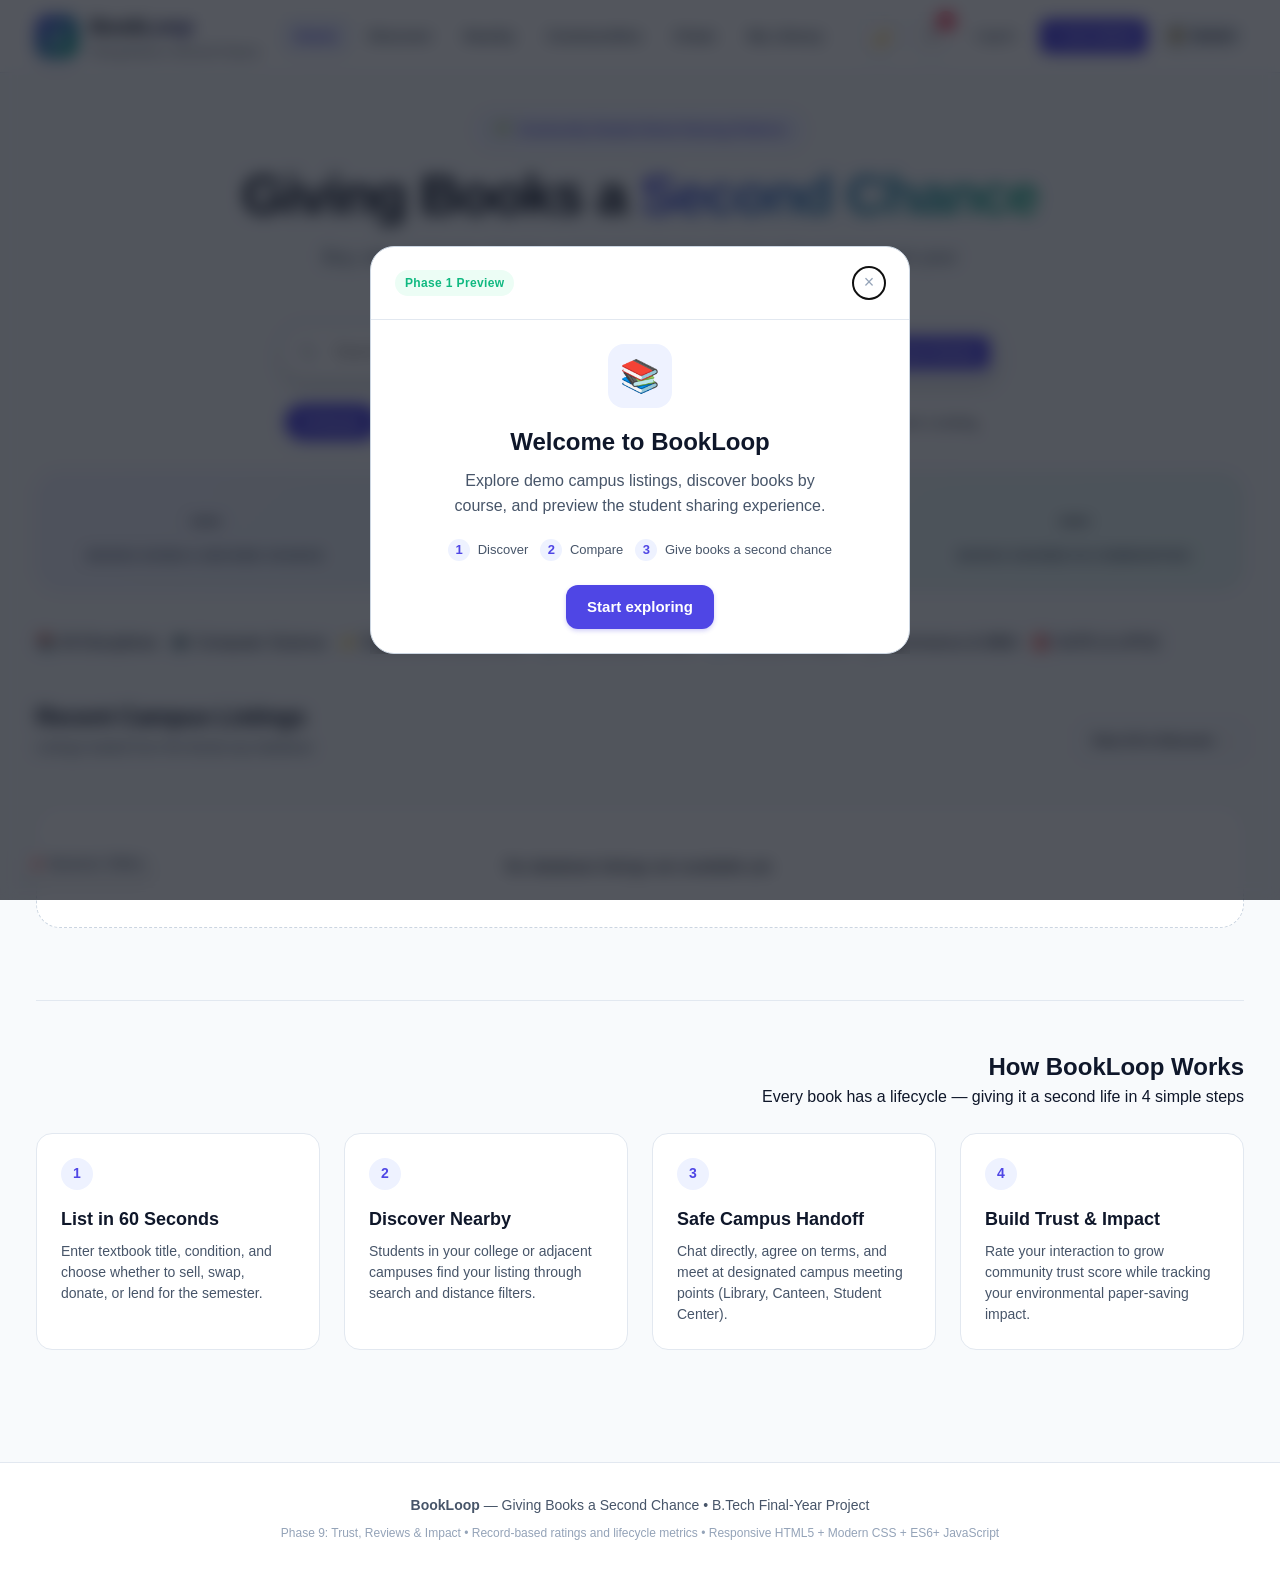
==== commit 3c94654d: "Initial BookLoop project" ====
--- a/frontend/index.html
+++ b/frontend/index.html
@@ -23,6 +23,26 @@
     <div class="splash-subtitle">Giving Books a Second Chance</div>
   </div>
 
+  <dialog id="onboarding-modal" class="app-modal onboarding-modal">
+    <div class="modal-box">
+      <div class="modal-header">
+        <span class="badge badge-emerald">Phase 1 Preview</span>
+        <button class="modal-close-btn" data-onboarding-close aria-label="Close onboarding">&times;</button>
+      </div>
+      <div class="modal-body onboarding-content">
+        <div class="onboarding-icon">📚</div>
+        <h2>Welcome to BookLoop</h2>
+        <p>Explore demo campus listings, discover books by course, and preview the student sharing experience.</p>
+        <div class="onboarding-steps">
+          <span><strong>1</strong> Discover</span>
+          <span><strong>2</strong> Compare</span>
+          <span><strong>3</strong> Give books a second chance</span>
+        </div>
+        <button class="btn btn-primary" data-onboarding-close>Start exploring</button>
+      </div>
+    </div>
+  </dialog>
+
   <!-- Sticky Modern Top Navigation -->
   <header class="app-header">
     <div class="app-container">
@@ -46,7 +66,9 @@
         <nav class="desktop-nav" aria-label="Main Navigation">
           <a href="#/home" class="nav-link active" data-nav-route="home">Home</a>
           <a href="#/discover" class="nav-link" data-nav-route="discover">Discover</a>
+          <a href="#/nearby" class="nav-link" data-nav-route="nearby">Nearby</a>
           <a href="#/communities" class="nav-link" data-nav-route="communities">Communities</a>
+          <a href="#/chats" class="nav-link" data-nav-route="chats">Chats</a>
           <a href="#/profile" class="nav-link" data-nav-route="profile">My Library</a>
         </nav>
 
@@ -56,6 +78,9 @@
           <button id="theme-toggle-btn" class="btn btn-outline btn-icon" aria-label="Toggle Dark/Light Mode" title="Switch Theme">
             🌙
           </button>
+          <button id="open-notifications-btn" class="btn btn-outline btn-icon notification-trigger" aria-label="Open notifications" title="Notifications">
+            <span aria-hidden="true">♢</span><span id="notification-count" class="notification-count" hidden>0</span>
+          </button>
 
           <!-- Auth Actions -->
           <button id="open-login-btn" class="btn btn-ghost btn-sm">Log In</button>
@@ -65,9 +90,10 @@
 
           <!-- User Profile Avatar Pill -->
           <a href="#/profile" class="user-avatar-pill" title="View Profile" style="display: flex; align-items: center; gap: 6px; padding: 4px 8px; border-radius: 9999px; background: var(--bg-surface-subtle); border: 1px solid var(--border-subtle); font-size: 0.8125rem; font-weight: 600;">
-            <span>👨‍🎓</span>
-            <span class="desktop-only" style="font-size: 0.75rem;">Amanpreet</span>
+            <span id="nav-user-avatar">👨‍🎓</span>
+            <span id="nav-user-name" class="desktop-only" style="font-size: 0.75rem;">Student</span>
           </a>
+          <button id="nav-logout-btn" class="btn btn-ghost btn-sm" style="display: none;">Log Out</button>
         </div>
 
       </div>
@@ -120,20 +146,20 @@
       <!-- Campus Impact Micro-Banner -->
       <div class="impact-banner">
         <div class="impact-item">
-          <span class="impact-num">1,280+</span>
-          <span class="impact-label">Books Recirculated</span>
+          <span class="impact-num" id="global-books-second-chance">—</span>
+          <span class="impact-label">Books Given a Second Chance</span>
         </div>
         <div class="impact-item">
-          <span class="impact-num">₹4.8L+</span>
-          <span class="impact-label">Student Savings</span>
+          <span class="impact-num" id="global-completed-handoffs">—</span>
+          <span class="impact-label">Completed Handoffs</span>
         </div>
         <div class="impact-item">
-          <span class="impact-num">18</span>
-          <span class="impact-label">Campus Circles</span>
+          <span class="impact-num" id="global-students-connected">—</span>
+          <span class="impact-label">Students Connected</span>
         </div>
         <div class="impact-item">
-          <span class="impact-num">100%</span>
-          <span class="impact-label">Peer-to-Peer Trust</span>
+          <span class="impact-num" id="global-community-books">—</span>
+          <span class="impact-label">Books Shared in Communities</span>
         </div>
       </div>
 
@@ -147,7 +173,7 @@
         <div class="section-header">
           <div class="section-title-wrap">
             <h2>Recent Campus Listings</h2>
-            <p>Fresh textbooks listed by nearby students</p>
+            <p>Listings loaded from the BookLoop database</p>
           </div>
           <a href="#/discover" class="btn btn-outline btn-sm">View All in Discover →</a>
         </div>
@@ -263,6 +289,25 @@
     </section>
 
     <!-- ====================================================================
+         VIEW: NEARBY
+         ==================================================================== -->
+    <section id="view-nearby" class="app-view">
+      <div class="section-header" style="margin-top: var(--space-6);">
+        <div class="section-title-wrap"><h2>Nearby Books & Communities</h2><p>Find shared books at public campus meeting points and discover nearby student groups.</p></div>
+      </div>
+      <section class="nearby-origin-panel" aria-label="Choose an approximate campus point">
+        <form id="nearby-origin-form" class="nearby-origin-form">
+          <label class="form-group"><span class="form-label">Approximate campus latitude</span><input id="nearby-latitude" class="form-input" type="number" min="-90" max="90" step="any" placeholder="30.90" required></label>
+          <label class="form-group"><span class="form-label">Approximate campus longitude</span><input id="nearby-longitude" class="form-input" type="number" min="-180" max="180" step="any" placeholder="75.85" required></label>
+          <button type="submit" class="btn btn-primary btn-sm">Set campus point</button>
+        </form>
+        <button id="nearby-use-location" type="button" class="btn btn-outline btn-sm">Use my current location</button>
+        <p id="nearby-origin-status" class="text-secondary" role="status">Current location needs your browser’s permission. GPS accuracy depends on your device; location is used only in this browser and is never published.</p>
+      </section>
+      <div id="nearby-view-content" aria-live="polite"><p class="text-secondary">Loading nearby places...</p></div>
+    </section>
+
+    <!-- ====================================================================
          VIEW: COMMUNITIES
          ==================================================================== -->
     <section id="view-communities" class="app-view">
@@ -274,55 +319,32 @@
         <button id="create-comm-btn" class="btn btn-primary btn-sm">+ Create Student Circle</button>
       </div>
 
-      <div class="community-grid">
-        <div class="community-card">
-          <div class="comm-header">
-            <div class="comm-icon">💻</div>
-            <div>
-              <span class="badge badge-emerald" style="margin-bottom: 4px;">Most Active</span>
-              <h3 class="comm-title">B.Tech CSE Textbook Exchange</h3>
-              <p class="comm-tagline">Algorithms, OS, DBMS, Compiler, and AI textbook exchanges across semesters.</p>
-            </div>
-          </div>
-          <div class="comm-meta">
-            <span>👥 420 Students</span>
-            <span>📚 340 Books Swapped</span>
-          </div>
-          <button class="btn btn-primary btn-sm" onclick="alert('Community joined! You will now receive alerts for new CSE book listings.')">Join Community</button>
-        </div>
-
-        <div class="community-card">
-          <div class="comm-header">
-            <div class="comm-icon">📖</div>
-            <div>
-              <span class="badge badge-indigo" style="margin-bottom: 4px;">Literature & Novels</span>
-              <h3 class="comm-title">Ludhiana Student Readers Circle</h3>
-              <p class="comm-tagline">Non-fiction, self-growth, novels, and classics passed hand-to-hand.</p>
-            </div>
-          </div>
-          <div class="comm-meta">
-            <span>👥 285 Students</span>
-            <span>📚 195 Books Swapped</span>
-          </div>
-          <button class="btn btn-outline btn-sm" onclick="alert('Community joined!')">Join Community</button>
-        </div>
-
-        <div class="community-card">
-          <div class="comm-header">
-            <div class="comm-icon">🎯</div>
-            <div>
-              <span class="badge badge-amber" style="margin-bottom: 4px;">Exam Prep</span>
-              <h3 class="comm-title">GATE & Competitive Exam Aspirants</h3>
-              <p class="comm-tagline">Previous Year Question banks, Made Easy notes, and aptitude reference materials.</p>
-            </div>
-          </div>
-          <div class="comm-meta">
-            <span>👥 512 Students</span>
-            <span>📚 480 Books Swapped</span>
-          </div>
-          <button class="btn btn-outline btn-sm" onclick="alert('Community joined!')">Join Community</button>
-        </div>
-      </div>
+      <div class="community-discovery-tools">
+        <label class="sr-only" for="community-search">Search communities</label>
+        <input id="community-search" class="form-input" type="search" placeholder="Search communities by name or topic">
+        <label class="sr-only" for="community-category-filter">Filter community category</label>
+        <select id="community-category-filter" class="form-select">
+          <option value="all">All categories</option>
+          <option>Computer Science</option>
+          <option>Engineering</option>
+          <option>Literature</option>
+          <option>Exam Preparation</option>
+          <option>Other</option>
+        </select>
+      </div>
+      <div id="communities-grid" class="community-grid" aria-live="polite">
+        <p class="text-secondary">Loading communities...</p>
+      </div>
+    </section>
+
+    <!-- ====================================================================
+         VIEW: CHATS
+         ==================================================================== -->
+    <section id="view-chats" class="app-view">
+      <div class="section-header" style="margin-top: var(--space-6);">
+        <div class="section-title-wrap"><h2>Chats</h2><p>Private conversations connected to your books and requests</p></div>
+      </div>
+      <div id="chat-view-content"></div>
     </section>
 
     <!-- ====================================================================
@@ -332,63 +354,113 @@
       <div class="section-header" style="margin-top: var(--space-6);">
         <div class="section-title-wrap">
           <h2>Student Profile & Library</h2>
-          <p>Manage your listed textbooks, saved wishlist, and personal green impact</p>
-        </div>
-      </div>
-
-      <!-- Student Profile Card -->
-      <div class="card" style="margin-bottom: var(--space-6);">
-        <div style="display: flex; align-items: center; justify-content: space-between; flex-wrap: wrap; gap: var(--space-4);">
-          <div style="display: flex; align-items: center; gap: var(--space-4);">
-            <div style="width: 72px; height: 72px; border-radius: 50%; background: var(--primary-light); display: flex; align-items: center; justify-content: center; font-size: 2.25rem;">
-              👨‍🎓
+          <p>Manage your listings, saved books, requests, and book lifecycle</p>
+        </div>
+      </div>
+
+      <div id="profile-container"></div>
+
+    </section>
+
+  </main>
+
+  <dialog id="community-create-modal" class="app-modal">
+    <div class="modal-box">
+      <div class="modal-header"><div><h2 class="card-title">Create a community</h2><p class="text-secondary">Start a student space around a course or reading interest.</p></div><button type="button" class="modal-close-btn" data-community-close aria-label="Close">&times;</button></div>
+      <form id="community-create-form" class="modal-body">
+        <div class="form-group"><label class="form-label" for="community-create-name">Community name</label><input id="community-create-name" name="name" class="form-input" minlength="3" maxlength="120" required></div>
+        <div class="form-group"><label class="form-label" for="community-create-category">Category</label><select id="community-create-category" name="category" class="form-select" required><option value="">Choose category</option><option>Computer Science</option><option>Engineering</option><option>Literature</option><option>Exam Preparation</option><option>Other</option></select></div>
+        <div class="form-group"><label class="form-label" for="community-create-description">Description</label><textarea id="community-create-description" name="description" class="form-input" rows="4" minlength="10" maxlength="2000" required></textarea></div>
+        <div class="form-group"><label class="form-label" for="community-create-location">Approximate campus location (optional)</label><input id="community-create-location" name="location_name" class="form-input" maxlength="180" placeholder="Student centre or campus name"></div>
+        <div class="form-row"><div class="form-group"><label class="form-label" for="community-create-latitude">Latitude</label><input id="community-create-latitude" name="latitude" class="form-input" type="number" min="-90" max="90" step="any"></div><div class="form-group"><label class="form-label" for="community-create-longitude">Longitude</label><input id="community-create-longitude" name="longitude" class="form-input" type="number" min="-180" max="180" step="any"></div></div>
+        <button type="submit" class="btn btn-primary">Create community</button>
+      </form>
+    </div>
+  </dialog>
+
+  <dialog id="community-report-modal" class="app-modal">
+    <div class="modal-box">
+      <div class="modal-header"><div><h2 class="card-title">Report community content</h2><p class="text-secondary">Reports are saved for moderator review.</p></div><button type="button" class="modal-close-btn" data-report-close aria-label="Close">&times;</button></div>
+      <form id="community-report-form" class="modal-body">
+        <input id="community-report-target-type" name="target_type" type="hidden" value="post">
+        <input id="community-report-target-id" name="target_id" type="hidden">
+        <div class="form-group"><label class="form-label" for="community-report-reason">Reason</label><textarea id="community-report-reason" name="reason" class="form-input" rows="4" minlength="5" maxlength="1000" required></textarea></div>
+        <button type="submit" class="btn btn-primary">Send report</button>
+      </form>
+    </div>
+  </dialog>
+
+  <!-- ====================================================================
+       MODAL: Create or Edit Book Listing
+       ==================================================================== -->
+  <dialog id="listing-modal" class="app-modal" style="max-width: 720px;">
+    <div class="modal-box">
+      <div class="modal-header">
+        <div>
+          <span class="badge badge-emerald">Book listing</span>
+          <h2 class="card-title" style="margin-top: var(--space-2);">Give a book its next chapter</h2>
+          <p id="listing-progress" class="text-secondary">Step 1 of 4</p>
+        </div>
+        <button class="modal-close-btn" data-listing-close aria-label="Close listing form">&times;</button>
+      </div>
+      <form id="listing-form" class="modal-body">
+        <section data-listing-step>
+          <h3 class="card-title">Book information</h3>
+          <div class="form-row">
+            <div class="form-group"><label class="form-label" for="listing-title">Title</label><input id="listing-title" class="form-input" minlength="2" maxlength="255" required></div>
+            <div class="form-group"><label class="form-label" for="listing-author">Author</label><input id="listing-author" class="form-input" minlength="2" maxlength="255" required></div>
+          </div>
+          <div class="form-row">
+            <div class="form-group"><label class="form-label" for="listing-isbn">ISBN</label><input id="listing-isbn" class="form-input" maxlength="32"></div>
+            <div class="form-group"><label class="form-label" for="listing-edition">Edition</label><input id="listing-edition" class="form-input" maxlength="150"></div>
+          </div>
+          <div class="form-row">
+            <div class="form-group"><label class="form-label" for="listing-course">Course</label><input id="listing-course" class="form-input" maxlength="150"></div>
+            <div class="form-group"><label class="form-label" for="listing-course-code">Course code</label><input id="listing-course-code" class="form-input" maxlength="50"></div>
+          </div>
+          <div class="form-group"><label class="form-label" for="listing-category">Category</label><input id="listing-category" class="form-input" minlength="2" maxlength="80" placeholder="Computer Science" required></div>
+        </section>
+
+        <section data-listing-step hidden>
+          <h3 class="card-title">Condition and sharing type</h3>
+          <div class="form-row">
+            <div class="form-group"><label class="form-label" for="listing-condition">Condition</label><select id="listing-condition" class="form-select" required><option value="">Choose condition</option><option value="like_new">Like new</option><option value="good">Good</option><option value="worn">Worn / usable</option></select></div>
+            <div class="form-group"><label class="form-label" for="listing-type-input">Listing type</label><select id="listing-type-input" class="form-select" required><option value="">Choose how to share</option><option value="sell">Sell</option><option value="exchange">Exchange</option><option value="donate">Donate</option><option value="lend">Lend</option></select></div>
+          </div>
+          <div id="listing-terms-step">
+            <div id="listing-price-group" class="form-row" hidden>
+              <div class="form-group"><label class="form-label" for="listing-price">Price or lending rate</label><input id="listing-price" type="number" class="form-input" min="0" step="0.01"></div>
+              <div class="form-group"><label class="form-label" for="listing-price-unit">Rate unit</label><select id="listing-price-unit" class="form-select"><option value="">One-time price</option><option value="/week">Per week</option><option value="/month">Per month</option><option value="/semester">Per semester</option></select></div>
             </div>
-            <div>
-              <h3 style="font-size: 1.35rem; font-weight: 800; color: var(--text-primary);">Amanpreet Singh</h3>
-              <p style="font-size: 0.875rem; color: var(--text-secondary);">GNDEC Ludhiana &bull; 3rd Year B.Tech Computer Science</p>
-              <div style="display: flex; align-items: center; gap: var(--space-2); margin-top: 4px;">
-                <span class="badge badge-emerald">Trust Score: ⭐ 4.9 (14 Reviews)</span>
-                <span class="badge badge-indigo">Verified Student</span>
-              </div>
-            </div>
-          </div>
-          <div>
-            <button class="btn btn-outline btn-sm" onclick="alert('Edit Profile modal scheduled for Phase 2!')">Edit Profile</button>
-          </div>
-        </div>
-
-        <div class="impact-banner" style="margin-top: var(--space-6); margin-bottom: 0;">
-          <div class="impact-item">
-            <span class="impact-num">6</span>
-            <span class="impact-label">Books Listed</span>
-          </div>
-          <div class="impact-item">
-            <span class="impact-num">8</span>
-            <span class="impact-label">Books Given Life</span>
-          </div>
-          <div class="impact-item">
-            <span class="impact-num">3</span>
-            <span class="impact-label">Saved Wishlist</span>
-          </div>
-          <div class="impact-item">
-            <span class="impact-num">₹3,450</span>
-            <span class="impact-label">Personal Savings</span>
-          </div>
-        </div>
-      </div>
-
-      <!-- Wishlist / My Books Section -->
-      <div class="section-header">
-        <div class="section-title-wrap">
-          <h3 style="font-size: 1.125rem; font-weight: 700;">Saved Books (Wishlist)</h3>
-        </div>
-      </div>
-      <div id="wishlist-books-grid" class="book-grid">
-        <!-- Injected via JS -->
-      </div>
-    </section>
-
-  </main>
+            <div id="listing-exchange-group" class="form-group" hidden><label class="form-label" for="listing-exchange-wish">What would you exchange for?</label><input id="listing-exchange-wish" class="form-input" maxlength="255" placeholder="e.g. Engineering Mathematics, 2nd edition"></div>
+          </div>
+          <div class="form-group"><label class="form-label" for="listing-safe-meeting-point">Safe public meeting point (optional)</label><input id="listing-safe-meeting-point" class="form-input" maxlength="180" placeholder="Campus library entrance"></div>
+          <p class="text-secondary">Never add a home address. Map markers are only published for named public meeting points.</p>
+          <div class="form-row"><div class="form-group"><label class="form-label" for="listing-latitude">Approximate latitude</label><input id="listing-latitude" type="number" class="form-input" min="-90" max="90" step="any"></div><div class="form-group"><label class="form-label" for="listing-longitude">Approximate longitude</label><input id="listing-longitude" type="number" class="form-input" min="-180" max="180" step="any"></div></div>
+        </section>
+
+        <section data-listing-step hidden>
+          <h3 class="card-title">Terms and photos</h3>
+          <div class="form-group"><label class="form-label" for="listing-original-price">Original price (optional)</label><input id="listing-original-price" type="number" class="form-input" min="0" step="0.01"></div>
+          <div class="form-group"><label class="form-label" for="listing-image-urls">Photo URLs (comma-separated, up to 8)</label><input id="listing-image-urls" class="form-input" placeholder="https://..."></div>
+          <div class="form-group"><label class="form-label" for="listing-description">Description</label><textarea id="listing-description" class="form-input" rows="4" placeholder="Share helpful details about the book and handoff terms."></textarea></div>
+        </section>
+
+        <section data-listing-step hidden>
+          <h3 class="card-title">Preview your listing</h3>
+          <div id="listing-preview" class="card" style="padding: var(--space-5);"></div>
+        </section>
+
+        <div class="modal-footer" style="padding: var(--space-4) 0 0;">
+          <button id="listing-back-btn" type="button" class="btn btn-outline btn-sm" hidden>Back</button>
+          <span style="flex: 1;"></span>
+          <button type="button" class="btn btn-ghost btn-sm" data-listing-close>Cancel</button>
+          <button id="listing-next-btn" type="button" class="btn btn-primary btn-sm">Continue</button>
+          <button id="listing-publish-btn" type="submit" class="btn btn-primary btn-sm" hidden>Publish listing</button>
+        </div>
+      </form>
+    </div>
+  </dialog>
 
   <!-- ====================================================================
        MODAL: Student Login & Sign Up (<dialog>)
@@ -414,7 +486,28 @@
             <label class="form-label" for="login-password">Password</label>
             <input type="password" id="login-password" class="form-input" placeholder="••••••••" required>
           </div>
+          <div style="display: flex; justify-content: space-between; align-items: center; margin-top: var(--space-3);">
+            <label style="font-size: 0.8125rem; color: var(--text-secondary);"><input type="checkbox" id="remember-session"> Keep me signed in</label>
+            <a href="#" id="forgot-password-link" style="font-size: 0.8125rem; color: var(--primary);">Forgot password?</a>
+          </div>
           <button type="submit" class="btn btn-primary" style="width: 100%; margin-top: var(--space-2);">Log In to BookLoop</button>
+        </form>
+
+        <form id="reset-form" style="display: none;">
+          <div class="form-group">
+            <label class="form-label" for="reset-email">Student Email Address</label>
+            <input type="email" id="reset-email" class="form-input" placeholder="student@college.edu" required>
+          </div>
+          <div id="reset-token-wrap" class="form-group" style="display: none;">
+            <label class="form-label" for="reset-token-input">Reset Token</label>
+            <input type="text" id="reset-token-input" class="form-input" autocomplete="one-time-code">
+          </div>
+          <div class="form-group">
+            <label class="form-label" for="reset-new-password">New Password</label>
+            <input type="password" id="reset-new-password" class="form-input" minlength="6">
+          </div>
+          <button type="submit" class="btn btn-primary" style="width: 100%; margin-top: var(--space-2);">Reset Password</button>
+          <button type="button" id="back-to-login-link" class="btn btn-ghost btn-sm" style="width: 100%; margin-top: var(--space-2);">Back to login</button>
         </form>
 
         <!-- Sign-Up Form (Hidden initially) -->
@@ -448,6 +541,32 @@
       <div class="modal-footer" style="justify-content: center; font-size: 0.8125rem; color: var(--text-secondary);">
         <span>🔒 Secure verification designed for verified students</span>
       </div>
+    </div>
+  </dialog>
+
+  <dialog id="edit-profile-modal" class="app-modal">
+    <div class="modal-box">
+      <div class="modal-header">
+        <h2 class="card-title">Edit Student Profile</h2>
+        <button class="modal-close-btn" data-modal-close aria-label="Close profile editor">&times;</button>
+      </div>
+      <form id="edit-profile-form" class="modal-body">
+        <div class="form-group">
+          <label class="form-label" for="edit-name">Full Name</label>
+          <input id="edit-name" class="form-input" required>
+        </div>
+        <div class="form-row">
+          <div class="form-group"><label class="form-label" for="edit-college">University</label><input id="edit-college" class="form-input"></div>
+          <div class="form-group"><label class="form-label" for="edit-course">Course</label><input id="edit-course" class="form-input"></div>
+        </div>
+        <div class="form-row">
+          <div class="form-group"><label class="form-label" for="edit-year">Year</label><input id="edit-year" class="form-input"></div>
+          <div class="form-group"><label class="form-label" for="edit-location">Location</label><input id="edit-location" class="form-input"></div>
+        </div>
+        <div class="form-group"><label class="form-label" for="edit-avatar-url">Profile Photo URL</label><input id="edit-avatar-url" type="url" class="form-input" placeholder="https://..."></div>
+        <div class="form-group"><label class="form-label" for="edit-bio">Bio</label><textarea id="edit-bio" class="form-input" rows="3"></textarea></div>
+        <button type="submit" class="btn btn-primary" style="width: 100%;">Save Profile</button>
+      </form>
     </div>
   </dialog>
 
@@ -527,9 +646,17 @@
       <span>🔍</span>
       <span>Discover</span>
     </a>
+    <a href="#/nearby" class="mobile-nav-item" data-nav-route="nearby">
+      <span>📍</span>
+      <span>Nearby</span>
+    </a>
     <a href="#/communities" class="mobile-nav-item" data-nav-route="communities">
       <span>👥</span>
       <span>Circles</span>
+    </a>
+    <a href="#/chats" class="mobile-nav-item" data-nav-route="chats">
+      <span>💬</span>
+      <span>Chats</span>
     </a>
     <a href="#/profile" class="mobile-nav-item" data-nav-route="profile">
       <span>📚</span>
@@ -537,6 +664,14 @@
     </a>
   </nav>
 
+  <dialog id="notifications-modal" class="app-modal notification-dialog">
+    <div class="modal-box">
+      <div class="modal-header"><div><h2 class="card-title">Notifications</h2><p class="text-secondary">Requests and messages for your books</p></div><button type="button" class="modal-close-btn" data-notifications-close aria-label="Close notifications">&times;</button></div>
+      <div id="notifications-list" class="modal-body notification-list"><p class="text-secondary">Loading notifications...</p></div>
+      <div class="modal-footer"><button id="mark-all-notifications-read" type="button" class="btn btn-outline btn-sm">Mark all as read</button><button type="button" class="btn btn-ghost btn-sm" data-notifications-close>Close</button></div>
+    </div>
+  </dialog>
+
   <!-- Toast Notification Container -->
   <div id="toast-container" class="toast-container"></div>
 
@@ -545,13 +680,13 @@
     <div class="app-container">
       <p><strong>BookLoop</strong> &mdash; Giving Books a Second Chance &bull; B.Tech Final-Year Project</p>
       <p style="font-size: 0.75rem; color: var(--text-muted); margin-top: var(--space-2);">
-        Phase 1: Premium UI Foundation &bull; Responsive Vanilla HTML5 + Modern CSS + ES6+ JavaScript
+        Phase 9: Trust, Reviews & Impact &bull; Record-based ratings and lifecycle metrics &bull; Responsive HTML5 + Modern CSS + ES6+ JavaScript
       </p>
     </div>
   </footer>
 
   <!-- Main Application Script -->
-  <script type="module" src="assets/js/app.js"></script>
+  <script type="module" src="assets/js/app.js?v=17"></script>
 
 </body>
 </html>
--- a/frontend/assets/css/style.css
+++ b/frontend/assets/css/style.css
@@ -48,6 +48,58 @@
   font-size: 0.875rem;
   color: var(--text-secondary);
   margin-top: var(--space-1);
+}
+
+.onboarding-modal {
+  max-width: 520px;
+}
+
+.onboarding-content {
+  text-align: center;
+}
+
+.onboarding-icon {
+  width: 64px;
+  height: 64px;
+  margin: 0 auto var(--space-4);
+  display: grid;
+  place-items: center;
+  border-radius: var(--radius-lg);
+  background: var(--primary-light);
+  font-size: 2rem;
+}
+
+.onboarding-content h2 {
+  margin-bottom: var(--space-2);
+  color: var(--text-primary);
+}
+
+.onboarding-content p {
+  max-width: 390px;
+  margin: 0 auto var(--space-5);
+  color: var(--text-secondary);
+  line-height: 1.6;
+}
+
+.onboarding-steps {
+  display: flex;
+  justify-content: center;
+  gap: var(--space-3);
+  flex-wrap: wrap;
+  margin-bottom: var(--space-6);
+  color: var(--text-secondary);
+  font-size: 0.8125rem;
+}
+
+.onboarding-steps strong {
+  display: inline-grid;
+  place-items: center;
+  width: 22px;
+  height: 22px;
+  margin-right: 4px;
+  border-radius: 50%;
+  background: var(--primary-light);
+  color: var(--primary);
 }
 
 @keyframes splashPulse {
@@ -479,6 +531,57 @@
   transform: translateY(-3px);
   box-shadow: var(--shadow-md);
   border-color: var(--border-medium);
+}
+
+.community-discovery-tools { display: flex; gap: var(--space-3); max-width: 720px; margin: 0 0 var(--space-5); }
+.community-discovery-tools .form-input { flex: 1; min-width: 0; }
+.community-discovery-tools .form-select { width: min(240px, 40%); }
+.community-card-top, .community-card-meta, .community-card-actions { display: flex; align-items: center; justify-content: space-between; gap: var(--space-3); }
+.community-card h3 { margin: var(--space-3) 0 var(--space-2); color: var(--text-primary); }
+.community-card p { color: var(--text-secondary); line-height: 1.5; }
+.community-card-meta { justify-content: flex-start; flex-wrap: wrap; padding-top: var(--space-3); border-top: 1px solid var(--border-subtle); color: var(--text-secondary); font-size: 0.78rem; }
+.community-card-actions { margin-top: var(--space-2); }
+.community-symbol, .community-book-mark { display: grid; place-items: center; width: 42px; height: 42px; border-radius: var(--radius-sm); background: var(--primary-light); color: var(--primary); font-size: 1.2rem; font-weight: 700; }
+.community-detail { margin-top: var(--space-5); }
+.community-detail-heading { display: grid; grid-template-columns: 1fr auto; gap: var(--space-4); align-items: start; padding-bottom: var(--space-5); border-bottom: 1px solid var(--border-subtle); }
+.community-detail-heading > [data-community-back] { grid-column: 1 / -1; justify-self: start; }
+.community-detail-heading h2 { margin: var(--space-2) 0; font-size: 1.5rem; color: var(--text-primary); }
+.community-detail-heading p { max-width: 760px; color: var(--text-secondary); line-height: 1.55; }
+.community-detail-actions { display: grid; justify-items: end; gap: var(--space-3); }
+.community-tabs { display: flex; gap: var(--space-2); margin: var(--space-4) 0; border-bottom: 1px solid var(--border-subtle); }
+.community-tabs .tab-btn { border-radius: 0; }
+.community-tab-content { display: grid; gap: var(--space-4); }
+.community-post-form, .community-share-form { display: grid; gap: var(--space-3); max-width: 760px; padding: var(--space-4); border: 1px solid var(--border-subtle); border-radius: var(--radius-md); background: var(--bg-surface); }
+.community-feed-list { display: grid; gap: var(--space-4); }
+.community-post { max-width: 900px; padding: var(--space-4); border: 1px solid var(--border-subtle); border-radius: var(--radius-md); background: var(--bg-surface); }
+.community-post > header { display: flex; justify-content: space-between; gap: var(--space-3); align-items: flex-start; }
+.community-post > header > div { display: grid; gap: 3px; }
+.community-post > header span, .community-comment small { color: var(--text-secondary); font-size: 0.75rem; }
+.community-post-content { margin: var(--space-3) 0; color: var(--text-primary); white-space: pre-wrap; overflow-wrap: anywhere; }
+.community-request-title { margin-top: var(--space-3); color: var(--primary); font-weight: 700; }
+.community-post-actions { display: flex; align-items: center; gap: var(--space-4); padding: var(--space-2) 0; border-top: 1px solid var(--border-subtle); color: var(--text-secondary); font-size: 0.78rem; }
+.community-post-actions .reacted { color: var(--accent-rose); }
+.community-comments { display: grid; gap: var(--space-3); margin-top: var(--space-2); }
+.community-comment { padding: var(--space-3); border-left: 2px solid var(--border-medium); background: var(--bg-surface-subtle); }
+.community-comment p { margin: 3px 0; color: var(--text-primary); overflow-wrap: anywhere; }
+.community-comment-heading { display: flex; justify-content: space-between; align-items: center; gap: var(--space-2); }
+.community-comment-form { display: flex; gap: var(--space-2); margin-top: var(--space-3); }
+.community-comment-form .form-input { min-width: 0; }
+.community-join-hint { padding: var(--space-3); color: var(--text-secondary); background: var(--bg-surface-subtle); }
+.community-book-list, .community-member-list { display: grid; gap: var(--space-3); }
+.community-book-item, .community-member-item { display: flex; align-items: center; gap: var(--space-3); padding: var(--space-4); border: 1px solid var(--border-subtle); border-radius: var(--radius-sm); background: var(--bg-surface); }
+.community-book-item > div, .community-member-item > div { flex: 1; min-width: 0; }
+.community-book-item h3 { color: var(--text-primary); font-size: 0.95rem; }
+.community-book-item p, .community-book-item small, .community-member-item p { color: var(--text-secondary); font-size: 0.78rem; margin-top: 3px; }
+.community-member-avatar { display: grid; place-items: center; width: 40px; height: 40px; flex: 0 0 40px; border-radius: 50%; background: var(--primary-light); color: var(--primary); font-size: 0.78rem; font-weight: 700; }
+
+@media (max-width: 640px) {
+  .community-discovery-tools { flex-direction: column; }
+  .community-discovery-tools .form-select { width: 100%; }
+  .community-detail-heading { grid-template-columns: 1fr; }
+  .community-detail-actions { justify-items: start; }
+  .community-comment-form { flex-direction: column; }
+  .community-book-item, .community-member-item { align-items: flex-start; flex-wrap: wrap; }
 }
 
 .comm-header {
@@ -586,3 +689,115 @@
   font-size: 0.875rem;
   color: var(--text-secondary);
 }
+
+.chat-layout {
+  display: grid;
+  grid-template-columns: minmax(250px, 0.85fr) minmax(0, 1.6fr);
+  min-height: 520px;
+  border: 1px solid var(--border-subtle);
+  border-radius: var(--radius-md);
+  overflow: hidden;
+  background: var(--bg-surface);
+}
+
+.chat-sidebar {
+  padding: var(--space-4);
+  border-right: 1px solid var(--border-subtle);
+  background: var(--bg-surface-subtle);
+}
+
+.chat-sidebar h2,
+.chat-thread-header h2 { font-size: 1rem; color: var(--text-primary); }
+.chat-conversation-list { display: grid; gap: var(--space-2); margin-top: var(--space-4); }
+.chat-conversation { display: flex; align-items: center; gap: var(--space-3); width: 100%; padding: var(--space-3); border: 1px solid transparent; border-radius: var(--radius-sm); background: transparent; color: var(--text-primary); text-align: left; }
+.chat-conversation:hover, .chat-conversation.active { border-color: var(--border-subtle); background: var(--bg-surface); }
+.chat-avatar { display: grid; place-items: center; flex: 0 0 40px; width: 40px; height: 40px; border-radius: 50%; background: var(--primary-light); color: var(--primary); font-size: 0.8rem; font-weight: 700; }
+.chat-conversation-copy { display: grid; min-width: 0; gap: 2px; }
+.chat-conversation-copy strong, .chat-conversation-copy span, .chat-conversation-copy small { overflow: hidden; text-overflow: ellipsis; white-space: nowrap; }
+.chat-conversation-copy span, .chat-conversation-copy small { color: var(--text-secondary); font-size: 0.75rem; }
+.unread-count, .notification-count { display: inline-grid; place-items: center; min-width: 20px; height: 20px; padding: 0 5px; border-radius: 10px; background: var(--accent-rose); color: #fff; font-size: 0.7rem; font-weight: 700; }
+.chat-thread { display: flex; min-width: 0; flex-direction: column; }
+.chat-thread-content { display: flex; min-height: 520px; flex: 1; flex-direction: column; }
+.chat-thread-header { display: flex; justify-content: space-between; align-items: center; gap: var(--space-3); padding: var(--space-4); border-bottom: 1px solid var(--border-subtle); }
+.chat-thread-header p { color: var(--text-secondary); font-size: 0.78rem; margin-top: 3px; }
+.chat-messages { display: flex; flex: 1; flex-direction: column; gap: var(--space-3); max-height: 440px; overflow-y: auto; padding: var(--space-4); }
+.chat-message { max-width: min(80%, 520px); align-self: flex-start; padding: var(--space-3); border: 1px solid var(--border-subtle); border-radius: var(--radius-md); background: var(--bg-surface-subtle); overflow-wrap: anywhere; }
+.chat-message.own { align-self: flex-end; border-color: var(--primary); background: var(--primary-light); }
+.chat-message p { color: var(--text-primary); white-space: pre-wrap; }
+.chat-message small { display: block; margin-top: 5px; color: var(--text-secondary); font-size: 0.7rem; }
+.chat-composer { display: flex; align-items: flex-end; gap: var(--space-3); padding: var(--space-4); border-top: 1px solid var(--border-subtle); }
+.chat-composer textarea { resize: vertical; min-height: 44px; }
+.notification-trigger { position: relative; }
+.notification-count { position: absolute; top: -6px; right: -6px; }
+.notification-dialog { max-width: 560px; }
+.notification-list { display: grid; gap: var(--space-2); max-height: min(60vh, 560px); overflow-y: auto; }
+.notification-item { display: grid; grid-template-columns: 12px 1fr; gap: var(--space-3); width: 100%; padding: var(--space-3); border: 1px solid var(--border-subtle); border-radius: var(--radius-sm); background: var(--bg-surface); text-align: left; color: var(--text-primary); }
+.notification-item:hover { background: var(--bg-surface-subtle); }
+.notification-item > span:last-child { display: grid; gap: 4px; }
+.notification-item > span:last-child > span, .notification-item small { color: var(--text-secondary); font-size: 0.78rem; }
+.notification-item small { font-size: 0.7rem; }
+.notification-dot { width: 8px; height: 8px; margin-top: 5px; border-radius: 50%; background: transparent; }
+.notification-item.unread .notification-dot { background: var(--primary); }
+
+.phase9-section { margin-top: var(--space-8); }
+.phase9-impact { margin-bottom: var(--space-6); }
+.phase9-reviews { display: grid; grid-template-columns: repeat(auto-fit, minmax(min(100%, 360px), 1fr)); gap: var(--space-6); }
+.phase9-review-group h3 { margin-bottom: var(--space-3); color: var(--text-primary); font-size: 1rem; }
+.phase9-review-group > div { display: grid; gap: var(--space-3); }
+.phase9-review-item { padding: var(--space-4); border: 1px solid var(--border-subtle); border-radius: var(--radius-sm); background: var(--bg-surface); }
+.phase9-review-heading { display: flex; justify-content: space-between; gap: var(--space-3); align-items: center; flex-wrap: wrap; }
+.phase9-review-heading > span, .phase9-review-item small { color: var(--text-secondary); font-size: 0.78rem; }
+.phase9-rating { color: var(--color-warning) !important; font-weight: 700; }
+.phase9-review-item > p { margin: var(--space-2) 0; color: var(--text-secondary); font-size: 0.8rem; }
+.phase9-review-item blockquote { margin: var(--space-2) 0; padding-left: var(--space-3); border-left: 2px solid var(--border-medium); color: var(--text-primary); overflow-wrap: anywhere; }
+.phase9-review-form { display: grid; gap: var(--space-2); margin-top: var(--space-3); }
+.phase9-review-form .form-group { margin: 0; }
+
+@media (max-width: 720px) {
+  .chat-layout { grid-template-columns: 1fr; min-height: 0; }
+  .chat-sidebar { border-right: 0; border-bottom: 1px solid var(--border-subtle); }
+  .chat-conversation-list { max-height: 220px; overflow-y: auto; }
+  .chat-thread-content { min-height: 420px; }
+  .chat-thread-header { align-items: flex-start; flex-direction: column; }
+  .chat-composer { align-items: stretch; flex-direction: column; }
+}
+
+.nearby-origin-panel { display: grid; grid-template-columns: 1fr auto; gap: var(--space-3) var(--space-4); align-items: end; margin: var(--space-4) 0 var(--space-6); padding: var(--space-4); border: 1px solid var(--border-subtle); border-radius: var(--radius-md); background: var(--bg-surface); }
+.nearby-origin-form { display: grid; grid-template-columns: minmax(130px, 1fr) minmax(130px, 1fr) auto; align-items: end; gap: var(--space-3); }
+.nearby-origin-form .form-group { margin: 0; }
+.nearby-origin-panel > p { grid-column: 1 / -1; margin: 0; font-size: 0.78rem; }
+.nearby-summary { display: flex; align-items: center; gap: var(--space-3); flex-wrap: wrap; margin: var(--space-4) 0; }
+.nearby-view-tabs { display: flex; gap: var(--space-2); border-bottom: 1px solid var(--border-subtle); margin-bottom: var(--space-4); }
+.nearby-results-toolbar { display: flex; align-items: center; justify-content: space-between; gap: var(--space-3); margin-bottom: var(--space-3); }
+.nearby-results-toolbar h2 { font-size: 1rem; color: var(--text-primary); }
+.nearby-results-toolbar label { display: flex; align-items: center; gap: var(--space-2); color: var(--text-secondary); font-size: 0.8rem; }
+.nearby-results-toolbar .form-select { width: auto; }
+.nearby-results { display: grid; gap: var(--space-3); }
+.nearby-result { display: grid; grid-template-columns: 44px minmax(0, 1fr) auto; gap: var(--space-3); align-items: center; padding: var(--space-4); border: 1px solid var(--border-subtle); border-radius: var(--radius-sm); background: var(--bg-surface); }
+.nearby-point-icon { display: grid; place-items: center; width: 42px; height: 42px; border-radius: var(--radius-sm); font-size: 1.1rem; font-weight: 700; }
+.nearby-point-icon.book { background: var(--accent-green-light); color: var(--accent-green); }
+.nearby-point-icon.community { background: var(--primary-light); color: var(--primary); }
+.nearby-result-copy { min-width: 0; }
+.nearby-result-heading { display: flex; gap: var(--space-2); margin-bottom: 3px; }
+.nearby-result-copy h3 { color: var(--text-primary); font-size: 0.95rem; }
+.nearby-result-copy p, .nearby-result-copy small { color: var(--text-secondary); font-size: 0.78rem; }
+.nearby-result-copy small { display: block; margin-top: 4px; }
+.nearby-result-actions { display: flex; gap: var(--space-2); align-items: center; }
+.nearby-map-status { display: grid; gap: 5px; margin-bottom: var(--space-3); color: var(--text-secondary); font-size: 0.82rem; }
+.nearby-map-status strong { color: var(--text-primary); }
+.nearby-private-location-status { color: var(--primary); font-weight: 600; }
+.nearby-map-canvas { width: 100%; height: min(65vh, 620px); min-height: 380px; border: 1px solid var(--border-subtle); border-radius: var(--radius-md); overflow: hidden; background: var(--bg-surface-subtle); }
+.map-info-window { display: grid; gap: 4px; min-width: 150px; color: #202124; font: 13px/1.4 sans-serif; }
+.nearby-leaflet-marker { border: 0; background: transparent; }
+.nearby-leaflet-pin { display: grid; place-items: center; width: 30px; height: 30px; border: 2px solid #fff; border-radius: 50%; box-shadow: 0 2px 7px rgba(15, 23, 42, 0.35); color: #fff; font-size: 0.7rem; font-weight: 800; }
+.nearby-leaflet-pin.book { background: #0F766E; }
+.nearby-leaflet-pin.community { background: #1D4ED8; }
+
+@media (max-width: 700px) {
+  .nearby-origin-panel { grid-template-columns: 1fr; }
+  .nearby-origin-form { grid-template-columns: 1fr 1fr; }
+  .nearby-origin-form button { grid-column: 1 / -1; }
+  .nearby-result { grid-template-columns: 40px minmax(0, 1fr); }
+  .nearby-result-actions { grid-column: 2; flex-wrap: wrap; }
+  .nearby-results-toolbar { align-items: flex-start; flex-direction: column; }
+}
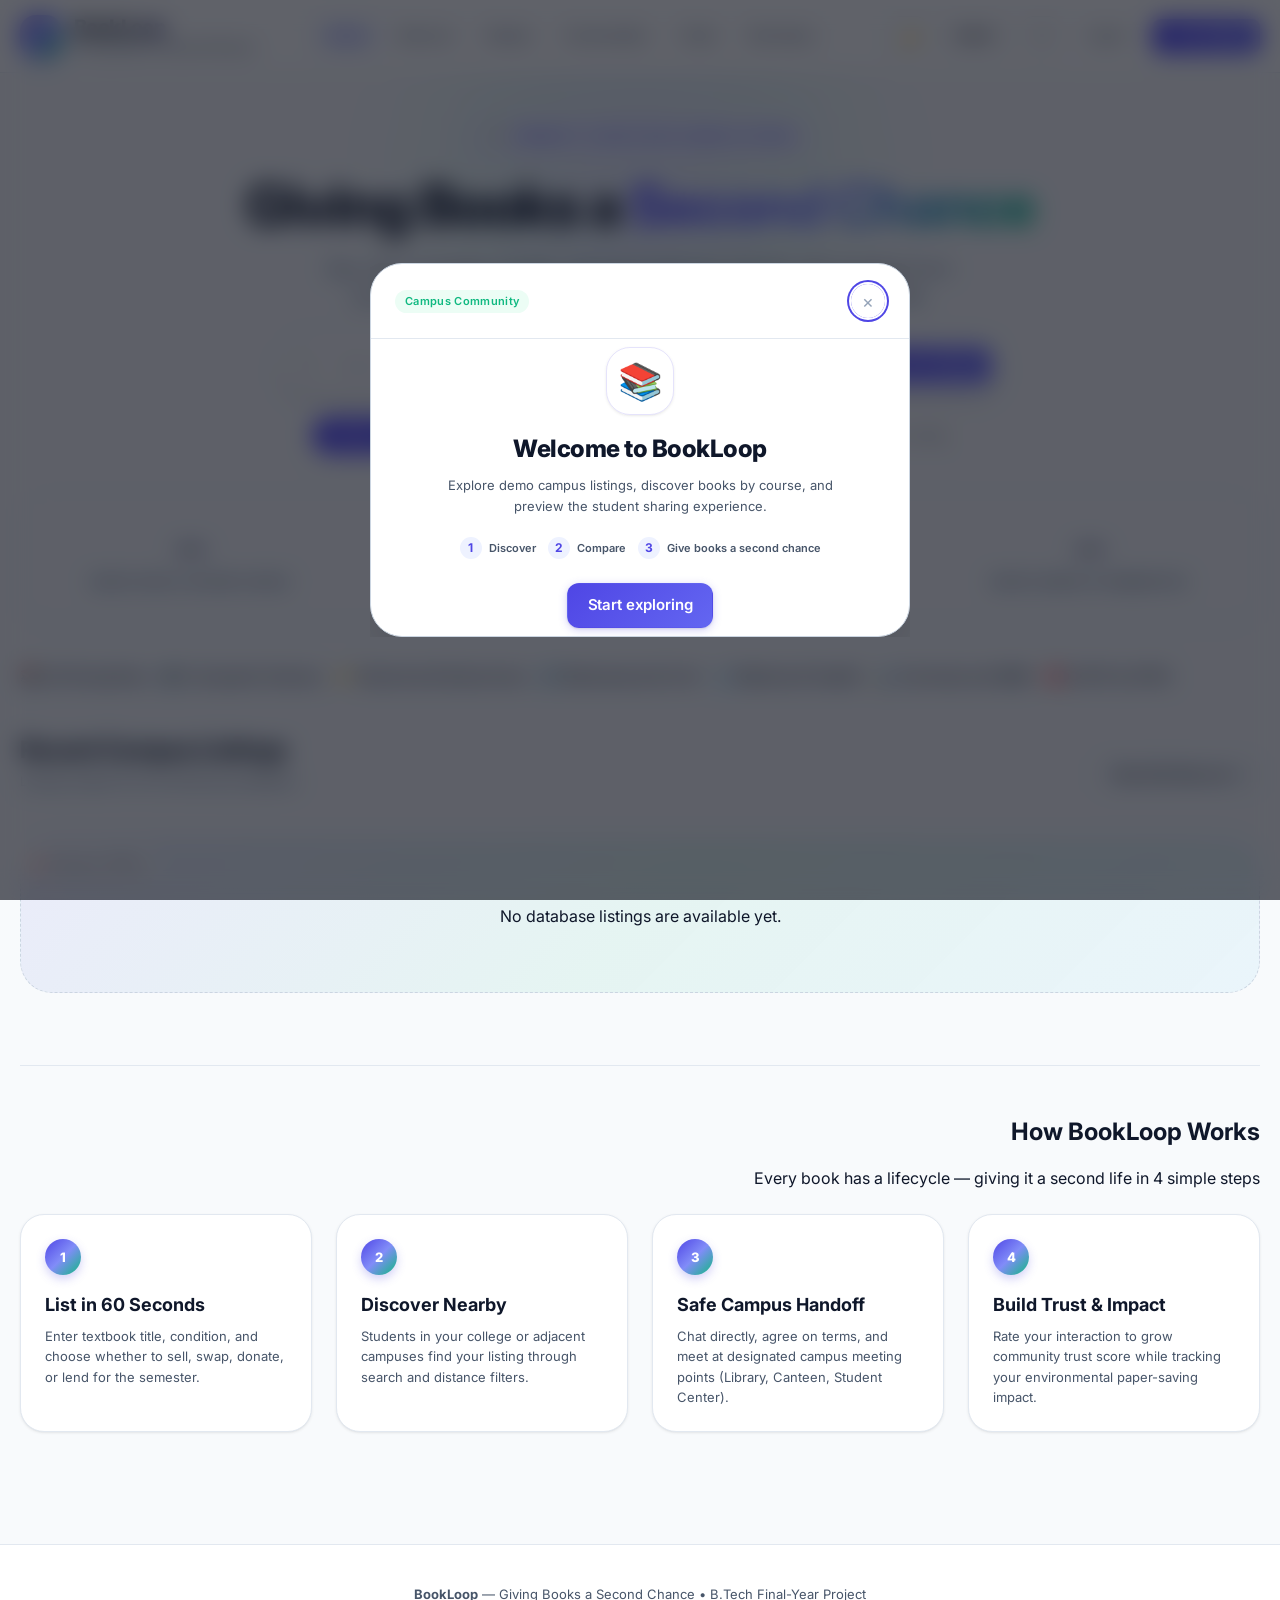
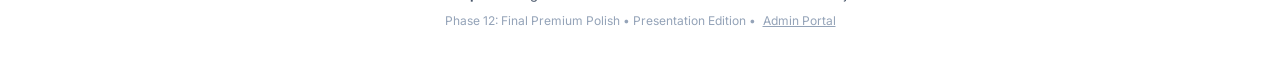
==== commit e490782a: "feat(deployment): configure production deployment on Render with PostgreSQL, Procfile, and verificat" ====
--- a/frontend/index.html
+++ b/frontend/index.html
@@ -3,7 +3,12 @@
 <head>
   <meta charset="UTF-8">
   <meta name="viewport" content="width=device-width, initial-scale=1.0">
+  <meta name="description" content="BookLoop — A modern, community-driven student book-sharing platform for buying, selling, exchanging, donating, and lending textbooks. Built for campus communities.">
   <title>BookLoop — Giving Books a Second Chance</title>
+
+  <!-- Google Fonts Preconnect -->
+  <link rel="preconnect" href="https://fonts.googleapis.com">
+  <link rel="preconnect" href="https://fonts.gstatic.com" crossorigin>
   
   <!-- Modern Stylesheets -->
   <link rel="stylesheet" href="assets/css/variables.css">
@@ -26,7 +31,7 @@
   <dialog id="onboarding-modal" class="app-modal onboarding-modal">
     <div class="modal-box">
       <div class="modal-header">
-        <span class="badge badge-emerald">Phase 1 Preview</span>
+        <span class="badge badge-emerald">Campus Community</span>
         <button class="modal-close-btn" data-onboarding-close aria-label="Close onboarding">&times;</button>
       </div>
       <div class="modal-body onboarding-content">
@@ -78,22 +83,27 @@
           <button id="theme-toggle-btn" class="btn btn-outline btn-icon" aria-label="Toggle Dark/Light Mode" title="Switch Theme">
             🌙
           </button>
+          <a href="admin.html" class="btn btn-outline btn-sm" title="Open admin panel">Admin</a>
           <button id="open-notifications-btn" class="btn btn-outline btn-icon notification-trigger" aria-label="Open notifications" title="Notifications">
             <span aria-hidden="true">♢</span><span id="notification-count" class="notification-count" hidden>0</span>
           </button>
 
           <!-- Auth Actions -->
-          <button id="open-login-btn" class="btn btn-ghost btn-sm">Log In</button>
+          <div id="nav-guest-actions" style="display: flex; align-items: center; gap: 8px;">
+            <button id="open-login-btn" class="btn btn-ghost btn-sm">Log In</button>
+          </div>
           <button id="open-signup-btn" class="btn btn-primary btn-sm">
             <span>+ List a Book</span>
           </button>
 
-          <!-- User Profile Avatar Pill -->
-          <a href="#/profile" class="user-avatar-pill" title="View Profile" style="display: flex; align-items: center; gap: 6px; padding: 4px 8px; border-radius: 9999px; background: var(--bg-surface-subtle); border: 1px solid var(--border-subtle); font-size: 0.8125rem; font-weight: 600;">
-            <span id="nav-user-avatar">👨‍🎓</span>
-            <span id="nav-user-name" class="desktop-only" style="font-size: 0.75rem;">Student</span>
-          </a>
-          <button id="nav-logout-btn" class="btn btn-ghost btn-sm" style="display: none;">Log Out</button>
+          <!-- User Profile Avatar Pill & Actions -->
+          <div id="nav-user-actions" style="display: none; align-items: center; gap: 8px;">
+            <a href="#/profile" class="user-avatar-pill" title="View Profile" style="display: flex; align-items: center; gap: 6px; padding: 4px 8px; border-radius: 9999px; background: var(--bg-surface-subtle); border: 1px solid var(--border-subtle); font-size: 0.8125rem; font-weight: 600;">
+              <span id="nav-user-avatar">👨‍🎓</span>
+              <span id="nav-user-name" class="desktop-only" style="font-size: 0.75rem;">Student</span>
+            </a>
+            <button id="nav-logout-btn" class="btn btn-ghost btn-sm" style="display: none;">Log Out</button>
+          </div>
         </div>
 
       </div>
@@ -680,13 +690,14 @@
     <div class="app-container">
       <p><strong>BookLoop</strong> &mdash; Giving Books a Second Chance &bull; B.Tech Final-Year Project</p>
       <p style="font-size: 0.75rem; color: var(--text-muted); margin-top: var(--space-2);">
-        Phase 9: Trust, Reviews & Impact &bull; Record-based ratings and lifecycle metrics &bull; Responsive HTML5 + Modern CSS + ES6+ JavaScript
+        Phase 12: Final Premium Polish &bull; Presentation Edition &bull;
+        <a href="admin.html" style="color: inherit; text-decoration: underline; margin-left: var(--space-1);" title="Administrator Console">Admin Portal</a>
       </p>
     </div>
   </footer>
 
   <!-- Main Application Script -->
-  <script type="module" src="assets/js/app.js?v=17"></script>
+  <script type="module" src="assets/js/app.js?v=18"></script>
 
 </body>
 </html>
--- a/frontend/assets/css/variables.css
+++ b/frontend/assets/css/variables.css
@@ -1,4 +1,7 @@
-/* BookLoop Design System — Modern CSS Variables & Design Tokens */
+/* BookLoop Design System — Phase 12 Premium Polish */
+/* Modern CSS Custom Properties & Design Tokens */
+
+@import url('https://fonts.googleapis.com/css2?family=Inter:wght@400;500;600;700;800;900&display=swap');
 
 :root {
   /* Brand Palette */
@@ -47,6 +50,17 @@
   --font-sans: 'Inter', -apple-system, BlinkMacSystemFont, 'Segoe UI', Roboto, 'Helvetica Neue', Arial, sans-serif;
   --font-mono: 'JetBrains Mono', 'Fira Code', Consolas, Monaco, monospace;
 
+  /* Font Sizes — Fluid Typographic Scale */
+  --text-xs: 0.6875rem;     /* 11px */
+  --text-sm: 0.8125rem;     /* 13px */
+  --text-base: 0.9375rem;   /* 15px */
+  --text-md: 1rem;          /* 16px */
+  --text-lg: 1.125rem;      /* 18px */
+  --text-xl: 1.25rem;       /* 20px */
+  --text-2xl: 1.5rem;       /* 24px */
+  --text-3xl: 1.875rem;     /* 30px */
+  --text-4xl: clamp(2.1rem, 5vw, 3.5rem);
+
   /* Spacing Scale */
   --space-1: 0.25rem;
   --space-2: 0.5rem;
@@ -58,6 +72,8 @@
   --space-10: 2.5rem;
   --space-12: 3rem;
   --space-16: 4rem;
+  --space-20: 5rem;
+  --space-24: 6rem;
 
   /* Border Radii */
   --radius-xs: 4px;
@@ -65,21 +81,35 @@
   --radius-md: 12px;
   --radius-lg: 16px;
   --radius-xl: 24px;
+  --radius-2xl: 32px;
   --radius-full: 9999px;
 
-  /* Shadows */
-  --shadow-xs: 0 1px 2px 0 rgba(0, 0, 0, 0.05);
-  --shadow-sm: 0 1px 3px 0 rgba(0, 0, 0, 0.1), 0 1px 2px -1px rgba(0, 0, 0, 0.1);
-  --shadow-md: 0 4px 6px -1px rgba(0, 0, 0, 0.1), 0 2px 4px -2px rgba(0, 0, 0, 0.1);
-  --shadow-lg: 0 10px 15px -3px rgba(0, 0, 0, 0.1), 0 4px 6px -4px rgba(0, 0, 0, 0.1);
-  --shadow-xl: 0 20px 25px -5px rgba(0, 0, 0, 0.1), 0 8px 10px -6px rgba(0, 0, 0, 0.1);
-  --shadow-glow: 0 0 20px rgba(79, 70, 229, 0.25);
-  --shadow-cover: 0 8px 16px -4px rgba(0, 0, 0, 0.15), 0 2px 6px -1px rgba(0, 0, 0, 0.08);
+  /* Shadows — Refined for depth perception */
+  --shadow-xs: 0 1px 2px 0 rgba(0, 0, 0, 0.04);
+  --shadow-sm: 0 1px 3px 0 rgba(0, 0, 0, 0.08), 0 1px 2px -1px rgba(0, 0, 0, 0.06);
+  --shadow-md: 0 4px 6px -1px rgba(0, 0, 0, 0.08), 0 2px 4px -2px rgba(0, 0, 0, 0.06);
+  --shadow-lg: 0 10px 15px -3px rgba(0, 0, 0, 0.08), 0 4px 6px -4px rgba(0, 0, 0, 0.06);
+  --shadow-xl: 0 20px 25px -5px rgba(0, 0, 0, 0.08), 0 8px 10px -6px rgba(0, 0, 0, 0.06);
+  --shadow-2xl: 0 25px 50px -12px rgba(0, 0, 0, 0.15);
+  --shadow-glow: 0 0 20px rgba(79, 70, 229, 0.2), 0 0 60px rgba(79, 70, 229, 0.1);
+  --shadow-cover: 0 8px 16px -4px rgba(0, 0, 0, 0.12), 0 2px 6px -1px rgba(0, 0, 0, 0.06);
+  --shadow-card-hover: 0 20px 40px -8px rgba(79, 70, 229, 0.12), 0 8px 16px -4px rgba(0, 0, 0, 0.06);
 
-  /* Transitions */
+  /* Focus Ring — Accessibility */
+  --focus-ring: 0 0 0 2px var(--bg-surface), 0 0 0 4px var(--primary);
+  --focus-ring-offset: 0 0 0 3px var(--primary), 0 0 0 5px rgba(79, 70, 229, 0.3);
+
+  /* Transitions — Polished easing */
   --transition-fast: 150ms cubic-bezier(0.4, 0, 0.2, 1);
   --transition-normal: 250ms cubic-bezier(0.4, 0, 0.2, 1);
   --transition-slow: 350ms cubic-bezier(0.4, 0, 0.2, 1);
+  --transition-spring: 400ms cubic-bezier(0.34, 1.56, 0.64, 1);
+  --transition-bounce: 500ms cubic-bezier(0.175, 0.885, 0.32, 1.275);
+
+  /* Gradient Presets */
+  --gradient-brand: linear-gradient(135deg, var(--primary) 0%, #818CF8 50%, var(--accent-green) 100%);
+  --gradient-hero: linear-gradient(135deg, rgba(79, 70, 229, 0.08) 0%, rgba(16, 185, 129, 0.08) 50%, rgba(14, 165, 233, 0.06) 100%);
+  --gradient-card: linear-gradient(135deg, var(--bg-surface) 0%, var(--bg-surface-subtle) 100%);
 
   /* Light Theme Palette (Default) */
   --bg-app: #F8FAFC;
@@ -133,12 +163,21 @@
   --condition-good-bg: rgba(59, 130, 246, 0.2);
   --condition-worn-bg: rgba(139, 92, 246, 0.2);
 
-  --shadow-sm: 0 1px 3px 0 rgba(0, 0, 0, 0.5);
-  --shadow-md: 0 4px 6px -1px rgba(0, 0, 0, 0.4);
-  --shadow-lg: 0 10px 15px -3px rgba(0, 0, 0, 0.5);
-  --shadow-xl: 0 20px 25px -5px rgba(0, 0, 0, 0.6);
-  --shadow-glow: 0 0 25px rgba(99, 102, 241, 0.35);
-  --shadow-cover: 0 8px 20px -4px rgba(0, 0, 0, 0.6);
+  --shadow-xs: 0 1px 2px 0 rgba(0, 0, 0, 0.3);
+  --shadow-sm: 0 1px 3px 0 rgba(0, 0, 0, 0.4);
+  --shadow-md: 0 4px 6px -1px rgba(0, 0, 0, 0.35);
+  --shadow-lg: 0 10px 15px -3px rgba(0, 0, 0, 0.4);
+  --shadow-xl: 0 20px 25px -5px rgba(0, 0, 0, 0.5);
+  --shadow-2xl: 0 25px 50px -12px rgba(0, 0, 0, 0.55);
+  --shadow-glow: 0 0 25px rgba(99, 102, 241, 0.3), 0 0 60px rgba(99, 102, 241, 0.15);
+  --shadow-cover: 0 8px 20px -4px rgba(0, 0, 0, 0.5);
+  --shadow-card-hover: 0 20px 40px -8px rgba(99, 102, 241, 0.2), 0 8px 16px -4px rgba(0, 0, 0, 0.3);
+
+  --focus-ring: 0 0 0 2px var(--bg-surface), 0 0 0 4px var(--border-focus);
+  --focus-ring-offset: 0 0 0 3px var(--border-focus), 0 0 0 5px rgba(129, 140, 248, 0.3);
+
+  --gradient-hero: linear-gradient(135deg, rgba(79, 70, 229, 0.12) 0%, rgba(16, 185, 129, 0.1) 50%, rgba(14, 165, 233, 0.08) 100%);
+  --gradient-card: linear-gradient(135deg, var(--bg-surface) 0%, var(--bg-surface-elevated) 100%);
 
   --shimmer-base: #1F2937;
   --shimmer-highlight: #374151;
--- a/frontend/assets/css/components.css
+++ b/frontend/assets/css/components.css
@@ -1,7 +1,7 @@
-/* BookLoop Reusable Component System — Phase 1 */
-
-/* ==========================================================================
-   Buttons
+/* BookLoop Reusable Component System — Phase 12 Premium Polish */
+
+/* ==========================================================================
+   Buttons — Enhanced with ripple effect and premium feel
    ========================================================================== */
 .btn {
   display: inline-flex;
@@ -9,7 +9,7 @@
   justify-content: center;
   gap: var(--space-2);
   padding: 0.625rem 1.25rem;
-  font-size: 0.9375rem;
+  font-size: var(--text-base);
   font-weight: 600;
   border-radius: var(--radius-md);
   border: 1px solid transparent;
@@ -17,32 +17,55 @@
   white-space: nowrap;
   user-select: none;
   cursor: pointer;
+  position: relative;
+  overflow: hidden;
+  isolation: isolate;
+  letter-spacing: -0.01em;
+}
+
+.btn::after {
+  content: '';
+  position: absolute;
+  inset: 0;
+  background: radial-gradient(circle, rgba(255,255,255,0.3) 10%, transparent 10.01%);
+  transform: scale(10);
+  opacity: 0;
+  transition: transform 0.5s, opacity 0.8s;
+  pointer-events: none;
+}
+
+.btn:active::after {
+  transform: scale(0);
+  opacity: 1;
+  transition: 0s;
 }
 
 .btn:active {
-  transform: translateY(1px);
+  transform: translateY(1px) scale(0.98);
 }
 
 .btn-primary {
-  background-color: var(--primary);
-  color: #FFFFFF;
-  box-shadow: 0 2px 4px rgba(79, 70, 229, 0.25);
+  background: linear-gradient(135deg, var(--primary) 0%, #6366F1 100%);
+  color: #FFFFFF;
+  box-shadow: 0 2px 8px rgba(79, 70, 229, 0.25), 0 1px 2px rgba(0,0,0,0.1);
 }
 
 .btn-primary:hover {
-  background-color: var(--primary-hover);
-  box-shadow: 0 4px 10px rgba(79, 70, 229, 0.35);
+  background: linear-gradient(135deg, var(--primary-hover) 0%, #5558E8 100%);
+  box-shadow: 0 4px 16px rgba(79, 70, 229, 0.35), 0 2px 4px rgba(0,0,0,0.08);
+  transform: translateY(-1px);
 }
 
 .btn-secondary {
-  background-color: var(--accent-green);
-  color: #FFFFFF;
-  box-shadow: 0 2px 4px rgba(16, 185, 129, 0.25);
+  background: linear-gradient(135deg, var(--accent-green) 0%, #34D399 100%);
+  color: #FFFFFF;
+  box-shadow: 0 2px 8px rgba(16, 185, 129, 0.25), 0 1px 2px rgba(0,0,0,0.1);
 }
 
 .btn-secondary:hover {
-  background-color: var(--accent-green-hover);
-  box-shadow: 0 4px 10px rgba(16, 185, 129, 0.35);
+  background: linear-gradient(135deg, var(--accent-green-hover) 0%, #10B981 100%);
+  box-shadow: 0 4px 16px rgba(16, 185, 129, 0.35), 0 2px 4px rgba(0,0,0,0.08);
+  transform: translateY(-1px);
 }
 
 .btn-outline {
@@ -53,7 +76,9 @@
 
 .btn-outline:hover {
   background-color: var(--bg-surface-subtle);
-  border-color: var(--text-muted);
+  border-color: var(--primary);
+  color: var(--primary);
+  transform: translateY(-1px);
 }
 
 .btn-ghost {
@@ -66,9 +91,20 @@
   color: var(--text-primary);
 }
 
+.btn-danger {
+  background: linear-gradient(135deg, #EF4444 0%, #F87171 100%);
+  color: #FFFFFF;
+  box-shadow: 0 2px 8px rgba(239, 68, 68, 0.25);
+}
+
+.btn-danger:hover {
+  box-shadow: 0 4px 16px rgba(239, 68, 68, 0.35);
+  transform: translateY(-1px);
+}
+
 .btn-sm {
-  padding: 0.375rem 0.75rem;
-  font-size: 0.8125rem;
+  padding: 0.375rem 0.875rem;
+  font-size: var(--text-sm);
   border-radius: var(--radius-sm);
 }
 
@@ -85,18 +121,25 @@
   border-radius: var(--radius-md);
 }
 
-/* ==========================================================================
-   Badges, Tags & Chips
+.btn:disabled, .btn[disabled] {
+  opacity: 0.5;
+  cursor: not-allowed;
+  pointer-events: none;
+}
+
+/* ==========================================================================
+   Badges, Tags & Chips — Enhanced
    ========================================================================== */
 .badge {
   display: inline-flex;
   align-items: center;
   gap: var(--space-1);
   padding: 0.25rem 0.625rem;
-  font-size: 0.75rem;
+  font-size: var(--text-xs);
   font-weight: 600;
   border-radius: var(--radius-full);
   letter-spacing: 0.03em;
+  line-height: 1.3;
 }
 
 .badge-indigo {
@@ -125,30 +168,35 @@
 }
 
 /* ==========================================================================
-   Book Cards (Modern High Polish)
+   Book Cards (Premium Polished — Phase 12)
    ========================================================================== */
 .book-grid {
   display: grid;
-  grid-template-columns: repeat(auto-fill, minmax(270px, 1fr));
+  grid-template-columns: repeat(auto-fill, minmax(280px, 1fr));
   gap: var(--space-6);
 }
 
 .book-card {
   background: var(--bg-surface);
   border: 1px solid var(--border-subtle);
-  border-radius: var(--radius-lg);
+  border-radius: var(--radius-xl);
   overflow: hidden;
   box-shadow: var(--shadow-sm);
   display: flex;
   flex-direction: column;
-  transition: transform var(--transition-normal), box-shadow var(--transition-normal), border-color var(--transition-normal);
+  transition: transform var(--transition-spring), box-shadow var(--transition-normal), border-color var(--transition-normal);
   position: relative;
+  cursor: pointer;
 }
 
 .book-card:hover {
-  transform: translateY(-5px);
-  box-shadow: var(--shadow-xl);
-  border-color: var(--border-medium);
+  transform: translateY(-6px);
+  box-shadow: var(--shadow-card-hover);
+  border-color: rgba(79, 70, 229, 0.2);
+}
+
+.book-card:active {
+  transform: translateY(-2px);
 }
 
 /* Book Cover Styling */
@@ -163,6 +211,16 @@
   overflow: hidden;
 }
 
+/* Subtle grain texture overlay for book covers */
+.book-cover::after {
+  content: '';
+  position: absolute;
+  inset: 0;
+  background: linear-gradient(180deg, transparent 50%, rgba(0,0,0,0.15) 100%);
+  pointer-events: none;
+  z-index: 1;
+}
+
 .cover-top-bar {
   display: flex;
   align-items: center;
@@ -176,11 +234,16 @@
   gap: var(--space-1);
   padding: 0.25rem 0.625rem;
   border-radius: var(--radius-full);
-  font-size: 0.8125rem;
+  font-size: var(--text-sm);
   font-weight: 700;
-  backdrop-filter: blur(8px);
-  -webkit-backdrop-filter: blur(8px);
-  box-shadow: 0 2px 6px rgba(0, 0, 0, 0.25);
+  backdrop-filter: blur(12px);
+  -webkit-backdrop-filter: blur(12px);
+  box-shadow: 0 2px 8px rgba(0, 0, 0, 0.2);
+  transition: transform var(--transition-fast);
+}
+
+.book-card:hover .book-badge {
+  transform: scale(1.05);
 }
 
 .badge-sell {
@@ -191,7 +254,7 @@
 .badge-sell .price-orig {
   text-decoration: line-through;
   opacity: 0.6;
-  font-size: 0.6875rem;
+  font-size: var(--text-xs);
 }
 
 .badge-exchange {
@@ -210,7 +273,7 @@
 }
 
 .condition-chip {
-  font-size: 0.6875rem;
+  font-size: var(--text-xs);
   font-weight: 700;
   padding: 0.2rem 0.5rem;
   border-radius: var(--radius-sm);
@@ -235,7 +298,7 @@
 
 .cover-visual {
   position: relative;
-  z-index: 1;
+  z-index: 2;
   display: flex;
   height: 100%;
   align-items: flex-end;
@@ -257,7 +320,7 @@
 }
 
 .cover-sub {
-  font-size: 0.6875rem;
+  font-size: var(--text-xs);
   opacity: 0.85;
   font-weight: 600;
   letter-spacing: 0.04em;
@@ -266,7 +329,7 @@
 }
 
 .cover-title {
-  font-size: 1.125rem;
+  font-size: var(--text-lg);
   font-weight: 800;
   line-height: 1.25;
   margin-top: 2px;
@@ -292,33 +355,48 @@
   bottom: var(--space-3);
   right: var(--space-3);
   z-index: 3;
-  width: 34px;
-  height: 34px;
+  width: 36px;
+  height: 36px;
   border-radius: 50%;
-  background: rgba(15, 23, 42, 0.6);
-  backdrop-filter: blur(8px);
-  -webkit-backdrop-filter: blur(8px);
+  background: rgba(15, 23, 42, 0.55);
+  backdrop-filter: blur(12px);
+  -webkit-backdrop-filter: blur(12px);
   border: 1px solid rgba(255, 255, 255, 0.2);
   display: flex;
   align-items: center;
   justify-content: center;
   color: #FFFFFF;
-  transition: all var(--transition-fast);
+  transition: all var(--transition-spring);
+  font-size: 0.875rem;
 }
 
 .wishlist-btn:hover {
-  transform: scale(1.1);
-  background: rgba(15, 23, 42, 0.9);
+  transform: scale(1.15);
+  background: rgba(15, 23, 42, 0.85);
 }
 
 .wishlist-btn.active {
   color: var(--accent-rose);
   background: #FFFFFF;
+  transform: scale(1.1);
+  box-shadow: 0 2px 8px rgba(244, 63, 94, 0.3);
+}
+
+/* Wishlist animation */
+@keyframes wishlistPop {
+  0% { transform: scale(1); }
+  30% { transform: scale(1.3); }
+  60% { transform: scale(0.9); }
+  100% { transform: scale(1.1); }
+}
+
+.wishlist-btn.just-added {
+  animation: wishlistPop 0.4s cubic-bezier(0.175, 0.885, 0.32, 1.275);
 }
 
 /* Book Card Body */
 .book-card-body {
-  padding: var(--space-4);
+  padding: var(--space-4) var(--space-5);
   display: flex;
   flex-direction: column;
   flex-grow: 1;
@@ -332,7 +410,7 @@
 }
 
 .course-tag {
-  font-size: 0.6875rem;
+  font-size: var(--text-xs);
   font-weight: 700;
   background: var(--bg-surface-subtle);
   padding: 0.2rem 0.5rem;
@@ -345,10 +423,13 @@
   font-size: 0.75rem;
   font-weight: 500;
   color: var(--text-muted);
+  display: flex;
+  align-items: center;
+  gap: 3px;
 }
 
 .book-card-title {
-  font-size: 1rem;
+  font-size: var(--text-md);
   font-weight: 700;
   color: var(--text-primary);
   margin-bottom: 2px;
@@ -356,10 +437,11 @@
   -webkit-line-clamp: 1;
   -webkit-box-orient: vertical;
   overflow: hidden;
+  letter-spacing: -0.01em;
 }
 
 .book-card-author {
-  font-size: 0.8125rem;
+  font-size: var(--text-sm);
   color: var(--text-secondary);
   margin-bottom: var(--space-4);
   display: -webkit-box;
@@ -394,13 +476,13 @@
 }
 
 .seller-name {
-  font-size: 0.8125rem;
+  font-size: var(--text-sm);
   font-weight: 600;
   color: var(--text-primary);
 }
 
 .seller-trust {
-  font-size: 0.6875rem;
+  font-size: var(--text-xs);
   font-weight: 600;
   color: var(--color-warning);
 }
@@ -411,30 +493,41 @@
 }
 
 /* ==========================================================================
-   Loading Skeletons (Smooth Shimmer Effect)
+   Loading Skeletons (Premium Shimmer Effect)
    ========================================================================== */
 .skeleton {
-  background: linear-gradient(90deg, var(--shimmer-base) 25%, var(--shimmer-highlight) 50%, var(--shimmer-base) 75%);
-  background-size: 200% 100%;
-  animation: shimmer 1.6s infinite;
+  background: linear-gradient(90deg, var(--shimmer-base) 25%, var(--shimmer-highlight) 37%, var(--shimmer-base) 63%);
+  background-size: 400% 100%;
+  animation: shimmer 1.4s ease infinite;
   border-radius: var(--radius-sm);
 }
 
 @keyframes shimmer {
-  0% { background-position: 200% 0; }
-  100% { background-position: -200% 0; }
+  0% { background-position: 100% 0; }
+  100% { background-position: -100% 0; }
 }
 
 .skeleton-cover {
   height: 230px;
-  border-top-left-radius: var(--radius-lg);
-  border-top-right-radius: var(--radius-lg);
+  border-top-left-radius: var(--radius-xl);
+  border-top-right-radius: var(--radius-xl);
   border-bottom-left-radius: 0;
   border-bottom-right-radius: 0;
 }
 
 .skeleton-line {
   height: 16px;
+}
+
+.skeleton-line-sm {
+  height: 12px;
+  width: 60%;
+}
+
+.skeleton-avatar {
+  width: 40px;
+  height: 40px;
+  border-radius: 50%;
 }
 
 /* ==========================================================================
@@ -452,31 +545,31 @@
 }
 
 dialog.app-modal::backdrop {
-  background: rgba(11, 15, 25, 0.7);
-  backdrop-filter: blur(8px);
-  -webkit-backdrop-filter: blur(8px);
-  animation: fadeIn 0.2s ease-out;
+  background: rgba(11, 15, 25, 0.65);
+  backdrop-filter: blur(12px) saturate(1.2);
+  -webkit-backdrop-filter: blur(12px) saturate(1.2);
+  animation: backdropIn 0.3s ease-out;
 }
 
 dialog.app-modal .modal-box {
   background: var(--bg-surface);
   border: 1px solid var(--border-medium);
-  border-radius: var(--radius-xl);
-  box-shadow: var(--shadow-xl);
+  border-radius: var(--radius-2xl);
+  box-shadow: var(--shadow-2xl);
   overflow: hidden;
-  animation: scaleIn 0.25s cubic-bezier(0.16, 1, 0.3, 1);
+  animation: modalSlideIn 0.35s cubic-bezier(0.16, 1, 0.3, 1);
   display: flex;
   flex-direction: column;
 }
 
-@keyframes fadeIn {
+@keyframes backdropIn {
   from { opacity: 0; }
   to { opacity: 1; }
 }
 
-@keyframes scaleIn {
-  from { opacity: 0; transform: scale(0.94); }
-  to { opacity: 1; transform: scale(1); }
+@keyframes modalSlideIn {
+  from { opacity: 0; transform: translateY(24px) scale(0.96); }
+  to { opacity: 1; transform: translateY(0) scale(1); }
 }
 
 .modal-header {
@@ -488,26 +581,29 @@
 }
 
 .modal-title {
-  font-size: 1.25rem;
+  font-size: var(--text-xl);
   font-weight: 800;
   color: var(--text-primary);
+  letter-spacing: -0.02em;
 }
 
 .modal-close-btn {
-  width: 32px;
-  height: 32px;
+  width: 34px;
+  height: 34px;
   border-radius: 50%;
   display: flex;
   align-items: center;
   justify-content: center;
-  font-size: 1.125rem;
+  font-size: var(--text-lg);
   color: var(--text-muted);
   transition: all var(--transition-fast);
+  flex-shrink: 0;
 }
 
 .modal-close-btn:hover {
   background: var(--bg-surface-subtle);
   color: var(--text-primary);
+  transform: rotate(90deg);
 }
 
 .modal-body {
@@ -527,7 +623,7 @@
 }
 
 /* ==========================================================================
-   Tabs
+   Tabs — Refined
    ========================================================================== */
 .tabs-nav {
   display: flex;
@@ -546,6 +642,11 @@
   border-radius: var(--radius-sm);
   transition: all var(--transition-fast);
   text-align: center;
+  position: relative;
+}
+
+.tab-btn:hover {
+  color: var(--text-primary);
 }
 
 .tab-btn.active {
@@ -555,7 +656,7 @@
 }
 
 /* ==========================================================================
-   Form Controls
+   Form Controls — Enhanced
    ========================================================================== */
 .form-group {
   margin-bottom: var(--space-4);
@@ -563,27 +664,38 @@
 
 .form-label {
   display: block;
-  font-size: 0.8125rem;
+  font-size: var(--text-sm);
   font-weight: 600;
   color: var(--text-secondary);
   margin-bottom: var(--space-1);
+  letter-spacing: 0.01em;
 }
 
 .form-input, .form-select {
   width: 100%;
   padding: 0.625rem 0.875rem;
   background: var(--bg-surface);
-  border: 1px solid var(--border-medium);
+  border: 1.5px solid var(--border-medium);
   border-radius: var(--radius-md);
   color: var(--text-primary);
-  font-size: 0.9375rem;
-  transition: border-color var(--transition-fast), box-shadow var(--transition-fast);
+  font-size: var(--text-base);
+  transition: border-color var(--transition-fast), box-shadow var(--transition-fast), background var(--transition-fast);
+}
+
+.form-input:hover, .form-select:hover {
+  border-color: var(--text-muted);
 }
 
 .form-input:focus, .form-select:focus {
   outline: none;
   border-color: var(--primary);
   box-shadow: 0 0 0 3px var(--primary-light);
+  background: var(--bg-surface);
+}
+
+.form-input::placeholder {
+  color: var(--text-muted);
+  opacity: 0.7;
 }
 
 .form-row {
@@ -593,34 +705,147 @@
 }
 
 /* ==========================================================================
-   Empty States
+   Empty States — Premium
    ========================================================================== */
 .empty-state {
   text-align: center;
-  padding: var(--space-12) var(--space-4);
-  background: var(--bg-surface);
+  padding: var(--space-16) var(--space-4);
+  background: var(--gradient-hero);
   border: 1px dashed var(--border-medium);
-  border-radius: var(--radius-xl);
+  border-radius: var(--radius-2xl);
   margin: var(--space-6) 0;
 }
 
 .empty-icon {
-  font-size: 3rem;
-  margin-bottom: var(--space-3);
+  font-size: 3.5rem;
+  margin-bottom: var(--space-4);
+  animation: emptyFloat 3s ease-in-out infinite;
+}
+
+@keyframes emptyFloat {
+  0%, 100% { transform: translateY(0); }
+  50% { transform: translateY(-8px); }
 }
 
 .empty-title {
-  font-size: 1.25rem;
+  font-size: var(--text-xl);
   font-weight: 700;
   color: var(--text-primary);
   margin-bottom: var(--space-2);
+  letter-spacing: -0.02em;
 }
 
 .empty-desc {
-  font-size: 0.9375rem;
+  font-size: var(--text-base);
   color: var(--text-secondary);
   max-width: 420px;
   margin: 0 auto var(--space-5);
+  line-height: 1.6;
+}
+
+/* ==========================================================================
+   Toast Notifications — Polished
+   ========================================================================== */
+.toast-container {
+  position: fixed;
+  top: var(--space-5);
+  right: var(--space-5);
+  z-index: 10000;
+  display: flex;
+  flex-direction: column;
+  gap: var(--space-3);
+  pointer-events: none;
+}
+
+.toast {
+  pointer-events: auto;
+  padding: var(--space-3) var(--space-5);
+  background: var(--bg-surface-elevated);
+  border: 1px solid var(--border-medium);
+  border-radius: var(--radius-lg);
+  box-shadow: var(--shadow-xl);
+  font-size: var(--text-sm);
+  font-weight: 600;
+  color: var(--text-primary);
+  animation: toastSlideIn 0.4s cubic-bezier(0.16, 1, 0.3, 1);
+  max-width: 380px;
+  backdrop-filter: blur(20px);
+  -webkit-backdrop-filter: blur(20px);
+}
+
+.toast.toast-success { border-left: 3px solid var(--color-success); }
+.toast.toast-error   { border-left: 3px solid var(--color-danger); }
+.toast.toast-warning { border-left: 3px solid var(--color-warning); }
+.toast.toast-info    { border-left: 3px solid var(--color-info); }
+
+@keyframes toastSlideIn {
+  from { transform: translateX(100%); opacity: 0; }
+  to { transform: translateX(0); opacity: 1; }
+}
+
+.toast.toast-exit {
+  animation: toastSlideOut 0.3s ease-in forwards;
+}
+
+@keyframes toastSlideOut {
+  to { transform: translateX(120%); opacity: 0; }
+}
+
+/* ==========================================================================
+   Stat Tiles — Enhanced for Admin/Profile
+   ========================================================================== */
+.stat-grid {
+  display: grid;
+  grid-template-columns: repeat(auto-fit, minmax(160px, 1fr));
+  gap: var(--space-4);
+}
+
+.stat-tile {
+  background: var(--bg-surface);
+  border: 1px solid var(--border-subtle);
+  border-radius: var(--radius-lg);
+  padding: var(--space-4) var(--space-5);
+  display: flex;
+  flex-direction: column;
+  gap: var(--space-1);
+  transition: all var(--transition-normal);
+}
+
+.stat-tile:hover {
+  border-color: var(--border-medium);
+  box-shadow: var(--shadow-sm);
+  transform: translateY(-2px);
+}
+
+.stat-label {
+  font-size: var(--text-xs);
+  font-weight: 600;
+  color: var(--text-muted);
+  text-transform: uppercase;
+  letter-spacing: 0.05em;
+}
+
+.stat-value {
+  font-size: var(--text-2xl);
+  font-weight: 800;
+  color: var(--text-primary);
+  letter-spacing: -0.02em;
+}
+
+/* ==========================================================================
+   Code Box — For developer diagnostics
+   ========================================================================== */
+.code-box {
+  background: var(--code-bg);
+  color: var(--code-text);
+  padding: var(--space-4);
+  border-radius: var(--radius-md);
+  font-family: var(--font-mono);
+  font-size: var(--text-sm);
+  line-height: 1.6;
+  overflow-x: auto;
+  white-space: pre-wrap;
+  word-wrap: break-word;
 }
 
 /* ==========================================================================
@@ -644,6 +869,8 @@
   color: var(--text-secondary);
   cursor: pointer;
   transition: all var(--transition-fast);
+  backdrop-filter: blur(12px);
+  -webkit-backdrop-filter: blur(12px);
 }
 
 .floating-dev-badge:hover {
@@ -659,6 +886,60 @@
   border-radius: 50%;
 }
 
-.pulse-green { background-color: var(--accent-green); }
-.pulse-amber { background-color: var(--color-warning); }
-.pulse-red { background-color: var(--color-danger); }
+.pulse-indicator::after {
+  content: '';
+  position: absolute;
+  inset: -3px;
+  border-radius: 50%;
+  border: 2px solid currentColor;
+  opacity: 0;
+  animation: pulseDot 2s ease-in-out infinite;
+}
+
+@keyframes pulseDot {
+  0%, 100% { opacity: 0; transform: scale(0.8); }
+  50% { opacity: 0.5; transform: scale(1.3); }
+}
+
+.pulse-green { background-color: var(--accent-green); color: var(--accent-green); }
+.pulse-amber { background-color: var(--color-warning); color: var(--color-warning); }
+.pulse-red { background-color: var(--color-danger); color: var(--color-danger); }
+
+/* ==========================================================================
+   Utility Helpers
+   ========================================================================== */
+.text-primary { color: var(--text-primary); }
+.text-secondary { color: var(--text-secondary); }
+.text-muted { color: var(--text-muted); }
+.text-success { color: var(--color-success); }
+.text-danger { color: var(--color-danger); }
+
+.card {
+  background: var(--bg-surface);
+  border: 1px solid var(--border-subtle);
+  border-radius: var(--radius-lg);
+  box-shadow: var(--shadow-xs);
+}
+
+.card-title {
+  font-size: var(--text-lg);
+  font-weight: 700;
+  color: var(--text-primary);
+  letter-spacing: -0.01em;
+}
+
+/* Smooth content reveal animation */
+@keyframes fadeIn {
+  from { opacity: 0; }
+  to { opacity: 1; }
+}
+
+@keyframes slideUp {
+  from { opacity: 0; transform: translateY(16px); }
+  to { opacity: 1; transform: translateY(0); }
+}
+
+@keyframes scaleIn {
+  from { opacity: 0; transform: scale(0.94); }
+  to { opacity: 1; transform: scale(1); }
+}
--- a/frontend/assets/css/style.css
+++ b/frontend/assets/css/style.css
@@ -1,4 +1,4 @@
-/* BookLoop Main Application Styles — Phase 1 */
+/* BookLoop Main Application Styles — Phase 12 Final Premium Polish */
 
 /* ==========================================================================
    Splash Screen / Initial Brand Reveal
@@ -12,7 +12,7 @@
   flex-direction: column;
   align-items: center;
   justify-content: center;
-  transition: opacity 0.5s cubic-bezier(0.4, 0, 0.2, 1), visibility 0.5s;
+  transition: opacity 0.5s cubic-bezier(0.16, 1, 0.3, 1), visibility 0.5s;
 }
 
 .splash-screen.fade-out {
@@ -22,63 +22,75 @@
 }
 
 .splash-logo {
-  width: 72px;
-  height: 72px;
-  background: linear-gradient(135deg, var(--primary) 0%, var(--accent-green) 100%);
-  border-radius: var(--radius-xl);
+  width: 76px;
+  height: 76px;
+  background: var(--gradient-brand);
+  border-radius: var(--radius-2xl);
   display: flex;
   align-items: center;
   justify-content: center;
   color: #FFFFFF;
-  font-size: 2.25rem;
+  font-size: 2.5rem;
   box-shadow: var(--shadow-glow);
-  animation: splashPulse 1.8s infinite alternate;
+  animation: splashPulse 2s cubic-bezier(0.4, 0, 0.6, 1) infinite alternate;
 }
 
 .splash-title {
-  font-size: 1.75rem;
+  font-size: var(--text-2xl);
   font-weight: 800;
   margin-top: var(--space-4);
+  letter-spacing: -0.03em;
   background: linear-gradient(135deg, var(--text-primary) 30%, var(--primary) 100%);
   -webkit-background-clip: text;
   -webkit-text-fill-color: transparent;
 }
 
 .splash-subtitle {
-  font-size: 0.875rem;
+  font-size: var(--text-sm);
   color: var(--text-secondary);
   margin-top: var(--space-1);
-}
-
+  font-weight: 500;
+}
+
+/* ==========================================================================
+   Onboarding Modal
+   ========================================================================== */
 .onboarding-modal {
   max-width: 520px;
 }
 
 .onboarding-content {
   text-align: center;
+  padding: var(--space-2) 0;
 }
 
 .onboarding-icon {
-  width: 64px;
-  height: 64px;
+  width: 68px;
+  height: 68px;
   margin: 0 auto var(--space-4);
   display: grid;
   place-items: center;
-  border-radius: var(--radius-lg);
-  background: var(--primary-light);
-  font-size: 2rem;
+  border-radius: var(--radius-xl);
+  background: var(--gradient-brand-subtle);
+  border: 1px solid rgba(79, 70, 229, 0.15);
+  font-size: 2.25rem;
+  box-shadow: var(--shadow-sm);
 }
 
 .onboarding-content h2 {
   margin-bottom: var(--space-2);
   color: var(--text-primary);
+  font-size: var(--text-2xl);
+  font-weight: 800;
+  letter-spacing: -0.02em;
 }
 
 .onboarding-content p {
-  max-width: 390px;
+  max-width: 400px;
   margin: 0 auto var(--space-5);
   color: var(--text-secondary);
   line-height: 1.6;
+  font-size: var(--text-sm);
 }
 
 .onboarding-steps {
@@ -88,7 +100,8 @@
   flex-wrap: wrap;
   margin-bottom: var(--space-6);
   color: var(--text-secondary);
-  font-size: 0.8125rem;
+  font-size: var(--text-xs);
+  font-weight: 600;
 }
 
 .onboarding-steps strong {
@@ -100,11 +113,12 @@
   border-radius: 50%;
   background: var(--primary-light);
   color: var(--primary);
+  font-size: 0.75rem;
 }
 
 @keyframes splashPulse {
-  from { transform: scale(0.96); box-shadow: 0 0 15px rgba(79, 70, 229, 0.2); }
-  to { transform: scale(1.04); box-shadow: 0 0 30px rgba(16, 185, 129, 0.4); }
+  from { transform: scale(0.96); box-shadow: 0 0 20px rgba(79, 70, 229, 0.25); }
+  to { transform: scale(1.05); box-shadow: 0 0 35px rgba(16, 185, 129, 0.45); }
 }
 
 /* ==========================================================================
@@ -112,9 +126,9 @@
    ========================================================================== */
 .app-container {
   width: 100%;
-  max-width: 1240px;
+  max-width: 1280px;
   margin: 0 auto;
-  padding: 0 var(--space-4);
+  padding: 0 var(--space-5);
 }
 
 .app-header {
@@ -122,8 +136,8 @@
   top: 0;
   z-index: 100;
   background-color: var(--bg-glass);
-  backdrop-filter: blur(16px);
-  -webkit-backdrop-filter: blur(16px);
+  backdrop-filter: blur(20px) saturate(180%);
+  -webkit-backdrop-filter: blur(20px) saturate(180%);
   border-bottom: 1px solid var(--border-subtle);
   transition: all var(--transition-normal);
 }
@@ -142,18 +156,26 @@
   gap: var(--space-3);
   cursor: pointer;
   user-select: none;
+  text-decoration: none;
+  transition: transform var(--transition-fast);
+}
+
+.brand-group:hover {
+  transform: scale(1.02);
 }
 
 .brand-logo-icon {
   width: 42px;
   height: 42px;
-  background: linear-gradient(135deg, var(--primary) 0%, var(--accent-green) 100%);
-  border-radius: var(--radius-md);
+  background: var(--gradient-brand);
+  border-radius: var(--radius-lg);
   display: flex;
   align-items: center;
   justify-content: center;
   color: #FFFFFF;
-  box-shadow: 0 4px 10px rgba(79, 70, 229, 0.3);
+  font-size: 1.35rem;
+  box-shadow: 0 4px 12px rgba(79, 70, 229, 0.28);
+  flex-shrink: 0;
 }
 
 .brand-info {
@@ -162,18 +184,20 @@
 }
 
 .brand-title {
-  font-size: 1.35rem;
+  font-size: var(--text-xl);
   font-weight: 800;
-  letter-spacing: -0.02em;
+  letter-spacing: -0.03em;
   background: linear-gradient(135deg, var(--text-primary) 30%, var(--primary) 100%);
   -webkit-background-clip: text;
   -webkit-text-fill-color: transparent;
+  line-height: 1.2;
 }
 
 .brand-tagline {
-  font-size: 0.75rem;
-  color: var(--text-secondary);
-  font-weight: 500;
+  font-size: 0.72rem;
+  color: var(--text-secondary);
+  font-weight: 600;
+  letter-spacing: 0.02em;
 }
 
 /* Nav Links */
@@ -184,12 +208,16 @@
 }
 
 .nav-link {
+  display: inline-flex;
+  align-items: center;
   padding: 0.5rem 0.875rem;
-  font-size: 0.9375rem;
+  font-size: var(--text-sm);
   font-weight: 600;
   color: var(--text-secondary);
   border-radius: var(--radius-md);
+  text-decoration: none;
   transition: all var(--transition-fast);
+  position: relative;
 }
 
 .nav-link:hover {
@@ -200,6 +228,7 @@
 .nav-link.active {
   color: var(--primary);
   background: var(--primary-light);
+  font-weight: 700;
 }
 
 /* Nav Actions */
@@ -213,47 +242,66 @@
    Hero Section
    ========================================================================== */
 .hero-section {
-  padding: var(--space-10) 0 var(--space-8);
+  padding: var(--space-12) 0 var(--space-10);
   text-align: center;
   position: relative;
+  overflow: hidden;
+}
+
+.hero-section::before {
+  content: '';
+  position: absolute;
+  top: -60px;
+  left: 50%;
+  transform: translateX(-50%);
+  width: 600px;
+  height: 320px;
+  background: radial-gradient(circle, rgba(79, 70, 229, 0.09) 0%, rgba(16, 185, 129, 0.06) 50%, transparent 75%);
+  pointer-events: none;
+  z-index: -1;
+  filter: blur(40px);
 }
 
 .hero-pill-badge {
   display: inline-flex;
   align-items: center;
   gap: var(--space-2);
-  padding: 0.375rem 1rem;
+  padding: 0.4rem 1.1rem;
   background: var(--primary-light);
-  border: 1px solid rgba(79, 70, 229, 0.2);
+  border: 1px solid rgba(79, 70, 229, 0.22);
   border-radius: var(--radius-full);
-  font-size: 0.8125rem;
-  font-weight: 600;
+  font-size: var(--text-xs);
+  font-weight: 700;
   color: var(--primary);
-  margin-bottom: var(--space-4);
+  margin-bottom: var(--space-5);
+  box-shadow: 0 2px 6px rgba(79, 70, 229, 0.08);
+  letter-spacing: 0.02em;
+  text-transform: uppercase;
 }
 
 .hero-title {
-  font-size: clamp(2.1rem, 5vw, 3.5rem);
+  font-size: clamp(2.2rem, 5.2vw, 3.6rem);
   font-weight: 800;
   line-height: 1.15;
-  letter-spacing: -0.03em;
-  color: var(--text-primary);
-  max-width: 860px;
+  letter-spacing: -0.035em;
+  color: var(--text-primary);
+  max-width: 880px;
   margin: 0 auto var(--space-4);
 }
 
 .hero-title span {
-  background: linear-gradient(135deg, var(--primary) 0%, var(--accent-green) 100%);
+  background: var(--gradient-brand);
   -webkit-background-clip: text;
   -webkit-text-fill-color: transparent;
 }
 
 .hero-desc {
-  font-size: 1.125rem;
-  color: var(--text-secondary);
-  max-width: 640px;
+  font-size: var(--text-lg);
+  color: var(--text-secondary);
+  max-width: 660px;
   margin: 0 auto var(--space-6);
   line-height: 1.6;
+  font-weight: 400;
 }
 
 /* Hero Search Box */
@@ -268,15 +316,15 @@
   align-items: center;
   background: var(--bg-surface);
   border: 2px solid var(--border-medium);
-  border-radius: var(--radius-xl);
-  padding: 6px 8px 6px 16px;
+  border-radius: var(--radius-2xl);
+  padding: 6px 8px 6px 18px;
   box-shadow: var(--shadow-lg);
   transition: all var(--transition-fast);
 }
 
 .hero-search-box:focus-within {
   border-color: var(--primary);
-  box-shadow: 0 0 0 4px var(--primary-light), var(--shadow-xl);
+  box-shadow: var(--shadow-glow), var(--shadow-xl);
 }
 
 .search-input-field {
@@ -284,12 +332,17 @@
   border: none;
   background: transparent;
   color: var(--text-primary);
-  font-size: 1rem;
-  padding: 0.5rem;
+  font-size: var(--text-base);
+  padding: 0.6rem 0.5rem;
+  font-family: inherit;
 }
 
 .search-input-field:focus {
   outline: none;
+}
+
+.search-input-field::placeholder {
+  color: var(--text-muted);
 }
 
 /* Quick Filter Pills Under Hero */
@@ -302,65 +355,74 @@
 }
 
 .filter-pill {
-  padding: 0.45rem 1rem;
+  padding: 0.5rem 1.1rem;
   background: var(--bg-surface);
   border: 1px solid var(--border-subtle);
   border-radius: var(--radius-full);
-  font-size: 0.8125rem;
+  font-size: var(--text-xs);
   font-weight: 600;
   color: var(--text-secondary);
   cursor: pointer;
   transition: all var(--transition-fast);
   user-select: none;
+  box-shadow: var(--shadow-xs);
 }
 
 .filter-pill:hover {
   border-color: var(--border-medium);
   background: var(--bg-surface-subtle);
   color: var(--text-primary);
+  transform: translateY(-1px);
 }
 
 .filter-pill.active {
   background: var(--primary);
   color: #FFFFFF;
   border-color: var(--primary);
-  box-shadow: 0 2px 6px rgba(79, 70, 229, 0.3);
+  box-shadow: 0 4px 10px rgba(79, 70, 229, 0.35);
+  font-weight: 700;
 }
 
 /* ==========================================================================
    Campus Impact Banner
    ========================================================================== */
 .impact-banner {
-  background: linear-gradient(135deg, rgba(79, 70, 229, 0.06) 0%, rgba(16, 185, 129, 0.08) 100%);
+  background: var(--gradient-brand-subtle);
   border: 1px solid var(--border-subtle);
-  border-radius: var(--radius-xl);
+  border-radius: var(--radius-2xl);
   padding: var(--space-6) var(--space-8);
   margin-bottom: var(--space-10);
   display: grid;
   grid-template-columns: repeat(auto-fit, minmax(200px, 1fr));
-  gap: var(--space-4);
+  gap: var(--space-6);
   text-align: center;
+  box-shadow: var(--shadow-sm);
+  backdrop-filter: blur(8px);
 }
 
 .impact-item {
   display: flex;
   flex-direction: column;
   gap: var(--space-1);
+  padding: var(--space-2);
 }
 
 .impact-num {
-  font-size: 1.875rem;
+  font-size: var(--text-3xl);
   font-weight: 800;
   color: var(--text-primary);
-  letter-spacing: -0.02em;
+  letter-spacing: -0.03em;
+  background: linear-gradient(135deg, var(--text-primary) 40%, var(--primary) 100%);
+  -webkit-background-clip: text;
+  -webkit-text-fill-color: transparent;
 }
 
 .impact-label {
-  font-size: 0.8125rem;
-  font-weight: 600;
+  font-size: var(--text-xs);
+  font-weight: 700;
   color: var(--text-secondary);
   text-transform: uppercase;
-  letter-spacing: 0.04em;
+  letter-spacing: 0.05em;
 }
 
 /* ==========================================================================
@@ -373,34 +435,39 @@
   padding-bottom: var(--space-3);
   margin-bottom: var(--space-8);
   scrollbar-width: thin;
+  -webkit-overflow-scrolling: touch;
 }
 
 .category-chip {
-  display: flex;
+  display: inline-flex;
   align-items: center;
   gap: var(--space-2);
   padding: 0.625rem 1.25rem;
   background: var(--bg-surface);
   border: 1px solid var(--border-subtle);
-  border-radius: var(--radius-lg);
-  font-size: 0.875rem;
+  border-radius: var(--radius-xl);
+  font-size: var(--text-sm);
   font-weight: 600;
   color: var(--text-secondary);
   white-space: nowrap;
   cursor: pointer;
   transition: all var(--transition-fast);
+  box-shadow: var(--shadow-xs);
 }
 
 .category-chip:hover {
   background: var(--bg-surface-subtle);
   border-color: var(--border-medium);
   color: var(--text-primary);
+  transform: translateY(-1px);
 }
 
 .category-chip.active {
   background: var(--primary-light);
   border-color: var(--primary);
   color: var(--primary);
+  font-weight: 700;
+  box-shadow: 0 2px 8px rgba(79, 70, 229, 0.15);
 }
 
 /* ==========================================================================
@@ -411,19 +478,21 @@
   align-items: flex-end;
   justify-content: space-between;
   margin-bottom: var(--space-6);
+  gap: var(--space-4);
+  flex-wrap: wrap;
 }
 
 .section-title-wrap h2 {
-  font-size: 1.5rem;
+  font-size: var(--text-2xl);
   font-weight: 800;
   color: var(--text-primary);
-  letter-spacing: -0.02em;
+  letter-spacing: -0.03em;
 }
 
 .section-title-wrap p {
-  font-size: 0.875rem;
-  color: var(--text-secondary);
-  margin-top: 2px;
+  font-size: var(--text-sm);
+  color: var(--text-secondary);
+  margin-top: 4px;
 }
 
 /* ==========================================================================
@@ -444,42 +513,45 @@
 .step-card {
   background: var(--bg-surface);
   border: 1px solid var(--border-subtle);
-  border-radius: var(--radius-lg);
+  border-radius: var(--radius-xl);
   padding: var(--space-6);
   position: relative;
   transition: all var(--transition-normal);
+  box-shadow: var(--shadow-sm);
 }
 
 .step-card:hover {
   transform: translateY(-4px);
-  box-shadow: var(--shadow-md);
+  box-shadow: var(--shadow-card-hover);
+  border-color: rgba(79, 70, 229, 0.3);
 }
 
 .step-number {
-  width: 32px;
-  height: 32px;
+  width: 36px;
+  height: 36px;
   border-radius: 50%;
-  background: var(--primary-light);
-  color: var(--primary);
+  background: var(--gradient-brand);
+  color: #FFFFFF;
   font-weight: 800;
-  font-size: 0.875rem;
+  font-size: var(--text-sm);
   display: flex;
   align-items: center;
   justify-content: center;
   margin-bottom: var(--space-4);
+  box-shadow: 0 4px 10px rgba(79, 70, 229, 0.25);
 }
 
 .step-title {
-  font-size: 1.125rem;
+  font-size: var(--text-lg);
   font-weight: 700;
   color: var(--text-primary);
   margin-bottom: var(--space-2);
 }
 
 .step-desc {
-  font-size: 0.875rem;
-  color: var(--text-secondary);
-  line-height: 1.5;
+  font-size: var(--text-sm);
+  color: var(--text-secondary);
+  line-height: 1.55;
 }
 
 /* ==========================================================================
@@ -493,9 +565,10 @@
   gap: var(--space-4);
   background: var(--bg-surface);
   border: 1px solid var(--border-subtle);
-  border-radius: var(--radius-lg);
-  padding: var(--space-4);
+  border-radius: var(--radius-xl);
+  padding: var(--space-4) var(--space-5);
   margin-bottom: var(--space-6);
+  box-shadow: var(--shadow-xs);
 }
 
 .filter-left, .filter-right {
@@ -506,7 +579,7 @@
 }
 
 /* ==========================================================================
-   Communities View Cards
+   Communities View Cards & Circles
    ========================================================================== */
 .community-grid {
   display: grid;
@@ -529,51 +602,296 @@
 
 .community-card:hover {
   transform: translateY(-3px);
-  box-shadow: var(--shadow-md);
+  box-shadow: var(--shadow-card-hover);
   border-color: var(--border-medium);
 }
 
-.community-discovery-tools { display: flex; gap: var(--space-3); max-width: 720px; margin: 0 0 var(--space-5); }
-.community-discovery-tools .form-input { flex: 1; min-width: 0; }
-.community-discovery-tools .form-select { width: min(240px, 40%); }
-.community-card-top, .community-card-meta, .community-card-actions { display: flex; align-items: center; justify-content: space-between; gap: var(--space-3); }
-.community-card h3 { margin: var(--space-3) 0 var(--space-2); color: var(--text-primary); }
-.community-card p { color: var(--text-secondary); line-height: 1.5; }
-.community-card-meta { justify-content: flex-start; flex-wrap: wrap; padding-top: var(--space-3); border-top: 1px solid var(--border-subtle); color: var(--text-secondary); font-size: 0.78rem; }
-.community-card-actions { margin-top: var(--space-2); }
-.community-symbol, .community-book-mark { display: grid; place-items: center; width: 42px; height: 42px; border-radius: var(--radius-sm); background: var(--primary-light); color: var(--primary); font-size: 1.2rem; font-weight: 700; }
-.community-detail { margin-top: var(--space-5); }
-.community-detail-heading { display: grid; grid-template-columns: 1fr auto; gap: var(--space-4); align-items: start; padding-bottom: var(--space-5); border-bottom: 1px solid var(--border-subtle); }
-.community-detail-heading > [data-community-back] { grid-column: 1 / -1; justify-self: start; }
-.community-detail-heading h2 { margin: var(--space-2) 0; font-size: 1.5rem; color: var(--text-primary); }
-.community-detail-heading p { max-width: 760px; color: var(--text-secondary); line-height: 1.55; }
-.community-detail-actions { display: grid; justify-items: end; gap: var(--space-3); }
-.community-tabs { display: flex; gap: var(--space-2); margin: var(--space-4) 0; border-bottom: 1px solid var(--border-subtle); }
-.community-tabs .tab-btn { border-radius: 0; }
-.community-tab-content { display: grid; gap: var(--space-4); }
-.community-post-form, .community-share-form { display: grid; gap: var(--space-3); max-width: 760px; padding: var(--space-4); border: 1px solid var(--border-subtle); border-radius: var(--radius-md); background: var(--bg-surface); }
-.community-feed-list { display: grid; gap: var(--space-4); }
-.community-post { max-width: 900px; padding: var(--space-4); border: 1px solid var(--border-subtle); border-radius: var(--radius-md); background: var(--bg-surface); }
-.community-post > header { display: flex; justify-content: space-between; gap: var(--space-3); align-items: flex-start; }
-.community-post > header > div { display: grid; gap: 3px; }
-.community-post > header span, .community-comment small { color: var(--text-secondary); font-size: 0.75rem; }
-.community-post-content { margin: var(--space-3) 0; color: var(--text-primary); white-space: pre-wrap; overflow-wrap: anywhere; }
-.community-request-title { margin-top: var(--space-3); color: var(--primary); font-weight: 700; }
-.community-post-actions { display: flex; align-items: center; gap: var(--space-4); padding: var(--space-2) 0; border-top: 1px solid var(--border-subtle); color: var(--text-secondary); font-size: 0.78rem; }
-.community-post-actions .reacted { color: var(--accent-rose); }
-.community-comments { display: grid; gap: var(--space-3); margin-top: var(--space-2); }
-.community-comment { padding: var(--space-3); border-left: 2px solid var(--border-medium); background: var(--bg-surface-subtle); }
-.community-comment p { margin: 3px 0; color: var(--text-primary); overflow-wrap: anywhere; }
-.community-comment-heading { display: flex; justify-content: space-between; align-items: center; gap: var(--space-2); }
-.community-comment-form { display: flex; gap: var(--space-2); margin-top: var(--space-3); }
-.community-comment-form .form-input { min-width: 0; }
-.community-join-hint { padding: var(--space-3); color: var(--text-secondary); background: var(--bg-surface-subtle); }
-.community-book-list, .community-member-list { display: grid; gap: var(--space-3); }
-.community-book-item, .community-member-item { display: flex; align-items: center; gap: var(--space-3); padding: var(--space-4); border: 1px solid var(--border-subtle); border-radius: var(--radius-sm); background: var(--bg-surface); }
-.community-book-item > div, .community-member-item > div { flex: 1; min-width: 0; }
-.community-book-item h3 { color: var(--text-primary); font-size: 0.95rem; }
-.community-book-item p, .community-book-item small, .community-member-item p { color: var(--text-secondary); font-size: 0.78rem; margin-top: 3px; }
-.community-member-avatar { display: grid; place-items: center; width: 40px; height: 40px; flex: 0 0 40px; border-radius: 50%; background: var(--primary-light); color: var(--primary); font-size: 0.78rem; font-weight: 700; }
+.community-discovery-tools {
+  display: flex;
+  gap: var(--space-3);
+  max-width: 720px;
+  margin: 0 0 var(--space-6);
+}
+
+.community-discovery-tools .form-input {
+  flex: 1;
+  min-width: 0;
+}
+
+.community-discovery-tools .form-select {
+  width: min(240px, 40%);
+}
+
+.community-card-top, .community-card-meta, .community-card-actions {
+  display: flex;
+  align-items: center;
+  justify-content: space-between;
+  gap: var(--space-3);
+}
+
+.community-card h3 {
+  margin: var(--space-3) 0 var(--space-2);
+  color: var(--text-primary);
+  font-size: var(--text-lg);
+  font-weight: 700;
+}
+
+.community-card p {
+  color: var(--text-secondary);
+  line-height: 1.55;
+  font-size: var(--text-sm);
+}
+
+.community-card-meta {
+  justify-content: flex-start;
+  flex-wrap: wrap;
+  padding-top: var(--space-3);
+  border-top: 1px solid var(--border-subtle);
+  color: var(--text-secondary);
+  font-size: var(--text-xs);
+  gap: var(--space-3);
+}
+
+.community-card-actions {
+  margin-top: var(--space-2);
+}
+
+.community-symbol, .community-book-mark {
+  display: grid;
+  place-items: center;
+  width: 44px;
+  height: 44px;
+  border-radius: var(--radius-md);
+  background: var(--primary-light);
+  color: var(--primary);
+  font-size: 1.25rem;
+  font-weight: 700;
+  flex-shrink: 0;
+}
+
+.community-detail {
+  margin-top: var(--space-5);
+}
+
+.community-detail-heading {
+  display: grid;
+  grid-template-columns: 1fr auto;
+  gap: var(--space-4);
+  align-items: start;
+  padding-bottom: var(--space-5);
+  border-bottom: 1px solid var(--border-subtle);
+}
+
+.community-detail-heading > [data-community-back] {
+  grid-column: 1 / -1;
+  justify-self: start;
+}
+
+.community-detail-heading h2 {
+  margin: var(--space-2) 0;
+  font-size: var(--text-2xl);
+  color: var(--text-primary);
+  font-weight: 800;
+}
+
+.community-detail-heading p {
+  max-width: 760px;
+  color: var(--text-secondary);
+  line-height: 1.6;
+  font-size: var(--text-sm);
+}
+
+.community-detail-actions {
+  display: grid;
+  justify-items: end;
+  gap: var(--space-3);
+}
+
+.community-tabs {
+  display: flex;
+  gap: var(--space-2);
+  margin: var(--space-4) 0;
+  border-bottom: 1px solid var(--border-subtle);
+}
+
+.community-tabs .tab-btn {
+  border-radius: 0;
+}
+
+.community-tab-content {
+  display: grid;
+  gap: var(--space-4);
+}
+
+.community-post-form, .community-share-form {
+  display: grid;
+  gap: var(--space-3);
+  max-width: 760px;
+  padding: var(--space-5);
+  border: 1px solid var(--border-subtle);
+  border-radius: var(--radius-xl);
+  background: var(--bg-surface);
+  box-shadow: var(--shadow-sm);
+}
+
+.community-feed-list {
+  display: grid;
+  gap: var(--space-4);
+}
+
+.community-post {
+  max-width: 900px;
+  padding: var(--space-5);
+  border: 1px solid var(--border-subtle);
+  border-radius: var(--radius-xl);
+  background: var(--bg-surface);
+  box-shadow: var(--shadow-sm);
+}
+
+.community-post > header {
+  display: flex;
+  justify-content: space-between;
+  gap: var(--space-3);
+  align-items: flex-start;
+}
+
+.community-post > header > div {
+  display: grid;
+  gap: 3px;
+}
+
+.community-post > header span, .community-comment small {
+  color: var(--text-secondary);
+  font-size: var(--text-xs);
+}
+
+.community-post-content {
+  margin: var(--space-3) 0;
+  color: var(--text-primary);
+  white-space: pre-wrap;
+  overflow-wrap: anywhere;
+  line-height: 1.6;
+}
+
+.community-request-title {
+  margin-top: var(--space-3);
+  color: var(--primary);
+  font-weight: 700;
+}
+
+.community-post-actions {
+  display: flex;
+  align-items: center;
+  gap: var(--space-4);
+  padding: var(--space-3) 0 var(--space-1);
+  border-top: 1px solid var(--border-subtle);
+  color: var(--text-secondary);
+  font-size: var(--text-xs);
+}
+
+.community-post-actions .reacted {
+  color: var(--accent-rose);
+  font-weight: 700;
+}
+
+.community-comments {
+  display: grid;
+  gap: var(--space-3);
+  margin-top: var(--space-3);
+}
+
+.community-comment {
+  padding: var(--space-3) var(--space-4);
+  border-left: 3px solid var(--primary);
+  border-radius: 0 var(--radius-md) var(--radius-md) 0;
+  background: var(--bg-surface-subtle);
+}
+
+.community-comment p {
+  margin: 4px 0;
+  color: var(--text-primary);
+  overflow-wrap: anywhere;
+  font-size: var(--text-sm);
+}
+
+.community-comment-heading {
+  display: flex;
+  justify-content: space-between;
+  align-items: center;
+  gap: var(--space-2);
+}
+
+.community-comment-form {
+  display: flex;
+  gap: var(--space-2);
+  margin-top: var(--space-3);
+}
+
+.community-comment-form .form-input {
+  min-width: 0;
+}
+
+.community-join-hint {
+  padding: var(--space-4);
+  color: var(--text-secondary);
+  background: var(--bg-surface-subtle);
+  border-radius: var(--radius-md);
+  font-size: var(--text-sm);
+  text-align: center;
+}
+
+.community-book-list, .community-member-list {
+  display: grid;
+  gap: var(--space-3);
+}
+
+.community-book-item, .community-member-item {
+  display: flex;
+  align-items: center;
+  gap: var(--space-3);
+  padding: var(--space-4);
+  border: 1px solid var(--border-subtle);
+  border-radius: var(--radius-lg);
+  background: var(--bg-surface);
+  box-shadow: var(--shadow-xs);
+  transition: all var(--transition-fast);
+}
+
+.community-book-item:hover, .community-member-item:hover {
+  border-color: var(--border-medium);
+  transform: translateY(-1px);
+}
+
+.community-book-item > div, .community-member-item > div {
+  flex: 1;
+  min-width: 0;
+}
+
+.community-book-item h3 {
+  color: var(--text-primary);
+  font-size: var(--text-base);
+  font-weight: 700;
+}
+
+.community-book-item p, .community-book-item small, .community-member-item p {
+  color: var(--text-secondary);
+  font-size: var(--text-xs);
+  margin-top: 3px;
+}
+
+.community-member-avatar {
+  display: grid;
+  place-items: center;
+  width: 42px;
+  height: 42px;
+  flex: 0 0 42px;
+  border-radius: 50%;
+  background: var(--gradient-brand-subtle);
+  border: 1px solid rgba(79, 70, 229, 0.2);
+  color: var(--primary);
+  font-size: var(--text-xs);
+  font-weight: 700;
+}
 
 @media (max-width: 640px) {
   .community-discovery-tools { flex-direction: column; }
@@ -603,14 +921,14 @@
 }
 
 .comm-title {
-  font-size: 1.125rem;
+  font-size: var(--text-lg);
   font-weight: 700;
   color: var(--text-primary);
   margin-bottom: 2px;
 }
 
 .comm-tagline {
-  font-size: 0.8125rem;
+  font-size: var(--text-xs);
   color: var(--text-secondary);
 }
 
@@ -618,7 +936,7 @@
   display: flex;
   align-items: center;
   gap: var(--space-4);
-  font-size: 0.8125rem;
+  font-size: var(--text-xs);
   color: var(--text-secondary);
 }
 
@@ -631,11 +949,11 @@
 
 .app-view.view-active {
   display: block;
-  animation: viewFadeIn 0.25s ease-out;
+  animation: viewFadeIn 0.3s cubic-bezier(0.16, 1, 0.3, 1);
 }
 
 @keyframes viewFadeIn {
-  from { opacity: 0; transform: translateY(6px); }
+  from { opacity: 0; transform: translateY(8px); }
   to { opacity: 1; transform: translateY(0); }
 }
 
@@ -648,12 +966,16 @@
   bottom: 0;
   left: 0;
   right: 0;
-  height: 3.75rem;
-  background: var(--bg-surface);
+  height: 3.85rem;
+  background: var(--bg-surface);
+  backdrop-filter: blur(16px);
+  -webkit-backdrop-filter: blur(16px);
   border-top: 1px solid var(--border-subtle);
   z-index: 500;
   justify-content: space-around;
   align-items: center;
+  box-shadow: 0 -4px 16px rgba(0, 0, 0, 0.05);
+  padding-bottom: env(safe-area-inset-bottom, 0);
 }
 
 .mobile-nav-item {
@@ -665,16 +987,25 @@
   font-size: 0.6875rem;
   font-weight: 600;
   color: var(--text-secondary);
+  text-decoration: none;
+  padding: 6px 12px;
+  border-radius: var(--radius-md);
+  transition: all var(--transition-fast);
 }
 
 .mobile-nav-item.active {
   color: var(--primary);
+  font-weight: 700;
+}
+
+.mobile-nav-item:active {
+  transform: scale(0.94);
 }
 
 @media (max-width: 768px) {
   .desktop-nav { display: none; }
   .mobile-bottom-nav { display: flex; }
-  body { padding-bottom: 4rem; }
+  body { padding-bottom: 4.5rem; }
 }
 
 /* ==========================================================================
@@ -683,21 +1014,25 @@
 .app-footer {
   margin-top: var(--space-16);
   border-top: 1px solid var(--border-subtle);
-  padding: var(--space-8) 0;
+  padding: var(--space-10) 0;
   background: var(--bg-surface);
   text-align: center;
-  font-size: 0.875rem;
-  color: var(--text-secondary);
-}
-
+  font-size: var(--text-sm);
+  color: var(--text-secondary);
+}
+
+/* ==========================================================================
+   Chat Layout & Threads
+   ========================================================================== */
 .chat-layout {
   display: grid;
-  grid-template-columns: minmax(250px, 0.85fr) minmax(0, 1.6fr);
-  min-height: 520px;
+  grid-template-columns: minmax(260px, 0.85fr) minmax(0, 1.6fr);
+  min-height: 540px;
   border: 1px solid var(--border-subtle);
-  border-radius: var(--radius-md);
+  border-radius: var(--radius-xl);
   overflow: hidden;
   background: var(--bg-surface);
+  box-shadow: var(--shadow-sm);
 }
 
 .chat-sidebar {
@@ -707,51 +1042,341 @@
 }
 
 .chat-sidebar h2,
-.chat-thread-header h2 { font-size: 1rem; color: var(--text-primary); }
-.chat-conversation-list { display: grid; gap: var(--space-2); margin-top: var(--space-4); }
-.chat-conversation { display: flex; align-items: center; gap: var(--space-3); width: 100%; padding: var(--space-3); border: 1px solid transparent; border-radius: var(--radius-sm); background: transparent; color: var(--text-primary); text-align: left; }
-.chat-conversation:hover, .chat-conversation.active { border-color: var(--border-subtle); background: var(--bg-surface); }
-.chat-avatar { display: grid; place-items: center; flex: 0 0 40px; width: 40px; height: 40px; border-radius: 50%; background: var(--primary-light); color: var(--primary); font-size: 0.8rem; font-weight: 700; }
-.chat-conversation-copy { display: grid; min-width: 0; gap: 2px; }
-.chat-conversation-copy strong, .chat-conversation-copy span, .chat-conversation-copy small { overflow: hidden; text-overflow: ellipsis; white-space: nowrap; }
-.chat-conversation-copy span, .chat-conversation-copy small { color: var(--text-secondary); font-size: 0.75rem; }
-.unread-count, .notification-count { display: inline-grid; place-items: center; min-width: 20px; height: 20px; padding: 0 5px; border-radius: 10px; background: var(--accent-rose); color: #fff; font-size: 0.7rem; font-weight: 700; }
-.chat-thread { display: flex; min-width: 0; flex-direction: column; }
-.chat-thread-content { display: flex; min-height: 520px; flex: 1; flex-direction: column; }
-.chat-thread-header { display: flex; justify-content: space-between; align-items: center; gap: var(--space-3); padding: var(--space-4); border-bottom: 1px solid var(--border-subtle); }
-.chat-thread-header p { color: var(--text-secondary); font-size: 0.78rem; margin-top: 3px; }
-.chat-messages { display: flex; flex: 1; flex-direction: column; gap: var(--space-3); max-height: 440px; overflow-y: auto; padding: var(--space-4); }
-.chat-message { max-width: min(80%, 520px); align-self: flex-start; padding: var(--space-3); border: 1px solid var(--border-subtle); border-radius: var(--radius-md); background: var(--bg-surface-subtle); overflow-wrap: anywhere; }
-.chat-message.own { align-self: flex-end; border-color: var(--primary); background: var(--primary-light); }
-.chat-message p { color: var(--text-primary); white-space: pre-wrap; }
-.chat-message small { display: block; margin-top: 5px; color: var(--text-secondary); font-size: 0.7rem; }
-.chat-composer { display: flex; align-items: flex-end; gap: var(--space-3); padding: var(--space-4); border-top: 1px solid var(--border-subtle); }
-.chat-composer textarea { resize: vertical; min-height: 44px; }
-.notification-trigger { position: relative; }
-.notification-count { position: absolute; top: -6px; right: -6px; }
-.notification-dialog { max-width: 560px; }
-.notification-list { display: grid; gap: var(--space-2); max-height: min(60vh, 560px); overflow-y: auto; }
-.notification-item { display: grid; grid-template-columns: 12px 1fr; gap: var(--space-3); width: 100%; padding: var(--space-3); border: 1px solid var(--border-subtle); border-radius: var(--radius-sm); background: var(--bg-surface); text-align: left; color: var(--text-primary); }
-.notification-item:hover { background: var(--bg-surface-subtle); }
-.notification-item > span:last-child { display: grid; gap: 4px; }
-.notification-item > span:last-child > span, .notification-item small { color: var(--text-secondary); font-size: 0.78rem; }
-.notification-item small { font-size: 0.7rem; }
-.notification-dot { width: 8px; height: 8px; margin-top: 5px; border-radius: 50%; background: transparent; }
-.notification-item.unread .notification-dot { background: var(--primary); }
-
-.phase9-section { margin-top: var(--space-8); }
-.phase9-impact { margin-bottom: var(--space-6); }
-.phase9-reviews { display: grid; grid-template-columns: repeat(auto-fit, minmax(min(100%, 360px), 1fr)); gap: var(--space-6); }
-.phase9-review-group h3 { margin-bottom: var(--space-3); color: var(--text-primary); font-size: 1rem; }
-.phase9-review-group > div { display: grid; gap: var(--space-3); }
-.phase9-review-item { padding: var(--space-4); border: 1px solid var(--border-subtle); border-radius: var(--radius-sm); background: var(--bg-surface); }
-.phase9-review-heading { display: flex; justify-content: space-between; gap: var(--space-3); align-items: center; flex-wrap: wrap; }
-.phase9-review-heading > span, .phase9-review-item small { color: var(--text-secondary); font-size: 0.78rem; }
-.phase9-rating { color: var(--color-warning) !important; font-weight: 700; }
-.phase9-review-item > p { margin: var(--space-2) 0; color: var(--text-secondary); font-size: 0.8rem; }
-.phase9-review-item blockquote { margin: var(--space-2) 0; padding-left: var(--space-3); border-left: 2px solid var(--border-medium); color: var(--text-primary); overflow-wrap: anywhere; }
-.phase9-review-form { display: grid; gap: var(--space-2); margin-top: var(--space-3); }
-.phase9-review-form .form-group { margin: 0; }
+.chat-thread-header h2 {
+  font-size: var(--text-base);
+  font-weight: 700;
+  color: var(--text-primary);
+}
+
+.chat-conversation-list {
+  display: grid;
+  gap: var(--space-2);
+  margin-top: var(--space-4);
+}
+
+.chat-conversation {
+  display: flex;
+  align-items: center;
+  gap: var(--space-3);
+  width: 100%;
+  padding: var(--space-3);
+  border: 1px solid transparent;
+  border-radius: var(--radius-md);
+  background: transparent;
+  color: var(--text-primary);
+  text-align: left;
+  cursor: pointer;
+  transition: all var(--transition-fast);
+}
+
+.chat-conversation:hover,
+.chat-conversation.active {
+  border-color: var(--border-subtle);
+  background: var(--bg-surface);
+  box-shadow: var(--shadow-xs);
+}
+
+.chat-avatar {
+  display: grid;
+  place-items: center;
+  flex: 0 0 42px;
+  width: 42px;
+  height: 42px;
+  border-radius: 50%;
+  background: var(--primary-light);
+  color: var(--primary);
+  font-size: var(--text-xs);
+  font-weight: 700;
+}
+
+.chat-conversation-copy {
+  display: grid;
+  min-width: 0;
+  gap: 2px;
+}
+
+.chat-conversation-copy strong,
+.chat-conversation-copy span,
+.chat-conversation-copy small {
+  overflow: hidden;
+  text-overflow: ellipsis;
+  white-space: nowrap;
+}
+
+.chat-conversation-copy span,
+.chat-conversation-copy small {
+  color: var(--text-secondary);
+  font-size: var(--text-xs);
+}
+
+.unread-count, .notification-count {
+  display: inline-grid;
+  place-items: center;
+  min-width: 20px;
+  height: 20px;
+  padding: 0 5px;
+  border-radius: 10px;
+  background: var(--accent-rose);
+  color: #fff;
+  font-size: 0.7rem;
+  font-weight: 700;
+  box-shadow: 0 2px 6px rgba(239, 68, 68, 0.4);
+}
+
+.chat-thread {
+  display: flex;
+  min-width: 0;
+  flex-direction: column;
+}
+
+.chat-thread-content {
+  display: flex;
+  min-height: 540px;
+  flex: 1;
+  flex-direction: column;
+}
+
+.chat-thread-header {
+  display: flex;
+  justify-content: space-between;
+  align-items: center;
+  gap: var(--space-3);
+  padding: var(--space-4) var(--space-5);
+  border-bottom: 1px solid var(--border-subtle);
+  background: var(--bg-surface);
+}
+
+.chat-thread-header p {
+  color: var(--text-secondary);
+  font-size: var(--text-xs);
+  margin-top: 3px;
+}
+
+.chat-messages {
+  display: flex;
+  flex: 1;
+  flex-direction: column;
+  gap: var(--space-3);
+  max-height: 440px;
+  overflow-y: auto;
+  padding: var(--space-5);
+  background: var(--bg-app);
+}
+
+.chat-message {
+  max-width: min(80%, 540px);
+  align-self: flex-start;
+  padding: var(--space-3) var(--space-4);
+  border: 1px solid var(--border-subtle);
+  border-radius: var(--radius-lg) var(--radius-lg) var(--radius-lg) 2px;
+  background: var(--bg-surface);
+  overflow-wrap: anywhere;
+  box-shadow: var(--shadow-xs);
+  animation: messageSlideIn 0.2s ease-out;
+}
+
+.chat-message.own {
+  align-self: flex-end;
+  border-color: rgba(79, 70, 229, 0.2);
+  border-radius: var(--radius-lg) var(--radius-lg) 2px var(--radius-lg);
+  background: var(--primary-light);
+  color: var(--primary-dark);
+}
+
+@keyframes messageSlideIn {
+  from { opacity: 0; transform: translateY(4px); }
+  to { opacity: 1; transform: translateY(0); }
+}
+
+.chat-message p {
+  color: var(--text-primary);
+  white-space: pre-wrap;
+  line-height: 1.5;
+  font-size: var(--text-sm);
+}
+
+.chat-message small {
+  display: block;
+  margin-top: 5px;
+  color: var(--text-secondary);
+  font-size: 0.7rem;
+}
+
+.chat-composer {
+  display: flex;
+  align-items: flex-end;
+  gap: var(--space-3);
+  padding: var(--space-4);
+  border-top: 1px solid var(--border-subtle);
+  background: var(--bg-surface);
+}
+
+.chat-composer textarea {
+  resize: vertical;
+  min-height: 44px;
+}
+
+/* ==========================================================================
+   Notifications Modal & Dialog
+   ========================================================================== */
+.notification-trigger {
+  position: relative;
+}
+
+.notification-count {
+  position: absolute;
+  top: -6px;
+  right: -6px;
+}
+
+.notification-dialog {
+  max-width: 560px;
+}
+
+.notification-list {
+  display: grid;
+  gap: var(--space-2);
+  max-height: min(60vh, 560px);
+  overflow-y: auto;
+}
+
+.notification-item {
+  display: grid;
+  grid-template-columns: 12px 1fr;
+  gap: var(--space-3);
+  width: 100%;
+  padding: var(--space-3) var(--space-4);
+  border: 1px solid var(--border-subtle);
+  border-radius: var(--radius-md);
+  background: var(--bg-surface);
+  text-align: left;
+  color: var(--text-primary);
+  transition: all var(--transition-fast);
+}
+
+.notification-item:hover {
+  background: var(--bg-surface-subtle);
+  border-color: var(--border-medium);
+}
+
+.notification-item > span:last-child {
+  display: grid;
+  gap: 4px;
+}
+
+.notification-item > span:last-child > span,
+.notification-item small {
+  color: var(--text-secondary);
+  font-size: var(--text-xs);
+}
+
+.notification-item small {
+  font-size: 0.7rem;
+}
+
+.notification-dot {
+  width: 8px;
+  height: 8px;
+  margin-top: 6px;
+  border-radius: 50%;
+  background: transparent;
+}
+
+.notification-item.unread .notification-dot {
+  background: var(--primary);
+  box-shadow: 0 0 6px rgba(79, 70, 229, 0.6);
+}
+
+/* ==========================================================================
+   Phase 9 Reviews & Reputation
+   ========================================================================== */
+.phase9-section {
+  margin-top: var(--space-10);
+}
+
+.phase9-impact {
+  margin-bottom: var(--space-6);
+}
+
+.phase9-reviews {
+  display: grid;
+  grid-template-columns: repeat(auto-fit, minmax(min(100%, 360px), 1fr));
+  gap: var(--space-6);
+}
+
+.phase9-review-group h3 {
+  margin-bottom: var(--space-3);
+  color: var(--text-primary);
+  font-size: var(--text-base);
+  font-weight: 700;
+}
+
+.phase9-review-group > div {
+  display: grid;
+  gap: var(--space-3);
+}
+
+.phase9-review-item {
+  padding: var(--space-4) var(--space-5);
+  border: 1px solid var(--border-subtle);
+  border-radius: var(--radius-lg);
+  background: var(--bg-surface);
+  box-shadow: var(--shadow-xs);
+  transition: all var(--transition-fast);
+}
+
+.phase9-review-item:hover {
+  border-color: var(--border-medium);
+}
+
+.phase9-review-heading {
+  display: flex;
+  justify-content: space-between;
+  gap: var(--space-3);
+  align-items: center;
+  flex-wrap: wrap;
+}
+
+.phase9-review-heading > span,
+.phase9-review-item small {
+  color: var(--text-secondary);
+  font-size: var(--text-xs);
+}
+
+.phase9-rating {
+  color: var(--color-warning) !important;
+  font-weight: 700;
+}
+
+.phase9-review-item > p {
+  margin: var(--space-2) 0;
+  color: var(--text-secondary);
+  font-size: var(--text-sm);
+}
+
+.phase9-review-item blockquote {
+  margin: var(--space-2) 0;
+  padding-left: var(--space-3);
+  border-left: 3px solid var(--primary);
+  color: var(--text-primary);
+  overflow-wrap: anywhere;
+  font-size: var(--text-sm);
+  font-style: italic;
+}
+
+.phase9-review-form {
+  display: grid;
+  gap: var(--space-3);
+  margin-top: var(--space-4);
+  padding: var(--space-4);
+  border: 1px solid var(--border-subtle);
+  border-radius: var(--radius-lg);
+  background: var(--bg-surface-subtle);
+}
+
+.phase9-review-form .form-group {
+  margin: 0;
+}
 
 @media (max-width: 720px) {
   .chat-layout { grid-template-columns: 1fr; min-height: 0; }
@@ -762,42 +1387,230 @@
   .chat-composer { align-items: stretch; flex-direction: column; }
 }
 
-.nearby-origin-panel { display: grid; grid-template-columns: 1fr auto; gap: var(--space-3) var(--space-4); align-items: end; margin: var(--space-4) 0 var(--space-6); padding: var(--space-4); border: 1px solid var(--border-subtle); border-radius: var(--radius-md); background: var(--bg-surface); }
-.nearby-origin-form { display: grid; grid-template-columns: minmax(130px, 1fr) minmax(130px, 1fr) auto; align-items: end; gap: var(--space-3); }
-.nearby-origin-form .form-group { margin: 0; }
-.nearby-origin-panel > p { grid-column: 1 / -1; margin: 0; font-size: 0.78rem; }
-.nearby-summary { display: flex; align-items: center; gap: var(--space-3); flex-wrap: wrap; margin: var(--space-4) 0; }
-.nearby-view-tabs { display: flex; gap: var(--space-2); border-bottom: 1px solid var(--border-subtle); margin-bottom: var(--space-4); }
-.nearby-results-toolbar { display: flex; align-items: center; justify-content: space-between; gap: var(--space-3); margin-bottom: var(--space-3); }
-.nearby-results-toolbar h2 { font-size: 1rem; color: var(--text-primary); }
-.nearby-results-toolbar label { display: flex; align-items: center; gap: var(--space-2); color: var(--text-secondary); font-size: 0.8rem; }
-.nearby-results-toolbar .form-select { width: auto; }
-.nearby-results { display: grid; gap: var(--space-3); }
-.nearby-result { display: grid; grid-template-columns: 44px minmax(0, 1fr) auto; gap: var(--space-3); align-items: center; padding: var(--space-4); border: 1px solid var(--border-subtle); border-radius: var(--radius-sm); background: var(--bg-surface); }
-.nearby-point-icon { display: grid; place-items: center; width: 42px; height: 42px; border-radius: var(--radius-sm); font-size: 1.1rem; font-weight: 700; }
-.nearby-point-icon.book { background: var(--accent-green-light); color: var(--accent-green); }
-.nearby-point-icon.community { background: var(--primary-light); color: var(--primary); }
-.nearby-result-copy { min-width: 0; }
-.nearby-result-heading { display: flex; gap: var(--space-2); margin-bottom: 3px; }
-.nearby-result-copy h3 { color: var(--text-primary); font-size: 0.95rem; }
-.nearby-result-copy p, .nearby-result-copy small { color: var(--text-secondary); font-size: 0.78rem; }
-.nearby-result-copy small { display: block; margin-top: 4px; }
-.nearby-result-actions { display: flex; gap: var(--space-2); align-items: center; }
-.nearby-map-status { display: grid; gap: 5px; margin-bottom: var(--space-3); color: var(--text-secondary); font-size: 0.82rem; }
-.nearby-map-status strong { color: var(--text-primary); }
-.nearby-private-location-status { color: var(--primary); font-weight: 600; }
-.nearby-map-canvas { width: 100%; height: min(65vh, 620px); min-height: 380px; border: 1px solid var(--border-subtle); border-radius: var(--radius-md); overflow: hidden; background: var(--bg-surface-subtle); }
-.map-info-window { display: grid; gap: 4px; min-width: 150px; color: #202124; font: 13px/1.4 sans-serif; }
-.nearby-leaflet-marker { border: 0; background: transparent; }
-.nearby-leaflet-pin { display: grid; place-items: center; width: 30px; height: 30px; border: 2px solid #fff; border-radius: 50%; box-shadow: 0 2px 7px rgba(15, 23, 42, 0.35); color: #fff; font-size: 0.7rem; font-weight: 800; }
-.nearby-leaflet-pin.book { background: #0F766E; }
-.nearby-leaflet-pin.community { background: #1D4ED8; }
+/* ==========================================================================
+   Nearby Map & Geospatial System
+   ========================================================================== */
+.nearby-origin-panel {
+  display: grid;
+  grid-template-columns: 1fr auto;
+  gap: var(--space-3) var(--space-4);
+  align-items: end;
+  margin: var(--space-4) 0 var(--space-6);
+  padding: var(--space-5);
+  border: 1px solid var(--border-subtle);
+  border-radius: var(--radius-xl);
+  background: var(--bg-surface);
+  box-shadow: var(--shadow-xs);
+}
+
+.nearby-origin-form {
+  display: grid;
+  grid-template-columns: minmax(130px, 1fr) minmax(130px, 1fr) auto;
+  align-items: end;
+  gap: var(--space-3);
+}
+
+.nearby-origin-form .form-group {
+  margin: 0;
+}
+
+.nearby-origin-panel > p {
+  grid-column: 1 / -1;
+  margin: 0;
+  font-size: var(--text-xs);
+}
+
+.nearby-summary {
+  display: flex;
+  align-items: center;
+  gap: var(--space-3);
+  flex-wrap: wrap;
+  margin: var(--space-4) 0;
+}
+
+.nearby-view-tabs {
+  display: flex;
+  gap: var(--space-2);
+  border-bottom: 1px solid var(--border-subtle);
+  margin-bottom: var(--space-4);
+}
+
+.nearby-results-toolbar {
+  display: flex;
+  align-items: center;
+  justify-content: space-between;
+  gap: var(--space-3);
+  margin-bottom: var(--space-3);
+}
+
+.nearby-results-toolbar h2 {
+  font-size: var(--text-base);
+  font-weight: 700;
+  color: var(--text-primary);
+}
+
+.nearby-results-toolbar label {
+  display: flex;
+  align-items: center;
+  gap: var(--space-2);
+  color: var(--text-secondary);
+  font-size: var(--text-xs);
+}
+
+.nearby-results-toolbar .form-select {
+  width: auto;
+}
+
+.nearby-results {
+  display: grid;
+  gap: var(--space-3);
+}
+
+.nearby-result {
+  display: grid;
+  grid-template-columns: 46px minmax(0, 1fr) auto;
+  gap: var(--space-4);
+  align-items: center;
+  padding: var(--space-4) var(--space-5);
+  border: 1px solid var(--border-subtle);
+  border-radius: var(--radius-lg);
+  background: var(--bg-surface);
+  box-shadow: var(--shadow-xs);
+  transition: all var(--transition-fast);
+}
+
+.nearby-result:hover {
+  border-color: var(--border-medium);
+  transform: translateY(-1px);
+}
+
+.nearby-point-icon {
+  display: grid;
+  place-items: center;
+  width: 44px;
+  height: 44px;
+  border-radius: var(--radius-md);
+  font-size: 1.2rem;
+  font-weight: 700;
+  flex-shrink: 0;
+}
+
+.nearby-point-icon.book {
+  background: var(--accent-green-light);
+  color: var(--accent-green);
+}
+
+.nearby-point-icon.community {
+  background: var(--primary-light);
+  color: var(--primary);
+}
+
+.nearby-result-copy {
+  min-width: 0;
+}
+
+.nearby-result-heading {
+  display: flex;
+  gap: var(--space-2);
+  margin-bottom: 3px;
+  align-items: center;
+}
+
+.nearby-result-copy h3 {
+  color: var(--text-primary);
+  font-size: var(--text-base);
+  font-weight: 700;
+}
+
+.nearby-result-copy p,
+.nearby-result-copy small {
+  color: var(--text-secondary);
+  font-size: var(--text-xs);
+}
+
+.nearby-result-copy small {
+  display: block;
+  margin-top: 4px;
+}
+
+.nearby-result-actions {
+  display: flex;
+  gap: var(--space-2);
+  align-items: center;
+}
+
+.nearby-map-status {
+  display: grid;
+  gap: 5px;
+  margin-bottom: var(--space-3);
+  color: var(--text-secondary);
+  font-size: var(--text-xs);
+}
+
+.nearby-map-status strong {
+  color: var(--text-primary);
+}
+
+.nearby-private-location-status {
+  color: var(--primary);
+  font-weight: 600;
+}
+
+.nearby-map-canvas {
+  width: 100%;
+  height: min(65vh, 620px);
+  min-height: 380px;
+  border: 1px solid var(--border-subtle);
+  border-radius: var(--radius-xl);
+  overflow: hidden;
+  background: var(--bg-surface-subtle);
+  box-shadow: var(--shadow-sm);
+}
+
+.map-info-window {
+  display: grid;
+  gap: 4px;
+  min-width: 150px;
+  color: #202124;
+  font: 13px/1.4 system-ui, -apple-system, sans-serif;
+}
+
+.nearby-leaflet-marker {
+  border: 0;
+  background: transparent;
+}
+
+.nearby-leaflet-pin {
+  display: grid;
+  place-items: center;
+  width: 32px;
+  height: 32px;
+  border: 2px solid #fff;
+  border-radius: 50%;
+  box-shadow: 0 3px 10px rgba(15, 23, 42, 0.4);
+  color: #fff;
+  font-size: 0.75rem;
+  font-weight: 800;
+  transition: transform var(--transition-fast);
+}
+
+.nearby-leaflet-pin:hover {
+  transform: scale(1.15);
+}
+
+.nearby-leaflet-pin.book {
+  background: #0F766E;
+}
+
+.nearby-leaflet-pin.community {
+  background: #1D4ED8;
+}
 
 @media (max-width: 700px) {
   .nearby-origin-panel { grid-template-columns: 1fr; }
   .nearby-origin-form { grid-template-columns: 1fr 1fr; }
   .nearby-origin-form button { grid-column: 1 / -1; }
-  .nearby-result { grid-template-columns: 40px minmax(0, 1fr); }
+  .nearby-result { grid-template-columns: 42px minmax(0, 1fr); }
   .nearby-result-actions { grid-column: 2; flex-wrap: wrap; }
   .nearby-results-toolbar { align-items: flex-start; flex-direction: column; }
 }
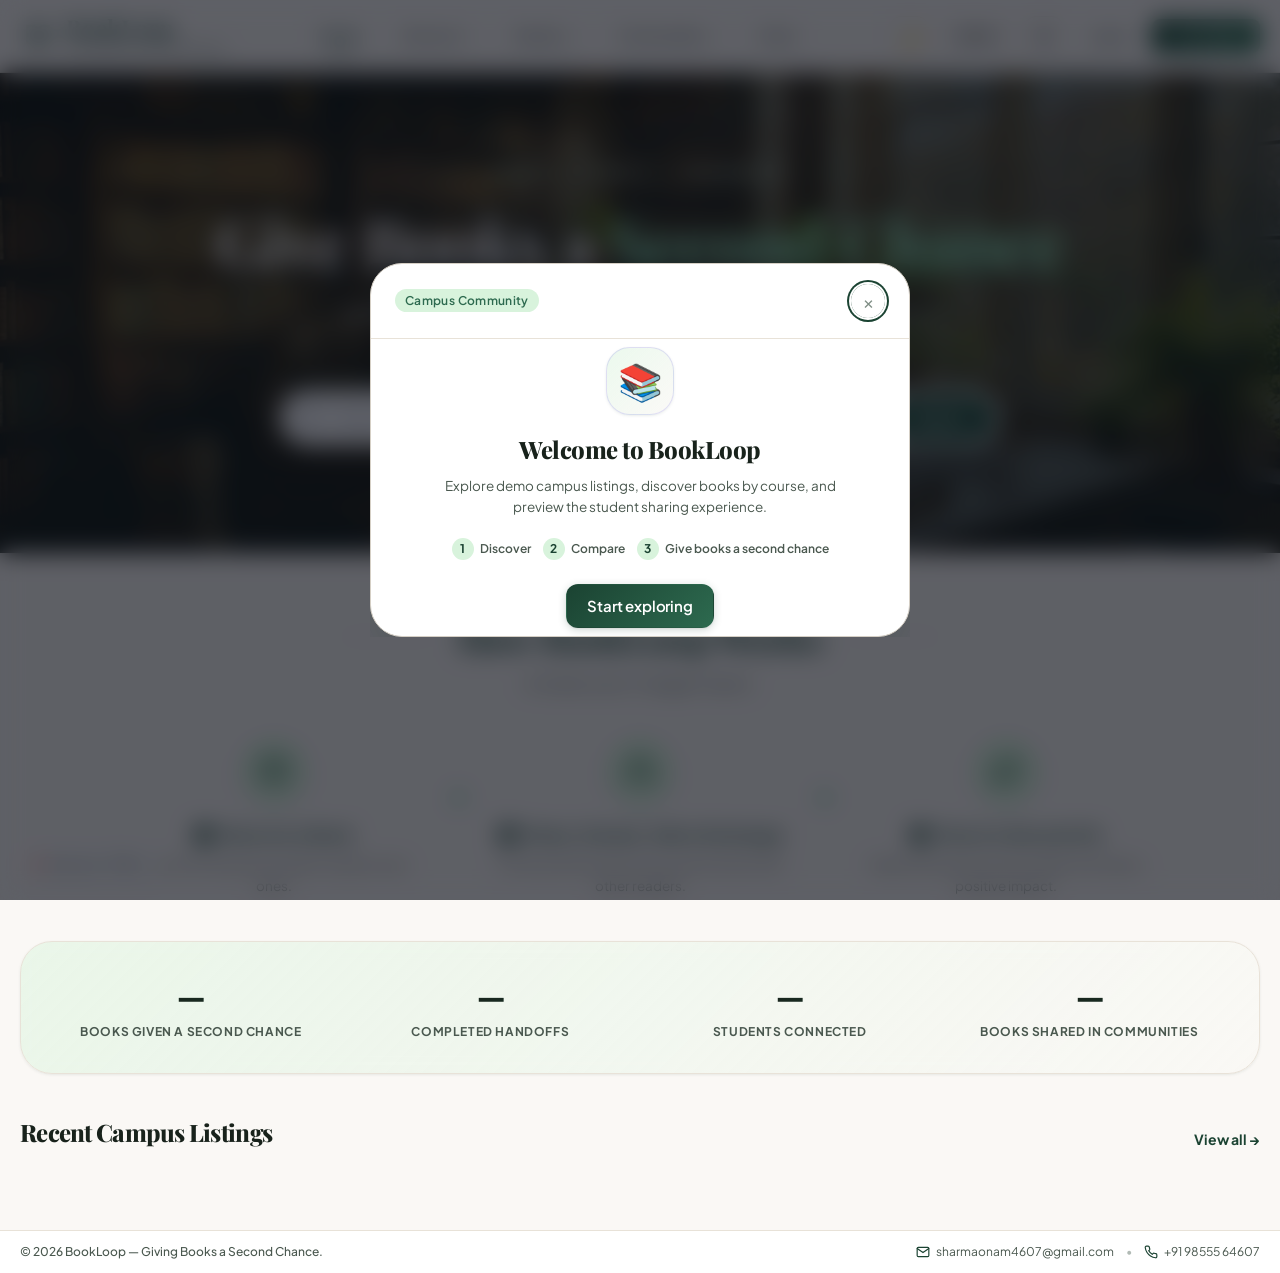
==== commit 60e12689: "feat: update BookLoop with user photo uploads, custom categories, responsive UI, and admin overview" ====
--- a/frontend/index.html
+++ b/frontend/index.html
@@ -1,703 +1,4809 @@
 <!DOCTYPE html>
+
+
+
+
+
+
+
 <html lang="en">
+
+
+
+
+
+
+
 <head>
+
+
+
+
+
+
+
   <meta charset="UTF-8">
+
+
+
+
+
+
+
   <meta name="viewport" content="width=device-width, initial-scale=1.0">
+
+
+
+
+
+
+
   <meta name="description" content="BookLoop — A modern, community-driven student book-sharing platform for buying, selling, exchanging, donating, and lending textbooks. Built for campus communities.">
+
+
+
+
+
+
+
   <title>BookLoop — Giving Books a Second Chance</title>
 
+
+
+
+
+
+
+
+
+
+
+
+
+
+
   <!-- Google Fonts Preconnect -->
+
+
+
+
+
+
+
   <link rel="preconnect" href="https://fonts.googleapis.com">
+
+
+
+
+
+
+
   <link rel="preconnect" href="https://fonts.gstatic.com" crossorigin>
+
+
+
+
+
+
+
   
+
+
+
+
+
+
+
   <!-- Modern Stylesheets -->
-  <link rel="stylesheet" href="assets/css/variables.css">
-  <link rel="stylesheet" href="assets/css/reset.css">
-  <link rel="stylesheet" href="assets/css/components.css">
-  <link rel="stylesheet" href="assets/css/style.css">
+
+
+
+
+
+
+
+  <link rel="stylesheet" href="assets/css/variables.css?v=2">
+
+
+
+
+
+
+
+  <link rel="stylesheet" href="assets/css/reset.css?v=2">
+
+
+
+
+
+
+
+  <link rel="stylesheet" href="assets/css/components.css?v=2">
+
+
+
+
+
+
+
+  <link rel="stylesheet" href="assets/css/style.css?v=2">
+
+
+
+
+
+
+
   
+
+
+
+
+
+
+
   <!-- Favicon -->
+
+
+
+
+
+
+
   <link rel="icon" href="data:image/svg+xml,<svg xmlns=%22http://www.w3.org/2000/svg%22 viewBox=%220 0 100 100%22><text y=%22.9em%22 font-size=%2290%22>📚</text></svg>">
+
+
+
+
+
+
+
 </head>
+
+
+
+
+
+
+
 <body>
 
+
+
+
+
+
+
+
+
+
+
+
+
+
+
   <!-- Splash Screen (Auto-fades out on load) -->
+
+
+
+
+
+
+
   <div id="splash-screen" class="splash-screen">
+
+
+
+
+
+
+
     <div class="splash-logo">📚</div>
+
+
+
+
+
+
+
     <div class="splash-title">BookLoop</div>
+
+
+
+
+
+
+
     <div class="splash-subtitle">Giving Books a Second Chance</div>
+
+
+
+
+
+
+
   </div>
 
+
+
+
+
+
+
+
+
+
+
+
+
+
+
   <dialog id="onboarding-modal" class="app-modal onboarding-modal">
+
+
+
+
+
+
+
     <div class="modal-box">
+
+
+
+
+
+
+
       <div class="modal-header">
+
+
+
+
+
+
+
         <span class="badge badge-emerald">Campus Community</span>
+
+
+
+
+
+
+
         <button class="modal-close-btn" data-onboarding-close aria-label="Close onboarding">&times;</button>
+
+
+
+
+
+
+
       </div>
+
+
+
+
+
+
+
       <div class="modal-body onboarding-content">
+
+
+
+
+
+
+
         <div class="onboarding-icon">📚</div>
+
+
+
+
+
+
+
         <h2>Welcome to BookLoop</h2>
+
+
+
+
+
+
+
         <p>Explore demo campus listings, discover books by course, and preview the student sharing experience.</p>
+
+
+
+
+
+
+
         <div class="onboarding-steps">
+
+
+
+
+
+
+
           <span><strong>1</strong> Discover</span>
+
+
+
+
+
+
+
           <span><strong>2</strong> Compare</span>
+
+
+
+
+
+
+
           <span><strong>3</strong> Give books a second chance</span>
+
+
+
+
+
+
+
         </div>
+
+
+
+
+
+
+
         <button class="btn btn-primary" data-onboarding-close>Start exploring</button>
+
+
+
+
+
+
+
       </div>
+
+
+
+
+
+
+
     </div>
+
+
+
+
+
+
+
   </dialog>
 
+
+
+
+
+
+
+
+
+
+
+
+
+
+
   <!-- Sticky Modern Top Navigation -->
-  <header class="app-header">
+
+
+
+
+
+
+
+    <header class="app-header">
     <div class="app-container">
       <div class="nav-container">
-        
-        <!-- Brand Identity -->
+        <!-- Brand Identity (Reference Style) -->
         <a href="#/home" class="brand-group" title="BookLoop Home">
           <div class="brand-logo-icon">
-            <svg width="22" height="22" viewBox="0 0 24 24" fill="none" stroke="currentColor" stroke-width="2.2" stroke-linecap="round" stroke-linejoin="round">
-              <path d="M4 19.5A2.5 2.5 0 0 1 6.5 17H20"></path>
-              <path d="M6.5 2H20v20H6.5A2.5 2.5 0 0 1 4 19.5v-15A2.5 2.5 0 0 1 6.5 2z"></path>
+            <svg width="26" height="26" viewBox="0 0 24 24" fill="none" stroke="currentColor" stroke-width="2.2" stroke-linecap="round" stroke-linejoin="round">
+              <path d="M2 3h6a4 4 0 0 1 4 4v14a3 3 0 0 0-3-3H2z"></path>
+              <path d="M22 3h-6a4 4 0 0 0-4 4v14a3 3 0 0 1 3-3h7z"></path>
             </svg>
           </div>
           <div class="brand-info">
             <span class="brand-title">BookLoop</span>
-            <span class="brand-tagline">Giving Books a Second Chance</span>
+            <span class="brand-tagline">Give Books a Second Chance</span>
           </div>
         </a>
 
-        <!-- Desktop Navigation Links -->
+        <!-- Desktop Navigation Links (Reference Style) -->
         <nav class="desktop-nav" aria-label="Main Navigation">
           <a href="#/home" class="nav-link active" data-nav-route="home">Home</a>
-          <a href="#/discover" class="nav-link" data-nav-route="discover">Discover</a>
-          <a href="#/nearby" class="nav-link" data-nav-route="nearby">Nearby</a>
-          <a href="#/communities" class="nav-link" data-nav-route="communities">Communities</a>
+          <a href="#/discover" class="nav-link" data-nav-route="discover">Discover <span class="nav-chevron">▾</span></a>
+          <a href="#/nearby" class="nav-link" data-nav-route="nearby">Nearby <span class="nav-chevron">▾</span></a>
+          <a href="#/communities" class="nav-link" data-nav-route="communities">Communities <span class="nav-chevron">▾</span></a>
           <a href="#/chats" class="nav-link" data-nav-route="chats">Chats</a>
-          <a href="#/profile" class="nav-link" data-nav-route="profile">My Library</a>
         </nav>
 
-        <!-- Navigation Actions -->
+        <!-- Navigation Actions (Reference Style) -->
         <div class="nav-actions">
           <!-- Theme Toggle -->
           <button id="theme-toggle-btn" class="btn btn-outline btn-icon" aria-label="Toggle Dark/Light Mode" title="Switch Theme">
             🌙
           </button>
+
           <a href="admin.html" class="btn btn-outline btn-sm" title="Open admin panel">Admin</a>
+
           <button id="open-notifications-btn" class="btn btn-outline btn-icon notification-trigger" aria-label="Open notifications" title="Notifications">
-            <span aria-hidden="true">♢</span><span id="notification-count" class="notification-count" hidden>0</span>
+            <svg width="18" height="18" viewBox="0 0 24 24" fill="none" stroke="currentColor" stroke-width="2" stroke-linecap="round" stroke-linejoin="round">
+              <path d="M18 8A6 6 0 0 0 6 8c0 7-3 9-3 9h18s-3-2-3-9"></path>
+              <path d="M13.73 21a2 2 0 0 1-3.46 0"></path>
+            </svg>
+            <span id="notification-count" class="notification-count" hidden>0</span>
           </button>
 
           <!-- Auth Actions -->
           <div id="nav-guest-actions" style="display: flex; align-items: center; gap: 8px;">
             <button id="open-login-btn" class="btn btn-ghost btn-sm">Log In</button>
+            <button id="open-signup-btn" class="btn btn-primary btn-sm">
+              <span>+ List a Book</span>
+            </button>
           </div>
-          <button id="open-signup-btn" class="btn btn-primary btn-sm">
-            <span>+ List a Book</span>
-          </button>
 
           <!-- User Profile Avatar Pill & Actions -->
           <div id="nav-user-actions" style="display: none; align-items: center; gap: 8px;">
-            <a href="#/profile" class="user-avatar-pill" title="View Profile" style="display: flex; align-items: center; gap: 6px; padding: 4px 8px; border-radius: 9999px; background: var(--bg-surface-subtle); border: 1px solid var(--border-subtle); font-size: 0.8125rem; font-weight: 600;">
-              <span id="nav-user-avatar">👨‍🎓</span>
-              <span id="nav-user-name" class="desktop-only" style="font-size: 0.75rem;">Student</span>
+            <a href="#/profile" class="user-avatar-pill" title="View Profile" data-nav-route="profile">
+              <span class="user-avatar-circle" id="nav-user-avatar">OS</span>
+              <span id="nav-user-name" class="desktop-only" style="font-size: 0.8125rem; font-weight: 600;">Student</span>
+              <span class="nav-chevron">▾</span>
             </a>
             <button id="nav-logout-btn" class="btn btn-ghost btn-sm" style="display: none;">Log Out</button>
           </div>
         </div>
-
       </div>
     </div>
   </header>
 
+
+
+
+
+
+
+
+
+
+
+
+
+
+
   <!-- Main Views Container -->
+
+
+
+
+
+
+
   <main class="app-container" style="min-height: 75vh;">
 
+
+
+
+
+
+
+
+
+
+
+
+
+
+
     <!-- ====================================================================
+
+
+
+
+
+
+
          VIEW: HOME
+
+
+
+
+
+
+
          ==================================================================== -->
+
+
+
+
+
+
+
     <section id="view-home" class="app-view view-active">
+
+
+
+
+
+
+
       
+
+
+
+
+
+
+
       <!-- Hero Banner -->
+
+
+
+
+
+
+
+            <!-- Hero Banner (Reference Style) -->
       <div class="hero-section">
-        <div class="hero-pill-badge">
-          <span>🌱</span>
-          <span>Community Student Book-Sharing Platform</span>
+        <div class="hero-content-wrapper">
+          <div class="hero-overline">
+            <span class="hero-line"></span>
+            <span class="hero-overline-text">BOOKS &nbsp;/&nbsp; PEOPLE &nbsp;/&nbsp; COMMUNITY</span>
+            <span class="hero-line"></span>
+          </div>
+
+          <h1 class="hero-title">
+            Give Books a <span class="mint-text">Second Chance</span>
+          </h1>
+
+          <p class="hero-desc">
+            Discover, share, donate, sell and exchange books with your campus community.
+          </p>
+
+          <!-- Search Bar -->
+          <div class="hero-search-wrapper">
+            <form id="hero-search-form" class="hero-search-box">
+              <svg width="20" height="20" viewBox="0 0 24 24" fill="none" stroke="currentColor" stroke-width="2.2" stroke-linecap="round" stroke-linejoin="round" class="hero-search-icon">
+                <circle cx="11" cy="11" r="8"></circle>
+                <line x1="21" y1="21" x2="16.65" y2="16.65"></line>
+              </svg>
+              <input type="text" id="hero-search-input" class="search-input-field" placeholder="Search by book title, author or keyword..." autocomplete="off">
+              <button type="submit" class="hero-search-btn">Search</button>
+            </form>
+          </div>
+
+          </div>
+      </div>
+
+      <!-- How BookLoop Works Section (Reference Style) -->
+      <section class="how-bookloop-works-section">
+        <div class="how-it-works-header">
+          <div class="how-it-works-divider">
+            <span class="divider-line"></span>
+            <h2 class="how-it-works-title">How BookLoop Works</h2>
+            <span class="divider-line"></span>
+          </div>
+          <p class="how-it-works-subtitle">A simple cycle. A bigger impact.</p>
         </div>
-        <h1 class="hero-title">
-          Giving Books a <span>Second Chance</span>
-        </h1>
-        <p class="hero-desc">
-          Buy, sell, exchange, donate, and lend textbooks directly with students from your campus. Save money, save paper, and give books a second life.
-        </p>
-
-        <!-- Search Bar -->
-        <div class="hero-search-wrapper">
-          <form id="hero-search-form" class="hero-search-box">
-            <svg width="20" height="20" viewBox="0 0 24 24" fill="none" stroke="currentColor" stroke-width="2" style="color: var(--text-muted); margin-right: 8px;">
-              <circle cx="11" cy="11" r="8"></circle>
-              <line x1="21" y1="21" x2="16.65" y2="16.65"></line>
+
+        <div class="how-it-works-steps">
+          <!-- Step 1 -->
+          <div class="how-step-card">
+            <div class="step-icon-wrapper">
+              <svg width="28" height="28" viewBox="0 0 24 24" fill="none" stroke="currentColor" stroke-width="2" stroke-linecap="round" stroke-linejoin="round">
+                <path d="M2 3h6a4 4 0 0 1 4 4v14a3 3 0 0 0-3-3H2z"></path>
+                <path d="M22 3h-6a4 4 0 0 0-4 4v14a3 3 0 0 1 3-3h7z"></path>
+              </svg>
+            </div>
+            <div class="step-content">
+              <div class="step-header-inline">
+                <span class="step-number-badge">1</span>
+                <h3 class="step-heading">Discover a Book</h3>
+              </div>
+              <p class="step-desc">Search for books you need or explore new ones.</p>
+            </div>
+          </div>
+
+          <!-- Connector Arrow -->
+          <div class="step-arrow-divider" aria-hidden="true">
+            <svg width="28" height="28" viewBox="0 0 24 24" fill="none" stroke="currentColor" stroke-width="2.5" stroke-linecap="round" stroke-linejoin="round">
+              <line x1="5" y1="12" x2="19" y2="12"></line>
+              <polyline points="12 5 19 12 12 19"></polyline>
             </svg>
-            <input type="text" id="hero-search-input" class="search-input-field" placeholder="Search by title, author, course code (e.g., CS302), or ISBN..." autocomplete="off">
-            <button type="submit" class="btn btn-primary btn-sm">Search Books</button>
-          </form>
-        </div>
-
-        <!-- Quick Listing Type Filter Pills -->
-        <div class="hero-filter-pills">
-          <button class="filter-pill active" data-type-filter="all">All Books</button>
-          <button class="filter-pill" data-type-filter="sell">💰 Buy & Sell</button>
-          <button class="filter-pill" data-type-filter="exchange">⇄ Student Exchange</button>
-          <button class="filter-pill" data-type-filter="donate">🎁 Free Donation</button>
-          <button class="filter-pill" data-type-filter="lend">⏱ Semester Lending</button>
-        </div>
-      </div>
-
-      <!-- Campus Impact Micro-Banner -->
-      <div class="impact-banner">
-        <div class="impact-item">
-          <span class="impact-num" id="global-books-second-chance">—</span>
-          <span class="impact-label">Books Given a Second Chance</span>
-        </div>
-        <div class="impact-item">
-          <span class="impact-num" id="global-completed-handoffs">—</span>
-          <span class="impact-label">Completed Handoffs</span>
-        </div>
-        <div class="impact-item">
-          <span class="impact-num" id="global-students-connected">—</span>
-          <span class="impact-label">Students Connected</span>
-        </div>
-        <div class="impact-item">
-          <span class="impact-num" id="global-community-books">—</span>
-          <span class="impact-label">Books Shared in Communities</span>
-        </div>
-      </div>
-
-      <!-- Disciplines / Category Carousel -->
-      <div class="category-scroll-container" id="category-chips-bar">
-        <!-- Injected via JS -->
-      </div>
-
-      <!-- Recent Listings Section -->
-      <section style="margin-bottom: var(--space-12);">
-        <div class="section-header">
-          <div class="section-title-wrap">
-            <h2>Recent Campus Listings</h2>
-            <p>Listings loaded from the BookLoop database</p>
           </div>
-          <a href="#/discover" class="btn btn-outline btn-sm">View All in Discover →</a>
-        </div>
-
-        <!-- Book Cards Grid -->
-        <div id="home-books-grid" class="book-grid">
-          <!-- Injected via JS -->
-        </div>
-      </section>
-
-      <!-- How BookLoop Works (Lifecycle) -->
-      <section class="lifecycle-section">
-        <div class="section-header" style="text-align: center; justify-content: center; flex-direction: column;">
-          <h2>How BookLoop Works</h2>
-          <p>Every book has a lifecycle — giving it a second life in 4 simple steps</p>
-        </div>
-
-        <div class="step-grid">
-          <div class="step-card">
-            <div class="step-number">1</div>
-            <h3 class="step-title">List in 60 Seconds</h3>
-            <p class="step-desc">Enter textbook title, condition, and choose whether to sell, swap, donate, or lend for the semester.</p>
+
+          <!-- Step 2 -->
+          <div class="how-step-card">
+            <div class="step-icon-wrapper">
+              <svg width="28" height="28" viewBox="0 0 24 24" fill="none" stroke="currentColor" stroke-width="2" stroke-linecap="round" stroke-linejoin="round">
+                <path d="M17 21v-2a4 4 0 0 0-4-4H5a4 4 0 0 0-4 4v2"></path>
+                <circle cx="9" cy="7" r="4"></circle>
+                <path d="M23 21v-2a4 4 0 0 0-3-3.87"></path>
+                <path d="M16 3.13a4 4 0 0 1 0 7.75"></path>
+              </svg>
+            </div>
+            <div class="step-content">
+              <div class="step-header-inline">
+                <span class="step-number-badge">2</span>
+                <h3 class="step-heading">Share, Donate, Sell or Exchange</h3>
+              </div>
+              <p class="step-desc">Choose what works for you and connect with other readers.</p>
+            </div>
           </div>
-          <div class="step-card">
-            <div class="step-number">2</div>
-            <h3 class="step-title">Discover Nearby</h3>
-            <p class="step-desc">Students in your college or adjacent campuses find your listing through search and distance filters.</p>
+
+          <!-- Connector Arrow -->
+          <div class="step-arrow-divider" aria-hidden="true">
+            <svg width="28" height="28" viewBox="0 0 24 24" fill="none" stroke="currentColor" stroke-width="2.5" stroke-linecap="round" stroke-linejoin="round">
+              <line x1="5" y1="12" x2="19" y2="12"></line>
+              <polyline points="12 5 19 12 12 19"></polyline>
+            </svg>
           </div>
-          <div class="step-card">
-            <div class="step-number">3</div>
-            <h3 class="step-title">Safe Campus Handoff</h3>
-            <p class="step-desc">Chat directly, agree on terms, and meet at designated campus meeting points (Library, Canteen, Student Center).</p>
-          </div>
-          <div class="step-card">
-            <div class="step-number">4</div>
-            <h3 class="step-title">Build Trust & Impact</h3>
-            <p class="step-desc">Rate your interaction to grow community trust score while tracking your environmental paper-saving impact.</p>
+
+          <!-- Step 3 -->
+          <div class="how-step-card">
+            <div class="step-icon-wrapper">
+              <svg width="28" height="28" viewBox="0 0 24 24" fill="none" stroke="currentColor" stroke-width="2" stroke-linecap="round" stroke-linejoin="round">
+                <path d="M11 20A7 7 0 0 1 9.8 6.1C15.5 5 17 4.48 19 2c1 2 2 4.18 2 8 0 5.5-4.78 10-10 10Z"></path>
+                <path d="M2 21c0-3 1.85-5.36 5.08-6C9.5 14.52 12 13 13 12"></path>
+              </svg>
+            </div>
+            <div class="step-content">
+              <div class="step-header-inline">
+                <span class="step-number-badge">3</span>
+                <h3 class="step-heading">Give it a Second Life</h3>
+              </div>
+              <p class="step-desc">Help the book find a new reader and make a positive impact.</p>
+            </div>
           </div>
         </div>
       </section>
 
+<!-- Campus Impact Micro-Banner -->
+
+
+
+
+
+
+
+      <div class="impact-banner">
+
+
+
+
+
+
+
+        <div class="impact-item">
+
+
+
+
+
+
+
+          <span class="impact-num" id="global-books-second-chance">—</span>
+
+
+
+
+
+
+
+          <span class="impact-label">Books Given a Second Chance</span>
+
+
+
+
+
+
+
+        </div>
+
+
+
+
+
+
+
+        <div class="impact-item">
+
+
+
+
+
+
+
+          <span class="impact-num" id="global-completed-handoffs">—</span>
+
+
+
+
+
+
+
+          <span class="impact-label">Completed Handoffs</span>
+
+
+
+
+
+
+
+        </div>
+
+
+
+
+
+
+
+        <div class="impact-item">
+
+
+
+
+
+
+
+          <span class="impact-num" id="global-students-connected">—</span>
+
+
+
+
+
+
+
+          <span class="impact-label">Students Connected</span>
+
+
+
+
+
+
+
+        </div>
+
+
+
+
+
+
+
+        <div class="impact-item">
+
+
+
+
+
+
+
+          <span class="impact-num" id="global-community-books">—</span>
+
+
+
+
+
+
+
+          <span class="impact-label">Books Shared in Communities</span>
+
+
+
+
+
+
+
+        </div>
+
+
+
+
+
+
+
+      </div>
+
+
+
+
+
+
+
+
+
+
+
+
+
+
+
+      
+
+
+
+
+
+
+
+
+
+
+
+
+
+
+
+      <!-- Recent Listings Section -->
+
+
+
+
+
+
+
+      <section style="margin-bottom: var(--space-12);">
+
+
+
+
+
+
+
+                <div class="section-header">
+          <div class="section-title-wrap">
+            <h2>Recent Campus Listings</h2>
+          </div>
+          <a href="#/discover" class="section-view-all-link">View all →</a>
+        </div>
+
+
+
+
+
+
+
+      </section>
+
+
+
+
+
+
+
+
+
+
+
+
+
+
+
     </section>
 
+
+
+
+
+
+
+
+
+
+
+
+
+
+
     <!-- ====================================================================
+
+
+
+
+
+
+
          VIEW: DISCOVER
+
+
+
+
+
+
+
          ==================================================================== -->
+
+
+
+
+
+
+
     <section id="view-discover" class="app-view">
+
+
+
+
+
+
+
       <div class="section-header" style="margin-top: var(--space-6);">
+
+
+
+
+
+
+
         <div class="section-title-wrap">
+
+
+
+
+
+
+
           <h2>Discover Textbooks</h2>
+
+
+
+
+
+
+
           <p>Explore and filter books available across all student communities</p>
+
+
+
+
+
+
+
         </div>
+
+
+
+
+
+
+
         
+
+
+
+
+
+
+
         <!-- Skeleton Toggle for Testing Loading Animations -->
+
+
+
+
+
+
+
         <button id="toggle-skeleton-btn" class="btn btn-outline btn-sm" title="Preview Shimmer Loading Skeletons">
+
+
+
+
+
+
+
           <span>✨ Toggle Loading State</span>
+
+
+
+
+
+
+
         </button>
+
+
+
+
+
+
+
       </div>
 
+
+
+
+
+
+
+
+
+
+
+
+
+
+
       <!-- Discover Filter Bar -->
+
+
+
+
+
+
+
       <div class="discover-filter-bar">
+
+
+
+
+
+
+
         <div class="filter-left">
+
+
+
+
+
+
+
           <input type="text" id="discover-search-input" class="form-input" style="width: 240px; padding: 0.45rem 0.75rem;" placeholder="Search books...">
+
+
+
+
+
+
+
           
+
+
+
+
+
+
+
           <select id="filter-type-select" class="form-select" style="width: auto; padding: 0.45rem 0.75rem;">
+
+
+
+
+
+
+
             <option value="all">All Listing Types</option>
+
+
+
+
+
+
+
             <option value="sell">For Sale</option>
+
+
+
+
+
+
+
             <option value="exchange">Exchange</option>
+
+
+
+
+
+
+
             <option value="donate">Free Donation</option>
+
+
+
+
+
+
+
             <option value="lend">Semester Lending</option>
+
+
+
+
+
+
+
           </select>
 
+
+
+
+
+
+
+
+
+
+
+
+
+
+
           <select id="filter-category-select" class="form-select" style="width: auto; padding: 0.45rem 0.75rem;">
-            <option value="all">All Disciplines</option>
-            <option value="cse">Computer Science</option>
-            <option value="ece-ee">Electrical & Electronics</option>
-            <option value="mech-civil">Mechanical & Civil</option>
-            <option value="medical">Medical & Health</option>
-            <option value="commerce">Commerce & MBA</option>
-            <option value="exams">GATE & Exams</option>
+            <option value="all">All Categories</option>
+            <option value="Electrical and Electronics">Electrical and Electronics</option>
+            <option value="Mechanical and Civil">Mechanical and Civil</option>
+            <option value="Medical and Health">Medical and Health</option>
+            <option value="Commerce">Commerce</option>
+            <option value="GATE">GATE</option>
+            <option value="Other">Other</option>
           </select>
 
+
+
+
+
+
+
+
+
+
+
+
+
+
+
           <select id="filter-condition-select" class="form-select" style="width: auto; padding: 0.45rem 0.75rem;">
+
+
+
+
+
+
+
             <option value="all">Any Condition</option>
+
+
+
+
+
+
+
             <option value="like_new">Like New</option>
+
+
+
+
+
+
+
             <option value="good">Good Condition</option>
+
+
+
+
+
+
+
             <option value="worn">Worn / Usable</option>
+
+
+
+
+
+
+
           </select>
+
+
+
+
+
+
+
         </div>
 
+
+
+
+
+
+
+
+
+
+
+
+
+
+
         <div class="filter-right">
+
+
+
+
+
+
+
+          <input type="text" id="discover-location-input" class="form-input" style="width: 170px; padding: 0.45rem 0.75rem;" placeholder="Filter by city/state...">
+
+
+
+
+
+
+
           <select id="sort-by-select" class="form-select" style="width: auto; padding: 0.45rem 0.75rem;">
-            <option value="nearest">Nearest First</option>
+
+
+
+
+
+
+
+            <option value="newest" selected>Newest First</option>
+
+
+
+
+
+
+
             <option value="price-low">Price: Low to High</option>
+
+
+
+
+
+
+
             <option value="price-high">Price: High to Low</option>
+
+
+
+
+
+
+
             <option value="rating">Highest Seller Trust</option>
+
+
+
+
+
+
+
           </select>
+
+
+
+
+
+
+
         </div>
+
+
+
+
+
+
+
       </div>
 
+
+
+
+
+
+
+
+
+
+
+
+
+
+
       <!-- Discover Books Grid -->
+
+
+
+
+
+
+
       <div id="discover-books-grid" class="book-grid">
+
+
+
+
+
+
+
         <!-- Injected via JS -->
+
+
+
+
+
+
+
       </div>
 
+
+
+
+
+
+
+
+
+
+
+
+
+
+
       <!-- Empty State -->
+
+
+
+
+
+
+
       <div id="discover-empty-state" class="empty-state" style="display: none;">
+
+
+
+
+
+
+
         <div class="empty-icon">🔍</div>
+
+
+
+
+
+
+
         <h3 class="empty-title">No matching books found</h3>
+
+
+
+
+
+
+
         <p class="empty-desc">Try loosening your search terms or clearing specific category and condition filters.</p>
+
+
+
+
+
+
+
         <button id="reset-filters-btn" class="btn btn-outline btn-sm">Reset All Filters</button>
+
+
+
+
+
+
+
       </div>
+
+
+
+
+
+
+
     </section>
 
+
+
+
+
+
+
+
+
+
+
+
+
+
+
     <!-- ====================================================================
+
+
+
+
+
+
+
          VIEW: NEARBY
+
+
+
+
+
+
+
          ==================================================================== -->
+
+
+
+
+
+
+
     <section id="view-nearby" class="app-view">
+
+
+
+
+
+
+
       <div class="section-header" style="margin-top: var(--space-6);">
+
+
+
+
+
+
+
         <div class="section-title-wrap"><h2>Nearby Books & Communities</h2><p>Find shared books at public campus meeting points and discover nearby student groups.</p></div>
+
+
+
+
+
+
+
       </div>
-      <section class="nearby-origin-panel" aria-label="Choose an approximate campus point">
-        <form id="nearby-origin-form" class="nearby-origin-form">
-          <label class="form-group"><span class="form-label">Approximate campus latitude</span><input id="nearby-latitude" class="form-input" type="number" min="-90" max="90" step="any" placeholder="30.90" required></label>
-          <label class="form-group"><span class="form-label">Approximate campus longitude</span><input id="nearby-longitude" class="form-input" type="number" min="-180" max="180" step="any" placeholder="75.85" required></label>
-          <button type="submit" class="btn btn-primary btn-sm">Set campus point</button>
+
+
+
+
+
+
+
+      <section class="nearby-origin-panel" aria-label="Find Books by City">
+
+
+
+
+
+
+
+        <form id="nearby-origin-form" class="nearby-origin-form" style="display: flex; gap: var(--space-2); align-items: flex-end; flex-wrap: wrap;">
+
+
+
+
+
+
+
+          <div class="form-group" style="flex: 1; min-width: 240px; margin-bottom: 0;">
+
+
+
+
+
+
+
+            <label class="form-label" for="nearby-location-input">Find Books by City</label>
+
+
+
+
+
+
+
+            <input id="nearby-location-input" class="form-input" type="text" placeholder="e.g. Ludhiana, New Delhi, Mumbai" autocomplete="off">
+
+
+
+
+
+
+
+          </div>
+
+
+
+
+
+
+
+          <button type="submit" class="btn btn-primary btn-sm">Filter</button>
+
+
+
+
+
+
+
+          <button type="button" id="nearby-clear-location" class="btn btn-ghost btn-sm">Clear</button>
+
+
+
+
+
+
+
         </form>
-        <button id="nearby-use-location" type="button" class="btn btn-outline btn-sm">Use my current location</button>
-        <p id="nearby-origin-status" class="text-secondary" role="status">Current location needs your browser’s permission. GPS accuracy depends on your device; location is used only in this browser and is never published.</p>
+
+
+
+
+
+
+
+        <p id="nearby-origin-status" class="text-secondary" role="status"></p>
+
+
+
+
+
+
+
       </section>
+
+
+
+
+
+
+
       <div id="nearby-view-content" aria-live="polite"><p class="text-secondary">Loading nearby places...</p></div>
+
+
+
+
+
+
+
     </section>
 
+
+
+
+
+
+
+
+
+
+
+
+
+
+
     <!-- ====================================================================
+
+
+
+
+
+
+
          VIEW: COMMUNITIES
+
+
+
+
+
+
+
          ==================================================================== -->
+
+
+
+
+
+
+
     <section id="view-communities" class="app-view">
+
+
+
+
+
+
+
       <div class="section-header" style="margin-top: var(--space-6);">
+
+
+
+
+
+
+
         <div class="section-title-wrap">
+
+
+
+
+
+
+
           <h2>Student Communities</h2>
+
+
+
+
+
+
+
           <p>Join campus circles and subject groups to swap books directly with peers</p>
+
+
+
+
+
+
+
         </div>
+
+
+
+
+
+
+
         <button id="create-comm-btn" class="btn btn-primary btn-sm">+ Create Student Circle</button>
+
+
+
+
+
+
+
       </div>
 
+
+
+
+
+
+
+
+
+
+
+
+
+
+
       <div class="community-discovery-tools">
+
+
+
+
+
+
+
         <label class="sr-only" for="community-search">Search communities</label>
+
+
+
+
+
+
+
         <input id="community-search" class="form-input" type="search" placeholder="Search communities by name or topic">
+
+
+
+
+
+
+
         <label class="sr-only" for="community-category-filter">Filter community category</label>
+
+
+
+
+
+
+
         <select id="community-category-filter" class="form-select">
+
+
+
+
+
+
+
           <option value="all">All categories</option>
+
+
+
+
+
+
+
           <option>Computer Science</option>
+
+
+
+
+
+
+
           <option>Engineering</option>
+
+
+
+
+
+
+
           <option>Literature</option>
+
+
+
+
+
+
+
           <option>Exam Preparation</option>
+
+
+
+
+
+
+
           <option>Other</option>
+
+
+
+
+
+
+
         </select>
+
+
+
+
+
+
+
       </div>
+
+
+
+
+
+
+
       <div id="communities-grid" class="community-grid" aria-live="polite">
+
+
+
+
+
+
+
         <p class="text-secondary">Loading communities...</p>
+
+
+
+
+
+
+
       </div>
+
+
+
+
+
+
+
     </section>
 
+
+
+
+
+
+
+
+
+
+
+
+
+
+
     <!-- ====================================================================
+
+
+
+
+
+
+
          VIEW: CHATS
+
+
+
+
+
+
+
          ==================================================================== -->
+
+
+
+
+
+
+
     <section id="view-chats" class="app-view">
+
+
+
+
+
+
+
       <div class="section-header" style="margin-top: var(--space-6);">
+
+
+
+
+
+
+
         <div class="section-title-wrap"><h2>Chats</h2><p>Private conversations connected to your books and requests</p></div>
+
+
+
+
+
+
+
       </div>
+
+
+
+
+
+
+
       <div id="chat-view-content"></div>
+
+
+
+
+
+
+
     </section>
 
+
+
+
+
+
+
+
+
+
+
+
+
+
+
     <!-- ====================================================================
+
+
+
+
+
+
+
          VIEW: PROFILE / MY LIBRARY
+
+
+
+
+
+
+
          ==================================================================== -->
+
+
+
+
+
+
+
     <section id="view-profile" class="app-view">
+
+
+
+
+
+
+
       <div class="section-header" style="margin-top: var(--space-6);">
+
+
+
+
+
+
+
         <div class="section-title-wrap">
+
+
+
+
+
+
+
           <h2>Student Profile & Library</h2>
+
+
+
+
+
+
+
           <p>Manage your listings, saved books, requests, and book lifecycle</p>
+
+
+
+
+
+
+
         </div>
+
+
+
+
+
+
+
       </div>
 
+
+
+
+
+
+
+
+
+
+
+
+
+
+
       <div id="profile-container"></div>
 
+
+
+
+
+
+
+
+
+
+
+
+
+
+
     </section>
 
+
+
+
+
+
+
+
+
+
+
+
+
+
+
   </main>
 
+
+
+
+
+
+
+
+
+
+
+
+
+
+
   <dialog id="community-create-modal" class="app-modal">
+
+
+
+
+
+
+
     <div class="modal-box">
+
+
+
+
+
+
+
       <div class="modal-header"><div><h2 class="card-title">Create a community</h2><p class="text-secondary">Start a student space around a course or reading interest.</p></div><button type="button" class="modal-close-btn" data-community-close aria-label="Close">&times;</button></div>
+
+
+
+
+
+
+
       <form id="community-create-form" class="modal-body">
+
+
+
+
+
+
+
         <div class="form-group"><label class="form-label" for="community-create-name">Community name</label><input id="community-create-name" name="name" class="form-input" minlength="3" maxlength="120" required></div>
+
+
+
+
+
+
+
         <div class="form-group"><label class="form-label" for="community-create-category">Category</label><select id="community-create-category" name="category" class="form-select" required><option value="">Choose category</option><option>Computer Science</option><option>Engineering</option><option>Literature</option><option>Exam Preparation</option><option>Other</option></select></div>
+
+
+
+
+
+
+
         <div class="form-group"><label class="form-label" for="community-create-description">Description</label><textarea id="community-create-description" name="description" class="form-input" rows="4" minlength="10" maxlength="2000" required></textarea></div>
+
+
+
+
+
+
+
         <div class="form-group"><label class="form-label" for="community-create-location">Approximate campus location (optional)</label><input id="community-create-location" name="location_name" class="form-input" maxlength="180" placeholder="Student centre or campus name"></div>
-        <div class="form-row"><div class="form-group"><label class="form-label" for="community-create-latitude">Latitude</label><input id="community-create-latitude" name="latitude" class="form-input" type="number" min="-90" max="90" step="any"></div><div class="form-group"><label class="form-label" for="community-create-longitude">Longitude</label><input id="community-create-longitude" name="longitude" class="form-input" type="number" min="-180" max="180" step="any"></div></div>
+
+
+
+
+
+
+
+
+
+
+
+
+
+
+
         <button type="submit" class="btn btn-primary">Create community</button>
+
+
+
+
+
+
+
       </form>
+
+
+
+
+
+
+
     </div>
+
+
+
+
+
+
+
   </dialog>
 
+
+
+
+
+
+
+
+
+
+
+
+
+
+
   <dialog id="community-report-modal" class="app-modal">
+
+
+
+
+
+
+
     <div class="modal-box">
+
+
+
+
+
+
+
       <div class="modal-header"><div><h2 class="card-title">Report community content</h2><p class="text-secondary">Reports are saved for moderator review.</p></div><button type="button" class="modal-close-btn" data-report-close aria-label="Close">&times;</button></div>
+
+
+
+
+
+
+
       <form id="community-report-form" class="modal-body">
+
+
+
+
+
+
+
         <input id="community-report-target-type" name="target_type" type="hidden" value="post">
+
+
+
+
+
+
+
         <input id="community-report-target-id" name="target_id" type="hidden">
+
+
+
+
+
+
+
         <div class="form-group"><label class="form-label" for="community-report-reason">Reason</label><textarea id="community-report-reason" name="reason" class="form-input" rows="4" minlength="5" maxlength="1000" required></textarea></div>
+
+
+
+
+
+
+
         <button type="submit" class="btn btn-primary">Send report</button>
+
+
+
+
+
+
+
       </form>
+
+
+
+
+
+
+
     </div>
+
+
+
+
+
+
+
   </dialog>
 
+
+
+
+
+
+
+
+
+
+
+
+
+
+
   <!-- ====================================================================
+
+
+
+
+
+
+
        MODAL: Create or Edit Book Listing
+
+
+
+
+
+
+
        ==================================================================== -->
+
+
+
+
+
+
+
   <dialog id="listing-modal" class="app-modal" style="max-width: 720px;">
+
+
+
+
+
+
+
     <div class="modal-box">
+
+
+
+
+
+
+
       <div class="modal-header">
+
+
+
+
+
+
+
         <div>
+
+
+
+
+
+
+
           <span class="badge badge-emerald">Book listing</span>
+
+
+
+
+
+
+
           <h2 class="card-title" style="margin-top: var(--space-2);">Give a book its next chapter</h2>
+
+
+
+
+
+
+
           <p id="listing-progress" class="text-secondary">Step 1 of 4</p>
+
+
+
+
+
+
+
         </div>
+
+
+
+
+
+
+
         <button class="modal-close-btn" data-listing-close aria-label="Close listing form">&times;</button>
+
+
+
+
+
+
+
       </div>
+
+
+
+
+
+
+
       <form id="listing-form" class="modal-body">
+
+
+
+
+
+
+
         <section data-listing-step>
+
+
+
+
+
+
+
           <h3 class="card-title">Book information</h3>
+
+
+
+
+
+
+
           <div class="form-row">
+
+
+
+
+
+
+
             <div class="form-group"><label class="form-label" for="listing-title">Title</label><input id="listing-title" class="form-input" minlength="2" maxlength="255" required></div>
+
+
+
+
+
+
+
             <div class="form-group"><label class="form-label" for="listing-author">Author</label><input id="listing-author" class="form-input" minlength="2" maxlength="255" required></div>
+
+
+
+
+
+
+
           </div>
+
+
+
+
+
+
+
           <div class="form-row">
+
+
+
+
+
+
+
             <div class="form-group"><label class="form-label" for="listing-isbn">ISBN</label><input id="listing-isbn" class="form-input" maxlength="32"></div>
+
+
+
+
+
+
+
             <div class="form-group"><label class="form-label" for="listing-edition">Edition</label><input id="listing-edition" class="form-input" maxlength="150"></div>
+
+
+
+
+
+
+
           </div>
+
+
+
+
+
+
+
           <div class="form-row">
+
+
+
+
+
+
+
             <div class="form-group"><label class="form-label" for="listing-course">Course</label><input id="listing-course" class="form-input" maxlength="150"></div>
+
+
+
+
+
+
+
             <div class="form-group"><label class="form-label" for="listing-course-code">Course code</label><input id="listing-course-code" class="form-input" maxlength="50"></div>
+
+
+
+
+
+
+
           </div>
-          <div class="form-group"><label class="form-label" for="listing-category">Category</label><input id="listing-category" class="form-input" minlength="2" maxlength="80" placeholder="Computer Science" required></div>
+
+
+
+
+
+
+
+          <div class="form-group">
+            <label class="form-label" for="listing-category">Category</label>
+            <select id="listing-category" class="form-select" required>
+              <option value="" disabled selected>Select a category</option>
+              <option value="Electrical and Electronics">Electrical and Electronics</option>
+              <option value="Mechanical and Civil">Mechanical and Civil</option>
+              <option value="Medical and Health">Medical and Health</option>
+              <option value="Commerce">Commerce</option>
+              <option value="GATE">GATE</option>
+              <option value="Other">Other</option>
+            </select>
+          </div>
+
+
+
+
+
+
+
         </section>
 
+
+
+
+
+
+
+
+
+
+
+
+
+
+
         <section data-listing-step hidden>
+
+
+
+
+
+
+
           <h3 class="card-title">Condition and sharing type</h3>
+
+
+
+
+
+
+
           <div class="form-row">
+
+
+
+
+
+
+
             <div class="form-group"><label class="form-label" for="listing-condition">Condition</label><select id="listing-condition" class="form-select" required><option value="">Choose condition</option><option value="like_new">Like new</option><option value="good">Good</option><option value="worn">Worn / usable</option></select></div>
+
+
+
+
+
+
+
             <div class="form-group"><label class="form-label" for="listing-type-input">Listing type</label><select id="listing-type-input" class="form-select" required><option value="">Choose how to share</option><option value="sell">Sell</option><option value="exchange">Exchange</option><option value="donate">Donate</option><option value="lend">Lend</option></select></div>
+
+
+
+
+
+
+
           </div>
+
+
+
+
+
+
+
           <div id="listing-terms-step">
+
+
+
+
+
+
+
             <div id="listing-price-group" class="form-row" hidden>
+
+
+
+
+
+
+
               <div class="form-group"><label class="form-label" for="listing-price">Price or lending rate</label><input id="listing-price" type="number" class="form-input" min="0" step="0.01"></div>
+
+
+
+
+
+
+
               <div class="form-group"><label class="form-label" for="listing-price-unit">Rate unit</label><select id="listing-price-unit" class="form-select"><option value="">One-time price</option><option value="/week">Per week</option><option value="/month">Per month</option><option value="/semester">Per semester</option></select></div>
+
+
+
+
+
+
+
             </div>
+
+
+
+
+
+
+
             <div id="listing-exchange-group" class="form-group" hidden><label class="form-label" for="listing-exchange-wish">What would you exchange for?</label><input id="listing-exchange-wish" class="form-input" maxlength="255" placeholder="e.g. Engineering Mathematics, 2nd edition"></div>
+
+
+
+
+
+
+
           </div>
-          <div class="form-group"><label class="form-label" for="listing-safe-meeting-point">Safe public meeting point (optional)</label><input id="listing-safe-meeting-point" class="form-input" maxlength="180" placeholder="Campus library entrance"></div>
-          <p class="text-secondary">Never add a home address. Map markers are only published for named public meeting points.</p>
-          <div class="form-row"><div class="form-group"><label class="form-label" for="listing-latitude">Approximate latitude</label><input id="listing-latitude" type="number" class="form-input" min="-90" max="90" step="any"></div><div class="form-group"><label class="form-label" for="listing-longitude">Approximate longitude</label><input id="listing-longitude" type="number" class="form-input" min="-180" max="180" step="any"></div></div>
+
+
+
+
+
+
+
+          <div class="form-group">
+
+            <label class="form-label" for="listing-safe-meeting-point">Book location (City, State, or Campus) <span style="color:var(--accent-rose,#e11d48)">*</span></label>
+
+            <input id="listing-safe-meeting-point" class="form-input" maxlength="180" placeholder="e.g. New Delhi, Delhi or North Campus" required>
+
+          </div>
+
+          <p class="text-secondary">Specify where this book can be picked up or handed over.</p>
+
+
+
+
+
+
+
+
+
+
+
         </section>
 
+
+
+
+
+
+
+
+
+
+
+
+
+
+
         <section data-listing-step hidden>
-          <h3 class="card-title">Terms and photos</h3>
+
+
+
+
+
+
+
+          <h3 class="card-title">Additional details</h3>
+
+
+
+
+
+
+
           <div class="form-group"><label class="form-label" for="listing-original-price">Original price (optional)</label><input id="listing-original-price" type="number" class="form-input" min="0" step="0.01"></div>
-          <div class="form-group"><label class="form-label" for="listing-image-urls">Photo URLs (comma-separated, up to 8)</label><input id="listing-image-urls" class="form-input" placeholder="https://..."></div>
-          <div class="form-group"><label class="form-label" for="listing-description">Description</label><textarea id="listing-description" class="form-input" rows="4" placeholder="Share helpful details about the book and handoff terms."></textarea></div>
-        </section>
-
-        <section data-listing-step hidden>
-          <h3 class="card-title">Preview your listing</h3>
-          <div id="listing-preview" class="card" style="padding: var(--space-5);"></div>
-        </section>
-
-        <div class="modal-footer" style="padding: var(--space-4) 0 0;">
-          <button id="listing-back-btn" type="button" class="btn btn-outline btn-sm" hidden>Back</button>
-          <span style="flex: 1;"></span>
-          <button type="button" class="btn btn-ghost btn-sm" data-listing-close>Cancel</button>
-          <button id="listing-next-btn" type="button" class="btn btn-primary btn-sm">Continue</button>
-          <button id="listing-publish-btn" type="submit" class="btn btn-primary btn-sm" hidden>Publish listing</button>
-        </div>
-      </form>
-    </div>
-  </dialog>
-
-  <!-- ====================================================================
-       MODAL: Student Login & Sign Up (<dialog>)
-       ==================================================================== -->
-  <dialog id="auth-modal" class="app-modal">
-    <div class="modal-box">
-      <div class="modal-header">
-        <div class="tabs-nav" style="width: 100%;">
-          <button id="auth-tab-login" class="tab-btn active" data-auth-tab="login">Student Login</button>
-          <button id="auth-tab-signup" class="tab-btn" data-auth-tab="signup">Create Account</button>
-        </div>
-        <button class="modal-close-btn" data-modal-close aria-label="Close Modal">&times;</button>
-      </div>
-
-      <div class="modal-body">
-        <!-- Login Form -->
-        <form id="login-form">
+
           <div class="form-group">
-            <label class="form-label" for="login-email">Student Email Address</label>
-            <input type="email" id="login-email" class="form-input" placeholder="student@college.edu" required>
-          </div>
-          <div class="form-group">
-            <label class="form-label" for="login-password">Password</label>
-            <input type="password" id="login-password" class="form-input" placeholder="••••••••" required>
-          </div>
-          <div style="display: flex; justify-content: space-between; align-items: center; margin-top: var(--space-3);">
-            <label style="font-size: 0.8125rem; color: var(--text-secondary);"><input type="checkbox" id="remember-session"> Keep me signed in</label>
-            <a href="#" id="forgot-password-link" style="font-size: 0.8125rem; color: var(--primary);">Forgot password?</a>
-          </div>
-          <button type="submit" class="btn btn-primary" style="width: 100%; margin-top: var(--space-2);">Log In to BookLoop</button>
-        </form>
-
-        <form id="reset-form" style="display: none;">
-          <div class="form-group">
-            <label class="form-label" for="reset-email">Student Email Address</label>
-            <input type="email" id="reset-email" class="form-input" placeholder="student@college.edu" required>
-          </div>
-          <div id="reset-token-wrap" class="form-group" style="display: none;">
-            <label class="form-label" for="reset-token-input">Reset Token</label>
-            <input type="text" id="reset-token-input" class="form-input" autocomplete="one-time-code">
-          </div>
-          <div class="form-group">
-            <label class="form-label" for="reset-new-password">New Password</label>
-            <input type="password" id="reset-new-password" class="form-input" minlength="6">
-          </div>
-          <button type="submit" class="btn btn-primary" style="width: 100%; margin-top: var(--space-2);">Reset Password</button>
-          <button type="button" id="back-to-login-link" class="btn btn-ghost btn-sm" style="width: 100%; margin-top: var(--space-2);">Back to login</button>
-        </form>
-
-        <!-- Sign-Up Form (Hidden initially) -->
-        <form id="signup-form" style="display: none;">
-          <div class="form-group">
-            <label class="form-label" for="signup-name">Full Name</label>
-            <input type="text" id="signup-name" class="form-input" placeholder="e.g. Amanpreet Singh" required>
-          </div>
-          <div class="form-group">
-            <label class="form-label" for="signup-email">Student Email</label>
-            <input type="email" id="signup-email" class="form-input" placeholder="student@college.edu" required>
-          </div>
-          <div class="form-row">
-            <div class="form-group">
-              <label class="form-label" for="signup-college">College / University</label>
-              <input type="text" id="signup-college" class="form-input" placeholder="e.g. GNDEC Ludhiana" required>
+            <label class="form-label" for="listing-photo-file">Book Cover Photo (optional)</label>
+            <p style="font-size: 0.75rem; color: var(--text-secondary); margin-bottom: 6px;">Upload a photo of your book's front cover. If skipped, BookLoop will display an elegant default book cover.</p>
+            <input id="listing-photo-file" type="file" class="form-input" accept="image/jpeg,image/png,image/webp">
+            <div id="listing-photo-upload-spinner" style="display:none;margin-top:6px;font-size:0.8125rem;color:var(--primary);align-items:center;gap:6px;">
+              <span class="btn-spinner" aria-hidden="true"></span> Uploading photo...
             </div>
-            <div class="form-group">
-              <label class="form-label" for="signup-course">Degree / Course</label>
-              <input type="text" id="signup-course" class="form-input" placeholder="e.g. B.Tech CSE" required>
+            <div id="listing-photo-preview-container" style="display:none;margin-top:10px;padding:10px;background:var(--bg-surface-subtle);border:1px solid var(--border-medium);border-radius:var(--radius-md);align-items:center;gap:12px;">
+              <img id="listing-photo-preview-img" src="" alt="Book Cover" style="width:70px;height:95px;object-fit:cover;border-radius:var(--radius-sm);border:1px solid var(--border-subtle);flex-shrink:0;">
+              <div style="flex:1;">
+                <p id="listing-photo-filename" style="font-size:0.85rem;font-weight:600;color:var(--text-primary);margin-bottom:2px;">Cover photo uploaded</p>
+                <p style="font-size:0.75rem;color:var(--text-secondary);margin-bottom:8px;">Visible across Home, Discover, and Book Details.</p>
+                <button type="button" id="listing-photo-remove-btn" class="btn btn-ghost btn-sm" style="color:var(--accent-rose);padding:3px 10px;font-size:0.75rem;border:1px solid rgba(244,63,94,0.3);border-radius:var(--radius-sm);">
+                  ✕ Remove Photo
+                </button>
+              </div>
             </div>
           </div>
+
+
+
+
+
+
+
+          
+
+
+
+
+
+
+
+          <div class="form-group"><label class="form-label" for="listing-description">Description</label><textarea id="listing-description" class="form-input" rows="4" placeholder="Share helpful details about the book and handoff terms."></textarea></div>
+
+
+
+
+
+
+
+        </section>
+
+
+
+
+
+
+
+
+
+
+
+
+
+
+
+        <section data-listing-step hidden>
+
+
+
+
+
+
+
+          <h3 class="card-title">Preview your listing</h3>
+
+
+
+
+
+
+
+          <div id="listing-preview" class="card" style="padding: var(--space-5);"></div>
+
+
+
+
+
+
+
+        </section>
+
+
+
+
+
+
+
+
+
+
+
+
+
+
+
+        <div class="modal-footer" style="padding: var(--space-4) 0 0;">
+
+
+
+
+
+
+
+          <button id="listing-back-btn" type="button" class="btn btn-outline btn-sm" hidden>Back</button>
+
+
+
+
+
+
+
+          <span style="flex: 1;"></span>
+
+
+
+
+
+
+
+          <button type="button" class="btn btn-ghost btn-sm" data-listing-close>Cancel</button>
+
+
+
+
+
+
+
+          <button id="listing-next-btn" type="button" class="btn btn-primary btn-sm">Continue</button>
+
+
+
+
+
+
+
+          <button id="listing-publish-btn" type="submit" class="btn btn-primary btn-sm" hidden>Publish listing</button>
+
+
+
+
+
+
+
+        </div>
+
+
+
+
+
+
+
+      </form>
+
+
+
+
+
+
+
+    </div>
+
+
+
+
+
+
+
+  </dialog>
+
+
+
+
+
+
+
+
+
+
+
+
+
+
+
+  <!-- ====================================================================
+
+
+
+
+
+
+
+       MODAL: Student Login & Sign Up (<dialog>)
+
+
+
+
+
+
+
+       ==================================================================== -->
+
+
+
+
+
+
+
+  <dialog id="auth-modal" class="app-modal">
+
+
+
+
+
+
+
+    <div class="modal-box">
+
+
+
+
+
+
+
+      <div class="modal-header">
+
+
+
+
+
+
+
+        <div class="tabs-nav" style="width: 100%;">
+
+
+
+
+
+
+
+          <button id="auth-tab-login" class="tab-btn active" data-auth-tab="login">Student Login</button>
+
+
+
+
+
+
+
+          <button id="auth-tab-signup" class="tab-btn" data-auth-tab="signup">Create Account</button>
+
+
+
+
+
+
+
+        </div>
+
+
+
+
+
+
+
+        <button class="modal-close-btn" data-modal-close aria-label="Close Modal">&times;</button>
+
+
+
+
+
+
+
+      </div>
+
+
+
+
+
+
+
+
+
+
+
+
+
+
+
+      <div class="modal-body">
+
+
+
+
+
+
+
+        <!-- Login Form -->
+
+
+
+
+
+
+
+        <form id="login-form">
+
+
+
+
+
+
+
+          <div id="login-auth-error" class="auth-inline-alert error" role="alert" hidden></div>
+
+
+
+
+
+
+
           <div class="form-group">
+
+
+
+
+
+
+
+            <label class="form-label" for="login-email">Student Email Address</label>
+
+
+
+
+
+
+
+            <input type="email" id="login-email" class="form-input" placeholder="student@college.edu" autocomplete="username" required>
+
+
+
+
+
+
+
+          </div>
+
+
+
+
+
+
+
+          <div class="form-group">
+
+
+
+
+
+
+
+            <label class="form-label" for="login-password">Password</label>
+
+
+
+
+
+
+
+            <input type="password" id="login-password" class="form-input" placeholder="••••••••" autocomplete="current-password" required>
+
+
+
+
+
+
+
+          </div>
+
+
+
+
+
+
+
+          <div style="display: flex; justify-content: space-between; align-items: center; margin-top: var(--space-3);">
+
+
+
+
+
+
+
+            <label style="font-size: 0.8125rem; color: var(--text-secondary);"><input type="checkbox" id="remember-session"> Keep me signed in</label>
+
+
+
+
+
+
+
+            <a href="#" id="forgot-password-link" style="font-size: 0.8125rem; color: var(--primary);">Forgot password?</a>
+
+
+
+
+
+
+
+          </div>
+
+
+
+
+
+
+
+          <button type="submit" id="login-submit-btn" class="btn btn-primary" style="width: 100%; margin-top: var(--space-3);">Log In to BookLoop</button>
+
+
+
+
+
+
+
+        </form>
+
+
+
+
+
+
+
+
+
+
+
+
+
+
+
+        <form id="reset-form" style="display: none;">
+
+
+
+
+
+
+
+          <div id="reset-auth-error" class="auth-inline-alert error" role="alert" hidden></div>
+
+
+
+
+
+
+
+          <div class="form-group">
+
+
+
+
+
+
+
+            <label class="form-label" for="reset-email">Student Email Address</label>
+
+
+
+
+
+
+
+            <input type="email" id="reset-email" class="form-input" placeholder="student@college.edu" required>
+
+
+
+
+
+
+
+          </div>
+
+
+
+
+
+
+
+          <div id="reset-token-wrap" class="form-group" style="display: none;">
+
+
+
+
+
+
+
+            <label class="form-label" for="reset-token-input">Reset Token</label>
+
+
+
+
+
+
+
+            <input type="text" id="reset-token-input" class="form-input" autocomplete="one-time-code">
+
+
+
+
+
+
+
+          </div>
+
+
+
+
+
+
+
+          <div class="form-group">
+
+
+
+
+
+
+
+            <label class="form-label" for="reset-new-password">New Password</label>
+
+
+
+
+
+
+
+            <input type="password" id="reset-new-password" class="form-input" minlength="6" placeholder="At least 6 characters">
+
+
+
+
+
+
+
+          </div>
+
+
+
+
+
+
+
+          <button type="submit" id="reset-submit-btn" class="btn btn-primary" style="width: 100%; margin-top: var(--space-3);">Reset Password</button>
+
+
+
+
+
+
+
+          <button type="button" id="back-to-login-link" class="btn btn-ghost btn-sm" style="width: 100%; margin-top: var(--space-2);">Back to login</button>
+
+
+
+
+
+
+
+        </form>
+
+
+
+
+
+
+
+
+
+
+
+
+
+
+
+        <!-- Sign-Up Form (Hidden initially) -->
+
+
+
+
+
+
+
+        <form id="signup-form" style="display: none;">
+
+
+
+
+
+
+
+          <div id="signup-auth-error" class="auth-inline-alert error" role="alert" hidden></div>
+
+
+
+
+
+
+
+          <div class="form-group">
+
+
+
+
+
+
+
+            <label class="form-label" for="signup-name">Full Name</label>
+
+
+
+
+
+
+
+            <input type="text" id="signup-name" class="form-input" placeholder="e.g. Amanpreet Singh" autocomplete="name" required>
+
+
+
+
+
+
+
+          </div>
+
+
+
+
+
+
+
+          <div class="form-group">
+
+
+
+
+
+
+
+            <label class="form-label" for="signup-email">Student Email</label>
+
+
+
+
+
+
+
+            <input type="email" id="signup-email" class="form-input" placeholder="student@college.edu" autocomplete="email" required>
+
+
+
+
+
+
+
+          </div>
+
+
+
+
+
+
+
+          <div class="form-row">
+
+
+
+
+
+
+
+            <div class="form-group">
+
+
+
+
+
+
+
+              <label class="form-label" for="signup-college">College / University</label>
+
+
+
+
+
+
+
+              <input type="text" id="signup-college" class="form-input" placeholder="e.g. GNDEC Ludhiana" required>
+
+
+
+
+
+
+
+            </div>
+
+
+
+
+
+
+
+            <div class="form-group">
+
+
+
+
+
+
+
+              <label class="form-label" for="signup-course">Degree / Course</label>
+
+
+
+
+
+
+
+              <input type="text" id="signup-course" class="form-input" placeholder="e.g. B.Tech CSE" required>
+
+
+
+            </div>
+
+
+
+          </div>
+
+
+
+          <div class="form-group">
+
+
+
+            <label class="form-label" for="signup-city">City <span style="color:var(--accent-rose,#e11d48)">*</span></label>
+
+
+
+            <input type="text" id="signup-city" class="form-input" placeholder="e.g. Ludhiana or New Delhi" required>
+
+
+
+          </div>
+
+
+
+
+
+
+
+          <div class="form-group">
+
+
+
+
+
+
+
             <label class="form-label" for="signup-password">Create Password</label>
-            <input type="password" id="signup-password" class="form-input" placeholder="At least 8 characters" required>
+
+
+
+
+
+
+
+            <input type="password" id="signup-password" class="form-input" placeholder="At least 8 characters" autocomplete="new-password" minlength="8" required>
+
+
+
+
+
+
+
           </div>
-          <button type="submit" class="btn btn-secondary" style="width: 100%; margin-top: var(--space-2);">Join BookLoop Community</button>
+
+
+
+
+
+
+
+          <button type="submit" id="signup-submit-btn" class="btn btn-secondary" style="width: 100%; margin-top: var(--space-3);">Join BookLoop Community</button>
+
+
+
+
+
+
+
         </form>
+
+
+
+
+
+
+
       </div>
 
+
+
+
+
+
+
+
+
+
+
+
+
+
+
       <div class="modal-footer" style="justify-content: center; font-size: 0.8125rem; color: var(--text-secondary);">
+
+
+
+
+
+
+
         <span>🔒 Secure verification designed for verified students</span>
+
+
+
+
+
+
+
       </div>
+
+
+
+
+
+
+
     </div>
+
+
+
+
+
+
+
   </dialog>
 
+
+
+
+
+
+
+
+
+
+
+
+
+
+
   <dialog id="edit-profile-modal" class="app-modal">
+
+
+
+
+
+
+
     <div class="modal-box">
+
+
+
+
+
+
+
       <div class="modal-header">
+
+
+
+
+
+
+
         <h2 class="card-title">Edit Student Profile</h2>
+
+
+
+
+
+
+
         <button class="modal-close-btn" data-modal-close aria-label="Close profile editor">&times;</button>
+
+
+
+
+
+
+
       </div>
+
+
+
+
+
+
+
       <form id="edit-profile-form" class="modal-body">
+
+
+
+
+
+
+
         <div class="form-group">
+
+
+
+
+
+
+
           <label class="form-label" for="edit-name">Full Name</label>
+
+
+
+
+
+
+
           <input id="edit-name" class="form-input" required>
+
+
+
+
+
+
+
         </div>
+
+
+
+
+
+
+
         <div class="form-row">
+
+
+
+
+
+
+
           <div class="form-group"><label class="form-label" for="edit-college">University</label><input id="edit-college" class="form-input"></div>
+
+
+
+
+
+
+
           <div class="form-group"><label class="form-label" for="edit-course">Course</label><input id="edit-course" class="form-input"></div>
+
+
+
+
+
+
+
         </div>
+
+
+
+
+
+
+
         <div class="form-row">
+
+
+
+
+
+
+
           <div class="form-group"><label class="form-label" for="edit-year">Year</label><input id="edit-year" class="form-input"></div>
+
+
+
+
+
+
+
           <div class="form-group"><label class="form-label" for="edit-location">Location</label><input id="edit-location" class="form-input"></div>
+
+
+
+
+
+
+
         </div>
+
+
+
+
+
+
+
         <div class="form-group"><label class="form-label" for="edit-avatar-url">Profile Photo URL</label><input id="edit-avatar-url" type="url" class="form-input" placeholder="https://..."></div>
+
+
+
+
+
+
+
         <div class="form-group"><label class="form-label" for="edit-bio">Bio</label><textarea id="edit-bio" class="form-input" rows="3"></textarea></div>
+
+
+
+
+
+
+
         <button type="submit" class="btn btn-primary" style="width: 100%;">Save Profile</button>
+
+
+
+
+
+
+
       </form>
+
+
+
+
+
+
+
     </div>
+
+
+
+
+
+
+
   </dialog>
 
+
+
+
+
+
+
+
+
+
+
+
+
+
+
   <!-- ====================================================================
+
+
+
+
+
+
+
        MODAL: Book Details Preview (<dialog>)
+
+
+
+
+
+
+
        ==================================================================== -->
+
+
+
+
+
+
+
   <dialog id="book-detail-modal" class="app-modal" style="max-width: 620px;">
+
+
+
+
+
+
+
     <div class="modal-box">
+
+
+
+
+
+
+
       <div class="modal-header">
+
+
+
+
+
+
+
         <span id="detail-category-badge" class="badge badge-indigo">Category</span>
+
+
+
+
+
+
+
         <button class="modal-close-btn" data-modal-close aria-label="Close Details">&times;</button>
+
+
+
+
+
+
+
       </div>
 
+
+
+
+
+
+
+
+
+
+
+
+
+
+
       <div class="modal-body" id="book-detail-content">
+
+
+
+
+
+
+
         <!-- Injected via JS when clicking a book -->
+
+
+
+
+
+
+
       </div>
+
+
+
+
+
+
+
     </div>
+
+
+
+
+
+
+
   </dialog>
 
+
+
+
+
+
+
+
+
+
+
+
+
+
+
   <!-- ====================================================================
+
+
+
+
+
+
+
        MODAL: Developer Diagnostics Drawer (<dialog>)
+
+
+
+
+
+
+
        ==================================================================== -->
+
+
+
+
+
+
+
   <dialog id="dev-drawer-modal" class="app-modal" style="max-width: 680px;">
+
+
+
+
+
+
+
     <div class="modal-box">
+
+
+
+
+
+
+
       <div class="modal-header">
+
+
+
+
+
+
+
         <div class="card-title">
+
+
+
+
+
+
+
           <span class="pulse-indicator pulse-green"></span>
+
+
+
+
+
+
+
           System Foundation & Backend Monitor
+
+
+
+
+
+
+
         </div>
+
+
+
+
+
+
+
         <button class="modal-close-btn" data-modal-close aria-label="Close Developer Drawer">&times;</button>
+
+
+
+
+
+
+
       </div>
+
+
+
+
+
+
+
       <div class="modal-body">
+
+
+
+
+
+
+
         <p style="font-size: 0.8125rem; color: var(--text-secondary); margin-bottom: var(--space-4);">
+
+
+
+
+
+
+
           This diagnostics monitor is maintained for technical evaluation of the FastAPI + PostgreSQL + SQLAlchemy foundation.
+
+
+
+
+
+
+
         </p>
+
+
+
+
+
+
+
         <div class="stat-grid" style="margin-bottom: var(--space-4);">
+
+
+
+
+
+
+
           <div class="stat-tile">
+
+
+
+
+
+
+
             <span class="stat-label">FastAPI Status</span>
+
+
+
+
+
+
+
             <span id="dev-server-status" class="stat-value" style="font-size: 1rem;">Checking...</span>
+
+
+
+
+
+
+
           </div>
+
+
+
+
+
+
+
           <div class="stat-tile">
+
+
+
+
+
+
+
             <span class="stat-label">Latency</span>
+
+
+
+
+
+
+
             <span id="dev-server-latency" class="stat-value" style="font-size: 1rem;">—</span>
+
+
+
+
+
+
+
           </div>
+
+
+
+
+
+
+
           <div class="stat-tile">
+
+
+
+
+
+
+
             <span class="stat-label">PostgreSQL</span>
+
+
+
+
+
+
+
             <span id="dev-db-status" class="stat-value" style="font-size: 1rem;">—</span>
+
+
+
+
+
+
+
           </div>
+
+
+
+
+
+
+
         </div>
+
+
+
+
+
+
+
         <div class="card-title" style="font-size: 0.875rem; margin-bottom: var(--space-2);">Live JSON Payload (/api/v1/health)</div>
+
+
+
+
+
+
+
         <pre id="dev-json-box" class="code-box" style="max-height: 200px;">Connecting to backend...</pre>
+
+
+
+
+
+
+
       </div>
+
+
+
+
+
+
+
       <div class="modal-footer">
+
+
+
+
+
+
+
         <button id="dev-ping-btn" class="btn btn-primary btn-sm">Ping Again</button>
+
+
+
+
+
+
+
         <a href="http://127.0.0.1:8000/api/v1/docs" target="_blank" class="btn btn-outline btn-sm">Open Swagger Docs ↗</a>
+
+
+
+
+
+
+
       </div>
+
+
+
+
+
+
+
     </div>
+
+
+
+
+
+
+
   </dialog>
 
+
+
+
+
+
+
+
+
+
+
+
+
+
+
   <!-- ====================================================================
+
+
+
+
+
+
+
        Floating Developer Status Indicator (Non-intrusive)
+
+
+
+
+
+
+
        ==================================================================== -->
+
+
+
+
+
+
+
   <div id="floating-dev-badge" class="floating-dev-badge" title="Click to view Backend & Database Diagnostics">
+
+
+
+
+
+
+
     <span id="floating-status-pulse" class="pulse-indicator pulse-amber"></span>
+
+
+
+
+
+
+
     <span id="floating-status-text">Backend: Connecting...</span>
+
+
+
+
+
+
+
   </div>
 
+
+
+
+
+
+
+
+
+
+
+
+
+
+
   <!-- ====================================================================
+
+
+
+
+
+
+
        Mobile Bottom Navigation Bar
+
+
+
+
+
+
+
        ==================================================================== -->
+
+
+
+
+
+
+
   <nav class="mobile-bottom-nav">
+
+
+
+
+
+
+
     <a href="#/home" class="mobile-nav-item active" data-nav-route="home">
+
+
+
+
+
+
+
       <span>🏠</span>
+
+
+
+
+
+
+
       <span>Home</span>
+
+
+
+
+
+
+
     </a>
+
+
+
+
+
+
+
     <a href="#/discover" class="mobile-nav-item" data-nav-route="discover">
+
+
+
+
+
+
+
       <span>🔍</span>
+
+
+
+
+
+
+
       <span>Discover</span>
+
+
+
+
+
+
+
     </a>
+
+
+
+
+
+
+
     <a href="#/nearby" class="mobile-nav-item" data-nav-route="nearby">
+
+
+
+
+
+
+
       <span>📍</span>
+
+
+
+
+
+
+
       <span>Nearby</span>
+
+
+
+
+
+
+
     </a>
+
+
+
+
+
+
+
     <a href="#/communities" class="mobile-nav-item" data-nav-route="communities">
+
+
+
+
+
+
+
       <span>👥</span>
+
+
+
+
+
+
+
       <span>Circles</span>
+
+
+
+
+
+
+
     </a>
+
+
+
+
+
+
+
     <a href="#/chats" class="mobile-nav-item" data-nav-route="chats">
+
+
+
+
+
+
+
       <span>💬</span>
+
+
+
+
+
+
+
       <span>Chats</span>
+
+
+
+
+
+
+
     </a>
-    <a href="#/profile" class="mobile-nav-item" data-nav-route="profile">
-      <span>📚</span>
-      <span>Library</span>
-    </a>
-  </nav>
+
+
+
+
+
+
+
+    </nav>
+
+
+
+
+
+
+
+
+
+
+
+
+
+
 
   <dialog id="notifications-modal" class="app-modal notification-dialog">
+
+
+
+
+
+
+
     <div class="modal-box">
+
+
+
+
+
+
+
       <div class="modal-header"><div><h2 class="card-title">Notifications</h2><p class="text-secondary">Requests and messages for your books</p></div><button type="button" class="modal-close-btn" data-notifications-close aria-label="Close notifications">&times;</button></div>
+
+
+
+
+
+
+
       <div id="notifications-list" class="modal-body notification-list"><p class="text-secondary">Loading notifications...</p></div>
+
+
+
+
+
+
+
       <div class="modal-footer"><button id="mark-all-notifications-read" type="button" class="btn btn-outline btn-sm">Mark all as read</button><button type="button" class="btn btn-ghost btn-sm" data-notifications-close>Close</button></div>
+
+
+
+
+
+
+
     </div>
+
+
+
+
+
+
+
   </dialog>
 
+
+
+
+
+
+
+
+
+
+
+
+
+
+
   <!-- Toast Notification Container -->
+
+
+
+
+
+
+
   <div id="toast-container" class="toast-container"></div>
 
+
+
+
+
+
+
+
+
+
+
+
+
+
+
   <!-- Footer -->
-  <footer class="app-footer">
+
+
+
+
+
+
+
+  <footer class="app-footer" aria-label="BookLoop Footer">
+
+
+
+
+
+
+
     <div class="app-container">
-      <p><strong>BookLoop</strong> &mdash; Giving Books a Second Chance &bull; B.Tech Final-Year Project</p>
-      <p style="font-size: 0.75rem; color: var(--text-muted); margin-top: var(--space-2);">
-        Phase 12: Final Premium Polish &bull; Presentation Edition &bull;
-        <a href="admin.html" style="color: inherit; text-decoration: underline; margin-left: var(--space-1);" title="Administrator Console">Admin Portal</a>
-      </p>
+
+
+
+
+
+
+
+      <div class="footer-content">
+
+
+
+
+
+
+
+        <p class="footer-copyright">&copy; 2026 BookLoop &mdash; Giving Books a Second Chance.</p>
+
+
+
+
+
+
+
+        <div class="footer-contact">
+
+
+
+
+
+
+
+          <a href="mailto:sharmaonam4607@gmail.com" class="footer-contact-link">
+
+
+
+
+
+
+
+            <svg width="14" height="14" viewBox="0 0 24 24" fill="none" stroke="currentColor" stroke-width="2" stroke-linecap="round" stroke-linejoin="round" aria-hidden="true">
+
+
+
+
+
+
+
+              <path d="M4 4h16c1.1 0 2 .9 2 2v12c0 1.1-.9 2-2 2H4c-1.1 0-2-.9-2-2V6c0-1.1.9-2 2-2z"></path>
+
+
+
+
+
+
+
+              <polyline points="22,6 12,13 2,6"></polyline>
+
+
+
+
+
+
+
+            </svg>
+
+
+
+
+
+
+
+            sharmaonam4607@gmail.com
+
+
+
+
+
+
+
+          </a>
+
+
+
+
+
+
+
+          <span class="footer-divider" aria-hidden="true">&bull;</span>
+
+
+
+
+
+
+
+          <a href="tel:+919855564607" class="footer-contact-link">
+
+
+
+
+
+
+
+            <svg width="14" height="14" viewBox="0 0 24 24" fill="none" stroke="currentColor" stroke-width="2" stroke-linecap="round" stroke-linejoin="round" aria-hidden="true">
+
+
+
+
+
+
+
+              <path d="M22 16.92v3a2 2 0 0 1-2.18 2 19.79 19.79 0 0 1-8.63-3.07 19.5 19.5 0 0 1-6-6 19.79 19.79 0 0 1-3.07-8.67A2 2 0 0 1 4.11 2h3a2 2 0 0 1 2 1.72 12.84 12.84 0 0 0 .7 2.81 2 2 0 0 1-.45 2.11L8.09 9.91a16 16 0 0 0 6 6l1.27-1.27a2 2 0 0 1 2.11-.45 12.84 12.84 0 0 0 2.81.7A2 2 0 0 1 22 16.92z"></path>
+
+
+
+
+
+
+
+            </svg>
+
+
+
+
+
+
+
+            +91 98555 64607
+
+
+
+
+
+
+
+          </a>
+
+
+
+
+
+
+
+        </div>
+
+
+
+
+
+
+
+      </div>
+
+
+
+
+
+
+
     </div>
+
+
+
+
+
+
+
   </footer>
 
+
+
+
+
+
+
+
+
+
+
+
+
+
+
   <!-- Main Application Script -->
-  <script type="module" src="assets/js/app.js?v=18"></script>
+
+
+
+
+
+
+
+  <script type="module" src="assets/js/app.js?v=23"></script>
+
+
+
+
+
+
+
+
+
+
+
+
+
+
 
 </body>
+
+
+
+
+
+
+
 </html>
+
+
+
+
+
+
+
--- a/frontend/assets/css/variables.css
+++ b/frontend/assets/css/variables.css
@@ -1,64 +1,77 @@
-/* BookLoop Design System — Phase 12 Premium Polish */
-/* Modern CSS Custom Properties & Design Tokens */
-
-@import url('https://fonts.googleapis.com/css2?family=Inter:wght@400;500;600;700;800;900&display=swap');
+/* BookLoop Design System — Reference Design Theme */
+/* Elegant Book-Focused Typography & Forest Green / Mint / Cream Palette */
+
+@import url('https://fonts.googleapis.com/css2?family=Playfair+Display:ital,wght@0,500;0,600;0,700;0,800;1,500;1,600&family=Plus+Jakarta+Sans:wght@400;500;600;700;800&family=Inter:wght@400;500;600;700;800&display=swap');
 
 :root {
-  /* Brand Palette */
-  --primary: #4F46E5;
-  --primary-hover: #4338CA;
-  --primary-light: #EEF2FF;
-  --primary-rgb: 79, 70, 229;
-
-  /* Sustainability / Second Chance Green */
-  --accent-green: #10B981;
-  --accent-green-hover: #059669;
-  --accent-green-light: #ECFDF5;
-  --accent-green-rgb: 16, 185, 129;
+  /* Brand Palette — Forest Green & Mint */
+  --primary: #1B4332;
+  --primary-hover: #2D6A4F;
+  --primary-dark: #081C15;
+  --primary-light: #D8F3DC;
+  --primary-rgb: 27, 67, 50;
+
+  /* Sustainability / Mint Highlights */
+  --accent-mint: #95D5B2;
+  --accent-mint-bright: #74C69D;
+  --accent-green: #2D6A4F;
+  --accent-green-hover: #1B4332;
+  --accent-green-light: #D8F3DC;
+  --accent-green-rgb: 45, 106, 79;
+  --accent-gold: #D4AF37;
 
   /* Secondary Accents */
-  --accent-purple: #8B5CF6;
-  --accent-amber: #F59E0B;
-  --accent-sky: #0EA5E9;
-  --accent-rose: #F43F5E;
+  --accent-purple: #7B2CBF;
+  --accent-amber: #D97706;
+  --accent-sky: #0284C7;
+  --accent-rose: #E11D48;
 
   /* Listing Type Colors */
-  --type-sell: #4F46E5;
-  --type-sell-bg: #EEF2FF;
-  --type-exchange: #0EA5E9;
+  --type-sell: #1B4332;
+  --type-sell-bg: #E8F5E9;
+  --type-exchange: #0369A1;
   --type-exchange-bg: #E0F2FE;
-  --type-donate: #10B981;
-  --type-donate-bg: #ECFDF5;
-  --type-lend: #F59E0B;
+  --type-donate: #2D6A4F;
+  --type-donate-bg: #D8F3DC;
+  --type-lend: #B45309;
   --type-lend-bg: #FEF3C7;
 
   /* Condition Grades */
-  --condition-new: #10B981;
-  --condition-new-bg: #ECFDF5;
-  --condition-good: #3B82F6;
+  --condition-new: #1B4332;
+  --condition-new-bg: #D8F3DC;
+  --condition-good: #0369A1;
   --condition-good-bg: #EFF6FF;
-  --condition-worn: #8B5CF6;
+  --condition-worn: #7B2CBF;
   --condition-worn-bg: #F5F3FF;
 
   /* Status Colors */
-  --color-success: #10B981;
-  --color-warning: #F59E0B;
-  --color-danger: #EF4444;
-  --color-info: #3B82F6;
+  --color-success: #2D6A4F;
+  --color-warning: #D97706;
+  --color-danger: #DC2626;
+  --color-info: #0284C7;
 
   /* Typography */
-  --font-sans: 'Inter', -apple-system, BlinkMacSystemFont, 'Segoe UI', Roboto, 'Helvetica Neue', Arial, sans-serif;
+  --font-serif: 'Playfair Display', Georgia, 'Times New Roman', serif;
+  --font-sans: 'Plus Jakarta Sans', 'Inter', -apple-system, BlinkMacSystemFont, 'Segoe UI', Roboto, sans-serif;
   --font-mono: 'JetBrains Mono', 'Fira Code', Consolas, Monaco, monospace;
 
   /* Font Sizes — Fluid Typographic Scale */
-  --text-xs: 0.6875rem;     /* 11px */
-  --text-sm: 0.8125rem;     /* 13px */
-  --text-base: 0.9375rem;   /* 15px */
-  --text-md: 1rem;          /* 16px */
-  --text-lg: 1.125rem;      /* 18px */
-  --text-xl: 1.25rem;       /* 20px */
-  --text-2xl: 1.5rem;       /* 24px */
-  --text-3xl: 1.875rem;     /* 30px */
+  --text-xs: 0.75rem;
+  /* 12px */
+  --text-sm: 0.84375rem;
+  /* 13.5px */
+  --text-base: 0.9375rem;
+  /* 15px */
+  --text-md: 1rem;
+  /* 16px */
+  --text-lg: 1.125rem;
+  /* 18px */
+  --text-xl: 1.25rem;
+  /* 20px */
+  --text-2xl: 1.5rem;
+  /* 24px */
+  --text-3xl: 1.875rem;
+  /* 30px */
   --text-4xl: clamp(2.1rem, 5vw, 3.5rem);
 
   /* Spacing Scale */
@@ -84,82 +97,88 @@
   --radius-2xl: 32px;
   --radius-full: 9999px;
 
-  /* Shadows — Refined for depth perception */
-  --shadow-xs: 0 1px 2px 0 rgba(0, 0, 0, 0.04);
-  --shadow-sm: 0 1px 3px 0 rgba(0, 0, 0, 0.08), 0 1px 2px -1px rgba(0, 0, 0, 0.06);
-  --shadow-md: 0 4px 6px -1px rgba(0, 0, 0, 0.08), 0 2px 4px -2px rgba(0, 0, 0, 0.06);
-  --shadow-lg: 0 10px 15px -3px rgba(0, 0, 0, 0.08), 0 4px 6px -4px rgba(0, 0, 0, 0.06);
-  --shadow-xl: 0 20px 25px -5px rgba(0, 0, 0, 0.08), 0 8px 10px -6px rgba(0, 0, 0, 0.06);
-  --shadow-2xl: 0 25px 50px -12px rgba(0, 0, 0, 0.15);
-  --shadow-glow: 0 0 20px rgba(79, 70, 229, 0.2), 0 0 60px rgba(79, 70, 229, 0.1);
-  --shadow-cover: 0 8px 16px -4px rgba(0, 0, 0, 0.12), 0 2px 6px -1px rgba(0, 0, 0, 0.06);
-  --shadow-card-hover: 0 20px 40px -8px rgba(79, 70, 229, 0.12), 0 8px 16px -4px rgba(0, 0, 0, 0.06);
-
-  /* Focus Ring — Accessibility */
+  /* Shadows — Refined for warm paper & card depth */
+  --shadow-xs: 0 1px 2px 0 rgba(27, 67, 50, 0.05);
+  --shadow-sm: 0 1px 3px 0 rgba(27, 67, 50, 0.08), 0 1px 2px -1px rgba(27, 67, 50, 0.05);
+  --shadow-md: 0 4px 8px -1px rgba(27, 67, 50, 0.08), 0 2px 4px -2px rgba(27, 67, 50, 0.05);
+  --shadow-lg: 0 10px 20px -3px rgba(27, 67, 50, 0.1), 0 4px 6px -4px rgba(27, 67, 50, 0.05);
+  --shadow-xl: 0 20px 28px -5px rgba(27, 67, 50, 0.12), 0 8px 10px -6px rgba(27, 67, 50, 0.06);
+  --shadow-2xl: 0 25px 50px -12px rgba(27, 67, 50, 0.18);
+  --shadow-glow: 0 0 20px rgba(116, 198, 157, 0.35), 0 0 60px rgba(27, 67, 50, 0.15);
+  --shadow-cover: 0 8px 16px -4px rgba(0, 0, 0, 0.16), 0 2px 6px -1px rgba(0, 0, 0, 0.08);
+  --shadow-card-hover: 0 16px 32px -6px rgba(27, 67, 50, 0.14), 0 6px 12px -3px rgba(27, 67, 50, 0.08);
+
+  /* Focus Ring */
   --focus-ring: 0 0 0 2px var(--bg-surface), 0 0 0 4px var(--primary);
-  --focus-ring-offset: 0 0 0 3px var(--primary), 0 0 0 5px rgba(79, 70, 229, 0.3);
-
-  /* Transitions — Polished easing */
+  --focus-ring-offset: 0 0 0 3px var(--primary), 0 0 0 5px rgba(27, 67, 50, 0.3);
+
+  /* Transitions */
   --transition-fast: 150ms cubic-bezier(0.4, 0, 0.2, 1);
   --transition-normal: 250ms cubic-bezier(0.4, 0, 0.2, 1);
   --transition-slow: 350ms cubic-bezier(0.4, 0, 0.2, 1);
   --transition-spring: 400ms cubic-bezier(0.34, 1.56, 0.64, 1);
-  --transition-bounce: 500ms cubic-bezier(0.175, 0.885, 0.32, 1.275);
-
-  /* Gradient Presets */
-  --gradient-brand: linear-gradient(135deg, var(--primary) 0%, #818CF8 50%, var(--accent-green) 100%);
-  --gradient-hero: linear-gradient(135deg, rgba(79, 70, 229, 0.08) 0%, rgba(16, 185, 129, 0.08) 50%, rgba(14, 165, 233, 0.06) 100%);
+
+  /* Gradients */
+  --gradient-brand: linear-gradient(135deg, #1B4332 0%, #2D6A4F 60%, #52B788 100%);
+  --gradient-brand-subtle: linear-gradient(135deg, rgba(216, 243, 220, 0.5) 0%, rgba(250, 248, 245, 0.8) 100%);
+  --gradient-hero: linear-gradient(180deg, rgba(14, 26, 19, 0.62) 0%, rgba(14, 26, 19, 0.72) 100%);
   --gradient-card: linear-gradient(135deg, var(--bg-surface) 0%, var(--bg-surface-subtle) 100%);
 
-  /* Light Theme Palette (Default) */
-  --bg-app: #F8FAFC;
+  /* Warm Ivory / Cream Background System */
+  --bg-app: #FAF8F5;
+  --bg-gradient: #FAF8F5;
   --bg-surface: #FFFFFF;
   --bg-surface-elevated: #FFFFFF;
-  --bg-surface-subtle: #F1F5F9;
-  --bg-glass: rgba(255, 255, 255, 0.88);
-
-  --text-primary: #0F172A;
-  --text-secondary: #475569;
-  --text-muted: #94A3B8;
+  --bg-surface-subtle: #F4EFEB;
+  --bg-surface-cream: #FAF6F0;
+  --bg-glass: rgba(250, 248, 245, 0.94);
+
+  --text-primary: #18221B;
+  --text-secondary: #4A584F;
+  --text-muted: #7E8D84;
   --text-inverse: #FFFFFF;
 
-  --border-subtle: #E2E8F0;
-  --border-medium: #CBD5E1;
-  --border-focus: #4F46E5;
-
-  --shimmer-base: #E2E8F0;
-  --shimmer-highlight: #F8FAFC;
-
-  --code-bg: #1E293B;
-  --code-text: #E2E8F0;
+  --border-subtle: #E8E2D8;
+  --border-medium: #D5CFC5;
+  --border-focus: #1B4332;
+
+  --shimmer-base: #E8E2D8;
+  --shimmer-highlight: #FAF8F5;
+
+  --code-bg: #1B4332;
+  --code-text: #D8F3DC;
 }
 
 /* Dark Theme Palette */
 [data-theme="dark"] {
-  --bg-app: #0B0F19;
-  --bg-surface: #111827;
-  --bg-surface-elevated: #1F2937;
-  --bg-surface-subtle: #182234;
-  --bg-glass: rgba(17, 24, 39, 0.88);
-
-  --text-primary: #F9FAFB;
-  --text-secondary: #9CA3AF;
-  --text-muted: #6B7280;
-  --text-inverse: #111827;
-
-  --border-subtle: #1F2937;
-  --border-medium: #374151;
-  --border-focus: #818CF8;
-
-  --primary-light: rgba(79, 70, 229, 0.18);
-  --accent-green-light: rgba(16, 185, 129, 0.18);
-
-  --type-sell-bg: rgba(79, 70, 229, 0.2);
+  --bg-app: #0D1612;
+  --bg-gradient: #0D1612;
+  --bg-surface: #14221C;
+  --bg-surface-elevated: #1B2C24;
+  --bg-surface-subtle: #182921;
+  --bg-surface-cream: #14221C;
+  --bg-glass: rgba(20, 34, 28, 0.92);
+
+  --text-primary: #F0FDF4;
+  --text-secondary: #A7C5B2;
+  --text-muted: #6B8B77;
+  --text-inverse: #0D1612;
+
+  --border-subtle: #24392E;
+  --border-medium: #314E3F;
+  --border-focus: #74C69D;
+
+  --primary: #52B788;
+  --primary-hover: #74C69D;
+  --primary-light: rgba(82, 183, 136, 0.18);
+  --accent-green-light: rgba(82, 183, 136, 0.18);
+
+  --type-sell-bg: rgba(82, 183, 136, 0.2);
   --type-exchange-bg: rgba(14, 165, 233, 0.2);
-  --type-donate-bg: rgba(16, 185, 129, 0.2);
+  --type-donate-bg: rgba(116, 198, 157, 0.2);
   --type-lend-bg: rgba(245, 158, 11, 0.2);
 
-  --condition-new-bg: rgba(16, 185, 129, 0.2);
+  --condition-new-bg: rgba(82, 183, 136, 0.2);
   --condition-good-bg: rgba(59, 130, 246, 0.2);
   --condition-worn-bg: rgba(139, 92, 246, 0.2);
 
@@ -169,19 +188,19 @@
   --shadow-lg: 0 10px 15px -3px rgba(0, 0, 0, 0.4);
   --shadow-xl: 0 20px 25px -5px rgba(0, 0, 0, 0.5);
   --shadow-2xl: 0 25px 50px -12px rgba(0, 0, 0, 0.55);
-  --shadow-glow: 0 0 25px rgba(99, 102, 241, 0.3), 0 0 60px rgba(99, 102, 241, 0.15);
+  --shadow-glow: 0 0 25px rgba(116, 198, 157, 0.3), 0 0 60px rgba(82, 183, 136, 0.15);
   --shadow-cover: 0 8px 20px -4px rgba(0, 0, 0, 0.5);
-  --shadow-card-hover: 0 20px 40px -8px rgba(99, 102, 241, 0.2), 0 8px 16px -4px rgba(0, 0, 0, 0.3);
+  --shadow-card-hover: 0 20px 40px -8px rgba(82, 183, 136, 0.2), 0 8px 16px -4px rgba(0, 0, 0, 0.3);
 
   --focus-ring: 0 0 0 2px var(--bg-surface), 0 0 0 4px var(--border-focus);
-  --focus-ring-offset: 0 0 0 3px var(--border-focus), 0 0 0 5px rgba(129, 140, 248, 0.3);
-
-  --gradient-hero: linear-gradient(135deg, rgba(79, 70, 229, 0.12) 0%, rgba(16, 185, 129, 0.1) 50%, rgba(14, 165, 233, 0.08) 100%);
+  --focus-ring-offset: 0 0 0 3px var(--border-focus), 0 0 0 5px rgba(116, 198, 157, 0.3);
+
+  --gradient-brand: linear-gradient(135deg, #2D6A4F 0%, #52B788 50%, #95D5B2 100%);
   --gradient-card: linear-gradient(135deg, var(--bg-surface) 0%, var(--bg-surface-elevated) 100%);
 
-  --shimmer-base: #1F2937;
-  --shimmer-highlight: #374151;
-
-  --code-bg: #030712;
-  --code-text: #F3F4F6;
-}
+  --shimmer-base: #1F2E26;
+  --shimmer-highlight: #2C4237;
+
+  --code-bg: #08100C;
+  --code-text: #D8F3DC;
+}
--- a/frontend/assets/css/components.css
+++ b/frontend/assets/css/components.css
@@ -1,945 +1,2229 @@
 /* BookLoop Reusable Component System — Phase 12 Premium Polish */
 
+
+
 /* ==========================================================================
+
    Buttons — Enhanced with ripple effect and premium feel
+
    ========================================================================== */
+
 .btn {
+
   display: inline-flex;
+
   align-items: center;
+
   justify-content: center;
+
   gap: var(--space-2);
+
   padding: 0.625rem 1.25rem;
+
   font-size: var(--text-base);
+
   font-weight: 600;
+
   border-radius: var(--radius-md);
+
   border: 1px solid transparent;
+
   transition: all var(--transition-fast);
+
   white-space: nowrap;
+
   user-select: none;
+
   cursor: pointer;
+
   position: relative;
+
   overflow: hidden;
+
   isolation: isolate;
+
   letter-spacing: -0.01em;
-}
+
+}
+
+
 
 .btn::after {
+
   content: '';
+
   position: absolute;
+
   inset: 0;
+
   background: radial-gradient(circle, rgba(255,255,255,0.3) 10%, transparent 10.01%);
+
   transform: scale(10);
+
   opacity: 0;
+
   transition: transform 0.5s, opacity 0.8s;
+
   pointer-events: none;
-}
+
+}
+
+
 
 .btn:active::after {
+
   transform: scale(0);
+
   opacity: 1;
+
   transition: 0s;
-}
+
+}
+
+
 
 .btn:active {
+
   transform: translateY(1px) scale(0.98);
-}
+
+}
+
+
 
 .btn-primary {
-  background: linear-gradient(135deg, var(--primary) 0%, #6366F1 100%);
+
+  background: linear-gradient(135deg, var(--primary) 0%, #2D6A4F 100%);
+
   color: #FFFFFF;
-  box-shadow: 0 2px 8px rgba(79, 70, 229, 0.25), 0 1px 2px rgba(0,0,0,0.1);
-}
+
+  box-shadow: 0 2px 8px rgba(27, 67, 50, 0.2), 0 1px 2px rgba(0,0,0,0.06);
+
+}
+
+
 
 .btn-primary:hover {
-  background: linear-gradient(135deg, var(--primary-hover) 0%, #5558E8 100%);
-  box-shadow: 0 4px 16px rgba(79, 70, 229, 0.35), 0 2px 4px rgba(0,0,0,0.08);
+
+  background: linear-gradient(135deg, var(--primary-hover) 0%, #1B4332 100%);
+
+  box-shadow: 0 4px 14px rgba(27, 67, 50, 0.28), 0 2px 4px rgba(0,0,0,0.06);
+
   transform: translateY(-1px);
-}
+
+}
+
+
 
 .btn-secondary {
+
   background: linear-gradient(135deg, var(--accent-green) 0%, #34D399 100%);
+
   color: #FFFFFF;
+
   box-shadow: 0 2px 8px rgba(16, 185, 129, 0.25), 0 1px 2px rgba(0,0,0,0.1);
-}
+
+}
+
+
 
 .btn-secondary:hover {
+
   background: linear-gradient(135deg, var(--accent-green-hover) 0%, #10B981 100%);
+
   box-shadow: 0 4px 16px rgba(16, 185, 129, 0.35), 0 2px 4px rgba(0,0,0,0.08);
+
   transform: translateY(-1px);
-}
+
+}
+
+
 
 .btn-outline {
+
   background-color: transparent;
+
   border-color: var(--border-medium);
+
   color: var(--text-primary);
-}
+
+}
+
+
 
 .btn-outline:hover {
+
   background-color: var(--bg-surface-subtle);
+
   border-color: var(--primary);
+
   color: var(--primary);
+
   transform: translateY(-1px);
-}
+
+}
+
+
 
 .btn-ghost {
+
   background-color: transparent;
+
   color: var(--text-secondary);
-}
+
+}
+
+
 
 .btn-ghost:hover {
+
   background-color: var(--bg-surface-subtle);
+
   color: var(--text-primary);
-}
+
+}
+
+
 
 .btn-danger {
+
   background: linear-gradient(135deg, #EF4444 0%, #F87171 100%);
+
   color: #FFFFFF;
+
   box-shadow: 0 2px 8px rgba(239, 68, 68, 0.25);
-}
+
+}
+
+
 
 .btn-danger:hover {
+
   box-shadow: 0 4px 16px rgba(239, 68, 68, 0.35);
+
   transform: translateY(-1px);
-}
+
+}
+
+
 
 .btn-sm {
+
   padding: 0.375rem 0.875rem;
+
   font-size: var(--text-sm);
+
   border-radius: var(--radius-sm);
-}
+
+}
+
+
 
 .btn-lg {
+
   padding: 0.875rem 1.75rem;
+
   font-size: 1.0625rem;
+
   border-radius: var(--radius-lg);
-}
+
+}
+
+
 
 .btn-icon {
+
   width: 2.5rem;
+
   height: 2.5rem;
+
   padding: 0;
+
   border-radius: var(--radius-md);
-}
+
+}
+
+
 
 .btn:disabled, .btn[disabled] {
+
   opacity: 0.5;
+
   cursor: not-allowed;
+
   pointer-events: none;
-}
+
+}
+
+
 
 /* ==========================================================================
+
    Badges, Tags & Chips — Enhanced
+
    ========================================================================== */
+
 .badge {
+
   display: inline-flex;
+
   align-items: center;
+
   gap: var(--space-1);
+
   padding: 0.25rem 0.625rem;
+
   font-size: var(--text-xs);
+
   font-weight: 600;
+
   border-radius: var(--radius-full);
+
   letter-spacing: 0.03em;
+
   line-height: 1.3;
-}
+
+}
+
+
 
 .badge-indigo {
+
   background-color: var(--primary-light);
+
   color: var(--primary);
-}
+
+}
+
+
 
 .badge-emerald {
+
   background-color: var(--accent-green-light);
+
   color: var(--accent-green);
-}
+
+}
+
+
 
 .badge-amber {
+
   background-color: rgba(245, 158, 11, 0.15);
+
   color: var(--color-warning);
-}
+
+}
+
+
 
 .badge-rose {
+
   background-color: rgba(239, 68, 68, 0.15);
+
   color: var(--color-danger);
-}
+
+}
+
+
 
 .badge-outline {
+
   border: 1px solid var(--border-medium);
+
   color: var(--text-secondary);
-}
+
+}
+
+
 
 /* ==========================================================================
+
    Book Cards (Premium Polished — Phase 12)
+
    ========================================================================== */
+
 .book-grid {
+
   display: grid;
+
   grid-template-columns: repeat(auto-fill, minmax(280px, 1fr));
+
   gap: var(--space-6);
-}
+
+}
+
+
 
 .book-card {
+
   background: var(--bg-surface);
+
   border: 1px solid var(--border-subtle);
+
   border-radius: var(--radius-xl);
+
   overflow: hidden;
+
   box-shadow: var(--shadow-sm);
+
   display: flex;
+
   flex-direction: column;
+
   transition: transform var(--transition-spring), box-shadow var(--transition-normal), border-color var(--transition-normal);
+
   position: relative;
+
   cursor: pointer;
-}
+
+}
+
+
 
 .book-card:hover {
+
   transform: translateY(-6px);
+
   box-shadow: var(--shadow-card-hover);
-  border-color: rgba(79, 70, 229, 0.2);
-}
+
+  border-color: rgba(27, 67, 50, 0.22);
+
+}
+
+
 
 .book-card:active {
+
   transform: translateY(-2px);
-}
+
+}
+
+
 
 /* Book Cover Styling */
+
 .book-cover {
+
   position: relative;
+
   height: 230px;
+
   padding: var(--space-4);
+
   display: flex;
+
   flex-direction: column;
+
   justify-content: space-between;
+
   color: #FFFFFF;
+
   overflow: hidden;
-}
+
+}
+
+
+
+.book-cover-img {
+
+  position: absolute;
+
+  inset: 0;
+
+  width: 100%;
+
+  height: 100%;
+
+  object-fit: cover;
+
+  z-index: 1;
+
+  transition: transform var(--transition-normal);
+
+}
+
+
+
+.book-card:hover .book-cover-img {
+
+  transform: scale(1.05);
+
+}
+
+
+
+.book-cover.has-photo .cover-visual,
+.book-cover.has-default-cover .cover-visual {
+  display: none;
+}
+
+.book-cover.has-default-cover {
+  background: linear-gradient(135deg, #880E4F 0%, #C2185B 60%, #AD1457 100%);
+}
+
+.book-cover.has-photo {
+  background: #1E293B;
+}
+
+
 
 /* Subtle grain texture overlay for book covers */
+
 .book-cover::after {
+
   content: '';
+
   position: absolute;
+
   inset: 0;
+
   background: linear-gradient(180deg, transparent 50%, rgba(0,0,0,0.15) 100%);
+
   pointer-events: none;
+
   z-index: 1;
-}
+
+}
+
+
 
 .cover-top-bar {
+
   display: flex;
+
   align-items: center;
+
   justify-content: space-between;
+
   z-index: 2;
-}
+
+}
+
+
 
 .book-badge {
+
   display: inline-flex;
+
   align-items: center;
+
   gap: var(--space-1);
+
   padding: 0.25rem 0.625rem;
+
   border-radius: var(--radius-full);
+
   font-size: var(--text-sm);
+
   font-weight: 700;
+
   backdrop-filter: blur(12px);
+
   -webkit-backdrop-filter: blur(12px);
+
   box-shadow: 0 2px 8px rgba(0, 0, 0, 0.2);
+
   transition: transform var(--transition-fast);
-}
+
+}
+
+
 
 .book-card:hover .book-badge {
+
   transform: scale(1.05);
-}
+
+}
+
+
 
 .badge-sell {
+
   background: rgba(15, 23, 42, 0.85);
+
   color: #38BDF8;
-}
+
+}
+
+
 
 .badge-sell .price-orig {
+
   text-decoration: line-through;
+
   opacity: 0.6;
+
   font-size: var(--text-xs);
-}
+
+}
+
+
 
 .badge-exchange {
+
   background: rgba(14, 165, 233, 0.85);
+
   color: #FFFFFF;
-}
+
+}
+
+
 
 .badge-donate {
+
   background: rgba(16, 185, 129, 0.85);
+
   color: #FFFFFF;
-}
+
+}
+
+
 
 .badge-lend {
+
   background: rgba(245, 158, 11, 0.85);
+
   color: #FFFFFF;
-}
+
+}
+
+
 
 .condition-chip {
+
   font-size: var(--text-xs);
+
   font-weight: 700;
+
   padding: 0.2rem 0.5rem;
+
   border-radius: var(--radius-sm);
+
   text-transform: uppercase;
+
   letter-spacing: 0.05em;
-}
+
+}
+
+
 
 .condition-new {
+
   background: rgba(16, 185, 129, 0.9);
+
   color: #FFFFFF;
-}
+
+}
+
+
 
 .condition-good {
+
   background: rgba(59, 130, 246, 0.9);
+
   color: #FFFFFF;
-}
+
+}
+
+
 
 .condition-worn {
+
   background: rgba(139, 92, 246, 0.9);
+
   color: #FFFFFF;
-}
+
+}
+
+
 
 .cover-visual {
+
   position: relative;
+
   z-index: 2;
+
   display: flex;
+
   height: 100%;
+
   align-items: flex-end;
+
   padding-bottom: var(--space-2);
-}
+
+}
+
+
 
 .cover-spine {
+
   position: absolute;
+
   top: 0;
+
   left: -8px;
+
   bottom: 0;
+
   width: 14px;
+
   background: rgba(0, 0, 0, 0.2);
+
   border-right: 1px solid rgba(255, 255, 255, 0.15);
-}
+
+}
+
+
 
 .cover-title-block {
+
   max-width: 85%;
-}
+
+}
+
+
 
 .cover-sub {
+
   font-size: var(--text-xs);
+
   opacity: 0.85;
+
   font-weight: 600;
+
   letter-spacing: 0.04em;
+
   text-transform: uppercase;
+
   display: block;
-}
+
+}
+
+
 
 .cover-title {
+
   font-size: var(--text-lg);
+
   font-weight: 800;
+
   line-height: 1.25;
+
   margin-top: 2px;
+
   text-shadow: 0 2px 4px rgba(0, 0, 0, 0.4);
+
   display: -webkit-box;
+
   -webkit-line-clamp: 2;
+
   -webkit-box-orient: vertical;
+
   overflow: hidden;
-}
+
+}
+
+
 
 .cover-author {
+
   font-size: 0.75rem;
+
   opacity: 0.85;
+
   margin-top: 4px;
+
   display: -webkit-box;
+
   -webkit-line-clamp: 1;
+
   -webkit-box-orient: vertical;
+
   overflow: hidden;
-}
+
+}
+
+
 
 .wishlist-btn {
+
   position: absolute;
+
   bottom: var(--space-3);
+
   right: var(--space-3);
+
   z-index: 3;
+
   width: 36px;
+
   height: 36px;
+
   border-radius: 50%;
+
   background: rgba(15, 23, 42, 0.55);
+
   backdrop-filter: blur(12px);
+
   -webkit-backdrop-filter: blur(12px);
+
   border: 1px solid rgba(255, 255, 255, 0.2);
+
   display: flex;
+
   align-items: center;
+
   justify-content: center;
+
   color: #FFFFFF;
+
   transition: all var(--transition-spring);
+
   font-size: 0.875rem;
-}
+
+}
+
+
 
 .wishlist-btn:hover {
+
   transform: scale(1.15);
+
   background: rgba(15, 23, 42, 0.85);
-}
+
+}
+
+
 
 .wishlist-btn.active {
+
   color: var(--accent-rose);
+
   background: #FFFFFF;
+
   transform: scale(1.1);
+
   box-shadow: 0 2px 8px rgba(244, 63, 94, 0.3);
-}
+
+}
+
+
 
 /* Wishlist animation */
+
 @keyframes wishlistPop {
+
   0% { transform: scale(1); }
+
   30% { transform: scale(1.3); }
+
   60% { transform: scale(0.9); }
+
   100% { transform: scale(1.1); }
-}
+
+}
+
+
 
 .wishlist-btn.just-added {
+
   animation: wishlistPop 0.4s cubic-bezier(0.175, 0.885, 0.32, 1.275);
-}
+
+}
+
+
 
 /* Book Card Body */
+
 .book-card-body {
+
   padding: var(--space-4) var(--space-5);
+
   display: flex;
+
   flex-direction: column;
+
   flex-grow: 1;
-}
+
+}
+
+
 
 .course-meta {
+
   display: flex;
+
   align-items: center;
+
   justify-content: space-between;
+
   margin-bottom: var(--space-2);
-}
+
+}
+
+
 
 .course-tag {
+
   font-size: var(--text-xs);
+
   font-weight: 700;
+
   background: var(--bg-surface-subtle);
+
   padding: 0.2rem 0.5rem;
+
   border-radius: var(--radius-xs);
+
   color: var(--primary);
+
   letter-spacing: 0.02em;
-}
-
-.distance-tag {
+
+}
+
+
+
+.location-tag {
+
   font-size: 0.75rem;
+
   font-weight: 500;
+
+  color: var(--text-secondary);
+
+  display: flex;
+
+  align-items: center;
+
+  gap: 3px;
+
+  max-width: 140px;
+
+  white-space: nowrap;
+
+  overflow: hidden;
+
+  text-overflow: ellipsis;
+
+}
+
+
+
+.book-card-title {
+
+  font-size: var(--text-md);
+
+  font-weight: 700;
+
+  color: var(--text-primary);
+
+  margin-bottom: 2px;
+
+  display: -webkit-box;
+
+  -webkit-line-clamp: 1;
+
+  -webkit-box-orient: vertical;
+
+  overflow: hidden;
+
+  letter-spacing: -0.01em;
+
+}
+
+
+
+.book-card-author {
+
+  font-size: var(--text-sm);
+
+  color: var(--text-secondary);
+
+  margin-bottom: var(--space-4);
+
+  display: -webkit-box;
+
+  -webkit-line-clamp: 1;
+
+  -webkit-box-orient: vertical;
+
+  overflow: hidden;
+
+}
+
+
+
+.book-card-footer {
+
+  margin-top: auto;
+
+  display: flex;
+
+  align-items: center;
+
+  justify-content: space-between;
+
+  padding-top: var(--space-3);
+
+  border-top: 1px solid var(--border-subtle);
+
+}
+
+
+
+.seller-info {
+
+  display: flex;
+
+  align-items: center;
+
+  gap: var(--space-2);
+
+}
+
+
+
+.seller-avatar {
+
+  font-size: 1.25rem;
+
+  line-height: 1;
+
+}
+
+
+
+.seller-text {
+
+  display: flex;
+
+  flex-direction: column;
+
+}
+
+
+
+.seller-name {
+
+  font-size: var(--text-sm);
+
+  font-weight: 600;
+
+  color: var(--text-primary);
+
+}
+
+
+
+.seller-trust {
+
+  font-size: var(--text-xs);
+
+  font-weight: 600;
+
+  color: var(--color-warning);
+
+}
+
+
+
+.seller-trust .reviews-count {
+
   color: var(--text-muted);
+
+  font-weight: 400;
+
+}
+
+
+
+/* ==========================================================================
+
+   Loading Skeletons (Premium Shimmer Effect)
+
+   ========================================================================== */
+
+.skeleton {
+
+  background: linear-gradient(90deg, var(--shimmer-base) 25%, var(--shimmer-highlight) 37%, var(--shimmer-base) 63%);
+
+  background-size: 400% 100%;
+
+  animation: shimmer 1.4s ease infinite;
+
+  border-radius: var(--radius-sm);
+
+}
+
+
+
+@keyframes shimmer {
+
+  0% { background-position: 100% 0; }
+
+  100% { background-position: -100% 0; }
+
+}
+
+
+
+.skeleton-cover {
+
+  height: 230px;
+
+  border-top-left-radius: var(--radius-xl);
+
+  border-top-right-radius: var(--radius-xl);
+
+  border-bottom-left-radius: 0;
+
+  border-bottom-right-radius: 0;
+
+}
+
+
+
+.skeleton-line {
+
+  height: 16px;
+
+}
+
+
+
+.skeleton-line-sm {
+
+  height: 12px;
+
+  width: 60%;
+
+}
+
+
+
+.skeleton-avatar {
+
+  width: 40px;
+
+  height: 40px;
+
+  border-radius: 50%;
+
+}
+
+
+
+/* ==========================================================================
+
+   Modals & Dialogs (Modern Native HTML5 <dialog>)
+
+   ========================================================================== */
+
+dialog.app-modal {
+
+  margin: auto;
+
+  padding: 0;
+
+  border: none;
+
+  background: transparent;
+
+  max-width: 540px;
+
+  width: 90%;
+
+  box-shadow: none;
+
+  outline: none;
+
+}
+
+
+
+dialog.app-modal::backdrop {
+
+  background: rgba(11, 15, 25, 0.65);
+
+  backdrop-filter: blur(12px) saturate(1.2);
+
+  -webkit-backdrop-filter: blur(12px) saturate(1.2);
+
+  animation: backdropIn 0.3s ease-out;
+
+}
+
+
+
+dialog.app-modal .modal-box {
+
+  background: var(--bg-surface);
+
+  border: 1px solid var(--border-medium);
+
+  border-radius: var(--radius-2xl);
+
+  box-shadow: var(--shadow-2xl);
+
+  overflow: hidden;
+
+  animation: modalSlideIn 0.35s cubic-bezier(0.16, 1, 0.3, 1);
+
   display: flex;
+
+  flex-direction: column;
+
+}
+
+
+
+@keyframes backdropIn {
+
+  from { opacity: 0; }
+
+  to { opacity: 1; }
+
+}
+
+
+
+@keyframes modalSlideIn {
+
+  from { opacity: 0; transform: translateY(24px) scale(0.96); }
+
+  to { opacity: 1; transform: translateY(0) scale(1); }
+
+}
+
+
+
+.modal-header {
+
+  padding: var(--space-5) var(--space-6);
+
+  border-bottom: 1px solid var(--border-subtle);
+
+  display: flex;
+
   align-items: center;
-  gap: 3px;
-}
-
-.book-card-title {
-  font-size: var(--text-md);
+
+  justify-content: space-between;
+
+}
+
+
+
+.modal-title {
+
+  font-size: var(--text-xl);
+
+  font-weight: 800;
+
+  color: var(--text-primary);
+
+  letter-spacing: -0.02em;
+
+}
+
+
+
+.modal-close-btn {
+
+  width: 34px;
+
+  height: 34px;
+
+  border-radius: 50%;
+
+  display: flex;
+
+  align-items: center;
+
+  justify-content: center;
+
+  font-size: var(--text-lg);
+
+  color: var(--text-muted);
+
+  transition: all var(--transition-fast);
+
+  flex-shrink: 0;
+
+}
+
+
+
+.modal-close-btn:hover {
+
+  background: var(--bg-surface-subtle);
+
+  color: var(--text-primary);
+
+  transform: rotate(90deg);
+
+}
+
+
+
+.modal-body {
+
+  padding: var(--space-6);
+
+  max-height: 80vh;
+
+  overflow-y: auto;
+
+}
+
+
+
+.modal-footer {
+
+  padding: var(--space-4) var(--space-6);
+
+  border-top: 1px solid var(--border-subtle);
+
+  display: flex;
+
+  align-items: center;
+
+  justify-content: flex-end;
+
+  gap: var(--space-3);
+
+  background: var(--bg-surface-subtle);
+
+}
+
+
+
+/* ==========================================================================
+
+   Tabs — Refined
+
+   ========================================================================== */
+
+.tabs-nav {
+
+  display: flex;
+
+  background: var(--bg-surface-subtle);
+
+  padding: 4px;
+
+  border-radius: var(--radius-md);
+
+  gap: 4px;
+
+}
+
+
+
+.tab-btn {
+
+  flex: 1;
+
+  padding: 0.5rem 1rem;
+
+  font-size: 0.875rem;
+
+  font-weight: 600;
+
+  color: var(--text-secondary);
+
+  border-radius: var(--radius-sm);
+
+  transition: all var(--transition-fast);
+
+  text-align: center;
+
+  position: relative;
+
+}
+
+
+
+.tab-btn:hover {
+
+  color: var(--text-primary);
+
+}
+
+
+
+.tab-btn.active {
+
+  background: var(--bg-surface);
+
+  color: var(--primary);
+
+  box-shadow: var(--shadow-sm);
+
+}
+
+
+
+/* ==========================================================================
+
+   Form Controls — Enhanced
+
+   ========================================================================== */
+
+.form-group {
+
+  margin-bottom: var(--space-4);
+
+}
+
+
+
+.form-label {
+
+  display: block;
+
+  font-size: var(--text-sm);
+
+  font-weight: 600;
+
+  color: var(--text-secondary);
+
+  margin-bottom: var(--space-1);
+
+  letter-spacing: 0.01em;
+
+}
+
+
+
+.form-input, .form-select {
+
+  width: 100%;
+
+  padding: 0.625rem 0.875rem;
+
+  background: var(--bg-surface);
+
+  border: 1.5px solid var(--border-medium);
+
+  border-radius: var(--radius-md);
+
+  color: var(--text-primary);
+
+  font-size: var(--text-base);
+
+  transition: border-color var(--transition-fast), box-shadow var(--transition-fast), background var(--transition-fast);
+
+}
+
+
+
+.form-input:hover, .form-select:hover {
+
+  border-color: var(--text-muted);
+
+}
+
+
+
+.form-input:focus, .form-select:focus {
+
+  outline: none;
+
+  border-color: var(--primary);
+
+  box-shadow: 0 0 0 3px var(--primary-light);
+
+  background: var(--bg-surface);
+
+}
+
+
+
+.form-input::placeholder {
+
+  color: var(--text-muted);
+
+  opacity: 0.7;
+
+}
+
+
+
+.form-row {
+
+  display: grid;
+
+  grid-template-columns: 1fr 1fr;
+
+  gap: var(--space-3);
+
+}
+
+
+
+/* ==========================================================================
+
+   Empty States — Premium
+
+   ========================================================================== */
+
+.empty-state {
+
+  text-align: center;
+
+  padding: var(--space-16) var(--space-4);
+
+  background: var(--gradient-hero);
+
+  border: 1px dashed var(--border-medium);
+
+  border-radius: var(--radius-2xl);
+
+  margin: var(--space-6) 0;
+
+}
+
+
+
+.empty-icon {
+
+  font-size: 3.5rem;
+
+  margin-bottom: var(--space-4);
+
+  animation: emptyFloat 3s ease-in-out infinite;
+
+}
+
+
+
+@keyframes emptyFloat {
+
+  0%, 100% { transform: translateY(0); }
+
+  50% { transform: translateY(-8px); }
+
+}
+
+
+
+.empty-title {
+
+  font-size: var(--text-xl);
+
   font-weight: 700;
+
   color: var(--text-primary);
-  margin-bottom: 2px;
-  display: -webkit-box;
-  -webkit-line-clamp: 1;
-  -webkit-box-orient: vertical;
+
+  margin-bottom: var(--space-2);
+
+  letter-spacing: -0.02em;
+
+}
+
+
+
+.empty-desc {
+
+  font-size: var(--text-base);
+
+  color: var(--text-secondary);
+
+  max-width: 420px;
+
+  margin: 0 auto var(--space-5);
+
+  line-height: 1.6;
+
+}
+
+
+
+/* ==========================================================================
+
+   Toast Notifications — Compact, Temporary, Dismissible & Non-blocking
+
+   ========================================================================== */
+
+.toast-container {
+
+  position: fixed;
+
+  bottom: var(--space-4);
+
+  right: var(--space-4);
+
+  z-index: 9999;
+
+  display: flex;
+
+  flex-direction: column;
+
+  gap: var(--space-2);
+
+  pointer-events: none !important;
+
+  max-width: 340px;
+
+  width: calc(100vw - var(--space-8));
+
+}
+
+
+
+@media (max-width: 768px) {
+
+  .toast-container {
+
+    bottom: calc(3.85rem + var(--space-3));
+
+    left: var(--space-3);
+
+    right: var(--space-3);
+
+    width: auto;
+
+    max-width: calc(100vw - 24px);
+
+  }
+
+}
+
+
+
+.toast {
+
+  pointer-events: auto;
+
+  display: flex;
+
+  align-items: center;
+
+  gap: 0.5rem;
+
+  padding: 0.5rem 0.75rem;
+
+  background: var(--bg-surface-elevated);
+
+  border: 1px solid var(--border-medium);
+
+  border-radius: var(--radius-md);
+
+  box-shadow: 0 4px 14px rgba(0, 0, 0, 0.15);
+
+  font-size: 0.8125rem;
+
+  font-weight: 500;
+
+  color: var(--text-primary);
+
+  animation: toastSlideInBottom 0.25s cubic-bezier(0.16, 1, 0.3, 1);
+
+  backdrop-filter: blur(16px);
+
+  -webkit-backdrop-filter: blur(16px);
+
+  position: relative;
+
   overflow: hidden;
+
+  max-width: 100%;
+
+}
+
+
+
+.toast-icon {
+
+  font-size: 0.95rem;
+
+  flex-shrink: 0;
+
+  display: inline-flex;
+
+  align-items: center;
+
+  justify-content: center;
+
+}
+
+
+
+.toast-msg {
+
+  flex: 1;
+
+  line-height: 1.35;
+
+  word-break: break-word;
+
+}
+
+
+
+.toast-close-btn {
+
+  background: transparent;
+
+  border: none;
+
+  color: var(--text-muted);
+
+  font-size: 1.15rem;
+
+  line-height: 1;
+
+  padding: 1px 4px;
+
+  cursor: pointer;
+
+  border-radius: var(--radius-xs);
+
+  transition: color var(--transition-fast), background var(--transition-fast);
+
+  display: inline-flex;
+
+  align-items: center;
+
+  justify-content: center;
+
+  flex-shrink: 0;
+
+}
+
+
+
+.toast-close-btn:hover {
+
+  color: var(--text-primary);
+
+  background: var(--bg-surface-subtle);
+
+}
+
+
+
+.toast.toast-success { border-left: 3px solid var(--color-success); }
+
+.toast.toast-error   { border-left: 3px solid var(--color-danger); }
+
+.toast.toast-warning { border-left: 3px solid var(--color-warning); }
+
+.toast.toast-info    { border-left: 3px solid var(--color-info); }
+
+
+
+@keyframes toastSlideInBottom {
+
+  from { transform: translateY(12px); opacity: 0; }
+
+  to { transform: translateY(0); opacity: 1; }
+
+}
+
+
+
+.toast.toast-exit {
+
+  animation: toastSlideOutBottom 0.2s cubic-bezier(0.4, 0, 1, 1) forwards;
+
+}
+
+
+
+@keyframes toastSlideOutBottom {
+
+  to { transform: translateY(12px); opacity: 0; }
+
+}
+
+
+
+@media (prefers-reduced-motion: reduce) {
+
+  .toast,
+
+  .toast.toast-exit {
+
+    animation: none !important;
+
+    transition: opacity 0.15s ease;
+
+  }
+
+}
+
+
+
+/* Inline Form Alerts & Operation Spinners */
+
+.auth-inline-alert {
+
+  display: flex;
+
+  align-items: center;
+
+  gap: var(--space-2);
+
+  padding: 0.625rem 0.875rem;
+
+  border-radius: var(--radius-md);
+
+  font-size: var(--text-sm);
+
+  font-weight: 500;
+
+  margin-top: var(--space-2);
+
+  margin-bottom: var(--space-2);
+
+  line-height: 1.45;
+
+  animation: fadeIn 0.2s ease-out;
+
+}
+
+
+
+.auth-inline-alert.error {
+
+  background: rgba(239, 68, 68, 0.12);
+
+  border: 1px solid rgba(239, 68, 68, 0.35);
+
+  color: var(--color-danger);
+
+}
+
+
+
+.auth-inline-alert.success {
+
+  background: rgba(16, 185, 129, 0.12);
+
+  border: 1px solid rgba(16, 185, 129, 0.35);
+
+  color: var(--color-success);
+
+}
+
+
+
+.btn-spinner {
+
+  display: inline-block;
+
+  width: 14px;
+
+  height: 14px;
+
+  border: 2px solid currentColor;
+
+  border-right-color: transparent;
+
+  border-radius: 50%;
+
+  animation: btnSpin 0.65s linear infinite;
+
+  vertical-align: middle;
+
+  margin-right: 6px;
+
+  flex-shrink: 0;
+
+}
+
+
+
+@keyframes btnSpin {
+
+  to { transform: rotate(360deg); }
+
+}
+
+
+
+
+
+/* ==========================================================================
+
+   Stat Tiles — Enhanced for Admin/Profile
+
+   ========================================================================== */
+
+.stat-grid {
+
+  display: grid;
+
+  grid-template-columns: repeat(auto-fit, minmax(160px, 1fr));
+
+  gap: var(--space-4);
+
+}
+
+
+
+.stat-tile {
+
+  background: var(--bg-surface);
+
+  border: 1px solid var(--border-subtle);
+
+  border-radius: var(--radius-lg);
+
+  padding: var(--space-4) var(--space-5);
+
+  display: flex;
+
+  flex-direction: column;
+
+  gap: var(--space-1);
+
+  transition: all var(--transition-normal);
+
+}
+
+
+
+.stat-tile:hover {
+
+  border-color: var(--border-medium);
+
+  box-shadow: var(--shadow-sm);
+
+  transform: translateY(-2px);
+
+}
+
+
+
+.stat-label {
+
+  font-size: var(--text-xs);
+
+  font-weight: 600;
+
+  color: var(--text-muted);
+
+  text-transform: uppercase;
+
+  letter-spacing: 0.05em;
+
+}
+
+
+
+.stat-value {
+
+  font-size: var(--text-2xl);
+
+  font-weight: 800;
+
+  color: var(--text-primary);
+
+  letter-spacing: -0.02em;
+
+}
+
+
+
+/* ==========================================================================
+
+   Code Box — For developer diagnostics
+
+   ========================================================================== */
+
+.code-box {
+
+  background: var(--code-bg);
+
+  color: var(--code-text);
+
+  padding: var(--space-4);
+
+  border-radius: var(--radius-md);
+
+  font-family: var(--font-mono);
+
+  font-size: var(--text-sm);
+
+  line-height: 1.6;
+
+  overflow-x: auto;
+
+  white-space: pre-wrap;
+
+  word-wrap: break-word;
+
+}
+
+
+
+/* ==========================================================================
+
+   Floating Developer Indicator & Diagnostic Drawer
+
+   ========================================================================== */
+
+.floating-dev-badge {
+
+  position: fixed;
+
+  bottom: var(--space-5);
+
+  left: var(--space-5);
+
+  z-index: 900;
+
+  display: flex;
+
+  align-items: center;
+
+  gap: var(--space-2);
+
+  padding: 0.375rem 0.75rem;
+
+  background: var(--bg-surface-elevated);
+
+  border: 1px solid var(--border-subtle);
+
+  border-radius: var(--radius-full);
+
+  box-shadow: var(--shadow-md);
+
+  font-size: 0.75rem;
+
+  font-weight: 600;
+
+  color: var(--text-secondary);
+
+  cursor: pointer;
+
+  transition: all var(--transition-fast);
+
+  backdrop-filter: blur(12px);
+
+  -webkit-backdrop-filter: blur(12px);
+
+}
+
+
+
+.floating-dev-badge:hover {
+
+  transform: translateY(-2px);
+
+  border-color: var(--border-medium);
+
+  box-shadow: var(--shadow-lg);
+
+}
+
+
+
+.pulse-indicator {
+
+  position: relative;
+
+  width: 8px;
+
+  height: 8px;
+
+  border-radius: 50%;
+
+}
+
+
+
+.pulse-indicator::after {
+
+  content: '';
+
+  position: absolute;
+
+  inset: -3px;
+
+  border-radius: 50%;
+
+  border: 2px solid currentColor;
+
+  opacity: 0;
+
+  animation: pulseDot 2s ease-in-out infinite;
+
+}
+
+
+
+@keyframes pulseDot {
+
+  0%, 100% { opacity: 0; transform: scale(0.8); }
+
+  50% { opacity: 0.5; transform: scale(1.3); }
+
+}
+
+
+
+.pulse-green { background-color: var(--accent-green); color: var(--accent-green); }
+
+.pulse-amber { background-color: var(--color-warning); color: var(--color-warning); }
+
+.pulse-red { background-color: var(--color-danger); color: var(--color-danger); }
+
+
+
+/* ==========================================================================
+
+   Utility Helpers
+
+   ========================================================================== */
+
+.text-primary { color: var(--text-primary); }
+
+.text-secondary { color: var(--text-secondary); }
+
+.text-muted { color: var(--text-muted); }
+
+.text-success { color: var(--color-success); }
+
+.text-danger { color: var(--color-danger); }
+
+
+
+.card {
+
+  background: var(--bg-surface);
+
+  border: 1px solid var(--border-subtle);
+
+  border-radius: var(--radius-lg);
+
+  box-shadow: var(--shadow-xs);
+
+}
+
+
+
+.card-title {
+
+  font-size: var(--text-lg);
+
+  font-weight: 700;
+
+  color: var(--text-primary);
+
   letter-spacing: -0.01em;
-}
-
-.book-card-author {
-  font-size: var(--text-sm);
-  color: var(--text-secondary);
-  margin-bottom: var(--space-4);
-  display: -webkit-box;
-  -webkit-line-clamp: 1;
-  -webkit-box-orient: vertical;
-  overflow: hidden;
-}
-
-.book-card-footer {
-  margin-top: auto;
-  display: flex;
-  align-items: center;
-  justify-content: space-between;
-  padding-top: var(--space-3);
-  border-top: 1px solid var(--border-subtle);
-}
-
-.seller-info {
-  display: flex;
-  align-items: center;
-  gap: var(--space-2);
-}
-
-.seller-avatar {
-  font-size: 1.25rem;
-  line-height: 1;
-}
-
-.seller-text {
-  display: flex;
-  flex-direction: column;
-}
-
-.seller-name {
-  font-size: var(--text-sm);
-  font-weight: 600;
-  color: var(--text-primary);
-}
-
-.seller-trust {
-  font-size: var(--text-xs);
-  font-weight: 600;
-  color: var(--color-warning);
-}
-
-.seller-trust .reviews-count {
-  color: var(--text-muted);
-  font-weight: 400;
-}
+
+}
+
+
+
+/* Smooth content reveal animation */
+
+@keyframes fadeIn {
+
+  from { opacity: 0; }
+
+  to { opacity: 1; }
+
+}
+
+
+
+@keyframes slideUp {
+
+  from { opacity: 0; transform: translateY(16px); }
+
+  to { opacity: 1; transform: translateY(0); }
+
+}
+
+
+
+@keyframes scaleIn {
+
+  from { opacity: 0; transform: scale(0.94); }
+
+  to { opacity: 1; transform: scale(1); }
+
+}
+
+
 
 /* ==========================================================================
-   Loading Skeletons (Premium Shimmer Effect)
+   Responsive Components Enhancements (Audit Fixes)
    ========================================================================== */
-.skeleton {
-  background: linear-gradient(90deg, var(--shimmer-base) 25%, var(--shimmer-highlight) 37%, var(--shimmer-base) 63%);
-  background-size: 400% 100%;
-  animation: shimmer 1.4s ease infinite;
-  border-radius: var(--radius-sm);
-}
-
-@keyframes shimmer {
-  0% { background-position: 100% 0; }
-  100% { background-position: -100% 0; }
-}
-
-.skeleton-cover {
-  height: 230px;
-  border-top-left-radius: var(--radius-xl);
-  border-top-right-radius: var(--radius-xl);
-  border-bottom-left-radius: 0;
-  border-bottom-right-radius: 0;
-}
-
-.skeleton-line {
-  height: 16px;
-}
-
-.skeleton-line-sm {
-  height: 12px;
-  width: 60%;
-}
-
-.skeleton-avatar {
-  width: 40px;
-  height: 40px;
-  border-radius: 50%;
-}
-
-/* ==========================================================================
-   Modals & Dialogs (Modern Native HTML5 <dialog>)
-   ========================================================================== */
-dialog.app-modal {
-  margin: auto;
-  padding: 0;
-  border: none;
-  background: transparent;
-  max-width: 540px;
-  width: 90%;
-  box-shadow: none;
-  outline: none;
-}
-
-dialog.app-modal::backdrop {
-  background: rgba(11, 15, 25, 0.65);
-  backdrop-filter: blur(12px) saturate(1.2);
-  -webkit-backdrop-filter: blur(12px) saturate(1.2);
-  animation: backdropIn 0.3s ease-out;
-}
-
-dialog.app-modal .modal-box {
-  background: var(--bg-surface);
-  border: 1px solid var(--border-medium);
-  border-radius: var(--radius-2xl);
-  box-shadow: var(--shadow-2xl);
-  overflow: hidden;
-  animation: modalSlideIn 0.35s cubic-bezier(0.16, 1, 0.3, 1);
-  display: flex;
-  flex-direction: column;
-}
-
-@keyframes backdropIn {
-  from { opacity: 0; }
-  to { opacity: 1; }
-}
-
-@keyframes modalSlideIn {
-  from { opacity: 0; transform: translateY(24px) scale(0.96); }
-  to { opacity: 1; transform: translateY(0) scale(1); }
-}
-
-.modal-header {
-  padding: var(--space-5) var(--space-6);
-  border-bottom: 1px solid var(--border-subtle);
-  display: flex;
-  align-items: center;
-  justify-content: space-between;
-}
-
-.modal-title {
-  font-size: var(--text-xl);
-  font-weight: 800;
-  color: var(--text-primary);
-  letter-spacing: -0.02em;
-}
-
-.modal-close-btn {
-  width: 34px;
-  height: 34px;
-  border-radius: 50%;
-  display: flex;
-  align-items: center;
-  justify-content: center;
-  font-size: var(--text-lg);
-  color: var(--text-muted);
-  transition: all var(--transition-fast);
-  flex-shrink: 0;
-}
-
-.modal-close-btn:hover {
-  background: var(--bg-surface-subtle);
-  color: var(--text-primary);
-  transform: rotate(90deg);
-}
-
-.modal-body {
-  padding: var(--space-6);
-  max-height: 80vh;
-  overflow-y: auto;
-}
-
-.modal-footer {
-  padding: var(--space-4) var(--space-6);
-  border-top: 1px solid var(--border-subtle);
-  display: flex;
-  align-items: center;
-  justify-content: flex-end;
-  gap: var(--space-3);
-  background: var(--bg-surface-subtle);
-}
-
-/* ==========================================================================
-   Tabs — Refined
-   ========================================================================== */
-.tabs-nav {
-  display: flex;
-  background: var(--bg-surface-subtle);
-  padding: 4px;
-  border-radius: var(--radius-md);
-  gap: 4px;
-}
-
-.tab-btn {
-  flex: 1;
-  padding: 0.5rem 1rem;
-  font-size: 0.875rem;
-  font-weight: 600;
-  color: var(--text-secondary);
-  border-radius: var(--radius-sm);
-  transition: all var(--transition-fast);
-  text-align: center;
-  position: relative;
-}
-
-.tab-btn:hover {
-  color: var(--text-primary);
-}
-
-.tab-btn.active {
-  background: var(--bg-surface);
-  color: var(--primary);
-  box-shadow: var(--shadow-sm);
-}
-
-/* ==========================================================================
-   Form Controls — Enhanced
-   ========================================================================== */
-.form-group {
-  margin-bottom: var(--space-4);
-}
-
-.form-label {
-  display: block;
-  font-size: var(--text-sm);
-  font-weight: 600;
-  color: var(--text-secondary);
-  margin-bottom: var(--space-1);
-  letter-spacing: 0.01em;
-}
-
-.form-input, .form-select {
-  width: 100%;
-  padding: 0.625rem 0.875rem;
-  background: var(--bg-surface);
-  border: 1.5px solid var(--border-medium);
-  border-radius: var(--radius-md);
-  color: var(--text-primary);
-  font-size: var(--text-base);
-  transition: border-color var(--transition-fast), box-shadow var(--transition-fast), background var(--transition-fast);
-}
-
-.form-input:hover, .form-select:hover {
-  border-color: var(--text-muted);
-}
-
-.form-input:focus, .form-select:focus {
-  outline: none;
-  border-color: var(--primary);
-  box-shadow: 0 0 0 3px var(--primary-light);
-  background: var(--bg-surface);
-}
-
-.form-input::placeholder {
-  color: var(--text-muted);
-  opacity: 0.7;
-}
-
-.form-row {
-  display: grid;
-  grid-template-columns: 1fr 1fr;
-  gap: var(--space-3);
-}
-
-/* ==========================================================================
-   Empty States — Premium
-   ========================================================================== */
-.empty-state {
-  text-align: center;
-  padding: var(--space-16) var(--space-4);
-  background: var(--gradient-hero);
-  border: 1px dashed var(--border-medium);
-  border-radius: var(--radius-2xl);
-  margin: var(--space-6) 0;
-}
-
-.empty-icon {
-  font-size: 3.5rem;
-  margin-bottom: var(--space-4);
-  animation: emptyFloat 3s ease-in-out infinite;
-}
-
-@keyframes emptyFloat {
-  0%, 100% { transform: translateY(0); }
-  50% { transform: translateY(-8px); }
-}
-
-.empty-title {
-  font-size: var(--text-xl);
-  font-weight: 700;
-  color: var(--text-primary);
-  margin-bottom: var(--space-2);
-  letter-spacing: -0.02em;
-}
-
-.empty-desc {
-  font-size: var(--text-base);
-  color: var(--text-secondary);
-  max-width: 420px;
-  margin: 0 auto var(--space-5);
-  line-height: 1.6;
-}
-
-/* ==========================================================================
-   Toast Notifications — Polished
-   ========================================================================== */
-.toast-container {
-  position: fixed;
-  top: var(--space-5);
-  right: var(--space-5);
-  z-index: 10000;
-  display: flex;
-  flex-direction: column;
-  gap: var(--space-3);
-  pointer-events: none;
-}
-
-.toast {
-  pointer-events: auto;
-  padding: var(--space-3) var(--space-5);
-  background: var(--bg-surface-elevated);
-  border: 1px solid var(--border-medium);
-  border-radius: var(--radius-lg);
-  box-shadow: var(--shadow-xl);
-  font-size: var(--text-sm);
-  font-weight: 600;
-  color: var(--text-primary);
-  animation: toastSlideIn 0.4s cubic-bezier(0.16, 1, 0.3, 1);
-  max-width: 380px;
-  backdrop-filter: blur(20px);
-  -webkit-backdrop-filter: blur(20px);
-}
-
-.toast.toast-success { border-left: 3px solid var(--color-success); }
-.toast.toast-error   { border-left: 3px solid var(--color-danger); }
-.toast.toast-warning { border-left: 3px solid var(--color-warning); }
-.toast.toast-info    { border-left: 3px solid var(--color-info); }
-
-@keyframes toastSlideIn {
-  from { transform: translateX(100%); opacity: 0; }
-  to { transform: translateX(0); opacity: 1; }
-}
-
-.toast.toast-exit {
-  animation: toastSlideOut 0.3s ease-in forwards;
-}
-
-@keyframes toastSlideOut {
-  to { transform: translateX(120%); opacity: 0; }
-}
-
-/* ==========================================================================
-   Stat Tiles — Enhanced for Admin/Profile
-   ========================================================================== */
-.stat-grid {
-  display: grid;
-  grid-template-columns: repeat(auto-fit, minmax(160px, 1fr));
-  gap: var(--space-4);
-}
-
-.stat-tile {
-  background: var(--bg-surface);
-  border: 1px solid var(--border-subtle);
-  border-radius: var(--radius-lg);
-  padding: var(--space-4) var(--space-5);
-  display: flex;
-  flex-direction: column;
-  gap: var(--space-1);
-  transition: all var(--transition-normal);
-}
-
-.stat-tile:hover {
-  border-color: var(--border-medium);
-  box-shadow: var(--shadow-sm);
-  transform: translateY(-2px);
-}
-
-.stat-label {
-  font-size: var(--text-xs);
-  font-weight: 600;
-  color: var(--text-muted);
-  text-transform: uppercase;
-  letter-spacing: 0.05em;
-}
-
-.stat-value {
-  font-size: var(--text-2xl);
-  font-weight: 800;
-  color: var(--text-primary);
-  letter-spacing: -0.02em;
-}
-
-/* ==========================================================================
-   Code Box — For developer diagnostics
-   ========================================================================== */
-.code-box {
-  background: var(--code-bg);
-  color: var(--code-text);
-  padding: var(--space-4);
-  border-radius: var(--radius-md);
-  font-family: var(--font-mono);
-  font-size: var(--text-sm);
-  line-height: 1.6;
-  overflow-x: auto;
-  white-space: pre-wrap;
-  word-wrap: break-word;
-}
-
-/* ==========================================================================
-   Floating Developer Indicator & Diagnostic Drawer
-   ========================================================================== */
-.floating-dev-badge {
-  position: fixed;
-  bottom: var(--space-5);
-  left: var(--space-5);
-  z-index: 900;
-  display: flex;
-  align-items: center;
-  gap: var(--space-2);
-  padding: 0.375rem 0.75rem;
-  background: var(--bg-surface-elevated);
-  border: 1px solid var(--border-subtle);
-  border-radius: var(--radius-full);
-  box-shadow: var(--shadow-md);
-  font-size: 0.75rem;
-  font-weight: 600;
-  color: var(--text-secondary);
-  cursor: pointer;
-  transition: all var(--transition-fast);
-  backdrop-filter: blur(12px);
-  -webkit-backdrop-filter: blur(12px);
-}
-
-.floating-dev-badge:hover {
-  transform: translateY(-2px);
-  border-color: var(--border-medium);
-  box-shadow: var(--shadow-lg);
-}
-
-.pulse-indicator {
-  position: relative;
-  width: 8px;
-  height: 8px;
-  border-radius: 50%;
-}
-
-.pulse-indicator::after {
-  content: '';
-  position: absolute;
-  inset: -3px;
-  border-radius: 50%;
-  border: 2px solid currentColor;
-  opacity: 0;
-  animation: pulseDot 2s ease-in-out infinite;
-}
-
-@keyframes pulseDot {
-  0%, 100% { opacity: 0; transform: scale(0.8); }
-  50% { opacity: 0.5; transform: scale(1.3); }
-}
-
-.pulse-green { background-color: var(--accent-green); color: var(--accent-green); }
-.pulse-amber { background-color: var(--color-warning); color: var(--color-warning); }
-.pulse-red { background-color: var(--color-danger); color: var(--color-danger); }
-
-/* ==========================================================================
-   Utility Helpers
-   ========================================================================== */
-.text-primary { color: var(--text-primary); }
-.text-secondary { color: var(--text-secondary); }
-.text-muted { color: var(--text-muted); }
-.text-success { color: var(--color-success); }
-.text-danger { color: var(--color-danger); }
-
-.card {
-  background: var(--bg-surface);
-  border: 1px solid var(--border-subtle);
-  border-radius: var(--radius-lg);
-  box-shadow: var(--shadow-xs);
-}
-
-.card-title {
-  font-size: var(--text-lg);
-  font-weight: 700;
-  color: var(--text-primary);
-  letter-spacing: -0.01em;
-}
-
-/* Smooth content reveal animation */
-@keyframes fadeIn {
-  from { opacity: 0; }
-  to { opacity: 1; }
-}
-
-@keyframes slideUp {
-  from { opacity: 0; transform: translateY(16px); }
-  to { opacity: 1; transform: translateY(0); }
-}
-
-@keyframes scaleIn {
-  from { opacity: 0; transform: scale(0.94); }
-  to { opacity: 1; transform: scale(1); }
-}
+@media (max-width: 640px) {
+  .book-grid {
+    grid-template-columns: 1fr;
+    gap: var(--space-4);
+  }
+  .card {
+    padding: var(--space-4);
+  }
+  .stat-grid {
+    grid-template-columns: repeat(2, 1fr);
+    gap: var(--space-2);
+  }
+  .stat-tile {
+    padding: var(--space-3);
+  }
+  .stat-value {
+    font-size: 1.25rem;
+  }
+  .form-row {
+    grid-template-columns: 1fr;
+    gap: var(--space-3);
+  }
+  dialog.app-modal {
+    width: 95% !important;
+    max-width: calc(100vw - 16px) !important;
+    margin: auto;
+  }
+  .modal-box {
+    max-height: 90vh;
+    border-radius: var(--radius-xl);
+  }
+  .modal-header {
+    padding: var(--space-3) var(--space-4);
+  }
+  .modal-body {
+    padding: var(--space-4) var(--space-3);
+    max-height: calc(85vh - 110px);
+    overflow-y: auto;
+    -webkit-overflow-scrolling: touch;
+  }
+  .modal-footer {
+    padding: var(--space-3);
+    flex-wrap: wrap;
+    gap: var(--space-2);
+  }
+  .modal-footer button {
+    flex: 1 1 auto;
+    min-height: 38px;
+  }
+}
+
+@media (min-width: 641px) and (max-width: 1024px) {
+  .book-grid {
+    grid-template-columns: repeat(auto-fill, minmax(230px, 1fr));
+    gap: var(--space-5);
+  }
+}
+
+@media (max-width: 768px) {
+  .toast-container {
+    bottom: calc(4.2rem + var(--space-2));
+    left: var(--space-3);
+    right: var(--space-3);
+    width: auto;
+    max-width: calc(100vw - 24px);
+    z-index: 600;
+  }
+  .toast {
+    width: 100%;
+    font-size: var(--text-xs);
+    padding: var(--space-3);
+  }
+}
--- a/frontend/assets/css/style.css
+++ b/frontend/assets/css/style.css
@@ -7,7 +7,7 @@
   position: fixed;
   inset: 0;
   z-index: 9999;
-  background: var(--bg-app);
+  background: var(--bg-gradient, linear-gradient(135deg, #EBD3C2 0%, #F5E6D9 50%, #DDECE4 100%));
   display: flex;
   flex-direction: column;
   align-items: center;
@@ -131,15 +131,17 @@
   padding: 0 var(--space-5);
 }
 
+/* ==========================================================================
+   App Container & Header Navigation (Reference Style)
+   ========================================================================== */
 .app-header {
   position: sticky;
   top: 0;
   z-index: 100;
-  background-color: var(--bg-glass);
-  backdrop-filter: blur(20px) saturate(180%);
-  -webkit-backdrop-filter: blur(20px) saturate(180%);
-  border-bottom: 1px solid var(--border-subtle);
+  background-color: var(--bg-app, #FAF8F5);
+  border-bottom: 1px solid var(--border-subtle, #E8E2D8);
   transition: all var(--transition-normal);
+  box-shadow: 0 1px 3px rgba(27, 67, 50, 0.04);
 }
 
 .nav-container {
@@ -153,7 +155,7 @@
 .brand-group {
   display: flex;
   align-items: center;
-  gap: var(--space-3);
+  gap: 10px;
   cursor: pointer;
   user-select: none;
   text-decoration: none;
@@ -165,16 +167,13 @@
 }
 
 .brand-logo-icon {
-  width: 42px;
-  height: 42px;
-  background: var(--gradient-brand);
-  border-radius: var(--radius-lg);
+  width: 36px;
+  height: 36px;
+  background: transparent;
+  color: #1B4332;
   display: flex;
   align-items: center;
   justify-content: center;
-  color: #FFFFFF;
-  font-size: 1.35rem;
-  box-shadow: 0 4px 12px rgba(79, 70, 229, 0.28);
   flex-shrink: 0;
 }
 
@@ -184,19 +183,18 @@
 }
 
 .brand-title {
-  font-size: var(--text-xl);
-  font-weight: 800;
-  letter-spacing: -0.03em;
-  background: linear-gradient(135deg, var(--text-primary) 30%, var(--primary) 100%);
-  -webkit-background-clip: text;
-  -webkit-text-fill-color: transparent;
-  line-height: 1.2;
+  font-family: var(--font-serif, 'Playfair Display', Georgia, serif);
+  font-size: 1.45rem;
+  font-weight: 700;
+  color: #1B4332;
+  line-height: 1.1;
+  letter-spacing: -0.01em;
 }
 
 .brand-tagline {
-  font-size: 0.72rem;
-  color: var(--text-secondary);
-  font-weight: 600;
+  font-size: 0.7rem;
+  color: #52665A;
+  font-weight: 500;
   letter-spacing: 0.02em;
 }
 
@@ -204,16 +202,17 @@
 .desktop-nav {
   display: flex;
   align-items: center;
-  gap: var(--space-1);
+  gap: 0.75rem;
 }
 
 .nav-link {
   display: inline-flex;
   align-items: center;
-  padding: 0.5rem 0.875rem;
+  gap: 4px;
+  padding: 0.5rem 1rem;
   font-size: var(--text-sm);
   font-weight: 600;
-  color: var(--text-secondary);
+  color: #4A584F;
   border-radius: var(--radius-md);
   text-decoration: none;
   transition: all var(--transition-fast);
@@ -221,14 +220,32 @@
 }
 
 .nav-link:hover {
-  color: var(--text-primary);
-  background: var(--bg-surface-subtle);
+  color: #1B4332;
+  background: rgba(27, 67, 50, 0.05);
 }
 
 .nav-link.active {
-  color: var(--primary);
-  background: var(--primary-light);
-  font-weight: 700;
+  color: #1B4332;
+  background: transparent;
+  font-weight: 700;
+}
+
+.nav-link.active::after {
+  content: '';
+  position: absolute;
+  bottom: 0px;
+  left: 50%;
+  transform: translateX(-50%);
+  width: 22px;
+  height: 2.5px;
+  background: #1B4332;
+  border-radius: var(--radius-full);
+}
+
+.nav-chevron {
+  font-size: 0.7rem;
+  color: #7D8C83;
+  margin-left: 1px;
 }
 
 /* Nav Actions */
@@ -238,114 +255,215 @@
   gap: var(--space-3);
 }
 
+.user-avatar-pill {
+  display: inline-flex;
+  align-items: center;
+  gap: 6px;
+  padding: 3px 8px 3px 4px;
+  border-radius: 9999px;
+  background: transparent;
+  border: none;
+  text-decoration: none;
+  cursor: pointer;
+}
+
+.user-avatar-circle {
+  width: 32px;
+  height: 32px;
+  border-radius: 50%;
+  background: #1B4332;
+  color: #FFFFFF;
+  font-size: 0.8125rem;
+  font-weight: 700;
+  display: inline-flex;
+  align-items: center;
+  justify-content: center;
+  letter-spacing: 0.04em;
+}
+
 /* ==========================================================================
-   Hero Section
+   Hero Section (Reference Design)
    ========================================================================== */
 .hero-section {
-  padding: var(--space-12) 0 var(--space-10);
+  width: 100vw;
+  margin-left: calc(-50vw + 50%);
+  margin-right: calc(-50vw + 50%);
+  position: relative;
+  left: 0;
+  right: 0;
+  background: linear-gradient(180deg, rgba(14, 26, 19, 0.62) 0%, rgba(14, 26, 19, 0.74) 100%),
+              url('../images/hero-library.jpg') center center / cover no-repeat;
+  min-height: 480px;
+  padding: 76px 20px 64px;
   text-align: center;
-  position: relative;
+  color: #FFFFFF;
+  box-sizing: border-box;
+  display: flex;
+  justify-content: center;
+  align-items: center;
   overflow: hidden;
 }
 
-.hero-section::before {
-  content: '';
-  position: absolute;
-  top: -60px;
-  left: 50%;
-  transform: translateX(-50%);
-  width: 600px;
-  height: 320px;
-  background: radial-gradient(circle, rgba(79, 70, 229, 0.09) 0%, rgba(16, 185, 129, 0.06) 50%, transparent 75%);
-  pointer-events: none;
-  z-index: -1;
-  filter: blur(40px);
-}
-
-.hero-pill-badge {
+.hero-content-wrapper {
+  max-width: 900px;
+  width: 100%;
+  margin: 0 auto;
+  display: flex;
+  flex-direction: column;
+  align-items: center;
+  z-index: 2;
+}
+
+.hero-overline {
   display: inline-flex;
   align-items: center;
-  gap: var(--space-2);
-  padding: 0.4rem 1.1rem;
-  background: var(--primary-light);
-  border: 1px solid rgba(79, 70, 229, 0.22);
-  border-radius: var(--radius-full);
-  font-size: var(--text-xs);
-  font-weight: 700;
-  color: var(--primary);
-  margin-bottom: var(--space-5);
-  box-shadow: 0 2px 6px rgba(79, 70, 229, 0.08);
-  letter-spacing: 0.02em;
+  gap: 16px;
+  margin-bottom: 20px;
+}
+
+.hero-line {
+  display: inline-block;
+  width: 48px;
+  height: 1.5px;
+  background: rgba(149, 213, 178, 0.6);
+}
+
+.hero-overline-text {
+  font-size: 0.8125rem;
+  font-weight: 700;
+  letter-spacing: 0.22em;
+  color: #D8F3DC;
   text-transform: uppercase;
 }
 
 .hero-title {
-  font-size: clamp(2.2rem, 5.2vw, 3.6rem);
-  font-weight: 800;
+  font-family: var(--font-serif, 'Playfair Display', Georgia, serif);
+  font-size: clamp(2.4rem, 5.5vw, 4.2rem);
+  font-weight: 700;
   line-height: 1.15;
-  letter-spacing: -0.035em;
-  color: var(--text-primary);
-  max-width: 880px;
-  margin: 0 auto var(--space-4);
-}
-
-.hero-title span {
-  background: var(--gradient-brand);
-  -webkit-background-clip: text;
-  -webkit-text-fill-color: transparent;
+  color: #FFFFFF;
+  margin-bottom: 16px;
+  letter-spacing: -0.02em;
+  text-shadow: 0 2px 12px rgba(0, 0, 0, 0.4);
+}
+
+.hero-title .mint-text {
+  color: #95D5B2;
+  font-style: normal;
+  text-shadow: 0 0 24px rgba(149, 213, 178, 0.4);
 }
 
 .hero-desc {
-  font-size: var(--text-lg);
-  color: var(--text-secondary);
-  max-width: 660px;
-  margin: 0 auto var(--space-6);
+  font-family: var(--font-sans, 'Plus Jakarta Sans', sans-serif);
+  font-size: clamp(1rem, 2vw, 1.1875rem);
+  color: #F0FDF4;
+  max-width: 680px;
+  margin: 0 auto 32px;
   line-height: 1.6;
   font-weight: 400;
+  opacity: 0.95;
+  text-shadow: 0 1px 4px rgba(0, 0, 0, 0.5);
 }
 
 /* Hero Search Box */
 .hero-search-wrapper {
+  width: 100%;
   max-width: 720px;
-  margin: 0 auto var(--space-6);
-  position: relative;
+  margin-bottom: 28px;
 }
 
 .hero-search-box {
   display: flex;
   align-items: center;
-  background: var(--bg-surface);
-  border: 2px solid var(--border-medium);
-  border-radius: var(--radius-2xl);
-  padding: 6px 8px 6px 18px;
-  box-shadow: var(--shadow-lg);
+  background: #FFFFFF;
+  border-radius: 9999px;
+  padding: 6px 6px 6px 20px;
+  box-shadow: 0 12px 32px rgba(0, 0, 0, 0.25), 0 2px 6px rgba(0, 0, 0, 0.1);
   transition: all var(--transition-fast);
 }
 
 .hero-search-box:focus-within {
-  border-color: var(--primary);
-  box-shadow: var(--shadow-glow), var(--shadow-xl);
-}
-
-.search-input-field {
+  box-shadow: 0 14px 36px rgba(0, 0, 0, 0.35), 0 0 0 2px #74C69D;
+}
+
+.hero-search-icon {
+  color: #6B7280;
+  flex-shrink: 0;
+  margin-right: 12px;
+}
+
+.hero-search-box .search-input-field {
   flex: 1;
   border: none;
   background: transparent;
-  color: var(--text-primary);
-  font-size: var(--text-base);
-  padding: 0.6rem 0.5rem;
-  font-family: inherit;
-}
-
-.search-input-field:focus {
+  color: #1F2937;
+  font-size: 0.9375rem;
+  padding: 10px 4px;
   outline: none;
 }
 
-.search-input-field::placeholder {
-  color: var(--text-muted);
-}
-
-/* Quick Filter Pills Under Hero */
+.hero-search-box .search-input-field::placeholder {
+  color: #6B7280;
+}
+
+.hero-search-btn {
+  background: #1B4332;
+  color: #FFFFFF;
+  border: none;
+  border-radius: 9999px;
+  padding: 11px 28px;
+  font-size: 0.9375rem;
+  font-weight: 700;
+  cursor: pointer;
+  transition: all var(--transition-fast);
+  box-shadow: 0 4px 12px rgba(27, 67, 50, 0.35);
+}
+
+.hero-search-btn:hover {
+  background: #2D6A4F;
+  transform: translateY(-1px);
+  box-shadow: 0 6px 16px rgba(27, 67, 50, 0.45);
+}
+
+/* Category Filter Pills */
+.hero-category-pills {
+  display: flex;
+  align-items: center;
+  justify-content: center;
+  flex-wrap: wrap;
+  gap: 12px;
+}
+
+.hero-cat-btn {
+  display: inline-flex;
+  align-items: center;
+  gap: 8px;
+  padding: 8px 18px;
+  background: rgba(18, 32, 24, 0.48);
+  border: 1px solid rgba(255, 255, 255, 0.24);
+  border-radius: 9999px;
+  color: #FFFFFF;
+  font-size: 0.875rem;
+  font-weight: 500;
+  cursor: pointer;
+  backdrop-filter: blur(8px);
+  -webkit-backdrop-filter: blur(8px);
+  transition: all var(--transition-fast);
+  box-shadow: 0 2px 8px rgba(0, 0, 0, 0.15);
+}
+
+.hero-cat-btn:hover {
+  background: rgba(255, 255, 255, 0.2);
+  border-color: #95D5B2;
+  color: #95D5B2;
+  transform: translateY(-2px);
+}
+
+.hero-cat-btn svg {
+  opacity: 0.9;
+}
+
+/* Compatibility filter pills */
 .hero-filter-pills {
   display: flex;
   align-items: center;
@@ -379,9 +497,151 @@
   background: var(--primary);
   color: #FFFFFF;
   border-color: var(--primary);
-  box-shadow: 0 4px 10px rgba(79, 70, 229, 0.35);
-  font-weight: 700;
-}
+  box-shadow: 0 4px 10px rgba(27, 67, 50, 0.35);
+  font-weight: 700;
+}
+
+/* ==========================================================================
+   How BookLoop Works Section (Reference Design)
+   ========================================================================== */
+.how-bookloop-works-section {
+  padding: 56px 0 44px;
+  text-align: center;
+  background: transparent;
+}
+
+.how-it-works-divider {
+  display: inline-flex;
+  align-items: center;
+  justify-content: center;
+  gap: 20px;
+  width: 100%;
+  max-width: 600px;
+  margin: 0 auto 8px;
+}
+
+.divider-line {
+  flex: 1;
+  height: 1.5px;
+  background: #A7D7BC;
+  opacity: 0.85;
+}
+
+.how-it-works-title {
+  font-family: var(--font-serif, 'Playfair Display', Georgia, serif);
+  font-size: clamp(1.8rem, 3.5vw, 2.3rem);
+  font-weight: 700;
+  color: #1B4332;
+  letter-spacing: -0.02em;
+  margin: 0;
+}
+
+.how-it-works-subtitle {
+  font-size: 0.9375rem;
+  color: #52665A;
+  font-weight: 500;
+  margin-bottom: 44px;
+}
+
+.how-it-works-steps {
+  display: flex;
+  align-items: center;
+  justify-content: center;
+  gap: 24px;
+  max-width: 1100px;
+  margin: 0 auto;
+  flex-wrap: wrap;
+}
+
+.how-step-card {
+  display: flex;
+  flex-direction: column;
+  align-items: center;
+  text-align: center;
+  max-width: 290px;
+  flex: 1;
+  min-width: 220px;
+}
+
+.step-icon-wrapper {
+  width: 64px;
+  height: 64px;
+  border-radius: 50%;
+  background: #D8F3DC;
+  color: #1B4332;
+  display: flex;
+  align-items: center;
+  justify-content: center;
+  margin-bottom: 18px;
+  box-shadow: 0 4px 14px rgba(27, 67, 50, 0.08);
+  transition: transform var(--transition-normal);
+}
+
+.how-step-card:hover .step-icon-wrapper {
+  transform: translateY(-3px) scale(1.05);
+  background: #C7EED0;
+}
+
+.step-header-inline {
+  display: inline-flex;
+  align-items: center;
+  justify-content: center;
+  gap: 8px;
+  margin-bottom: 8px;
+}
+
+.step-number-badge {
+  width: 20px;
+  height: 20px;
+  border-radius: 50%;
+  background: #1B4332;
+  color: #FFFFFF;
+  font-size: 0.75rem;
+  font-weight: 800;
+  display: inline-flex;
+  align-items: center;
+  justify-content: center;
+  flex-shrink: 0;
+}
+
+.step-heading {
+  font-size: 1.05rem;
+  font-weight: 700;
+  color: #1B4332;
+  margin: 0;
+}
+
+.step-desc {
+  font-size: 0.84375rem;
+  color: #52665A;
+  line-height: 1.5;
+  margin: 0;
+}
+
+.step-arrow-divider {
+  color: #74C69D;
+  display: flex;
+  align-items: center;
+  justify-content: center;
+  margin-bottom: 40px;
+}
+
+.section-view-all-link {
+  font-size: 0.875rem;
+  font-weight: 700;
+  color: #1B4332;
+  display: inline-flex;
+  align-items: center;
+  gap: 4px;
+  text-decoration: none;
+  transition: all var(--transition-fast);
+}
+
+.section-view-all-link:hover {
+  color: #2D6A4F;
+  transform: translateX(3px);
+}
+
 
 /* ==========================================================================
    Campus Impact Banner
@@ -1009,17 +1269,72 @@
 }
 
 /* ==========================================================================
-   Footer
+   Footer — Narrow, Clean & Focused
    ========================================================================== */
 .app-footer {
-  margin-top: var(--space-16);
+  margin-top: var(--space-8);
   border-top: 1px solid var(--border-subtle);
-  padding: var(--space-10) 0;
   background: var(--bg-surface);
-  text-align: center;
-  font-size: var(--text-sm);
-  color: var(--text-secondary);
-}
+  padding: var(--space-3) 0;
+  color: var(--text-secondary);
+  font-size: var(--text-xs);
+}
+
+.footer-content {
+  display: flex;
+  align-items: center;
+  justify-content: space-between;
+  flex-wrap: wrap;
+  gap: var(--space-3);
+}
+
+.footer-copyright {
+  margin: 0;
+  color: var(--text-secondary);
+  font-size: var(--text-xs);
+  font-weight: 500;
+}
+
+.footer-contact {
+  display: flex;
+  align-items: center;
+  gap: var(--space-3);
+  flex-wrap: wrap;
+}
+
+.footer-contact-link {
+  display: inline-flex;
+  align-items: center;
+  gap: 6px;
+  color: var(--text-secondary);
+  text-decoration: none;
+  font-size: var(--text-xs);
+  transition: color var(--transition-fast);
+}
+
+.footer-contact-link:hover {
+  color: var(--primary);
+  text-decoration: underline;
+}
+
+.footer-contact-link svg {
+  color: var(--primary);
+  flex-shrink: 0;
+}
+
+.footer-divider {
+  color: var(--text-muted);
+  opacity: 0.6;
+}
+
+@media (max-width: 640px) {
+  .footer-content {
+    flex-direction: column;
+    text-align: center;
+    gap: var(--space-2);
+  }
+}
+
 
 /* ==========================================================================
    Chat Layout & Threads
@@ -1614,3 +1929,334 @@
   .nearby-result-actions { grid-column: 2; flex-wrap: wrap; }
   .nearby-results-toolbar { align-items: flex-start; flex-direction: column; }
 }
+
+
+/* ==========================================================================
+   Comprehensive Mobile & Tablet Responsive Audit Fixes
+   ========================================================================== */
+
+/* Tablet header compacting (769px - 900px) */
+@media (max-width: 900px) and (min-width: 769px) {
+  .brand-tagline {
+    display: none;
+  }
+  .desktop-nav {
+    gap: 0.35rem;
+  }
+  .nav-link {
+    padding: 0.4rem 0.6rem;
+    font-size: 0.8125rem;
+  }
+  .nav-actions {
+    gap: var(--space-2);
+  }
+}
+
+/* Mobile & Small Tablet (max-width: 768px) */
+@media (max-width: 768px) {
+  .desktop-nav {
+    display: none;
+  }
+  .mobile-bottom-nav {
+    display: flex;
+  }
+  body {
+    padding-bottom: 4.8rem;
+  }
+  .nav-container {
+    height: 3.85rem;
+    gap: 8px;
+  }
+  .brand-group {
+    gap: 8px;
+  }
+  .brand-logo-icon {
+    width: 32px;
+    height: 32px;
+  }
+  .brand-logo-icon svg {
+    width: 22px;
+    height: 22px;
+  }
+  .brand-title {
+    font-size: 1.25rem;
+  }
+  .brand-tagline {
+    display: none;
+  }
+  .nav-actions {
+    gap: 4px;
+  }
+  .nav-actions .btn {
+    padding: 0.35rem 0.65rem;
+    font-size: 0.78rem;
+    min-height: 32px;
+  }
+  .user-avatar-pill {
+    padding: 2px 4px;
+  }
+  .user-avatar-circle {
+    width: 28px;
+    height: 28px;
+    font-size: 0.75rem;
+  }
+
+  /* How BookLoop Works Stacked */
+  .how-bookloop-works-section {
+    padding: 36px 0 28px;
+  }
+  .how-it-works-divider {
+    gap: 12px;
+  }
+  .divider-line {
+    width: 24px;
+    flex: 0 0 24px;
+  }
+  .how-it-works-title {
+    font-size: 1.45rem;
+  }
+  .how-it-works-subtitle {
+    font-size: 0.84rem;
+    margin-bottom: 24px;
+  }
+  .how-it-works-steps {
+    flex-direction: column;
+    gap: 12px;
+    max-width: 320px;
+    margin: 0 auto;
+  }
+  .how-step-card {
+    max-width: 100%;
+    width: 100%;
+  }
+  .step-icon-wrapper {
+    width: 50px;
+    height: 50px;
+    margin-bottom: 10px;
+  }
+  .step-arrow-divider {
+    transform: rotate(90deg);
+    margin: 0;
+    height: 24px;
+  }
+  .step-arrow-divider svg {
+    width: 24px;
+    height: 24px;
+  }
+
+  /* Discover Filters Bar */
+  .discover-filter-bar {
+    padding: var(--space-3);
+    gap: var(--space-2);
+    margin-bottom: var(--space-4);
+  }
+  .filter-left, .filter-right {
+    width: 100%;
+    display: grid;
+    grid-template-columns: 1fr 1fr;
+    gap: var(--space-2);
+  }
+  .discover-filter-bar select,
+  .discover-filter-bar input,
+  .discover-filter-bar button {
+    width: 100% !important;
+    max-width: 100%;
+    box-sizing: border-box;
+  }
+  #filter-category-select {
+    grid-column: 1 / -1;
+  }
+  #reset-filters-btn {
+    grid-column: 1 / -1;
+  }
+}
+
+/* Mobile Screens (max-width: 640px) */
+@media (max-width: 640px) {
+  /* Hero section adjustments */
+  .hero-section {
+    padding: 44px 16px 36px;
+    min-height: auto;
+  }
+  .hero-overline {
+    gap: 8px;
+    margin-bottom: 12px;
+  }
+  .hero-line {
+    width: 20px;
+  }
+  .hero-overline-text {
+    font-size: 0.65rem;
+    letter-spacing: 0.1em;
+  }
+  .hero-title {
+    font-size: clamp(1.75rem, 6.8vw, 2.5rem);
+    margin-bottom: 12px;
+    letter-spacing: -0.015em;
+  }
+  .hero-desc {
+    font-size: 0.875rem;
+    line-height: 1.5;
+    margin-bottom: 22px;
+  }
+  .hero-search-wrapper {
+    margin-bottom: 16px;
+    width: 100%;
+  }
+  .hero-search-box {
+    padding: 3px 3px 3px 14px;
+  }
+  .hero-search-icon {
+    width: 16px;
+    height: 16px;
+    margin-right: 8px;
+  }
+  .hero-search-btn {
+    padding: 8px 18px;
+    font-size: 0.8125rem;
+  }
+  .search-input-field {
+    font-size: 0.8125rem;
+    padding: 8px 4px;
+  }
+
+  /* Impact banner */
+  .impact-banner {
+    grid-template-columns: repeat(2, 1fr);
+    padding: var(--space-4) var(--space-3);
+    gap: var(--space-3);
+    margin-bottom: var(--space-6);
+    border-radius: var(--radius-lg);
+  }
+  .impact-num {
+    font-size: 1.4rem;
+  }
+  .impact-label {
+    font-size: 0.65rem;
+    letter-spacing: 0.03em;
+  }
+
+  /* Nearby geospatial */
+  .nearby-origin-panel {
+    grid-template-columns: 1fr;
+    padding: var(--space-3);
+    gap: var(--space-2);
+  }
+  .nearby-origin-form {
+    grid-template-columns: 1fr;
+    gap: var(--space-2);
+    width: 100%;
+  }
+  .nearby-origin-form button {
+    width: 100%;
+  }
+  .nearby-result {
+    grid-template-columns: 38px 1fr;
+    padding: var(--space-3);
+    gap: var(--space-2);
+  }
+  .nearby-result-actions {
+    grid-column: 1 / -1;
+    width: 100%;
+    justify-content: stretch;
+  }
+  .nearby-result-actions button,
+  .nearby-result-actions a {
+    flex: 1;
+    text-align: center;
+    justify-content: center;
+  }
+  .nearby-map-canvas {
+    height: min(50vh, 380px);
+    min-height: 280px;
+  }
+
+  /* Communities */
+  .community-grid {
+    grid-template-columns: 1fr;
+    gap: var(--space-4);
+  }
+  .community-card {
+    padding: var(--space-4);
+  }
+  .community-discovery-tools {
+    flex-direction: column;
+    width: 100%;
+    gap: var(--space-2);
+  }
+  .community-discovery-tools .form-select,
+  .community-discovery-tools .form-input {
+    width: 100% !important;
+  }
+  .community-card-meta {
+    flex-wrap: wrap;
+    gap: var(--space-2);
+  }
+
+  /* Section header */
+  .section-header {
+    margin-bottom: var(--space-4);
+    align-items: center;
+  }
+  .section-title-wrap h2 {
+    font-size: 1.35rem;
+  }
+}
+
+/* Small Mobile Screens (max-width: 480px) */
+@media (max-width: 480px) {
+  .app-container {
+    padding: 0 14px;
+  }
+  .filter-left, .filter-right {
+    grid-template-columns: 1fr;
+  }
+  .book-card-body {
+    padding: var(--space-3);
+  }
+  .book-card-footer {
+    padding-top: var(--space-2);
+  }
+  .seller-info {
+    min-width: 0;
+    flex: 1;
+  }
+  .seller-text {
+    min-width: 0;
+    overflow: hidden;
+  }
+  .seller-name {
+    white-space: nowrap;
+    overflow: hidden;
+    text-overflow: ellipsis;
+    display: block;
+    font-size: 0.78rem;
+  }
+  .seller-trust {
+    font-size: 0.7rem;
+  }
+  .view-book-btn {
+    flex-shrink: 0;
+    white-space: nowrap;
+    font-size: 0.75rem;
+    padding: 0.35rem 0.6rem;
+  }
+}
+
+/* Extra Small Screens (max-width: 360px - e.g. 320px) */
+@media (max-width: 360px) {
+  .app-container {
+    padding: 0 10px;
+  }
+  .impact-banner {
+    grid-template-columns: 1fr;
+    gap: var(--space-2);
+  }
+  .nav-actions .btn {
+    padding: 0.3rem 0.45rem;
+    font-size: 0.72rem;
+  }
+  .brand-title {
+    font-size: 1.15rem;
+  }
+}
